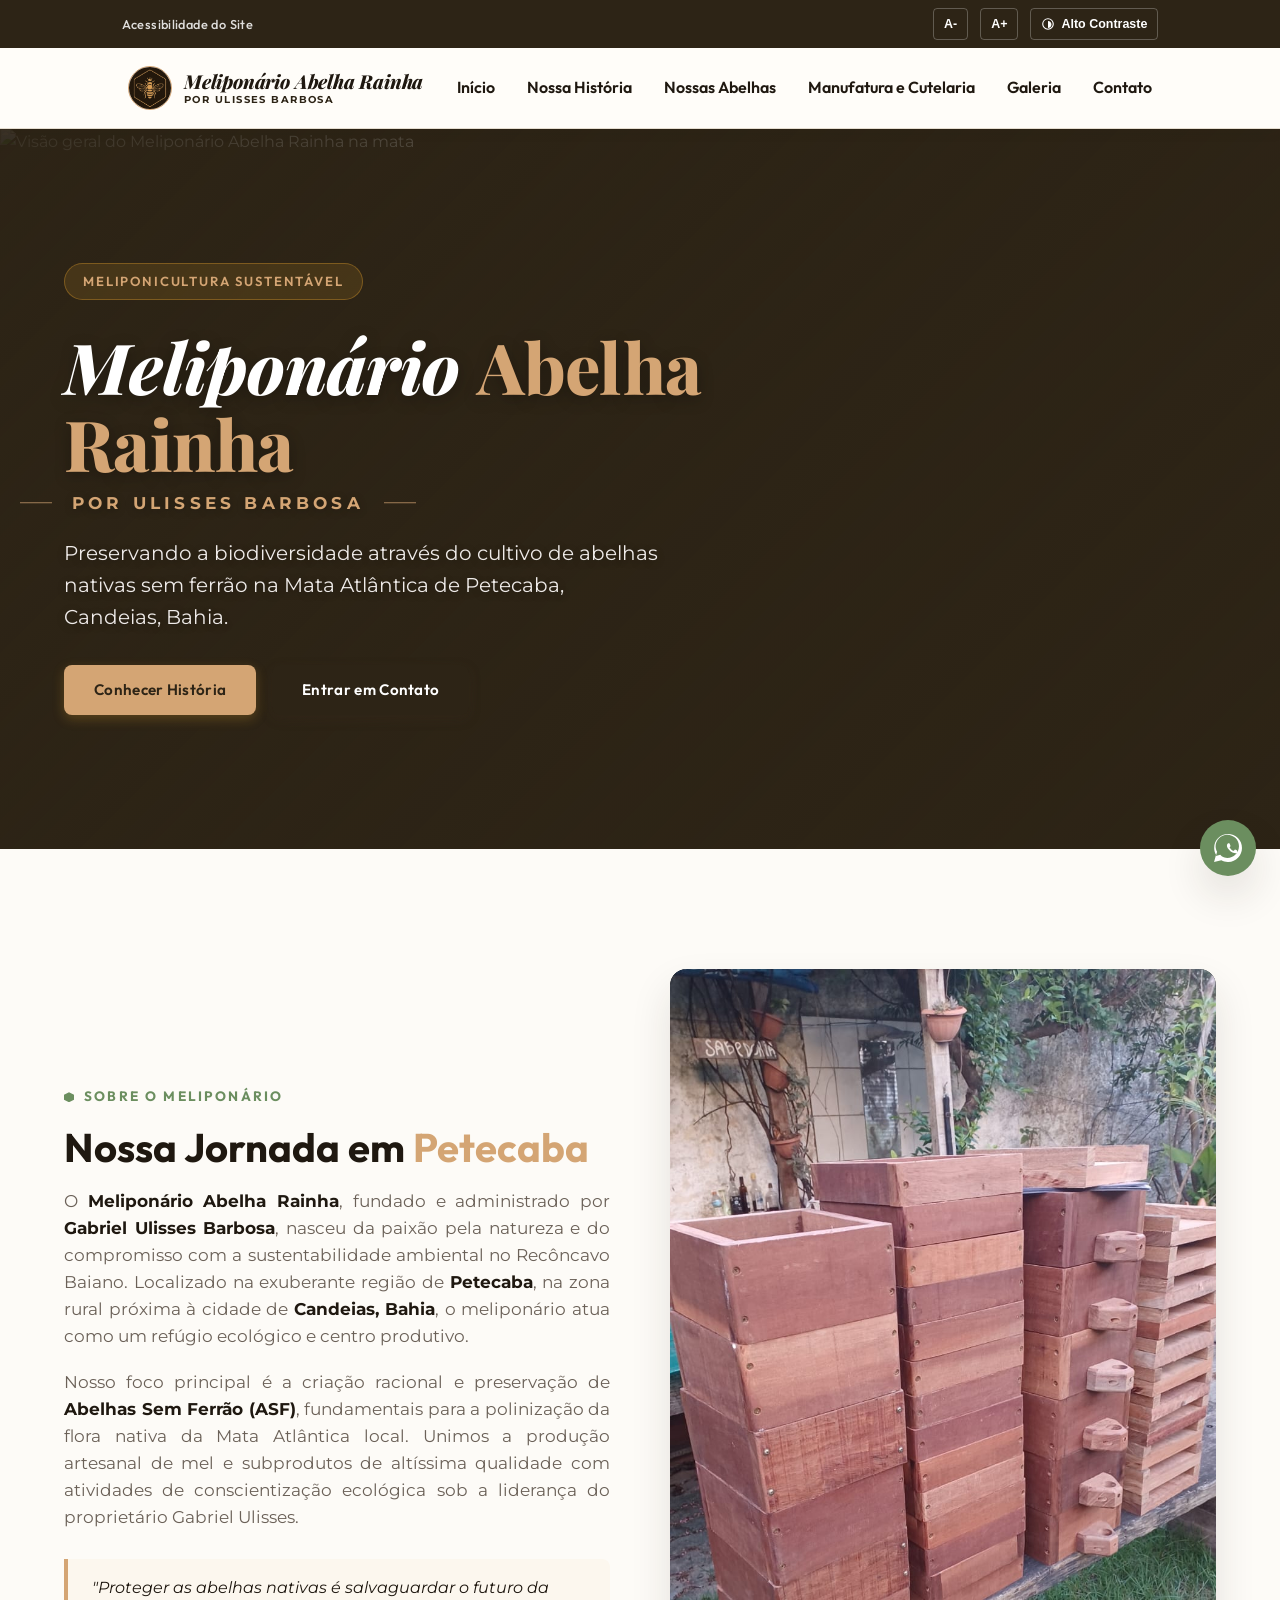
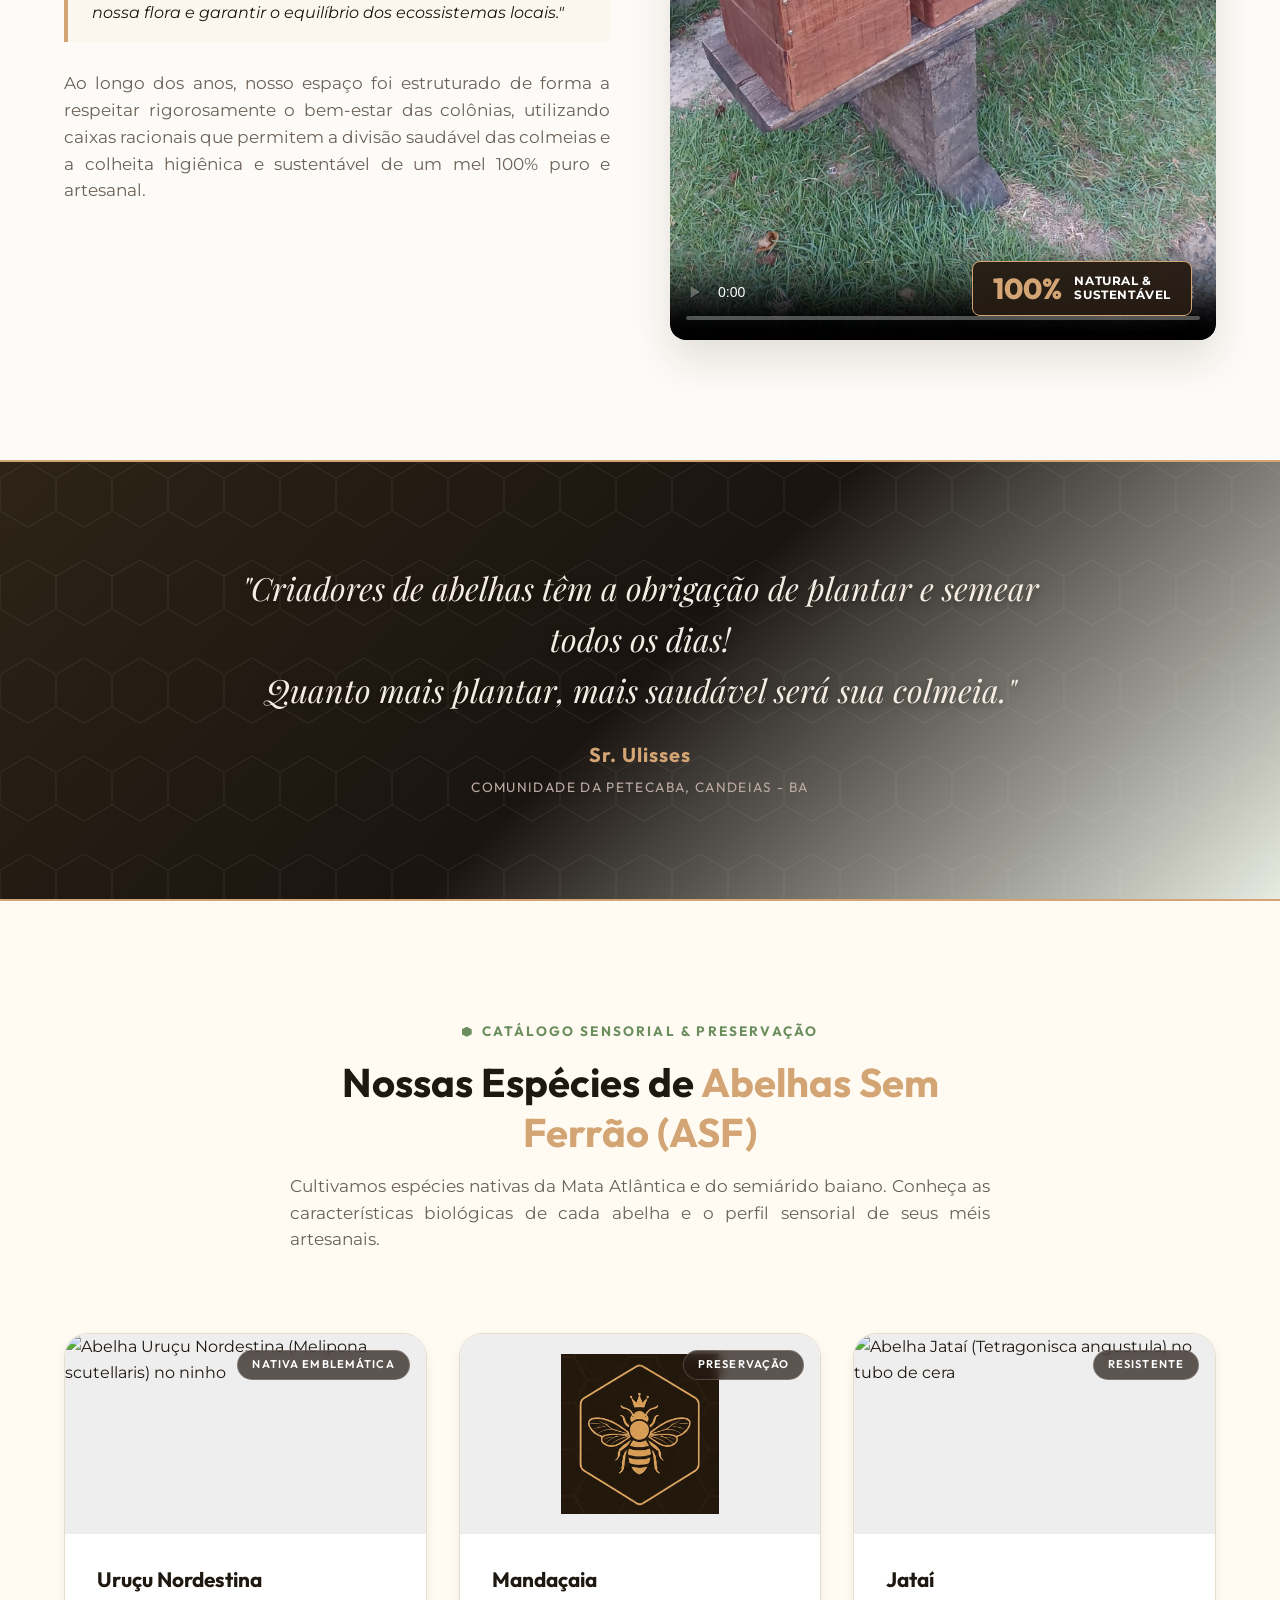
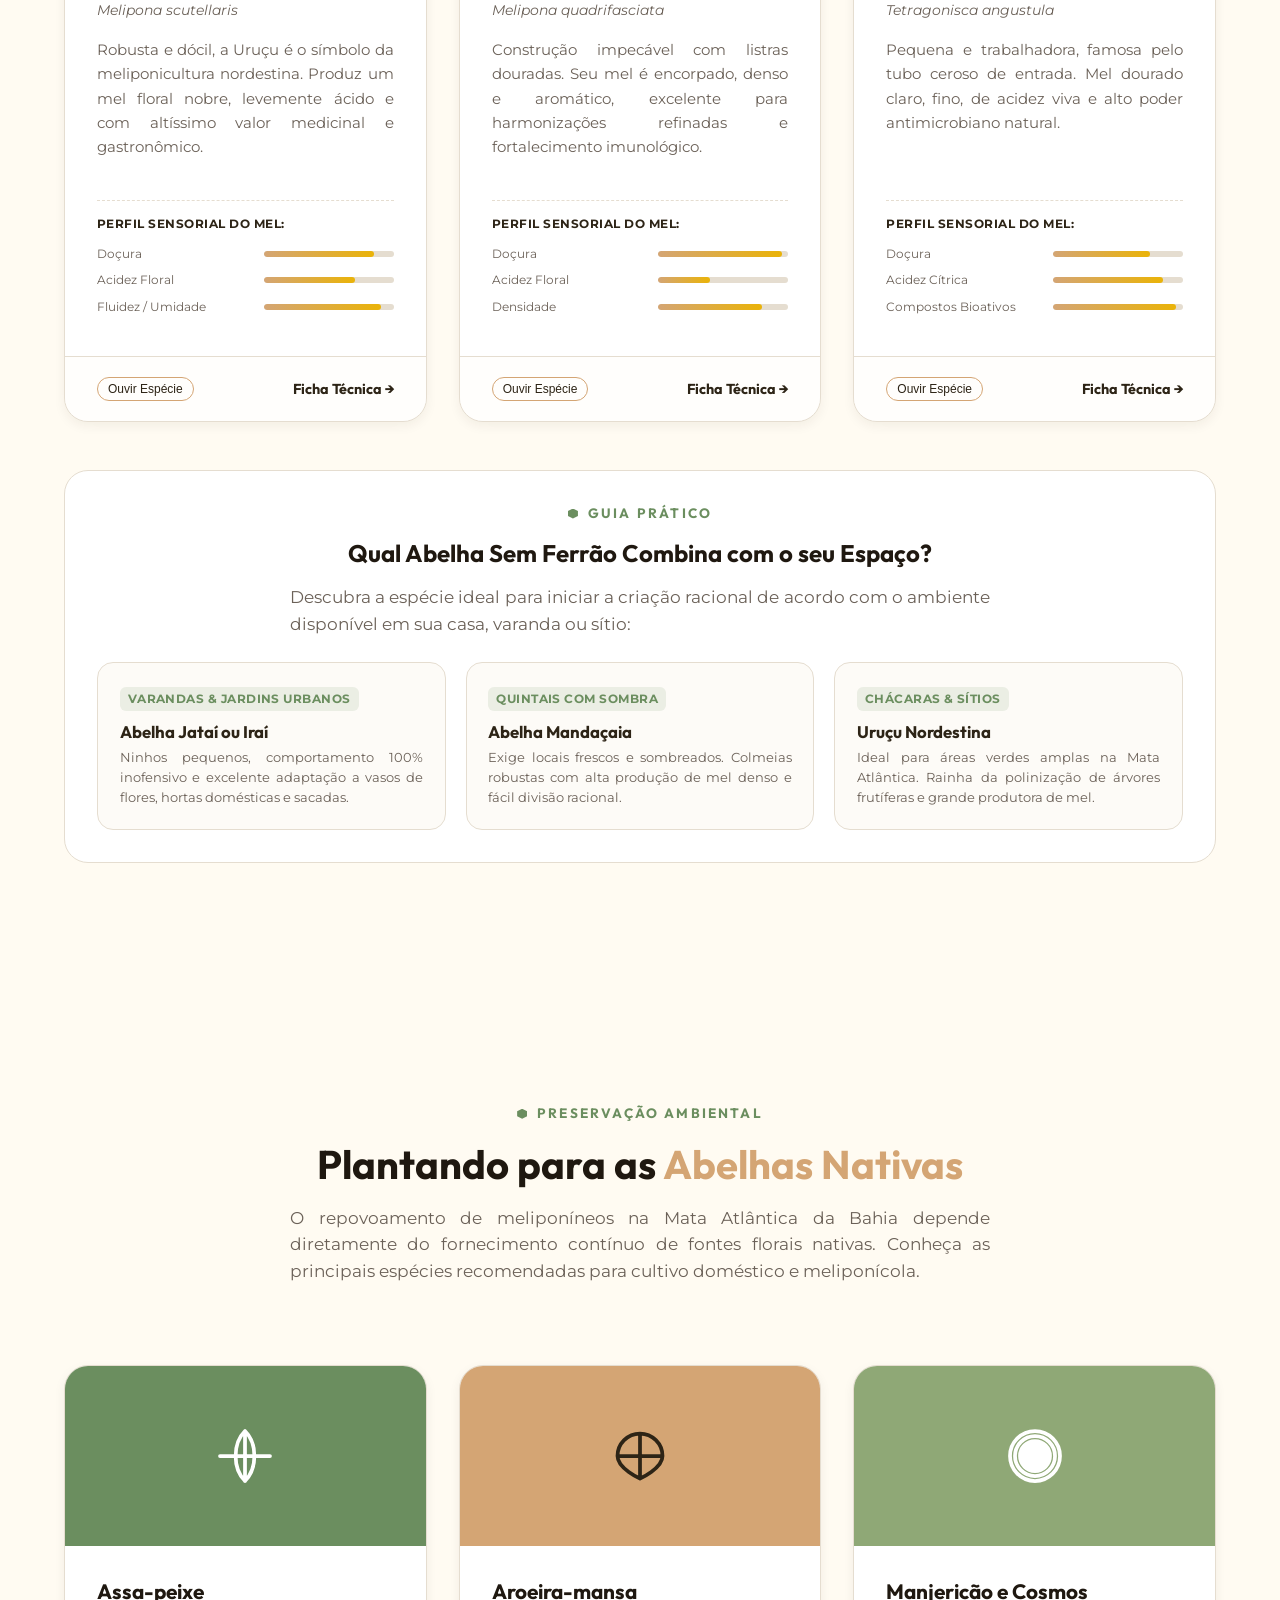
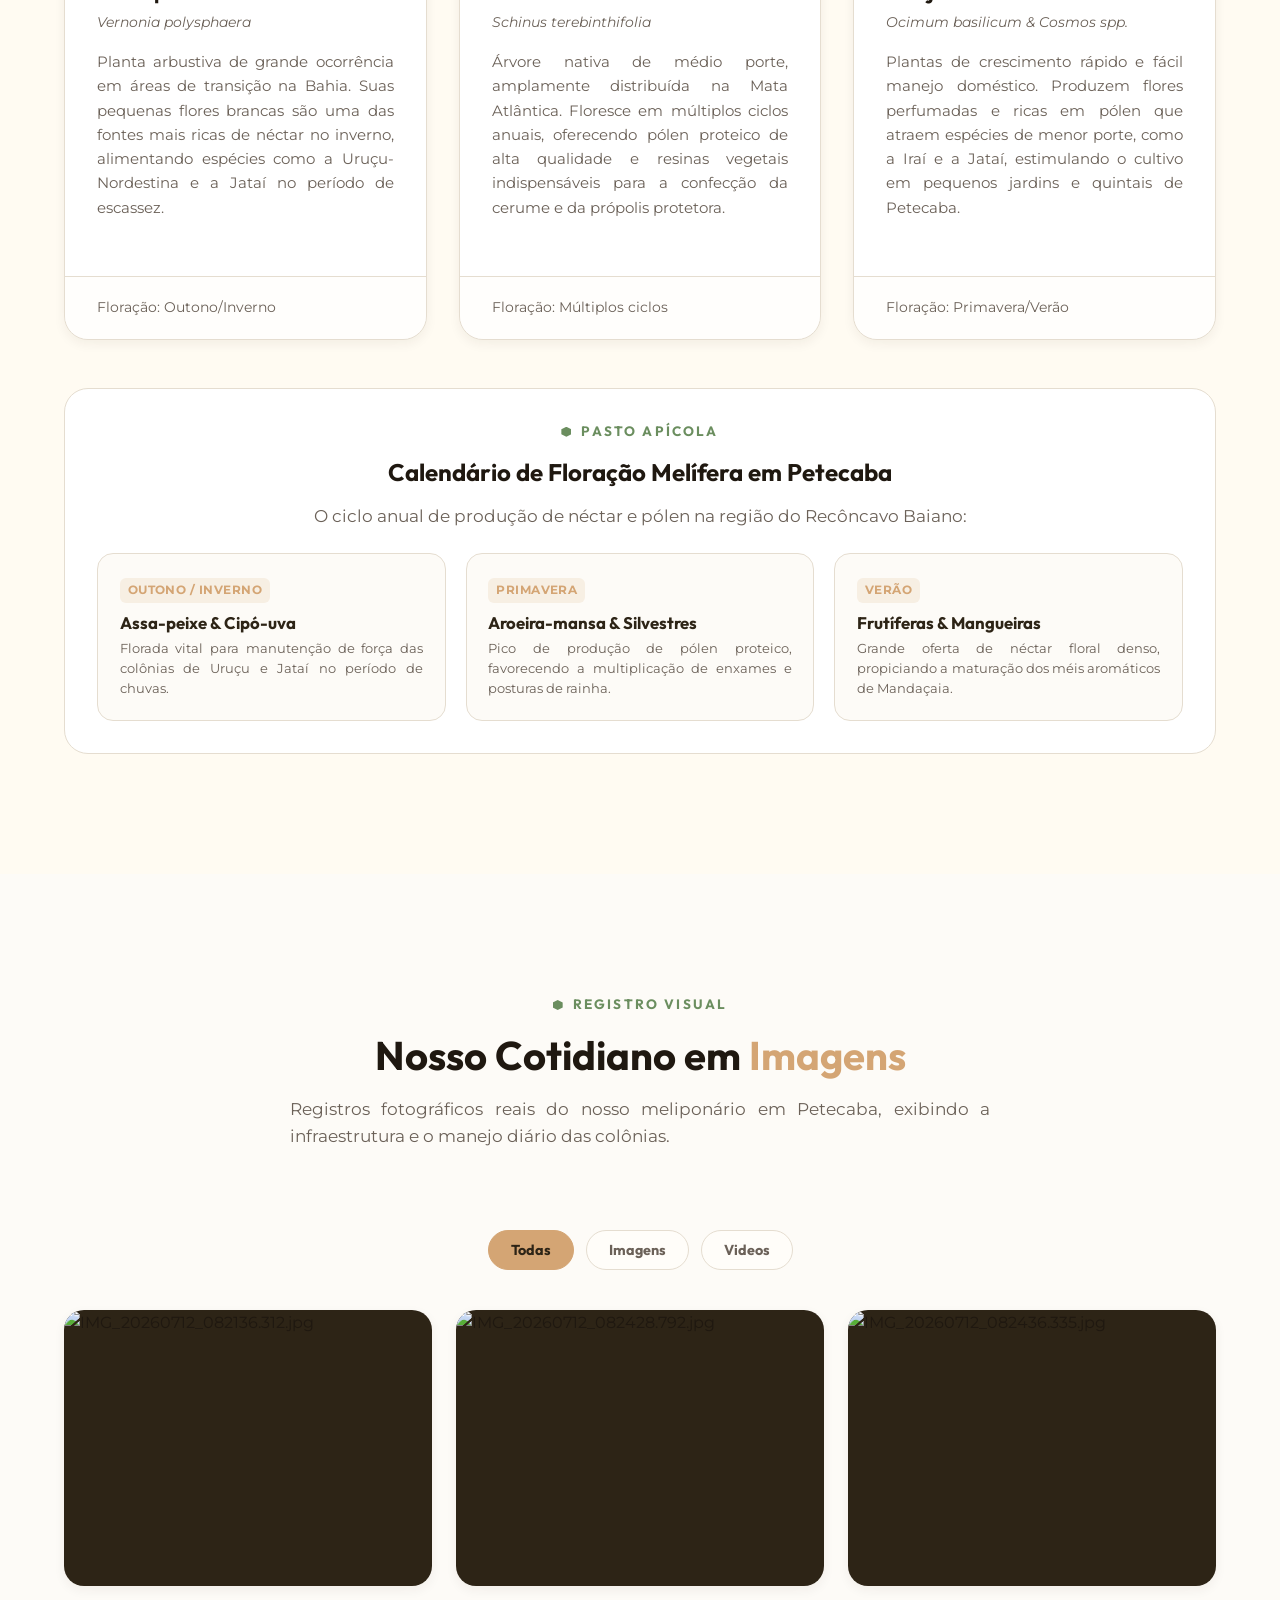
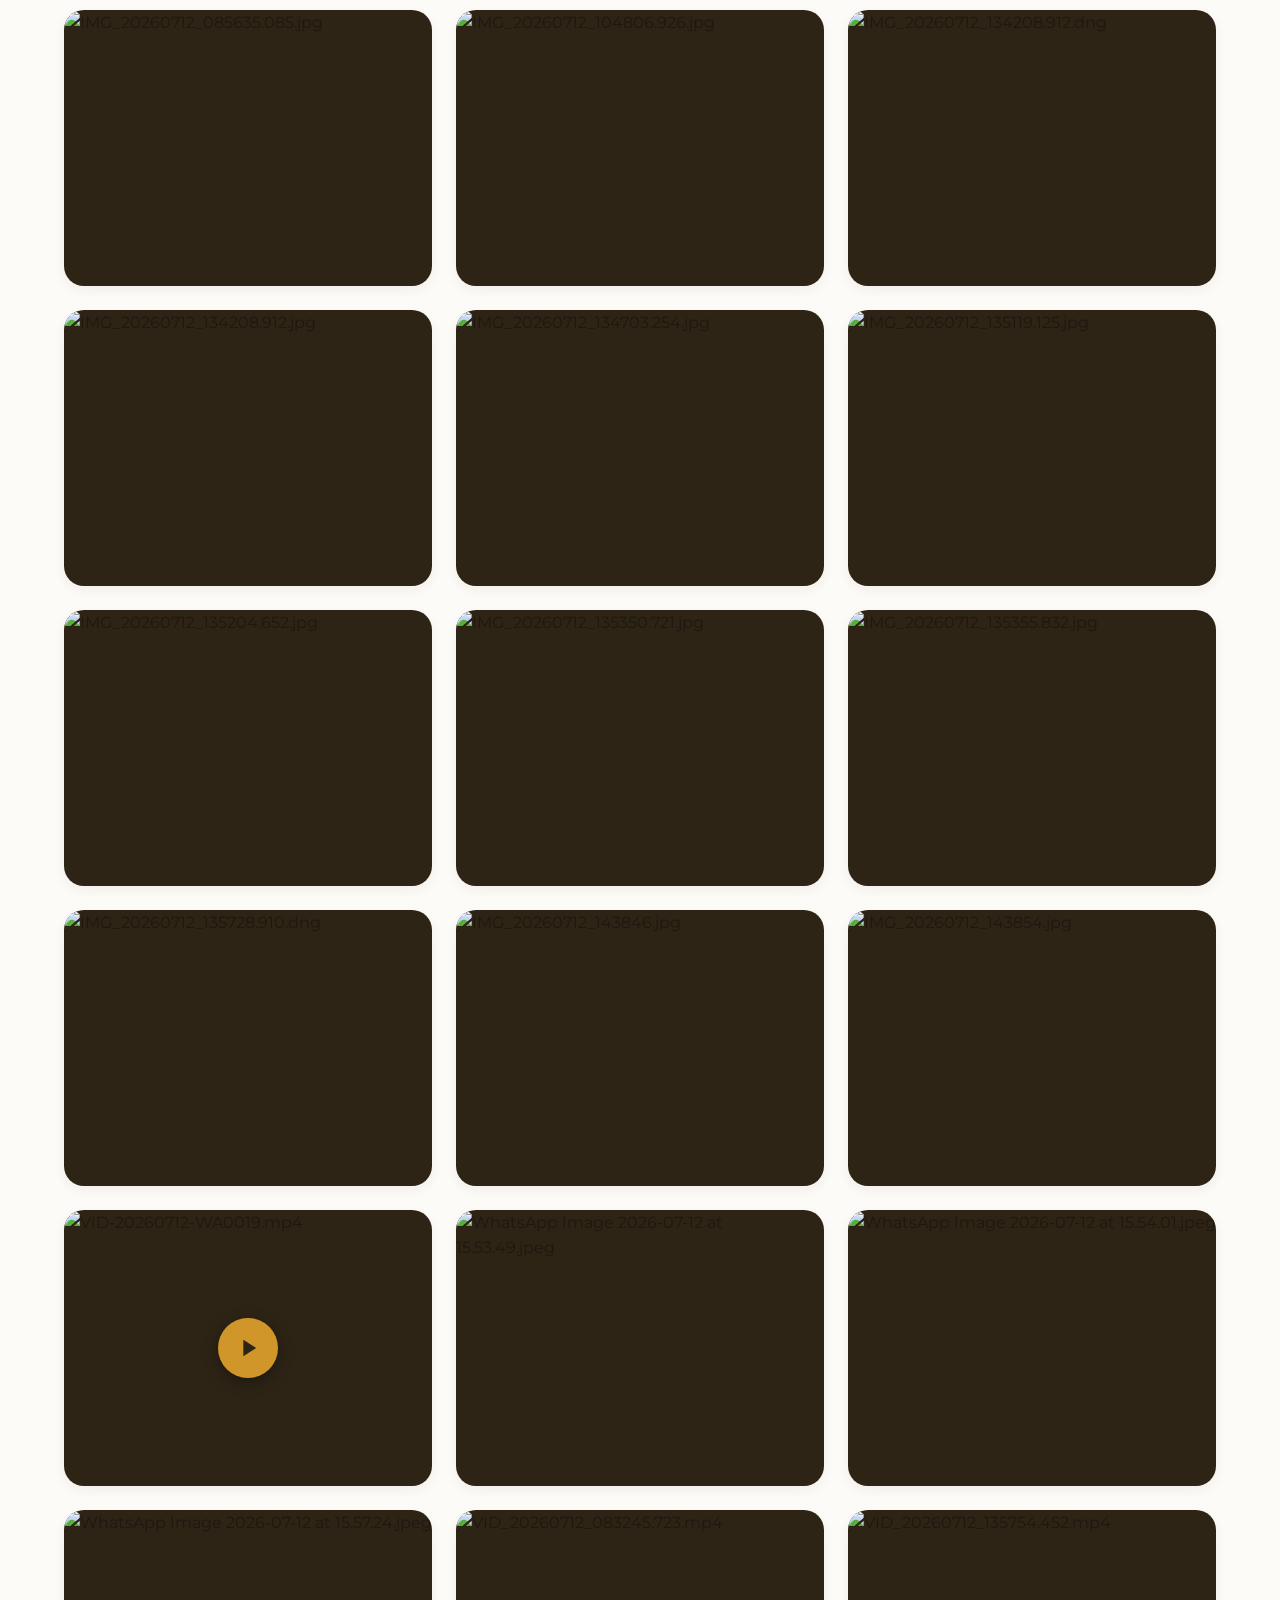
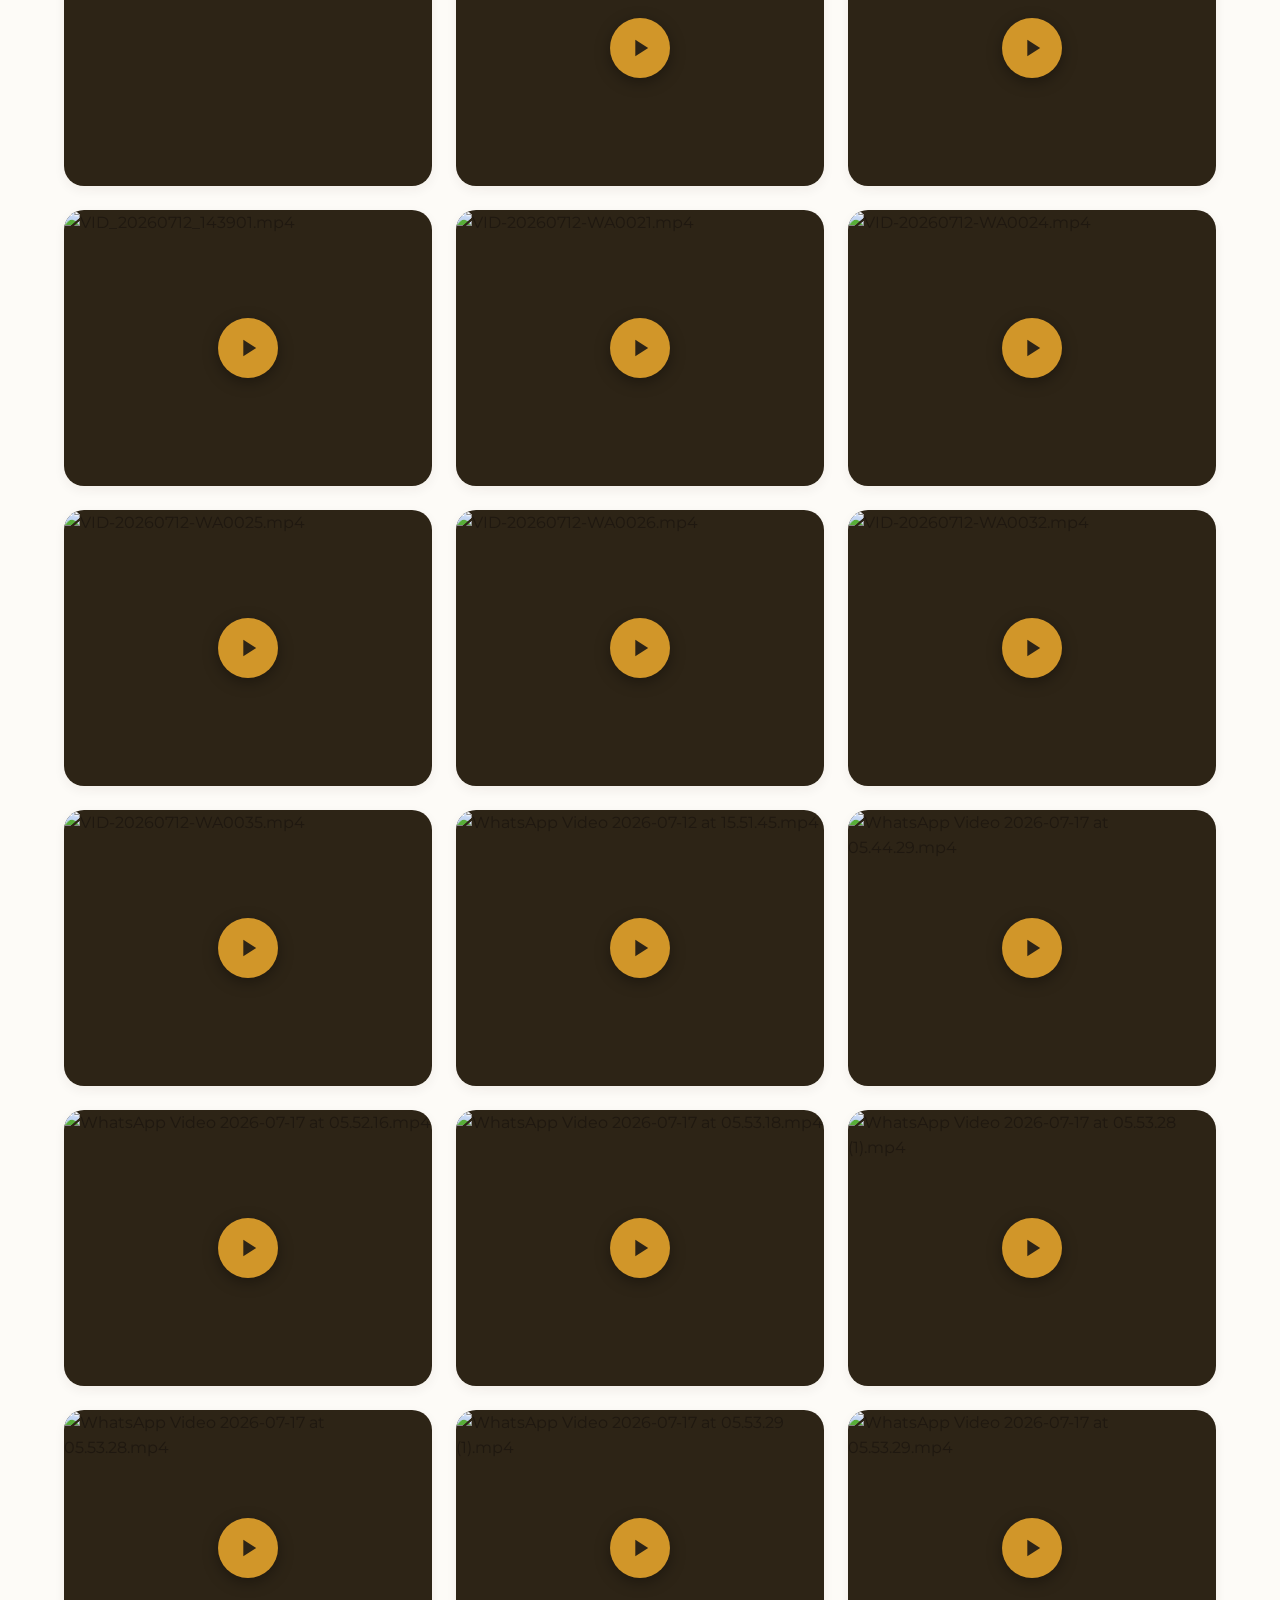
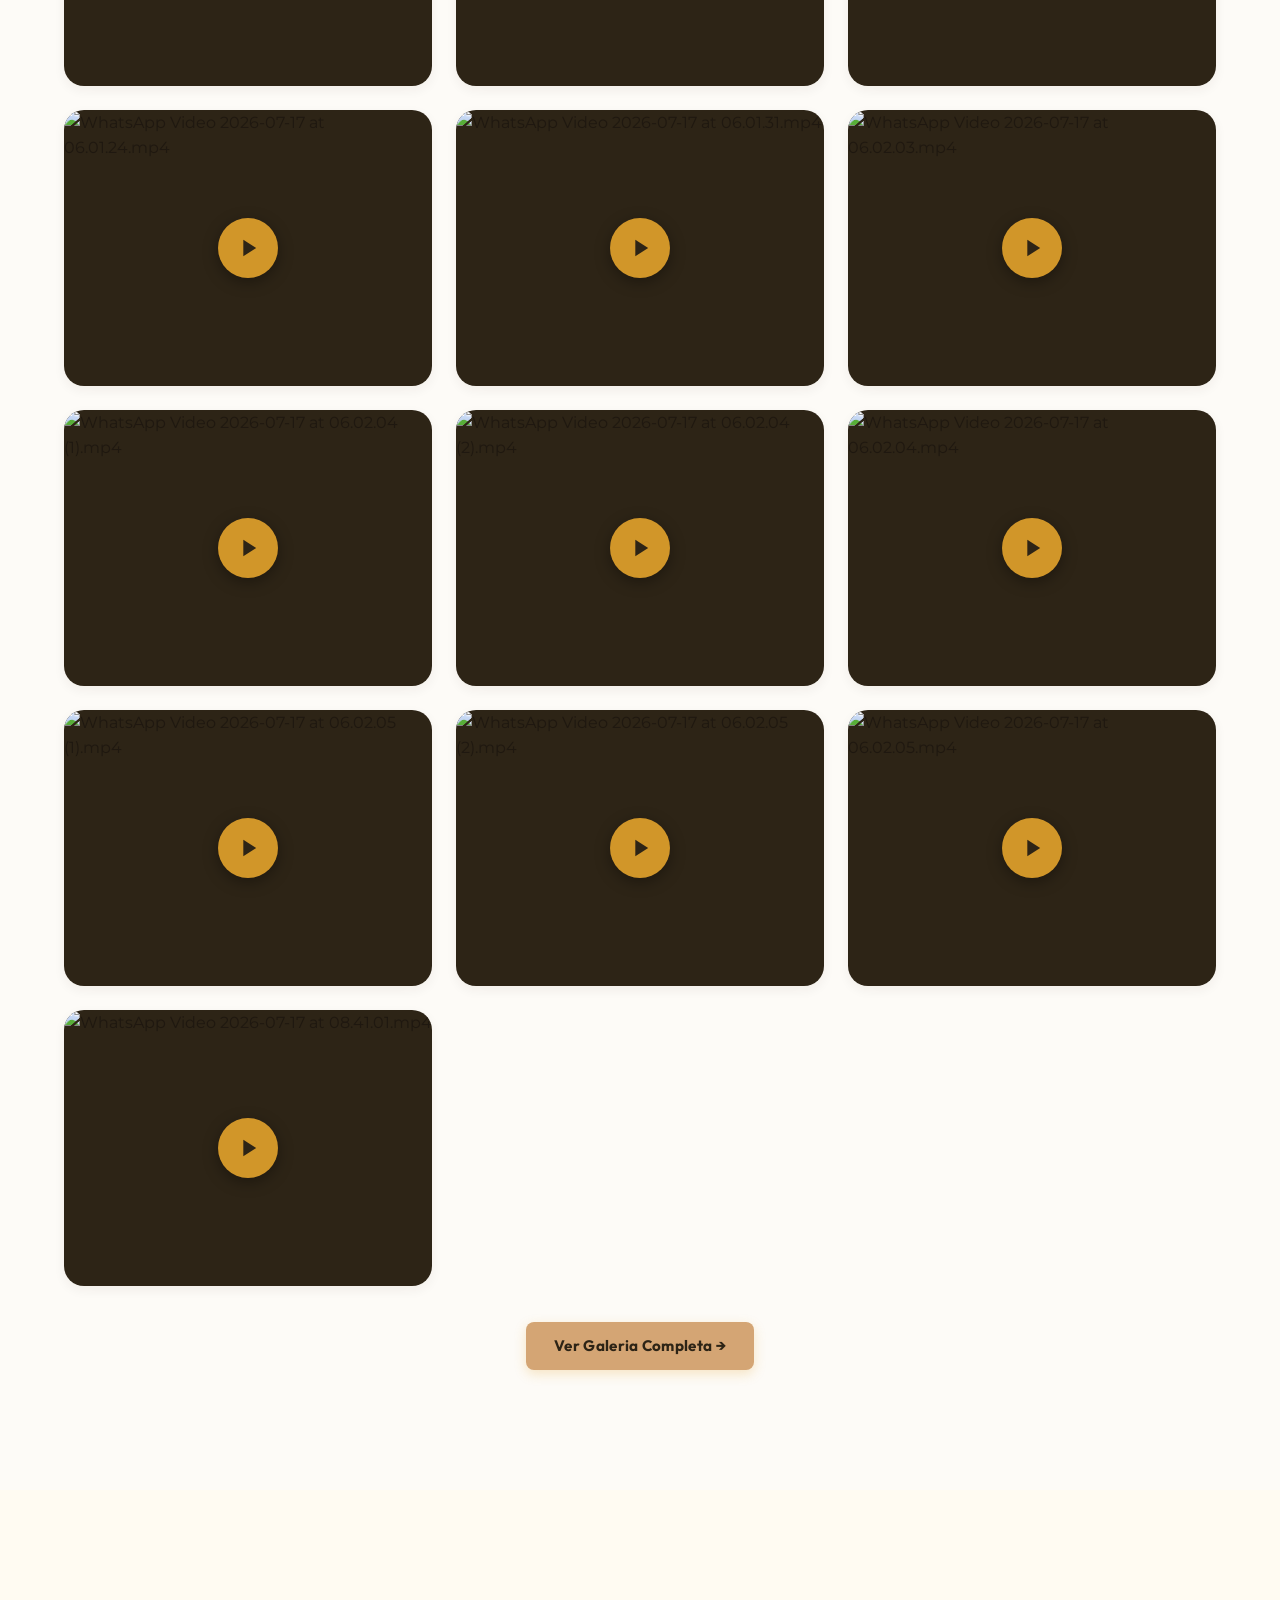
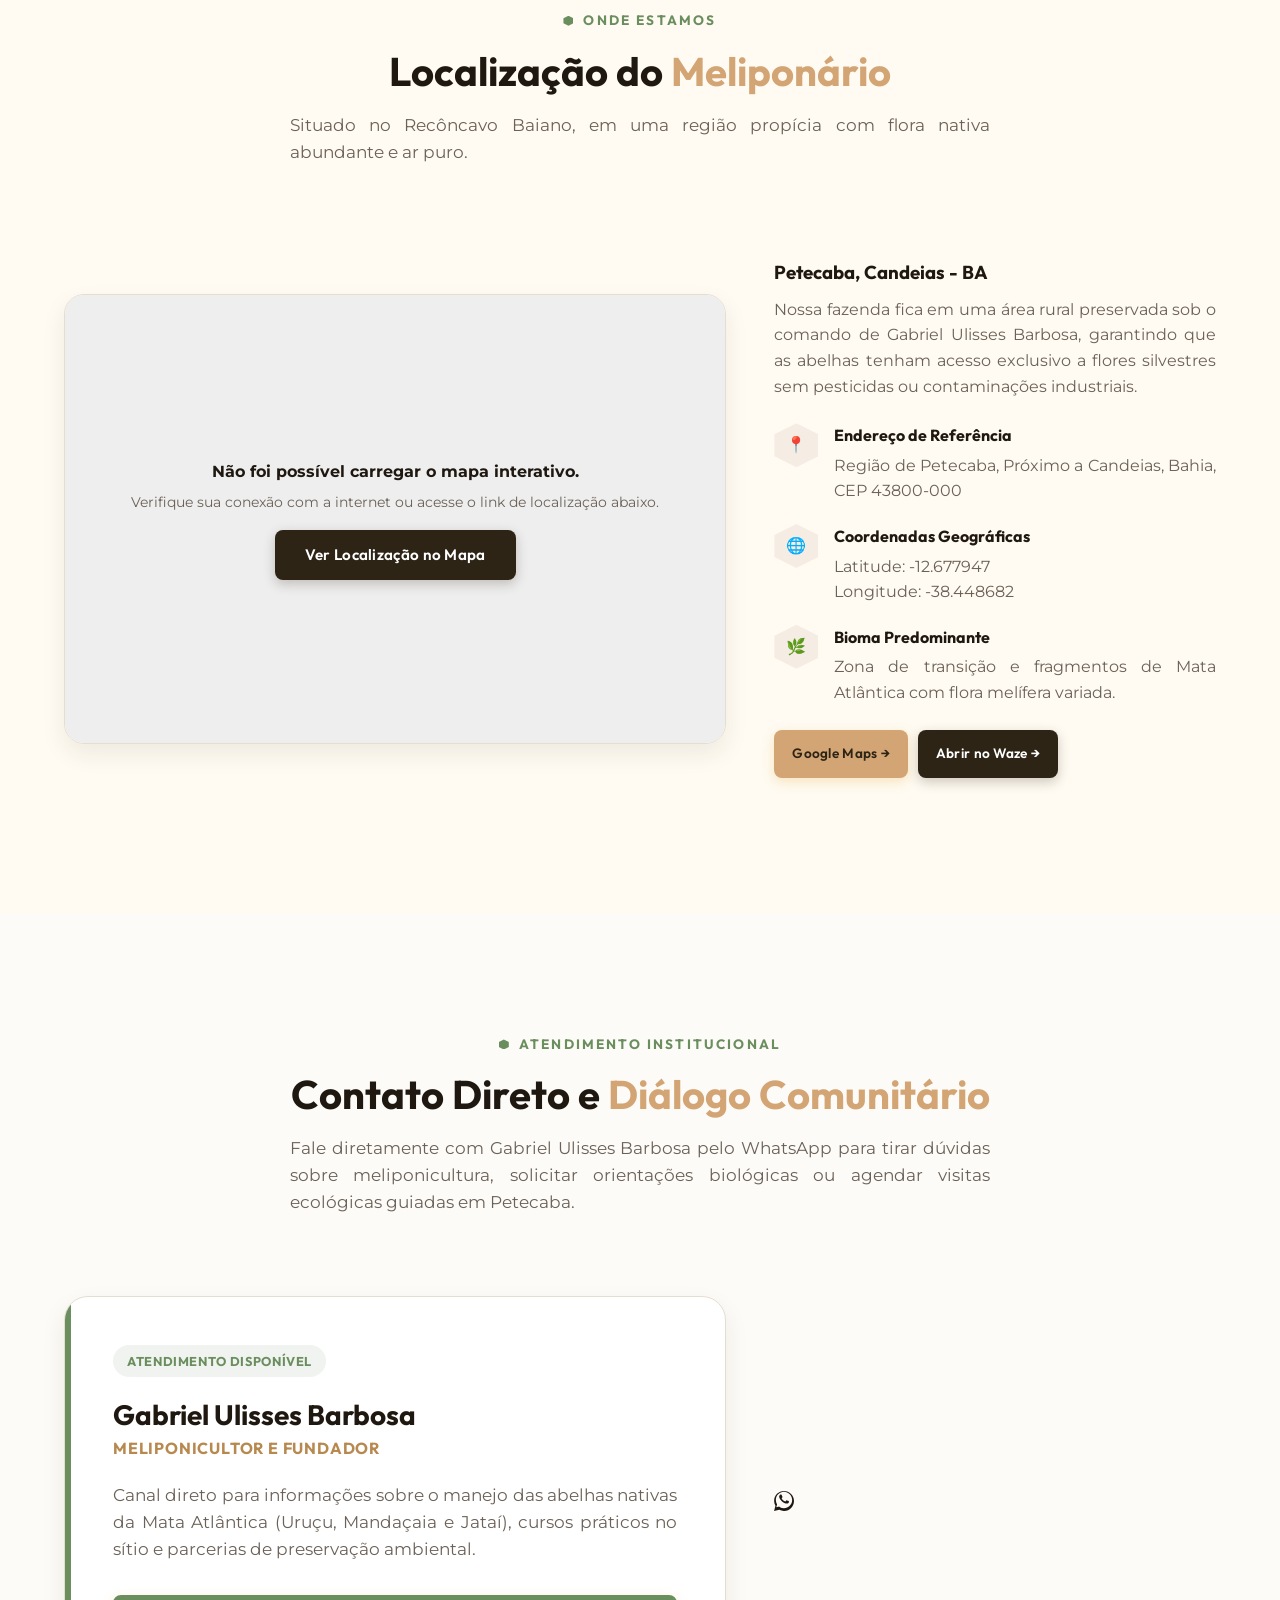
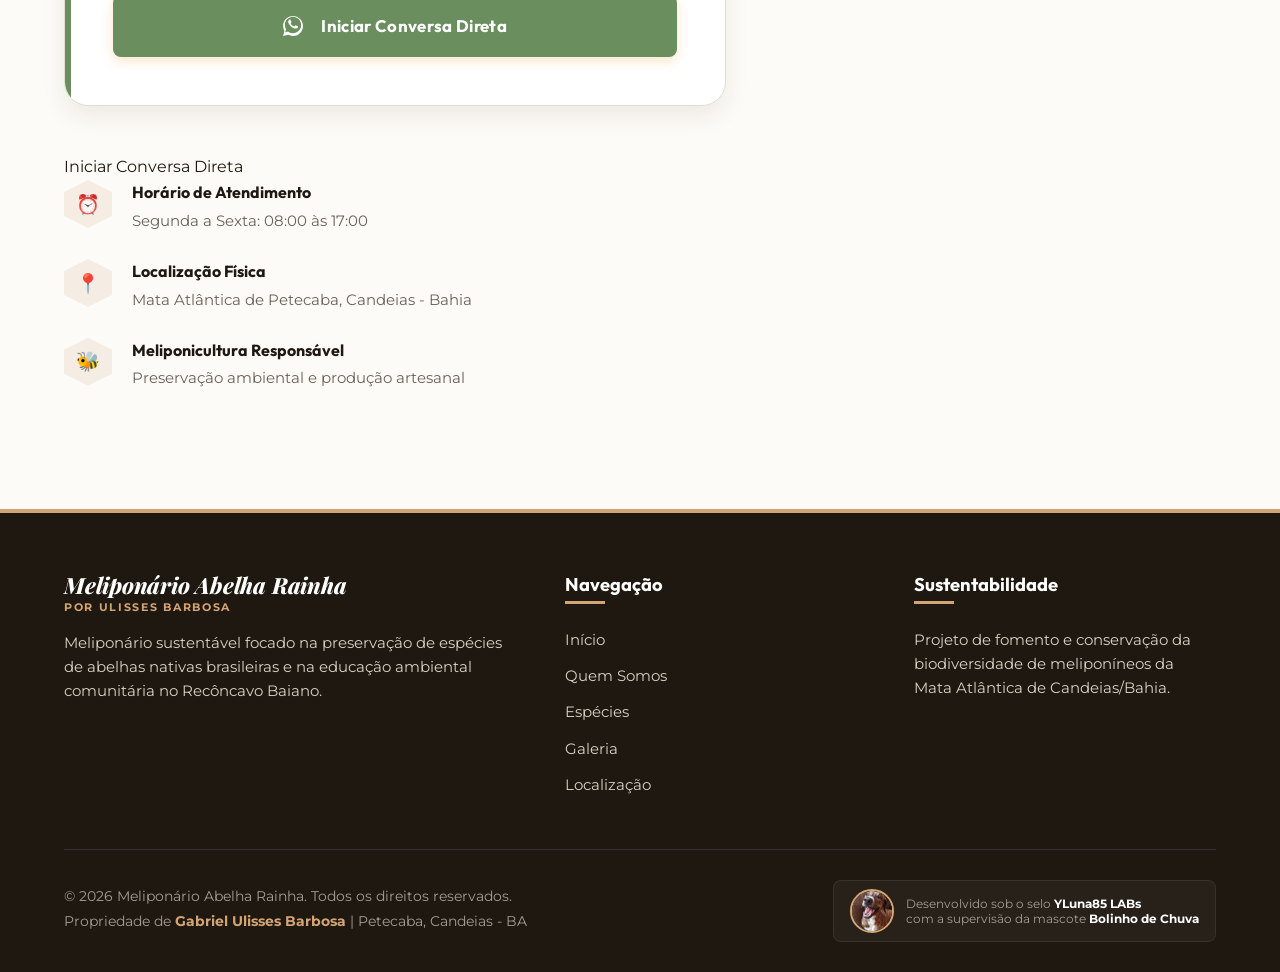
==== index.html @ 06668dda "Aatt" ====
<!DOCTYPE html>
<html lang="pt-BR">
<head>
  <meta charset="UTF-8">
  <meta name="viewport" content="width=device-width, initial-scale=1.0">
  
  <!-- SEO Meta Tags -->
  <title>Meliponário Abelha Rainha | Preservação e Mel em Candeias, Bahia</title>
  <meta name="description" content="Conheça o Meliponário Abelha Rainha, propriedade de Gabriel Ulisses Barbosa em Petecaba, Candeias, BA. Produção sustentável de mel e conservação de abelhas nativas sem ferrão.">
  <meta name="keywords" content="Meliponário, Abelha Rainha, Abelha Sem Ferrão, Petecaba, Candeias, Bahia, Gabriel Ulisses Barbosa, Mel Orgânico, Meliponicultura, Sustentabilidade">
  <meta name="author" content="Meliponário Abelha Rainha">
  <meta name="google-site-verification" content="dY48D0o4FUKPgMmsMLIA8oIXenNn_6MrRWilCxt8Ijk">
  
  <!-- Open Graph / Facebook -->
  <meta property="og:type" content="website">
  <meta property="og:title" content="Meliponário Abelha Rainha | Preservação e Mel em Candeias, BA">
  <meta property="og:description" content="Produção artesanal de mel e conservação ambiental de espécies nativas de abelhas sem ferrão no Recôncavo Baiano.">
  <meta property="og:image" content="WhatsApp%20Image%202026-07-12%20at%2015.53.49.jpeg">
  
  <!-- Leaflet Map CSS (HTTPS) -->
  <link rel="stylesheet" href="https://unpkg.com/leaflet@1.9.4/dist/leaflet.css" integrity="sha256-p4NxAoJBhIIN+hmNHrzRCf9tD/miZyoHS5obTRR9BMY=" crossorigin="">
  
  <!-- Estilos Personalizados -->
  <link rel="stylesheet" href="style.css">
  
  <!-- Ícone Favicon (Placeholder SVG) -->
  <link rel="icon" type="image/svg+xml" href="data:image/svg+xml,<svg xmlns=%22http://www.w3.org/2000/svg%22 viewBox=%220 0 100 100%22><text y=%22.9em%22 font-size=%2290%22>🐝</text></svg>">
</head>
<body>

  <!-- BARRA DE ACESSIBILIDADE GLOBAL (WCAG / LBI) -->
  <div class="accessibility-bar" role="complementary" aria-label="Ferramentas de Acessibilidade">
    <div class="container accessibility-bar-inner">
      <span class="accessibility-info">Acessibilidade do Site</span>
      <div class="accessibility-controls">
        <button id="btn-diminuir-fonte" title="Diminuir texto" aria-label="Diminuir tamanho da fonte">A-</button>
        <button id="btn-aumentar-fonte" title="Aumentar texto" aria-label="Aumentar tamanho da fonte">A+</button>
        <button id="btn-alto-contraste" title="Alternar alto contraste" aria-label="Alternar modo de alto contraste" aria-pressed="false">
          <svg style="width: 14px; height: 14px; fill: currentColor; margin-right: 6px;" viewBox="0 0 24 24" aria-hidden="true">
            <path d="M12 2A10 10 0 0 0 2 12a10 10 0 0 0 10 10 10 10 0 0 0 10-10A10 10 0 0 0 12 2zm0 18c-4.41 0-8-3.59-8-8s3.59-8 8-8 8 3.59 8 8-3.59 8-8 8zm0-15v14c3.31 0 6-2.69 6-6s-2.69-6-6-6z"/>
          </svg>
          Alto Contraste
        </button>
      </div>
    </div>
  </div>

  <!-- CABEÇALHO E MENU PRINCIPAL -->
  <header>
    <div class="container nav-bar">
      <a href="#inicio" class="logo-link" aria-label="Meliponário Abelha Rainha - Página Inicial">
        <img src="LOGO.png" class="logo-img" alt="Logo Meliponário Abelha Rainha">
        <div class="brand-typography nav-brand">
          <span class="brand-name">Meliponário Abelha Rainha</span>
          <span class="brand-author">Por Ulisses Barbosa</span>
        </div>
      </a>

      <!-- Navegação Principal -->
      <nav aria-label="Menu de Navegação Principal">
        <ul class="nav-menu">
          <li class="nav-item"><a href="index.html" class="active" aria-current="page">Início</a></li>
          <li class="nav-item"><a href="historia.html">Nossa História</a></li>
          <li class="nav-item"><a href="abelhas.html">Nossas Abelhas</a></li>
          <li class="nav-item"><a href="manufatura.html">Manufatura e Cutelaria</a></li>
          <li class="nav-item"><a href="galeria.html">Galeria</a></li>
          <li class="nav-item"><a href="#contato">Contato</a></li>
        </ul>
      </nav>

      <!-- Botão Menu Mobile (Apenas telas menores) -->
      <button class="menu-toggle" aria-label="Abrir menu de navegação" aria-expanded="false" aria-controls="nav-menu">
        <span></span>
        <span></span>
        <span></span>
      </button>
    </div>
  </header>

  <main>
    <!-- SEÇÃO HERO (BOAS-VINDAS) -->
    <section id="inicio" class="hero-section" aria-label="Banner de Boas-vindas">
      <!-- Imagem de fundo do meliponário -->
      <img src="https://lh3.googleusercontent.com/d/1aOlGfXfHfnyVLHJ-60RQpPvImpzk1aWx" alt="Visão geral do Meliponário Abelha Rainha na mata" class="hero-bg">
      <div class="hero-content">
        <div class="hero-tagline">
          <span>Meliponicultura Sustentável</span>
        </div>
        <div class="brand-typography hero-brand">
          <h1 class="brand-name">Meliponário <span>Abelha Rainha</span></h1>
          <span class="brand-author">Por Ulisses Barbosa</span>
        </div>
        <p class="hero-text">
          Preservando a biodiversidade através do cultivo de abelhas nativas sem ferrão na Mata Atlântica de Petecaba, Candeias, Bahia.
        </p>
        <div class="hero-actions">
          <a href="historia.html" class="btn btn-primary">Conhecer História</a>
          <a href="#contato" class="btn btn-secondary">Entrar em Contato</a>
        </div>
      </div>
    </section>

    <!-- SEÇÃO HISTÓRIA / QUEM SOMOS -->
    <section id="historia">
      <div class="container">
        <div class="about-grid">
          <div class="about-text-content">
            <span class="section-subtitle">Sobre o Meliponário</span>
            <h2 class="section-title">Nossa Jornada em <span>Petecaba</span></h2>
            <p>
              O <strong>Meliponário Abelha Rainha</strong>, fundado e administrado por <strong>Gabriel Ulisses Barbosa</strong>, nasceu da paixão pela natureza e do compromisso com a sustentabilidade ambiental no Recôncavo Baiano. Localizado na exuberante região de <strong>Petecaba</strong>, na zona rural próxima à cidade de <strong>Candeias, Bahia</strong>, o meliponário atua como um refúgio ecológico e centro produtivo.
            </p>
            <p>
              Nosso foco principal é a criação racional e preservação de <strong>Abelhas Sem Ferrão (ASF)</strong>, fundamentais para a polinização da flora nativa da Mata Atlântica local. Unimos a produção artesanal de mel e subprodutos de altíssima qualidade com atividades de conscientização ecológica sob a liderança do proprietário Gabriel Ulisses.
            </p>
            <div class="highlight-box">
              "Proteger as abelhas nativas é salvaguardar o futuro da nossa flora e garantir o equilíbrio dos ecossistemas locais."
            </div>
            <p>
              Ao longo dos anos, nosso espaço foi estruturado de forma a respeitar rigorosamente o bem-estar das colônias, utilizando caixas racionais que permitem a divisão saudável das colmeias e a colheita higiênica e sustentável de um mel 100% puro e artesanal.
            </p>
          </div>
          
          <div class="about-media-wrapper">
            <!-- Vídeo nativo do WhatsApp fornecido no diretório -->
            <video class="about-video" controls poster="WhatsApp%20Image%202026-07-12%20at%2015.53.49.jpeg" aria-label="Apresentação em vídeo do Meliponário Abelha Rainha">
              <source src="WhatsApp%20Video%202026-07-12%20at%2015.51.45.mp4" type="video/mp4">
              Seu navegador não suporta a reprodução de vídeos.
            </video>
            <div class="badge-float">
              <div class="badge-number">100%</div>
              <div class="badge-label">Natural &amp;<br>Sustentável</div>
            </div>
          </div>
        </div>
      </div>
    </section>

    <!-- SEÇÃO CITAÇÃO DE SENHOR ULISSES -->
    <section class="quote-banner" aria-label="Citação do Senhor Ulisses">
      <div class="hex-pattern"></div>
      <div class="container quote-container">
        <blockquote class="quote-blockquote">
          <p class="quote-text">
            "Criadores de abelhas têm a obrigação de plantar e semear todos os dias!<br>
            Quanto mais plantar, mais saudável será sua colmeia."
          </p>
          <cite class="quote-author">
            <strong>Sr. Ulisses</strong>
            <span>Comunidade da Petecaba, Candeias - BA</span>
          </cite>
        </blockquote>
      </div>
    </section>

    <!-- SEÇÃO ESPÉCIES / CATÁLOGO SENSORIAL ASF (MÓDULO 2) -->
    <section id="abelhas" class="section-alt">
      <div class="container">
        <div class="section-header">
          <span class="section-subtitle">Catálogo Sensorial &amp; Preservação</span>
          <h2 class="section-title">Nossas Espécies de <span>Abelhas Sem Ferrão (ASF)</span></h2>
          <p class="section-desc">
            Cultivamos espécies nativas da Mata Atlântica e do semiárido baiano. Conheça as características biológicas de cada abelha e o perfil sensorial de seus méis artesanais.
          </p>
        </div>

        <div class="cards-grid sensorial-grid">
          <!-- Card Uruçu Nordestina -->
          <article class="card sensorial-card">
            <div class="card-header-img">
              <img src="https://lh3.googleusercontent.com/d/1aOlGfXfHfnyVLHJ-60RQpPvImpzk1aWx" data-fallback="info/uruçu nordestina.jpg" alt="Abelha Uruçu Nordestina (Melipona scutellaris) no ninho" loading="lazy">
              <span class="card-badge">Nativa Emblemática</span>
            </div>
            <div class="card-body">
              <h3 class="card-title">Uruçu Nordestina</h3>
              <span class="card-subtitle">Melipona scutellaris</span>
              <p class="card-text">
                Robusta e dócil, a Uruçu é o símbolo da meliponicultura nordestina. Produz um mel floral nobre, levemente ácido e com altíssimo valor medicinal e gastronômico.
              </p>
              
              <!-- Perfil Sensorial do Mel -->
              <div class="sensorial-profile">
                <span class="sensorial-title">Perfil Sensorial do Mel:</span>
                <div class="sensorial-metric">
                  <span>Doçura</span>
                  <div class="metric-bar"><div class="metric-fill" style="width: 85%;"></div></div>
                </div>
                <div class="sensorial-metric">
                  <span>Acidez Floral</span>
                  <div class="metric-bar"><div class="metric-fill" style="width: 70%;"></div></div>
                </div>
                <div class="sensorial-metric">
                  <span>Fluidez / Umidade</span>
                  <div class="metric-bar"><div class="metric-fill" style="width: 90%;"></div></div>
                </div>
              </div>
            </div>
            <div class="card-footer" style="display: flex; justify-content: space-between; align-items: center;">
              <button class="btn-audio-species" data-audio-species="urucu" title="Ouvir descrição da Uruçu Nordestina" aria-label="Ouvir descrição da Uruçu Nordestina" style="background: none; border: 1px solid var(--primary-color); border-radius: 20px; padding: 4px 10px; font-size: 0.75rem; color: var(--secondary-color); cursor: pointer; display: flex; align-items: center; gap: 4px;">
                Ouvir Espécie
              </button>
              <button class="card-link species-trigger" data-species="urucu" aria-haspopup="dialog" aria-expanded="false" style="background: none; border: none; cursor: pointer; padding: 0;">Ficha Técnica &rarr;</button>
            </div>
          </article>

          <!-- Card Mandaçaia -->
          <article class="card sensorial-card">
            <div class="card-header-img">
              <img src="LOGO.png" alt="Mandaçaia (Melipona quadrifasciata) - Meliponário Abelha Rainha" loading="lazy" style="object-fit: contain; padding: 20px; background: var(--bg-surface);">
              <span class="card-badge">Preservação</span>
            </div>
            <div class="card-body">
              <h3 class="card-title">Mandaçaia</h3>
              <span class="card-subtitle">Melipona quadrifasciata</span>
              <p class="card-text">
                Construção impecável com listras douradas. Seu mel é encorpado, denso e aromático, excelente para harmonizações refinadas e fortalecimento imunológico.
              </p>

              <!-- Perfil Sensorial do Mel -->
              <div class="sensorial-profile">
                <span class="sensorial-title">Perfil Sensorial do Mel:</span>
                <div class="sensorial-metric">
                  <span>Doçura</span>
                  <div class="metric-bar"><div class="metric-fill" style="width: 95%;"></div></div>
                </div>
                <div class="sensorial-metric">
                  <span>Acidez Floral</span>
                  <div class="metric-bar"><div class="metric-fill" style="width: 40%;"></div></div>
                </div>
                <div class="sensorial-metric">
                  <span>Densidade</span>
                  <div class="metric-bar"><div class="metric-fill" style="width: 80%;"></div></div>
                </div>
              </div>
            </div>
            <div class="card-footer" style="display: flex; justify-content: space-between; align-items: center;">
              <button class="btn-audio-species" data-audio-species="mandacaia" title="Ouvir descrição da Mandaçaia" aria-label="Ouvir descrição da Mandaçaia" style="background: none; border: 1px solid var(--primary-color); border-radius: 20px; padding: 4px 10px; font-size: 0.75rem; color: var(--secondary-color); cursor: pointer; display: flex; align-items: center; gap: 4px;">
                Ouvir Espécie
              </button>
              <button class="card-link species-trigger" data-species="mandacaia" aria-haspopup="dialog" aria-expanded="false" style="background: none; border: none; cursor: pointer; padding: 0;">Ficha Técnica &rarr;</button>
            </div>
          </article>

          <!-- Card Jataí -->
          <article class="card sensorial-card">
            <div class="card-header-img">
              <img src="https://lh3.googleusercontent.com/d/1BHCTEiyAi05cRWSLnnUpyt4Xraeqz38E" data-fallback="info/jataí.jpg" alt="Abelha Jataí (Tetragonisca angustula) no tubo de cera" loading="lazy">
              <span class="card-badge">Resistente</span>
            </div>
            <div class="card-body">
              <h3 class="card-title">Jataí</h3>
              <span class="card-subtitle">Tetragonisca angustula</span>
              <p class="card-text">
                Pequena e trabalhadora, famosa pelo tubo ceroso de entrada. Mel dourado claro, fino, de acidez viva e alto poder antimicrobiano natural.
              </p>

              <!-- Perfil Sensorial do Mel -->
              <div class="sensorial-profile">
                <span class="sensorial-title">Perfil Sensorial do Mel:</span>
                <div class="sensorial-metric">
                  <span>Doçura</span>
                  <div class="metric-bar"><div class="metric-fill" style="width: 75%;"></div></div>
                </div>
                <div class="sensorial-metric">
                  <span>Acidez Cítrica</span>
                  <div class="metric-bar"><div class="metric-fill" style="width: 85%;"></div></div>
                </div>
                <div class="sensorial-metric">
                  <span>Compostos Bioativos</span>
                  <div class="metric-bar"><div class="metric-fill" style="width: 95%;"></div></div>
                </div>
              </div>
            </div>
            <div class="card-footer" style="display: flex; justify-content: space-between; align-items: center;">
              <button class="btn-audio-species" data-audio-species="jatai" title="Ouvir descrição da Jataí" aria-label="Ouvir descrição da Jataí" style="background: none; border: 1px solid var(--primary-color); border-radius: 20px; padding: 4px 10px; font-size: 0.75rem; color: var(--secondary-color); cursor: pointer; display: flex; align-items: center; gap: 4px;">
                Ouvir Espécie
              </button>
              <button class="card-link species-trigger" data-species="jatai" aria-haspopup="dialog" aria-expanded="false" style="background: none; border: none; cursor: pointer; padding: 0;">Ficha Técnica &rarr;</button>
            </div>
          </article>
        </div>

        <!-- Guia do Meliponicultor Iniciante (Módulo 2) -->
        <div class="beginner-guide-wrapper" style="margin-top: 3rem; background: var(--bg-card); border: 1px solid var(--border-color); border-radius: var(--radius-lg); padding: 2rem;">
          <div class="section-header" style="margin-bottom: 1.5rem; text-align: left;">
            <span class="section-subtitle">Guia Prático</span>
            <h3 class="section-title" style="font-size: 1.5rem;">Qual Abelha Sem Ferrão Combina com o seu Espaço?</h3>
            <p class="section-desc" style="margin-left: 0;">
              Descubra a espécie ideal para iniciar a criação racional de acordo com o ambiente disponível em sua casa, varanda ou sítio:
            </p>
          </div>
          <div class="beginner-guide-grid">
            <div class="guide-box">
              <span class="guide-badge">Varandas &amp; Jardins Urbanos</span>
              <h4 class="guide-box-title">Abelha Jataí ou Iraí</h4>
              <p class="guide-box-desc">Ninhos pequenos, comportamento 100% inofensivo e excelente adaptação a vasos de flores, hortas domésticas e sacadas.</p>
            </div>
            <div class="guide-box">
              <span class="guide-badge">Quintais com Sombra</span>
              <h4 class="guide-box-title">Abelha Mandaçaia</h4>
              <p class="guide-box-desc">Exige locais frescos e sombreados. Colmeias robustas com alta produção de mel denso e fácil divisão racional.</p>
            </div>
            <div class="guide-box">
              <span class="guide-badge">Chácaras &amp; Sítios</span>
              <h4 class="guide-box-title">Uruçu Nordestina</h4>
              <p class="guide-box-desc">Ideal para áreas verdes amplas na Mata Atlântica. Rainha da polinização de árvores frutíferas e grande produtora de mel.</p>
            </div>
          </div>
        </div>
      </div>
    </section>

    <!-- SEÇÃO CONSERVAÇÃO AMBIENTAL E GUIA DE PLANTIO -->
    <section id="conservacao" class="section-alt">
      <div class="container">
        <div class="section-header">
          <span class="section-subtitle">Preservação Ambiental</span>
          <h2 class="section-title">Plantando para as <span>Abelhas Nativas</span></h2>
          <p class="section-desc">
            O repovoamento de meliponíneos na Mata Atlântica da Bahia depende diretamente do fornecimento contínuo de fontes florais nativas. Conheça as principais espécies recomendadas para cultivo doméstico e meliponícola.
          </p>
        </div>

        <div class="cards-grid">
          <!-- Card Planta 1 -->
          <article class="card">
            <div class="card-header-img" style="background: var(--accent-color); display: flex; align-items: center; justify-content: center; height: 180px; color: var(--text-light);">
              <svg viewBox="0 0 24 24" width="60" height="60" fill="none" stroke="currentColor" stroke-width="1.5">
                <path d="M12 2v20M2 12h20M12 2c5 5 5 15 0 20M12 2c-5 5-5 15 0 20" stroke-linecap="round" stroke-linejoin="round"/>
              </svg>
            </div>
            <div class="card-body">
              <h3 class="card-title">Assa-peixe</h3>
              <span class="card-subtitle">Vernonia polysphaera</span>
              <p class="card-text" style="text-align: justify;">
                Planta arbustiva de grande ocorrência em áreas de transição na Bahia. Suas pequenas flores brancas são uma das fontes mais ricas de néctar no inverno, alimentando espécies como a Uruçu-Nordestina e a Jataí no período de escassez.
              </p>
            </div>
            <div class="card-footer">
              <span style="font-size: 0.85rem; color: var(--text-muted);">Floração: Outono/Inverno</span>
            </div>
          </article>

          <!-- Card Planta 2 -->
          <article class="card">
            <div class="card-header-img" style="background: var(--primary-color); display: flex; align-items: center; justify-content: center; height: 180px; color: var(--secondary-color);">
              <svg viewBox="0 0 24 24" width="60" height="60" fill="none" stroke="currentColor" stroke-width="1.5">
                <path d="M12 3v18M3 12h18M12 3a9 9 0 0 1 9 9c0 5-9 9-9 9s-9-4-9-9a9 9 0 0 1 9-9Z" stroke-linecap="round" stroke-linejoin="round"/>
              </svg>
            </div>
            <div class="card-body">
              <h3 class="card-title">Aroeira-mansa</h3>
              <span class="card-subtitle">Schinus terebinthifolia</span>
              <p class="card-text" style="text-align: justify;">
                Árvore nativa de médio porte, amplamente distribuída na Mata Atlântica. Floresce em múltiplos ciclos anuais, oferecendo pólen proteico de alta qualidade e resinas vegetais indispensáveis para a confecção da cerume e da própolis protetora.
              </p>
            </div>
            <div class="card-footer">
              <span style="font-size: 0.85rem; color: var(--text-muted);">Floração: Múltiplos ciclos</span>
            </div>
          </article>

          <!-- Card Planta 3 -->
          <article class="card">
            <div class="card-header-img" style="background: var(--accent-light); display: flex; align-items: center; justify-content: center; height: 180px; color: var(--text-light);">
              <svg viewBox="0 0 24 24" width="60" height="60" fill="none" stroke="currentColor" stroke-width="1.5">
                <path d="M12 2C6.48 2 2 6.48 2 12s4.48 10 10 10 10-4.48 10-10S17.52 2 12 2Zm0 18c-4.41 0-8-3.59-8-8s3.59-8 8-8 8 3.59 8 8-3.59 8-8 8Z" stroke-linecap="round" stroke-linejoin="round"/>
                <path d="M12 6a6 6 0 0 1 6 6c0 3.31-2.69 6-6 6a6 6 0 0 1-6-6 6 6 0 0 1 6-6Z" fill="currentColor"/>
              </svg>
            </div>
            <div class="card-body">
              <h3 class="card-title">Manjericão e Cosmos</h3>
              <span class="card-subtitle">Ocimum basilicum &amp; Cosmos spp.</span>
              <p class="card-text" style="text-align: justify;">
                Plantas de crescimento rápido e fácil manejo doméstico. Produzem flores perfumadas e ricas em pólen que atraem espécies de menor porte, como a Iraí e a Jataí, estimulando o cultivo em pequenos jardins e quintais de Petecaba.
              </p>
            </div>
            <div class="card-footer">
              <span style="font-size: 0.85rem; color: var(--text-muted);">Floração: Primavera/Verão</span>
            </div>
          </article>
        </div>

        <!-- Calendário Sazonal de Floração Melífera na Bahia (Módulo 3) -->
        <div class="flowering-calendar-wrapper" style="margin-top: 3rem; background: var(--bg-card); border: 1px solid var(--border-color); border-radius: var(--radius-lg); padding: 2rem;">
          <div class="section-header" style="margin-bottom: 1.5rem; text-align: left;">
            <span class="section-subtitle">Pasto Apícola</span>
            <h3 class="section-title" style="font-size: 1.5rem;">Calendário de Floração Melífera em Petecaba</h3>
            <p class="section-desc" style="margin-left: 0;">
              O ciclo anual de produção de néctar e pólen na região do Recôncavo Baiano:
            </p>
          </div>
          <div class="flowering-timeline-grid">
            <div class="timeline-season-card">
              <span class="season-badge">Outono / Inverno</span>
              <h4 class="season-title">Assa-peixe &amp; Cipó-uva</h4>
              <p class="season-desc">Florada vital para manutenção de força das colônias de Uruçu e Jataí no período de chuvas.</p>
            </div>
            <div class="timeline-season-card">
              <span class="season-badge">Primavera</span>
              <h4 class="season-title">Aroeira-mansa &amp; Silvestres</h4>
              <p class="season-desc">Pico de produção de pólen proteico, favorecendo a multiplicação de enxames e posturas de rainha.</p>
            </div>
            <div class="timeline-season-card">
              <span class="season-badge">Verão</span>
              <h4 class="season-title">Frutíferas &amp; Mangueiras</h4>
              <p class="season-desc">Grande oferta de néctar floral denso, propiciando a maturação dos méis aromáticos de Mandaçaia.</p>
            </div>
          </div>
        </div>
      </div>
    </section>

    <!-- SEÇÃO GALERIA DE FOTOS -->
    <section id="galeria">
      <div class="container">
        <div class="section-header">
          <span class="section-subtitle">Registro Visual</span>
          <h2 class="section-title">Nosso Cotidiano em <span>Imagens</span></h2>
          <p class="section-desc">
            Registros fotográficos reais do nosso meliponário em Petecaba, exibindo a infraestrutura e o manejo diário das colônias.
          </p>
        </div>
        <!-- Filtros de Categoria -->
        <div class="gallery-filters" role="tablist" aria-label="Filtros da galeria">
          <button class="filter-btn active" data-filter="all" role="tab" aria-selected="true">Todas</button>
        </div>

        <div class="gallery-grid">
          <!-- Foto 1 -->
          <div class="gallery-item" role="button" aria-label="Visualizar Imagem de Fábio Barbosa no início" tabindex="0">
            <img src="https://lh3.googleusercontent.com/d/1ctt-bMcDcSqxJcyqtl_n6zNUsL8UKokg" data-fallback="info/Fábio, irmão de Ulisses, o grande incetivador.jpg" alt="Fábio Barbosa, o grande incentivador da meliponicultura" loading="lazy">
            <div class="gallery-overlay">
              <h3 class="gallery-title">Origem em 2018</h3>
              <p class="gallery-desc">Homenagem a Fábio Barbosa, o grande incentivador do meliponário.</p>
            </div>
          </div>

          <!-- Foto 2 -->
          <div class="gallery-item" role="button" aria-label="Visualizar Imagem da Uruçu Nordestina" tabindex="0">
            <img src="https://lh3.googleusercontent.com/d/1aOlGfXfHfnyVLHJ-60RQpPvImpzk1aWx" data-fallback="info/uruçu nordestina.jpg" alt="Uruçu Nordestina no ninho" loading="lazy">
            <div class="gallery-overlay">
              <h3 class="gallery-title">Uruçu Nordestina</h3>
              <p class="gallery-desc">Manejo racional da espécie nobre Melipona scutellaris.</p>
            </div>
          </div>

          <!-- Foto 3 -->
          <div class="gallery-item" role="button" aria-label="Visualizar Imagem da Abelha Jataí" tabindex="0">
            <img src="https://lh3.googleusercontent.com/d/1BHCTEiyAi05cRWSLnnUpyt4Xraeqz38E" data-fallback="info/jataí.jpg" alt="Abelha Jataí na entrada de cera" loading="lazy">
            <div class="gallery-overlay">
              <h3 class="gallery-title">Abelha Jataí</h3>
              <p class="gallery-desc">Tetragonisca angustula e seu característico tubo de cera.</p>
            </div>
          </div>

          <!-- Foto 4 / Vídeo -->
          <div class="gallery-item gallery-item-video" role="button" aria-label="Visualizar Vídeo do Santuário das Abelhas" tabindex="0" data-video="https://drive.google.com/file/d/1dKMaEvIhN4A3RxZ1OHkrU-v-e-myX193/preview">
            <img src="https://lh3.googleusercontent.com/d/1KdBq-ACySp3ctLI2W64xiih-ny8tGuRX" data-fallback="info/citação de ulises.jpeg" alt="O Santuário das Abelhas Nativas em Petecaba (Vídeo)" loading="lazy">
            <div class="video-play-indicator" aria-hidden="true">
              <svg viewBox="0 0 24 24" width="24" height="24">
                <path d="M8 5v14l11-7z" fill="currentColor"/>
              </svg>
            </div>
            <div class="gallery-overlay">
              <h3 class="gallery-title">O Espaço Natural</h3>
              <p class="gallery-desc">Assista ao vídeo mostrando o sítio e as colônias na mata.</p>
            </div>
          </div>
        </div>

        <div style="margin-top: 36px; text-align: center;">
          <a href="galeria.html" class="btn btn-primary" style="padding: 12px 28px; font-weight: 700;">
            Ver Galeria Completa &rarr;
          </a>
        </div>
      </div>
    </section>

    <!-- SEÇÃO LOCALIZAÇÃO (MAPA E DETALHES DE PETECABA) -->
    <section id="localizacao" class="section-alt">
      <div class="container">
        <div class="section-header">
          <span class="section-subtitle">Onde Estamos</span>
          <h2 class="section-title">Localização do <span>Meliponário</span></h2>
          <p class="section-desc">
            Situado no Recôncavo Baiano, em uma região propícia com flora nativa abundante e ar puro.
          </p>
        </div>

        <div class="location-wrapper">
          <!-- Elemento onde o mapa Leaflet será renderizado -->
          <div class="map-container" id="map" role="application" aria-label="Mapa interativo mostrando a localização em Petecaba, Candeias">
            <div class="map-placeholder">
              <p>Carregando mapa interativo...</p>
            </div>
          </div>

          <div class="location-info">
            <h3>Petecaba, Candeias - BA</h3>
            <p style="margin-top: 12px; color: var(--text-muted);">
              Nossa fazenda fica em uma área rural preservada sob o comando de Gabriel Ulisses Barbosa, garantindo que as abelhas tenham acesso exclusivo a flores silvestres sem pesticidas ou contaminações industriais.
            </p>
            
            <ul class="location-details">
              <li>
                <div class="location-icon-wrapper">📍</div>
                <div>
                  <strong>Endereço de Referência</strong>
                  <p>Região de Petecaba, Próximo a Candeias, Bahia, CEP 43800-000</p>
                </div>
              </li>
              <li>
                <div class="location-icon-wrapper">🌐</div>
                <div>
                  <strong>Coordenadas Geográficas</strong>
                  <p>Latitude: -12.677947<br>Longitude: -38.448682</p>
                </div>
              </li>
              <li>
                <div class="location-icon-wrapper">🌿</div>
                <div>
                  <strong>Bioma Predominante</strong>
                  <p>Zona de transição e fragmentos de Mata Atlântica com flora melífera variada.</p>
                </div>
              </li>
            </ul>

            <div style="display: flex; gap: 10px; flex-wrap: wrap; margin-top: 1.5rem;">
              <a href="https://maps.google.com/?q=-12.677947,-38.448682" target="_blank" rel="noopener noreferrer" class="btn btn-primary" style="font-size: 0.85rem; padding: 10px 18px;">
                Google Maps &rarr;
              </a>
              <a href="https://waze.com/ul?ll=-12.677947,-38.448682&navigate=yes" target="_blank" rel="noopener noreferrer" class="btn btn-secondary" style="font-size: 0.85rem; padding: 10px 18px;">
                Abrir no Waze &rarr;
              </a>
            </div>
          </div>
        </div>
      </div>
    </section>

    <!-- SEÇÃO CONTATO INSTITUCIONAL -->
    <section id="contato">
      <div class="container">
        <div class="section-header">
          <span class="section-subtitle">Atendimento Institucional</span>
          <h2 class="section-title">Contato Direto e <span>Diálogo Comunitário</span></h2>
          <p class="section-desc">
            Fale diretamente com Gabriel Ulisses Barbosa pelo WhatsApp para tirar dúvidas sobre meliponicultura, solicitar orientações biológicas ou agendar visitas ecológicas guiadas em Petecaba.
          </p>
        </div>

        <div class="whatsapp-contact-container">
          <div class="whatsapp-contact-card">
            <div class="whatsapp-card-badge">Atendimento Disponível</div>
            <h3 class="whatsapp-card-title">Gabriel Ulisses Barbosa</h3>
            <p class="whatsapp-card-subtitle">Meliponicultor e Fundador</p>
            <p class="whatsapp-card-desc">
              Canal direto para informações sobre o manejo das abelhas nativas da Mata Atlântica (Uruçu, Mandaçaia e Jataí), cursos práticos no sítio e parcerias de preservação ambiental.
            </p>
            <a href="https://wa.me/5571992724330?text=Ol%C3%A1%2C%20Gabriel%20Ulisses!%20Vim%20pelo%20site%20e%20gostaria%20de%20informa%C3%A7%C3%B5es%20sobre%20o%20Melipon%C3%A1rio%20Abelha%20Rainha." target="_blank" rel="noopener noreferrer" class="btn btn-primary whatsapp-btn-large" aria-label="Falar com Gabriel Ulisses no WhatsApp">
              <svg viewBox="0 0 24 24" width="20" height="20" fill="currentColor" style="margin-right: 8px; vertical-align: middle;">
                <path d="M.057 24l1.687-6.163c-1.041-1.804-1.588-3.849-1.587-5.946C.06 5.348 5.397.01 12.008.01c3.202.001 6.212 1.246 8.477 3.514 2.266 2.268 3.507 5.28 3.505 8.484-.004 6.657-5.34 11.997-11.953 11.997-2.005-.001-3.973-.502-5.724-1.455L0 24zm6.59-4.846c1.6.95 3.573 1.453 5.361 1.454 5.378 0 9.754-4.373 9.757-9.754.002-2.607-1.012-5.059-2.859-6.908C17.06 2.1 14.604.992 12.002.992c-5.385 0-9.761 4.372-9.765 9.752-.001 1.905.5 3.755 1.455 5.368l-.953 3.486 3.568-.936zm10.743-7.07c-.29-.145-1.716-.848-1.982-.944-.266-.096-.46-.145-.652.145-.19.29-.74.944-.906 1.135-.167.19-.333.214-.623.069-.29-.145-1.224-.451-2.332-1.441-.862-.77-1.444-1.72-1.614-2.01-.17-.29-.018-.447.127-.592.13-.13.29-.338.435-.508.145-.17.193-.29.29-.483.097-.19.047-.36-.023-.506-.07-.145-.652-1.57-.894-2.15-.236-.57-.475-.49-.652-.499-.169-.008-.363-.01-.557-.01-.19 0-.502.072-.765.352-.263.28-1.006.985-1.006 2.402 0 1.417 1.031 2.784 1.176 2.977.145.19 2.029 3.1 4.916 4.35.687.297 1.222.474 1.64.607.69.22 1.319.19 1.815.116.552-.083 1.716-.7 1.958-1.378.243-.677.243-1.258.17-1.378-.072-.12-.266-.19-.556-.336z"/>
              </svg>
              Iniciar Conversa Direta
            </a>
          </div>
              <svg viewBox="0 0 24 24" width="20" height="20" fill="currentColor" style="margin-right: 8px; vertical-align: middle;">
                <path d="M.057 24l1.687-6.163c-1.041-1.804-1.588-3.849-1.587-5.946C.06 5.348 5.397.01 12.008.01c3.202.001 6.212 1.246 8.477 3.514 2.266 2.268 3.507 5.28 3.505 8.484-.004 6.657-5.34 11.997-11.953 11.997-2.005-.001-3.973-.502-5.724-1.455L0 24zm6.59-4.846c1.6.95 3.573 1.453 5.361 1.454 5.378 0 9.754-4.373 9.757-9.754.002-2.607-1.012-5.059-2.859-6.908C17.06 2.1 14.604.992 12.002.992c-5.385 0-9.761 4.372-9.765 9.752-.001 1.905.5 3.755 1.455 5.368l-.953 3.486 3.568-.936zm10.743-7.07c-.29-.145-1.716-.848-1.982-.944-.266-.096-.46-.145-.652.145-.19.29-.74.944-.906 1.135-.167.19-.333.214-.623.069-.29-.145-1.224-.451-2.332-1.441-.862-.77-1.444-1.72-1.614-2.01-.17-.29-.018-.447.127-.592.13-.13.29-.338.435-.508.145-.17.193-.29.29-.483.097-.19.047-.36-.023-.506-.07-.145-.652-1.57-.894-2.15-.236-.57-.475-.49-.652-.499-.169-.008-.363-.01-.557-.01-.19 0-.502.072-.765.352-.263.28-1.006.985-1.006 2.402 0 1.417 1.031 2.784 1.176 2.977.145.19 2.029 3.1 4.916 4.35.687.297 1.222.474 1.64.607.69.22 1.319.19 1.815.116.552-.083 1.716-.7 1.958-1.378.243-.677.243-1.258.17-1.378-.072-.12-.266-.19-.556-.336z"/>
              </svg>
              Iniciar Conversa Direta
            </a>
          </div>

          <div class="whatsapp-contact-details">
            <div class="contact-detail-item">
              <span class="detail-icon" aria-hidden="true">⏰</span>
              <div class="detail-text">
                <strong>Horário de Atendimento</strong>
                <p>Segunda a Sexta: 08:00 às 17:00</p>
              </div>
            </div>
            <div class="contact-detail-item">
              <span class="detail-icon" aria-hidden="true">📍</span>
              <div class="detail-text">
                <strong>Localização Física</strong>
                <p>Mata Atlântica de Petecaba, Candeias - Bahia</p>
              </div>
            </div>
            <div class="contact-detail-item">
              <span class="detail-icon" aria-hidden="true">🐝</span>
              <div class="detail-text">
                <strong>Meliponicultura Responsável</strong>
                <p>Preservação ambiental e produção artesanal</p>
              </div>
            </div>
          </div>
        </div>
      </div>
    </section>
  </main>

  <!-- RODAPÉ -->
  <footer>
    <div class="container">
      <div class="footer-grid">
        <div class="footer-col">
          <div class="brand-typography nav-brand" style="margin-bottom: 16px;">
            <span class="brand-name" style="color: var(--text-light); font-size: 1.4rem;">Meliponário Abelha Rainha</span>
            <span class="brand-author" style="color: var(--primary-color); font-size: 0.7rem; margin-top: 4px;">Por Ulisses Barbosa</span>
          </div>
          <p style="margin-top: 16px;">
            Meliponário sustentável focado na preservação de espécies de abelhas nativas brasileiras e na educação ambiental comunitária no Recôncavo Baiano.
          </p>
        </div>
        <div class="footer-col">
          <h4>Navegação</h4>
          <ul>
            <li><a href="#inicio">Início</a></li>
            <li><a href="#historia">Quem Somos</a></li>
            <li><a href="#abelhas">Espécies</a></li>
            <li><a href="#galeria">Galeria</a></li>
            <li><a href="#localizacao">Localização</a></li>
          </ul>
        </div>
        <div class="footer-col">
          <h4>Sustentabilidade</h4>
          <p>Projeto de fomento e conservação da biodiversidade de meliponíneos da Mata Atlântica de Candeias/Bahia.</p>
        </div>
      </div>
      
      <div class="footer-bottom">
        <div class="footer-credits">
          <p>&copy; 2026 Meliponário Abelha Rainha. Todos os direitos reservados.</p>
          <p>Propriedade de <strong>Gabriel Ulisses Barbosa</strong> | Petecaba, Candeias - BA</p>
        </div>
        
        <!-- Assinatura e Mascote Bolinho de Chuva -->
        <div class="mascot-signature" role="contentinfo" aria-label="Créditos de desenvolvimento e mascote">
          <img src="Bolinho%20de%20chuva.jpg" alt="Mascote Bolinho de Chuva" class="mascot-avatar">
          <div class="mascot-text">
            <span>Desenvolvido sob o selo <strong>YLuna85 LABs</strong></span>
            <span>com a supervisão da mascote <strong>Bolinho de Chuva</strong></span>
          </div>
        </div>
      </div>
    </div>
  </footer>

  <!-- MODAL LIGHTBOX (VISUALIZADOR AMPLIADO COM CARROSSEL) -->
  <div id="lightbox-modal" class="lightbox-modal" role="dialog" aria-modal="true" aria-label="Visualização ampliada de mídia">
    <div class="lightbox-content">
      <button id="lightbox-close" class="lightbox-close" aria-label="Fechar visualização">&times;</button>
      
      <!-- Contêiner de Mídia -->
      <div class="lightbox-media-container">
        <img id="lightbox-img" src="" alt="" class="lightbox-img">
        <video id="lightbox-video" src="" controls class="lightbox-video" style="display: none;"></video>
        <iframe id="lightbox-iframe" src="" class="lightbox-iframe" style="display: none;" allow="autoplay; encrypted-media" allowfullscreen></iframe>
      </div>

      <!-- Legenda -->
      <div id="lightbox-caption" class="lightbox-caption"></div>

      <!-- Controles do Carrossel -->
      <button id="lightbox-prev" class="lightbox-nav lightbox-prev" aria-label="Mídia anterior">&#10094;</button>
      <button id="lightbox-next" class="lightbox-nav lightbox-next" aria-label="Próxima mídia">&#10095;</button>
    </div>
  </div>

  <!-- MODAL DETALHES DA ESPÉCIE -->
  <div id="species-modal" class="species-modal" role="dialog" aria-modal="true" aria-label="Detalhes da Espécie">
    <div class="species-modal-backdrop"></div>
    <div class="species-modal-content">
      <button id="species-modal-close" class="species-modal-close" aria-label="Fechar detalhes">&times;</button>
      <div id="species-details-container">
        <!-- Conteúdo inserido dinamicamente via JS -->
      </div>
    </div>
  </div>

  <!-- BOTÃO FLUTUANTE DO WHATSAPP -->
  <a href="https://wa.me/5571992724330?text=Vim%20pelo%20Site,%20queria%20mais%20informa%C3%A7%C3%B5es.." class="whatsapp-float" target="_blank" rel="noopener noreferrer" aria-label="Falar com Ulisses no WhatsApp">
    <svg viewBox="0 0 24 24" fill="currentColor" style="width: 28px; height: 28px; display: block;">
      <path d="M.057 24l1.687-6.163c-1.041-1.804-1.588-3.849-1.587-5.946C.06 5.348 5.397.01 12.008.01c3.202.001 6.212 1.246 8.477 3.514 2.266 2.268 3.507 5.28 3.505 8.484-.004 6.657-5.34 11.997-11.953 11.997-2.005-.001-3.973-.502-5.724-1.457L0 24zm6.59-4.846c1.6.95 3.188 1.449 4.725 1.45 5.535 0 10.026-4.488 10.029-10.022.002-2.684-1.038-5.207-2.93-7.099-1.892-1.891-4.409-2.932-7.093-2.933-5.506 0-9.99 4.48-9.993 10.013-.001 1.636.435 3.23 1.265 4.636l-.993 3.626 3.71-.973zm13.14-5.122c-.226-.113-1.332-.657-1.54-.731-.206-.075-.356-.114-.506.112-.15.227-.58.732-.711.882-.132.15-.263.169-.49.056-.226-.113-.956-.352-1.82-1.123-.672-.6-1.127-1.341-1.26-1.566-.13-.227-.015-.35.099-.462.103-.102.226-.263.339-.395.113-.132.15-.226.226-.376.075-.15.038-.282-.019-.395-.056-.113-.506-1.222-.693-1.673-.182-.441-.365-.38-.506-.387-.13-.007-.281-.007-.431-.007-.15 0-.394.056-.6.282-.206.227-.788.77-.788 1.878 0 1.11.806 2.18.919 2.33.112.15 1.586 2.422 3.844 3.393.537.23 1.002.39 1.345.5.54.172 1.03.147 1.417.09.431-.063 1.332-.544 1.52-.1.7.187.525.355.6.505.075.15.075.281.038.394-.038.113-.394.657-.506.77z"/>
    </svg>
  </a>

  <!-- Leaflet Map JS (HTTPS) -->
  <script src="https://unpkg.com/leaflet@1.9.4/dist/leaflet.js" integrity="sha256-20nQCchB9co0qIjJZRGuk2/Z9VM+kNiyxNV1lvTlZBo=" crossorigin=""></script>
  
  <!-- Comportamentos JavaScript -->
  <script src="script.js"></script>
</body>
</html>
---- style.css ----
/* ==========================================================================
   MELIPONÁRIO ABELHA RAINHA - SISTEMA DE DESIGN (CSS VANILLA)
   Proprietário: Gabriel Ulisses Barbosa
   Localização: Petecaba, Candeias, BA (-12.677947, -38.448682)
   ========================================================================== */

/* Importação de Fontes Premium */
@import url('https://fonts.googleapis.com/css2?family=Montserrat:wght@400;500;600;700;800&family=Outfit:wght@300;400;500;600;700&family=Playfair+Display:ital,wght@0,400..900;1,400..900&display=swap');

:root {
  /* ---- Paleta Oficial Refinada · Mel, Própolis e Mata Atlântica ----
     Documentação completa dos tokens em README.md > Sistema de Design */
  --primary-color: #D4A574;       /* Mel Orgânico — cor de assinatura refinada */
  --primary-hover: #B8894F;       /* Mel Tostado — estados de hover/foco */
  --primary-soft: #F5EDE3;        /* Mel Diluído — fundos suaves e realces */
  --secondary-color: #2D2416;     /* Café Orgânico — marrom profundo e elegante */
  --secondary-hover: #1F1810;     /* Café Escuro */
  --accent-color: #6B8E5F;        /* Verde Floresta — natureza e conservação */
  --accent-hover: #556B4A;        /* Verde Floresta Escuro */
  --accent-light: #8FA876;        /* Verde Oliva Suave — destaque complementar */

  /* Cores Neutras e Estrutura */
  --bg-light: #FDFBF7;            /* Marfim Quente Refinado / Cera de Abelha */
  --bg-card: #FFFFFF;             /* Fundo do Card */
  --text-dark: #1F1810;           /* Carvão Profundo (quase preto) */
  --text-muted: #6B6158;          /* Cinza Quente Refinado */
  --text-light: #FFFFFF;          /* Branco */
  --border-color: #E5DDD0;        /* Borda Suave de Cera Refinada */

  /* Efeitos */
  --shadow-sm: 0 4px 12px rgba(45, 36, 22, 0.06);
  --shadow-md: 0 10px 24px rgba(45, 36, 22, 0.08);
  --shadow-lg: 0 20px 40px rgba(45, 36, 22, 0.12);
  --radius-sm: 8px;
  --radius-md: 16px;
  --radius-lg: 24px;
  --transition: all 0.3s cubic-bezier(0.25, 0.8, 0.25, 1);

  /* Fontes */
  --font-title: 'Outfit', sans-serif;
  --font-body: 'Montserrat', sans-serif;
  --font-brand: 'Playfair Display', serif;

  /* Motivo de Assinatura: Colmeia (hexágono) — ver README */
  --hex-clip: polygon(50% 0%, 100% 25%, 100% 75%, 50% 100%, 0% 75%, 0% 25%);
}

/* ==========================================================================
   ESTILOS DE ACESSIBILIDADE & ALTO CONTRASTE (WCAG)
   ========================================================================== */

/* Barra de Acessibilidade */
.accessibility-bar {
  background-color: var(--secondary-color);
  color: var(--text-light);
  padding: 8px 5%;
  display: flex;
  justify-content: space-between;
  align-items: center;
  font-size: 0.8rem;
  font-family: var(--font-title);
  z-index: 1001;
  position: relative;
}

.accessibility-bar-inner {
  display: flex;
  justify-content: space-between;
  align-items: center;
  width: 100%;
}

.accessibility-bar .accessibility-info {
  font-weight: 500;
  letter-spacing: 0.03em;
  opacity: 0.85;
}

.accessibility-bar .accessibility-controls {
  display: flex;
  gap: 12px;
}

.accessibility-bar button {
  background: none;
  border: 1px solid rgba(255, 255, 255, 0.25);
  color: var(--text-light);
  padding: 4px 10px;
  border-radius: 4px;
  cursor: pointer;
  font-weight: 600;
  transition: var(--transition);
  font-size: 0.78rem;
  display: inline-flex;
  align-items: center;
  justify-content: center;
  min-height: 32px;
  min-width: 32px;
}

.accessibility-bar button:hover,
.accessibility-bar button:focus {
  background-color: var(--primary-color);
  color: #1A1A1A;
  border-color: var(--primary-color);
  outline: 2px solid var(--primary-color);
}

/* Modificações globais do Alto Contraste */
body.high-contrast {
  background-color: #000000 !important;
  color: #FFFFFF !important;
  background-image: none !important;
}

body.high-contrast .accessibility-bar {
  border-bottom: 2px solid #FFD700;
}

body.high-contrast .nav-bar,
body.high-contrast footer,
body.high-contrast header,
body.high-contrast section,
body.high-contrast .card,
body.high-contrast .modal-content,
body.high-contrast .map-container,
body.high-contrast .gallery-item {
  background-color: #000000 !important;
  background-image: none !important;
  color: #FFFFFF !important;
  border: 2px solid #FFD700 !important;
  box-shadow: none !important;
}

body.high-contrast h1,
body.high-contrast h2,
body.high-contrast h3,
body.high-contrast h4,
body.high-contrast p,
body.high-contrast li,
body.high-contrast span,
body.high-contrast label,
body.high-contrast time,
body.high-contrast strong {
  color: #FFFFFF !important;
  text-shadow: none !important;
}

body.high-contrast a {
  color: #FFFF00 !important;
  text-decoration: underline !important;
}

body.high-contrast a:hover,
body.high-contrast a:focus {
  color: #FFD700 !important;
  outline: 2px solid #FFD700;
}

body.high-contrast button,
body.high-contrast .btn,
body.high-contrast input,
body.high-contrast textarea,
body.high-contrast select {
  background-color: #111111 !important;
  color: #FFD700 !important;
  border: 2px solid #FFD700 !important;
  border-radius: 4px !important;
  box-shadow: none !important;
}

body.high-contrast button:hover,
body.high-contrast .btn:hover,
body.high-contrast button:focus,
body.high-contrast .btn:focus {
  background-color: #FFD700 !important;
  color: #000000 !important;
  outline: 2px solid #FFFFFF !important;
}

body.high-contrast .accessibility-bar svg path,
body.high-contrast .logo-svg path,
body.high-contrast .logo-svg ellipse,
body.high-contrast .logo-svg circle {
  fill: #FFD700 !important;
  stroke: #FFD700 !important;
}

body.high-contrast .icon-hex,
body.high-contrast .location-icon-wrapper,
body.high-contrast .contact-meta-item .icon {
  background-color: #111111 !important;
  color: #FFD700 !important;
  border: 2px solid #FFD700 !important;
}

body.high-contrast .trust-item svg,
body.high-contrast .hero-tagline svg {
  stroke: #FFD700 !important;
}

body.high-contrast .overlay-content,
body.high-contrast .hero-section::before {
  background: rgba(0, 0, 0, 0.9) !important;
}

/* ==========================================================================
   RESET & ESTILOS GERAIS
   ========================================================================== */

* {
  box-sizing: border-box;
  margin: 0;
  padding: 0;
}

html {
  scroll-behavior: smooth;
  font-size: 16px; /* Base para rem */
}

body {
  font-family: var(--font-body);
  background-color: var(--bg-light);
  color: var(--text-dark);
  line-height: 1.6;
  overflow-x: hidden;
}

/* Proteção e Bloqueio de Download Não Autorizado de Imagens e Vídeos */
img, video {
  -webkit-user-drag: none;
  -khtml-user-drag: none;
  -moz-user-drag: none;
  -o-user-drag: none;
  user-drag: none;
  user-select: none;
  -webkit-user-select: none;
}

h1, h2, h3, h4 {
  font-family: var(--font-title);
  color: var(--text-dark);
  font-weight: 700;
  line-height: 1.25;
}

a {
  text-decoration: none;
  color: inherit;
  transition: var(--transition);
}

img, video {
  max-width: 100%;
  height: auto;
  display: block;
}

p {
  text-align: justify;
}

.container {
  width: 90%;
  max-width: 1200px;
  margin: 0 auto;
}

/* ==========================================================================
   MOTIVO DE ASSINATURA — TRAMA DE COLMEIA (HEXÁGONOS)
   Elemento visual único do site: remete à estrutura real dos favos.
   Aplicado com muita moderação em fundos e molduras de ícone.
   ========================================================================== */

.hex-pattern {
  position: absolute;
  inset: 0;
  pointer-events: none;
  background-image: url("data:image/svg+xml,%3Csvg xmlns='http://www.w3.org/2000/svg' width='56' height='98' viewBox='0 0 56 98'%3E%3Cpath d='M28 0 56 16.3v32.6L28 65.3 0 48.9V16.3z' fill='none' stroke='%23FFFFFF' stroke-width='1'/%3E%3C/svg%3E");
  background-repeat: repeat;
  opacity: 0.05;
}

.section-alt .hex-pattern,
body.high-contrast .hex-pattern {
  display: none;
}

.icon-hex {
  display: inline-flex;
  align-items: center;
  justify-content: center;
  width: 44px;
  height: 44px;
  flex-shrink: 0;
  clip-path: var(--hex-clip);
  background-color: var(--primary-soft);
  color: var(--secondary-color);
}

.icon-hex svg {
  width: 20px;
  height: 20px;
  fill: none;
  stroke: currentColor;
  stroke-width: 1.8;
}

/* Botões do Tema Geral */
.btn {
  display: inline-flex;
  align-items: center;
  justify-content: center;
  padding: 13px 30px;
  border-radius: var(--radius-sm);
  font-family: var(--font-title);
  font-weight: 600;
  font-size: 0.95rem;
  letter-spacing: 0.02em;
  cursor: pointer;
  transition: var(--transition);
  gap: 10px;
  min-height: 48px; /* Touch target */
  border: none;
}

.btn-primary {
  background-color: var(--primary-color);
  color: var(--secondary-color);
  box-shadow: 0 4px 12px rgba(228, 162, 44, 0.25);
}

.btn-primary:hover,
.btn-primary:focus {
  background-color: var(--primary-hover);
  box-shadow: 0 6px 16px rgba(255, 160, 0, 0.35);
  transform: translateY(-2px);
  outline: 2px solid var(--primary-color);
}

.btn-secondary {
  background-color: var(--secondary-color);
  color: var(--text-light);
  box-shadow: 0 4px 12px rgba(59, 43, 31, 0.25);
}

.btn-secondary:hover,
.btn-secondary:focus {
  background-color: var(--secondary-hover);
  box-shadow: 0 6px 16px rgba(78, 52, 46, 0.35);
  transform: translateY(-2px);
  outline: 2px solid var(--secondary-color);
}

/* ==========================================================================
   CABEÇALHO & MENU (GLASSMORPHISM)
   ========================================================================== */

header {
  position: sticky;
  top: 0;
  z-index: 1000;
  background: rgba(255, 253, 249, 0.85);
  backdrop-filter: blur(12px);
  -webkit-backdrop-filter: blur(12px);
  border-bottom: 1px solid var(--border-color);
  box-shadow: var(--shadow-sm);
}

.nav-bar {
  display: flex;
  justify-content: space-between;
  align-items: center;
  padding: 16px 5%;
  height: 80px;
}

.logo-link {
  display: flex;
  align-items: center;
  gap: 12px;
}

.logo-img {
  width: 44px;
  height: 44px;
  object-fit: contain;
  border-radius: 50%;
  border: 1.5px solid var(--primary-color);
  background-color: var(--bg-card);
}

.logo-text {
  font-family: var(--font-title);
  font-size: 1.4rem;
  font-weight: 800;
  color: var(--text-dark);
}

.logo-text span {
  color: var(--accent-color);
  font-weight: 600;
}

/* ==========================================================================
   TIPOGRAFIA E ASSINATURA DA MARCA (MELIPONÁRIO & ULISSES BARBOSA)
   ========================================================================== */

.brand-typography {
  display: inline-flex;
  flex-direction: column;
  align-items: center;
  text-align: center;
}

.brand-name {
  font-family: var(--font-brand);
  font-weight: 800;
  color: var(--text-dark);
  font-style: italic;
  letter-spacing: -0.01em;
  line-height: 1.1;
  text-transform: none;
}

.brand-author {
  font-family: var(--font-body);
  font-weight: 700;
  text-transform: uppercase;
  color: var(--accent-color);
  letter-spacing: 0.25em;
  margin-top: 6px;
  position: relative;
  display: inline-block;
  line-height: 1.2;
}

/* Linhas decorativas laterais para a assinatura */
.brand-author::before,
.brand-author::after {
  content: '';
  position: absolute;
  top: 50%;
  width: 24px;
  height: 1.5px;
  background-color: var(--accent-color);
  transform: translateY(-50%);
  opacity: 0.7;
}

.brand-author::before {
  left: -36px;
}

.brand-author::after {
  right: -36px;
}

/* Modificadores para a Navbar (Logo no topo) */
.nav-brand {
  display: flex;
  flex-direction: column;
  align-items: flex-start;
  text-align: left;
}

.nav-brand .brand-name {
  font-size: 1.2rem;
  color: var(--text-dark);
}

.nav-brand .brand-author {
  font-size: 0.6rem;
  margin-top: 2px;
  letter-spacing: 0.15em;
  color: var(--secondary-color);
}

.nav-brand .brand-author::before,
.nav-brand .brand-author::after {
  display: none; /* Oculta linhas decorativas no menu para ficar limpo */
}

/* Modificadores para o Hero */
.hero-brand {
  display: flex;
  flex-direction: column;
  align-items: flex-start;
  text-align: left;
  margin-bottom: 24px;
}

.hero-brand .brand-name {
  font-size: clamp(2.2rem, 5.5vw, 4.5rem);
  text-shadow: 0 4px 16px rgba(0, 0, 0, 0.3);
  color: var(--text-light);
}

.hero-brand .brand-name span {
  color: var(--primary-color);
  font-style: normal;
}

.hero-brand .brand-author {
  font-size: clamp(0.75rem, 1.8vw, 1.05rem);
  color: var(--primary-color);
  margin-top: 10px;
  text-shadow: 0 2px 8px rgba(0, 0, 0, 0.3);
  padding: 0 8px;
}

.hero-brand .brand-author::before,
.hero-brand .brand-author::after {
  background-color: var(--primary-color);
  width: 32px;
}

.hero-brand .brand-author::before {
  left: -44px;
}

.hero-brand .brand-author::after {
  right: -44px;
}

/* Ajustes Alto Contraste para a Marca */
body.high-contrast .brand-name,
body.high-contrast .brand-author {
  color: #FFFFFF !important;
  text-shadow: none !important;
}

body.high-contrast .brand-author::before,
body.high-contrast .brand-author::after {
  background-color: #FFD700 !important;
}


.nav-menu {
  display: flex;
  gap: 32px;
  list-style: none;
}

.nav-item a {
  font-family: var(--font-title);
  font-weight: 600;
  font-size: 1rem;
  color: var(--text-dark);
  position: relative;
  padding: 6px 0;
}

.nav-item a::after {
  content: '';
  position: absolute;
  bottom: 0;
  left: 0;
  width: 0;
  height: 3px;
  background-color: var(--primary-color);
  transition: var(--transition);
}

.nav-item a:hover::after,
.nav-item a:focus::after {
  width: 100%;
}

.nav-item a:hover,
.nav-item a:focus {
  color: var(--accent-color);
  outline: none;
}

/* Botão Menu Hambúrguer (Mobile) */
.menu-toggle {
  display: none;
  background: none;
  border: none;
  cursor: pointer;
  padding: 8px;
  min-height: 44px;
  min-width: 44px;
}

.menu-toggle span {
  display: block;
  width: 28px;
  height: 3px;
  background-color: var(--text-dark);
  margin: 6px 0;
  transition: var(--transition);
  border-radius: 2px;
}

/* ==========================================================================
   HERO / BANNER DE ENTRADA
   ========================================================================== */

.hero-section {
  position: relative;
  height: 80vh;
  min-height: 500px;
  background-color: var(--secondary-color);
  display: flex;
  align-items: center;
  color: var(--text-light);
  overflow: hidden;
}

.hero-section::before {
  content: '';
  position: absolute;
  top: 0;
  left: 0;
  width: 100%;
  height: 100%;
  background: linear-gradient(135deg, rgba(45, 36, 22, 0.88) 0%, rgba(45, 36, 22, 0.48) 50%, rgba(45, 36, 22, 0.2) 100%);
  z-index: 2;
}

.hero-section .hex-pattern {
  z-index: 2;
  opacity: 0.06;
}

/* Imagem decorativa de fundo do Hero */
.hero-bg {
  position: absolute;
  top: 0;
  left: 0;
  width: 100%;
  height: 100%;
  object-fit: cover;
  opacity: 0.65;
  filter: saturate(1.1) brightness(0.85);
  z-index: 1;
}

.hero-content {
  position: relative;
  z-index: 3;
  width: 90%;
  max-width: 800px;
  margin-left: 5%;
}

.hero-tagline {
  display: inline-flex;
  align-items: center;
  gap: 10px;
  background-color: rgba(228, 162, 44, 0.14);
  border: 1px solid rgba(228, 162, 44, 0.35);
  color: var(--primary-color);
  padding: 7px 18px;
  border-radius: 50px;
  font-family: var(--font-title);
  font-weight: 600;
  font-size: 0.82rem;
  margin-bottom: 28px;
  letter-spacing: 0.14em;
  text-transform: uppercase;
}

.hero-tagline svg {
  width: 14px;
  height: 14px;
  fill: currentColor;
}

/* Barra de Confiança — reforça credibilidade logo abaixo da chamada principal */
.trust-bar {
  display: flex;
  flex-wrap: wrap;
  gap: 28px;
  margin-top: 44px;
  padding-top: 28px;
  border-top: 1px solid rgba(255, 255, 255, 0.16);
}

.trust-item {
  display: flex;
  align-items: center;
  gap: 10px;
  font-family: var(--font-title);
  font-size: 0.85rem;
  font-weight: 500;
  color: #EFEBE9;
}

.trust-item svg {
  width: 20px;
  height: 20px;
  stroke: var(--primary-color);
  fill: none;
  stroke-width: 1.8;
  flex-shrink: 0;
}

.hero-title {
  font-size: clamp(2.2rem, 5.5vw, 4.5rem);
  font-weight: 800;
  line-height: 1.1;
  margin-bottom: 20px;
  text-shadow: 0 4px 16px rgba(0,0,0,0.3);
}

.hero-title span {
  color: var(--primary-color);
}

.hero-text {
  font-size: clamp(1rem, 2vw, 1.25rem);
  margin-bottom: 32px;
  max-width: 600px;
  font-weight: 400;
  color: #EFEBE9;
  text-shadow: 0 2px 8px rgba(0,0,0,0.3);
  text-align: left;
}

.hero-actions {
  display: flex;
  gap: 16px;
  flex-wrap: wrap;
}

/* ==========================================================================
   SEÇÕES DE CONTEÚDO
   ========================================================================== */

section {
  padding: 120px 0;
  position: relative;
}

@media (max-width: 768px) {
  section {
    padding: 80px 0;
  }
}

.section-alt {
  background-color: #FFFBF2;
}

.section-header {
  text-align: center;
  max-width: 700px;
  margin: 0 auto 80px auto;
}

.section-subtitle {
  color: var(--accent-color);
  font-weight: 700;
  font-family: var(--font-title);
  font-size: 0.85rem;
  text-transform: uppercase;
  letter-spacing: 0.16em;
  margin-bottom: 14px;
  display: inline-flex;
  align-items: center;
  gap: 10px;
}

.section-subtitle::before {
  content: '';
  width: 10px;
  height: 10px;
  background-color: var(--accent-color);
  clip-path: var(--hex-clip);
  flex-shrink: 0;
}

.section-header {
  display: flex;
  flex-direction: column;
  align-items: center;
}

.section-title {
  font-size: clamp(1.8rem, 3.5vw, 2.5rem);
  color: var(--text-dark);
  margin-bottom: 16px;
}

.section-title span {
  color: var(--primary-color);
}

.section-desc {
  color: var(--text-muted);
  font-size: 1.05rem;
}

/* ==========================================================================
   SOBRE NÓS / HISTÓRIA
   ========================================================================== */

.about-grid {
  display: grid;
  grid-template-columns: 1fr 1fr;
  gap: 60px;
  align-items: center;
}

.about-text-content p {
  margin-bottom: 20px;
  color: var(--text-muted);
  font-size: 1.05rem;
}

.about-text-content strong {
  color: var(--text-dark);
}

.highlight-box {
  border-left: 4px solid var(--primary-color);
  padding: 16px 24px;
  background-color: rgba(228, 162, 44, 0.04);
  border-radius: 0 var(--radius-sm) var(--radius-sm) 0;
  margin: 28px 0;
  font-style: italic;
  color: var(--text-dark) !important;
}

.about-media-wrapper {
  position: relative;
  border-radius: var(--radius-md);
  overflow: hidden;
  box-shadow: var(--shadow-lg);
}

.about-video {
  width: 100%;
  border-radius: var(--radius-md);
  display: block;
  background-color: #000;
}

.badge-float {
  position: absolute;
  bottom: 24px;
  right: 24px;
  background-color: rgba(38, 28, 20, 0.95);
  backdrop-filter: blur(8px);
  -webkit-backdrop-filter: blur(8px);
  border: 1px solid var(--primary-color);
  padding: 12px 20px;
  border-radius: var(--radius-sm);
  display: flex;
  align-items: center;
  gap: 12px;
  color: var(--text-light);
  box-shadow: var(--shadow-md);
  z-index: 10;
}

.badge-number {
  font-size: 1.8rem;
  font-weight: 800;
  color: var(--primary-color);
  font-family: var(--font-title);
  line-height: 1;
}

.badge-label {
  font-size: 0.75rem;
  text-transform: uppercase;
  letter-spacing: 0.05em;
  font-weight: 700;
  line-height: 1.2;
}

/* ==========================================================================
   ESPÉCIES / ABELHAS
   ========================================================================== */

.cards-grid {
  display: grid;
  grid-template-columns: repeat(auto-fit, minmax(300px, 1fr));
  gap: 32px;
}

.card {
  background-color: var(--bg-card);
  border-radius: 24px;
  border: 1px solid var(--border-color);
  overflow: hidden;
  box-shadow: var(--shadow-sm);
  transition: var(--transition);
  display: flex;
  flex-direction: column;
}

.card:hover {
  transform: translateY(-12px);
  box-shadow: var(--shadow-lg);
  border-color: rgba(212, 165, 116, 0.4);
}

.card-header-img {
  height: 200px;
  overflow: hidden;
  position: relative;
  background-color: #eee;
}

.card-header-img img {
  width: 100%;
  height: 100%;
  object-fit: cover;
  transition: var(--transition);
}

.card:hover .card-header-img img {
  transform: scale(1.08);
}

.card-badge {
  position: absolute;
  top: 16px;
  right: 16px;
  background-color: rgba(36, 26, 18, 0.72);
  backdrop-filter: blur(6px);
  -webkit-backdrop-filter: blur(6px);
  color: var(--text-light);
  padding: 5px 14px;
  border-radius: 50px;
  font-family: var(--font-title);
  font-size: 0.7rem;
  font-weight: 600;
  text-transform: uppercase;
  letter-spacing: 0.1em;
  border: 1px solid rgba(255, 255, 255, 0.2);
}

.card-footer-meta {
  font-size: 0.8rem;
  color: var(--text-muted);
  font-family: var(--font-title);
}

.card-body {
  padding: 32px;
  flex-grow: 1;
  display: flex;
  flex-direction: column;
}

.card-title {
  font-size: 1.3rem;
  margin-bottom: 8px;
  color: var(--text-dark);
}

.card-subtitle {
  font-size: 0.85rem;
  font-style: italic;
  color: var(--text-muted);
  margin-bottom: 16px;
  display: block;
}

.card-text {
  color: var(--text-muted);
  font-size: 0.95rem;
  margin-bottom: 24px;
  flex-grow: 1;
}

.card-footer {
  border-top: 1px solid var(--border-color);
  padding: 20px 32px;
  background-color: rgba(255, 253, 249, 0.5);
  display: flex;
  justify-content: space-between;
  align-items: center;
}

.card-link {
  font-family: var(--font-title);
  font-weight: 700;
  font-size: 0.9rem;
  color: var(--secondary-color);
  display: inline-flex;
  align-items: center;
  gap: 6px;
}

.card-link:hover {
  color: var(--accent-color);
}

/* Filtros da Galeria */
.gallery-filters {
  display: flex;
  justify-content: center;
  flex-wrap: wrap;
  gap: 12px;
  margin-bottom: 40px;
}

.filter-btn {
  background-color: #FFFDF9;
  border: 1px solid var(--border-color);
  color: var(--text-muted);
  padding: 8px 22px;
  border-radius: 50px;
  font-family: var(--font-title);
  font-weight: 700;
  font-size: 0.9rem;
  cursor: pointer;
  transition: var(--transition);
  min-height: 40px;
}

.filter-btn:hover,
.filter-btn:focus {
  border-color: var(--primary-color);
  color: var(--secondary-color);
  outline: none;
}

.filter-btn.active {
  background-color: var(--primary-color);
  border-color: var(--primary-color);
  color: var(--secondary-color);
}

body.high-contrast .filter-btn {
  background-color: #111111 !important;
  color: #FFD700 !important;
  border: 2px solid #FFD700 !important;
}

body.high-contrast .filter-btn.active {
  background-color: #FFD700 !important;
  color: #000000 !important;
}

@keyframes galleryFadeIn {
  from {
    opacity: 0;
    transform: translateY(10px);
  }
  to {
    opacity: 1;
    transform: translateY(0);
  }
}

.gallery-grid {
  display: grid;
  grid-template-columns: repeat(auto-fit, minmax(320px, 1fr));
  gap: 24px;
}

.gallery-item {
  position: relative;
  border-radius: 20px;
  overflow: hidden;
  aspect-ratio: 4/3;
  box-shadow: var(--shadow-sm);
  cursor: pointer;
  background-color: var(--secondary-color);
  animation: galleryFadeIn 0.5s ease forwards;
  transition: opacity 0.4s ease, transform 0.4s ease;
}

.gallery-item.hidden {
  display: none !important;
}

.gallery-item img {
  width: 100%;
  height: 100%;
  object-fit: cover;
  transition: var(--transition);
}

.gallery-overlay {
  position: absolute;
  top: 0;
  left: 0;
  width: 100%;
  height: 100%;
  background: linear-gradient(to top, rgba(38, 28, 20, 0.9) 0%, rgba(38, 28, 20, 0.2) 60%, rgba(38, 28, 20, 0) 100%);
  opacity: 0;
  transition: var(--transition);
  display: flex;
  flex-direction: column;
  justify-content: flex-end;
  padding: 24px;
  z-index: 2;
}

.gallery-overlay-empty {
  display: flex;
  align-items: center;
  justify-content: center;
  background: rgba(38, 28, 20, 0.6) !important; /* Overlay mais sutil para itens sem texto */
}

.gallery-zoom-icon {
  font-size: 2rem;
  color: var(--primary-color);
  opacity: 0.8;
  transform: scale(0.9);
  transition: var(--transition);
}

.gallery-item:hover .gallery-zoom-icon {
  transform: scale(1.2);
  opacity: 1;
}

.gallery-item:hover .gallery-overlay {
  opacity: 1;
}

.gallery-item:hover img {
  transform: scale(1.05);
}

.gallery-title {
  color: var(--text-light);
  font-size: 1.15rem;
  font-weight: 700;
  margin-bottom: 4px;
}

.gallery-desc {
  color: #EFEBE9;
  font-size: 0.85rem;
}

/* ==========================================================================
   LOCALIZAÇÃO (MAPA LEAFLET E COORDENADAS)
   ========================================================================== */

.location-wrapper {
  display: grid;
  grid-template-columns: 1.2fr 0.8fr;
  gap: 48px;
  align-items: center;
}

.map-container {
  height: 450px;
  border-radius: 20px;
  overflow: hidden;
  box-shadow: var(--shadow-md);
  border: 1px solid var(--border-color);
  position: relative;
  z-index: 10;
}

.map-placeholder {
  position: absolute;
  top: 0;
  left: 0;
  width: 100%;
  height: 100%;
  background-color: #eee;
  display: flex;
  align-items: center;
  justify-content: center;
  z-index: 1;
}

.location-info {
  padding: 16px 0;
}

.location-details {
  list-style: none;
  margin: 24px 0;
}

.location-details li {
  display: flex;
  align-items: flex-start;
  gap: 16px;
  margin-bottom: 20px;
  font-size: 1rem;
}

.location-details li strong {
  display: block;
  color: var(--text-dark);
  font-family: var(--font-title);
  margin-bottom: 4px;
}

.location-details li p {
  color: var(--text-muted);
}

.location-icon-wrapper {
  display: inline-flex;
  align-items: center;
  justify-content: center;
  width: 44px;
  height: 44px;
  flex-shrink: 0;
  clip-path: var(--hex-clip);
  background-color: var(--primary-soft);
  color: var(--secondary-color);
}

.location-icon-wrapper svg {
  width: 19px;
  height: 19px;
  fill: none;
  stroke: currentColor;
  stroke-width: 1.8;
}

/* ==========================================================================
   FORMULÁRIO DE CONTATO
   ========================================================================== */

.whatsapp-contact-container {
  display: grid;
  grid-template-columns: 1.2fr 0.8fr;
  gap: 48px;
  align-items: center;
}

.whatsapp-contact-card {
  background-color: var(--bg-card);
  padding: 48px;
  border-radius: 24px;
  box-shadow: var(--shadow-md);
  border: 1px solid var(--border-color);
  position: relative;
  overflow: hidden;
}

.whatsapp-contact-card::before {
  content: '';
  position: absolute;
  top: 0;
  left: 0;
  width: 6px;
  height: 100%;
  background-color: var(--accent-color);
}

.whatsapp-card-badge {
  display: inline-block;
  background-color: rgba(107, 142, 95, 0.1);
  color: var(--accent-color);
  font-family: var(--font-title);
  font-weight: 700;
  font-size: 0.8rem;
  padding: 6px 14px;
  border-radius: 50px;
  text-transform: uppercase;
  letter-spacing: 0.05em;
  margin-bottom: 20px;
}

.whatsapp-card-title {
  font-size: 1.75rem;
  color: var(--text-dark);
  margin-bottom: 4px;
}

.whatsapp-card-subtitle {
  font-family: var(--font-title);
  color: var(--primary-hover);
  font-weight: 700;
  font-size: 1rem;
  margin-bottom: 20px;
  text-transform: uppercase;
  letter-spacing: 0.05em;
}

.whatsapp-card-desc {
  color: var(--text-muted);
  font-size: 1.05rem;
  line-height: 1.6;
  margin-bottom: 32px;
}

.whatsapp-btn-large {
  display: inline-flex;
  align-items: center;
  justify-content: center;
  width: 100%;
  padding: 16px 28px;
  border-radius: var(--radius-sm);
  font-weight: 700;
  font-size: 1.05rem;
  background-color: var(--accent-color);
  color: var(--text-light);
  border: 2px solid var(--accent-color);
  transition: var(--transition);
  cursor: pointer;
}

.whatsapp-btn-large:hover,
.whatsapp-btn-large:focus {
  background-color: var(--accent-hover);
  border-color: var(--accent-hover);
  transform: translateY(-2px);
  box-shadow: 0 6px 20px rgba(107, 142, 95, 0.25);
  outline: none;
}

.whatsapp-contact-details {
  display: flex;
  flex-direction: column;
  gap: 28px;
}

.contact-detail-item {
  display: flex;
  align-items: flex-start;
  gap: 20px;
}

.contact-detail-item .detail-icon {
  display: inline-flex;
  align-items: center;
  justify-content: center;
  width: 48px;
  height: 48px;
  flex-shrink: 0;
  clip-path: var(--hex-clip);
  background-color: var(--primary-soft);
  color: var(--secondary-color);
  font-size: 1.2rem;
}

.contact-detail-item .detail-text strong {
  display: block;
  color: var(--text-dark);
  font-family: var(--font-title);
  font-size: 1rem;
  margin-bottom: 4px;
}

.contact-detail-item .detail-text p {
  color: var(--text-muted);
  font-size: 0.95rem;
  line-height: 1.4;
  margin: 0;
}

body.high-contrast .whatsapp-contact-card {
  background-color: #000000 !important;
  border: 2px solid #FFD700 !important;
}

body.high-contrast .whatsapp-card-badge {
  background-color: #000000 !important;
  color: #FFD700 !important;
  border: 1px solid #FFD700 !important;
}

body.high-contrast .whatsapp-btn-large {
  background-color: #FFD700 !important;
  color: #000000 !important;
  border-color: #FFD700 !important;
}

body.high-contrast .contact-detail-item .detail-icon {
  background-color: #111111 !important;
  color: #FFD700 !important;
  border: 1px solid #FFD700 !important;
}

@media (max-width: 992px) {
  .whatsapp-contact-container {
    grid-template-columns: 1fr;
    gap: 40px;
  }
}

/* ==========================================================================
   RODAPÉ
   ========================================================================== */

footer {
  background-color: var(--secondary-hover);
  color: var(--text-light);
  padding: 60px 0 30px 0;
  border-top: 4px solid var(--primary-color);
  font-size: 0.95rem;
}

.footer-grid {
  display: grid;
  grid-template-columns: 1.5fr 1fr 1fr;
  gap: 48px;
  margin-bottom: 40px;
}

.footer-col h4 {
  color: var(--text-light);
  font-size: 1.15rem;
  margin-bottom: 24px;
  position: relative;
  padding-bottom: 8px;
}

.footer-col h4::after {
  content: '';
  position: absolute;
  bottom: 0;
  left: 0;
  width: 40px;
  height: 3px;
  background-color: var(--primary-color);
}

.footer-col p {
  color: #D6D2C4;
  margin-bottom: 16px;
  text-align: left;
}

.footer-col ul {
  list-style: none;
}

.footer-col ul li {
  margin-bottom: 12px;
}

.footer-col ul li a {
  color: #D6D2C4;
}

.footer-col ul li a:hover,
.footer-col ul li a:focus {
  color: var(--primary-color);
  padding-left: 4px;
}

.footer-bottom {
  border-top: 1px solid #333;
  padding-top: 30px;
  display: flex;
  justify-content: space-between;
  align-items: center;
  flex-wrap: wrap;
  gap: 24px;
  color: #A39E93;
  font-size: 0.85rem;
}

.footer-logo {
  display: flex;
  align-items: center;
  gap: 8px;
  font-family: var(--font-title);
  font-weight: 700;
  color: var(--text-light);
}

.footer-logo span {
  color: var(--primary-color);
}

.footer-credits {
  flex-grow: 1;
}

.footer-credits p {
  margin-bottom: 4px;
}

.footer-credits strong {
  color: var(--primary-color);
}

/* Assinatura e Mascote Bolinho de Chuva */
.mascot-signature {
  display: flex;
  align-items: center;
  gap: 12px;
  background-color: rgba(255, 255, 255, 0.04);
  padding: 8px 16px;
  border-radius: var(--radius-sm);
  border: 1px solid rgba(255, 255, 255, 0.08);
}

.mascot-avatar {
  width: 44px;
  height: 44px;
  border-radius: 50%;
  object-fit: cover;
  border: 2px solid var(--primary-color);
}

.mascot-text {
  display: flex;
  flex-direction: column;
  font-size: 0.75rem;
  line-height: 1.3;
}

.mascot-text strong {
  color: var(--text-light);
}

/* ==========================================================================
   BOTÃO FLUTUANTE DE CONTATO RÁPIDO (WHATSAPP)
   ========================================================================== */

.whatsapp-float {
  position: fixed;
  right: 24px;
  bottom: 24px;
  z-index: 900;
  display: flex;
  align-items: center;
  justify-content: center;
  width: 56px;
  height: 56px;
  border-radius: 50%;
  background-color: var(--accent-color);
  color: var(--text-light);
  box-shadow: var(--shadow-lg);
  transition: var(--transition);
}

.whatsapp-float svg {
  width: 26px;
  height: 26px;
  fill: currentColor;
}

.whatsapp-float:hover,
.whatsapp-float:focus {
  background-color: var(--accent-hover);
  transform: translateY(-3px);
  outline: 2px solid var(--accent-color);
  outline-offset: 2px;
}

body.high-contrast .whatsapp-float {
  background-color: #111111 !important;
  color: #FFD700 !important;
  border: 2px solid #FFD700 !important;
}

@media (max-width: 480px) {
  .whatsapp-float {
    right: 16px;
    bottom: 16px;
    width: 52px;
    height: 52px;
  }
}

/* ==========================================================================
   MODAL DE VISUALIZAÇÃO DE IMAGEM (LIGHTBOX)
   ========================================================================== */

.lightbox-modal {
  display: none;
  position: fixed;
  top: 0;
  left: 0;
  width: 100%;
  height: 100%;
  background-color: rgba(26, 26, 26, 0.95);
  backdrop-filter: blur(8px);
  z-index: 2000;
  justify-content: center;
  align-items: center;
  padding: 20px;
}

.lightbox-content {
  position: relative;
  max-width: 90%;
  max-height: 85vh;
  display: flex;
  flex-direction: column;
  align-items: center;
}

.lightbox-img {
  max-width: 100%;
  max-height: 75vh;
  border-radius: var(--radius-sm);
  box-shadow: 0 10px 30px rgba(0,0,0,0.5);
  border: 1px solid var(--border-color);
}

.lightbox-caption {
  color: var(--text-light);
  margin-top: 16px;
  font-family: var(--font-title);
  font-size: 1.1rem;
  text-align: center;
}

.lightbox-close {
  position: absolute;
  top: -48px;
  right: 0;
  color: var(--text-light);
  font-size: 2rem;
  background: none;
  border: none;
  cursor: pointer;
  min-height: 44px;
  min-width: 44px;
}

.lightbox-close:hover,
.lightbox-close:focus {
  color: var(--primary-color);
  outline: 2px solid var(--primary-color);
}

/* ==========================================================================
   MEDIA QUERIES (RESPONSIVIDADE EXTRA)
   ========================================================================== */

@media (max-width: 992px) {
  .about-grid,
  .location-wrapper,
  .contact-grid {
    grid-template-columns: 1fr;
    gap: 40px;
  }
  
  .about-media-wrapper {
    order: -1;
  }
}

@media (max-width: 768px) {
  /* Menu responsivo */
  .menu-toggle {
    display: block;
  }
  
  .nav-menu {
    position: fixed;
    top: 80px;
    left: -100%;
    width: 100%;
    height: calc(100vh - 80px);
    background-color: var(--bg-light);
    flex-direction: column;
    align-items: center;
    padding-top: 40px;
    transition: var(--transition);
    border-top: 1px solid var(--border-color);
    box-shadow: var(--shadow-lg);
  }
  
  .nav-menu.active {
    left: 0;
  }
  
  .nav-item {
    width: 80%;
    text-align: center;
  }
  
  .nav-item a {
    display: block;
    padding: 16px 0;
    font-size: 1.2rem;
  }
  
  .hero-section {
    height: 70vh;
  }
  
  .footer-grid {
    grid-template-columns: 1fr;
    gap: 32px;
  }

  .footer-bottom {
    flex-direction: column;
    align-items: flex-start;
    gap: 20px;
  }

  .mascot-signature {
    width: 100%;
    justify-content: flex-start;
  }
}

@media (max-width: 480px) {
  html {
    font-size: 14px;
  }
  
  section {
    padding: 60px 0;
  }
  
  .hero-actions {
    flex-direction: column;
    width: 100%;
  }
  
  .hero-actions .btn {
    width: 100%;
  }
}

/* ==========================================================================
   ELEMENTOS DE VÍDEO E ADICIONAIS DE GALERIA
   ========================================================================== */

.gallery-item-video {
  position: relative;
}

.video-play-indicator {
  position: absolute;
  top: 50%;
  left: 50%;
  transform: translate(-50%, -50%);
  width: 60px;
  height: 60px;
  border-radius: 50%;
  background-color: rgba(228, 162, 44, 0.9);
  color: var(--secondary-color);
  display: flex;
  align-items: center;
  justify-content: center;
  box-shadow: 0 4px 15px rgba(0, 0, 0, 0.35);
  z-index: 3;
  transition: var(--transition);
}

.gallery-item:hover .video-play-indicator {
  background-color: var(--primary-hover);
  transform: translate(-50%, -50%) scale(1.1);
}

.video-play-indicator svg {
  width: 28px;
  height: 28px;
}

/* ==========================================================================
   UPGRADES DO LIGHTBOX (SUPORTE A CARROSSEL E VÍDEO)
   ========================================================================== */

.lightbox-media-container {
  position: relative;
  max-width: 100%;
  max-height: 70vh;
  display: flex;
  justify-content: center;
  align-items: center;
}

.lightbox-video {
  max-width: 100%;
  max-height: 70vh;
  border-radius: var(--radius-sm);
  box-shadow: 0 10px 30px rgba(0, 0, 0, 0.5);
  border: 1px solid var(--border-color);
  outline: none;
}

.lightbox-iframe {
  width: 80vw;
  height: 60vh;
  max-width: 800px;
  aspect-ratio: 16/9;
  border: none;
  border-radius: var(--radius-sm);
  box-shadow: 0 10px 30px rgba(0, 0, 0, 0.5);
  background-color: #000;
}

.lightbox-nav {
  position: absolute;
  top: 50%;
  transform: translateY(-50%);
  background: rgba(38, 28, 20, 0.6);
  border: 1px solid rgba(255, 255, 255, 0.25);
  color: var(--text-light);
  font-size: 2.2rem;
  width: 50px;
  height: 50px;
  border-radius: 50%;
  cursor: pointer;
  display: flex;
  align-items: center;
  justify-content: center;
  transition: var(--transition);
  z-index: 10;
  min-height: 48px;
  min-width: 48px;
}

.lightbox-nav:hover,
.lightbox-nav:focus {
  background-color: var(--primary-color);
  color: var(--secondary-color);
  border-color: var(--primary-color);
  outline: none;
}

.lightbox-prev {
  left: -70px;
}

.lightbox-next {
  right: -70px;
}

@media (max-width: 992px) {
  .lightbox-prev {
    left: -20px;
  }
  .lightbox-next {
    right: -20px;
  }
}

@media (max-width: 768px) {
  .lightbox-prev {
    left: 10px;
  }
  .lightbox-next {
    right: 10px;
  }
  .lightbox-nav {
    width: 40px;
    height: 40px;
    font-size: 1.5rem;
  }
}

/* ==========================================================================
   MODAL DE DETALHES DAS ESPÉCIES DE ABELHAS (ASF)
   ========================================================================== */

.species-modal {
  display: none;
  position: fixed;
  top: 0;
  left: 0;
  width: 100%;
  height: 100%;
  z-index: 2000;
  justify-content: center;
  align-items: center;
  padding: 20px;
}

.species-modal-backdrop {
  position: absolute;
  inset: 0;
  background-color: rgba(38, 28, 20, 0.6);
  backdrop-filter: blur(8px);
  -webkit-backdrop-filter: blur(8px);
}

.species-modal-content {
  position: relative;
  background-color: var(--bg-card);
  width: 95%;
  max-width: 900px;
  max-height: 90vh;
  border-radius: var(--radius-lg);
  border: 1px solid var(--border-color);
  box-shadow: var(--shadow-lg);
  overflow-y: auto;
  z-index: 10;
  animation: modalFadeIn 0.4s cubic-bezier(0.16, 1, 0.3, 1);
}

@keyframes modalFadeIn {
  from {
    opacity: 0;
    transform: translateY(20px);
  }
  to {
    opacity: 1;
    transform: translateY(0);
  }
}

.species-modal-close {
  position: absolute;
  top: 20px;
  right: 20px;
  font-size: 2.2rem;
  color: var(--text-dark);
  background: none;
  border: none;
  cursor: pointer;
  z-index: 20;
  transition: var(--transition);
  line-height: 1;
  width: 40px;
  height: 40px;
  display: flex;
  align-items: center;
  justify-content: center;
  border-radius: 50%;
  background-color: rgba(255, 255, 255, 0.8);
  box-shadow: var(--shadow-sm);
}

.species-modal-close:hover,
.species-modal-close:focus {
  color: var(--primary-color);
  background-color: var(--secondary-color);
  outline: none;
}

.species-modal-grid {
  display: grid;
  grid-template-columns: 1fr 1.2fr;
}

.species-modal-image-wrapper {
  position: relative;
  height: 100%;
  min-height: 350px;
}

.species-modal-img {
  width: 100%;
  height: 100%;
  object-fit: cover;
  display: block;
}

.species-modal-badge {
  position: absolute;
  top: 24px;
  left: 24px;
  background-color: rgba(91, 122, 71, 0.95);
  backdrop-filter: blur(6px);
  -webkit-backdrop-filter: blur(6px);
  color: var(--text-light);
  padding: 6px 16px;
  border-radius: 50px;
  font-family: var(--font-title);
  font-size: 0.85rem;
  font-weight: 700;
  border: 1px solid rgba(255, 255, 255, 0.2);
  box-shadow: var(--shadow-sm);
}

.species-modal-info {
  padding: 48px;
  display: flex;
  flex-direction: column;
  justify-content: center;
}

.species-modal-subtitle {
  color: var(--accent-color);
  font-family: var(--font-title);
  font-style: italic;
  font-size: 1.1rem;
  font-weight: 500;
  margin-bottom: 8px;
  display: block;
}

.species-modal-title {
  font-size: 2.2rem;
  color: var(--text-dark);
  margin-bottom: 24px;
  font-family: var(--font-title);
  line-height: 1.2;
}

.species-specs-grid {
  display: grid;
  grid-template-columns: 1fr 1fr;
  gap: 20px;
  margin-bottom: 28px;
}

.spec-item {
  display: flex;
  flex-direction: column;
  padding: 12px 16px;
  background-color: rgba(228, 162, 44, 0.05);
  border-radius: var(--radius-sm);
  border: 1px solid rgba(228, 162, 44, 0.12);
}

.spec-label {
  font-family: var(--font-title);
  font-size: 0.75rem;
  text-transform: uppercase;
  letter-spacing: 0.05em;
  color: var(--text-muted);
  margin-bottom: 4px;
  font-weight: 600;
}

.spec-val {
  font-size: 0.95rem;
  color: var(--text-dark);
  font-weight: 600;
}

.species-modal-text h4 {
  font-size: 1.05rem;
  text-transform: uppercase;
  letter-spacing: 0.05em;
  margin: 20px 0 8px 0;
  color: var(--secondary-color);
  border-bottom: 1.5px solid var(--border-color);
  padding-bottom: 4px;
}

.species-modal-text p {
  color: var(--text-muted);
  font-size: 0.95rem;
  line-height: 1.6;
}

.species-modal-actions {
  margin-top: 32px;
}

.species-whatsapp-btn {
  width: 100%;
}

@media (max-width: 900px) {
  .species-modal-grid {
    grid-template-columns: 1fr;
  }
  .species-modal-image-wrapper {
    min-height: 250px;
    height: 250px;
  }
  .species-modal-info {
    padding: 32px;
  }
  .species-modal-close {
    top: 15px;
    right: 15px;
  }
}

/* ==========================================================================
   AJUSTES PARA ALTO CONTRASTE (WCAG) - NOVOS ELEMENTOS
   ========================================================================== */

body.high-contrast .video-play-indicator {
  background-color: #111111 !important;
  color: #FFD700 !important;
  border: 2px solid #FFD700 !important;
}

body.high-contrast .lightbox-nav {
  background-color: #000000 !important;
  color: #FFFFFF !important;
  border: 2px solid #FFD700 !important;
}

body.high-contrast .lightbox-nav:hover,
body.high-contrast .lightbox-nav:focus {
  background-color: #FFD700 !important;
  color: #000000 !important;
}

body.high-contrast .species-modal-content {
  background-color: #000000 !important;
  color: #FFFFFF !important;
  border: 2px solid #FFD700 !important;
}

body.high-contrast .species-modal-close {
  background-color: #111111 !important;
  color: #FFD700 !important;
  border: 2px solid #FFD700 !important;
}

body.high-contrast .spec-item {
  background-color: #000000 !important;
  border: 1px solid #FFD700 !important;
}

body.high-contrast .spec-label {
  color: #FFD700 !important;
}

body.high-contrast .spec-val {
  color: #FFFFFF !important;
}

body.high-contrast .species-modal-text h4 {
  border-bottom: 2px solid #FFD700 !important;
}

/* ==========================================================================
   SEÇÃO CITAÇÃO (QUOTE BANNER)
   ========================================================================== */

.quote-banner {
  background: linear-gradient(135deg, var(--secondary-color) 0%, #1a1410 50%, rgba(107, 142, 95, 0.15) 100%);
  color: var(--text-light);
  padding: 100px 0;
  text-align: center;
  position: relative;
  overflow: hidden;
  border-top: 2px solid var(--primary-color);
  border-bottom: 2px solid var(--primary-color);
}

.quote-banner .hex-pattern {
  opacity: 0.08;
}

.quote-container {
  max-width: 800px;
  position: relative;
  z-index: 2;
}

.quote-blockquote {
  border: none;
  padding: 0;
  margin: 0;
}

.quote-blockquote .quote-text {
  font-family: var(--font-brand);
  font-size: clamp(1.4rem, 3.2vw, 2.0rem);
  font-style: italic;
  line-height: 1.6;
  margin-bottom: 24px;
  color: var(--primary-soft);
  text-shadow: 0 2px 10px rgba(0, 0, 0, 0.4);
  text-align: center;
}

.quote-author {
  display: block;
  font-family: var(--font-title);
  font-style: normal;
}

.quote-author strong {
  display: block;
  font-size: 1.25rem;
  color: var(--primary-color);
  letter-spacing: 0.05em;
}

.quote-author span {
  font-size: 0.85rem;
  color: #BCAAA4;
  text-transform: uppercase;
  letter-spacing: 0.1em;
  margin-top: 6px;
  display: block;
}

body.high-contrast .quote-banner {
  background-color: #000000 !important;
  border: 2px solid #FFD700 !important;
}

body.high-contrast .quote-blockquote .quote-text {
  color: #FFFFFF !important;
}

body.high-contrast .quote-author strong {
  color: #FFD700 !important;
}

body.high-contrast .quote-author span {
  color: #FFFFFF !important;
}

/* ==========================================================================
   HERO BENTO GRID DE IMPACTO ECOLÓGICO (MÓDULO 1)
   ========================================================================== */
.hero-bento-grid {
  display: grid;
  grid-template-columns: repeat(auto-fit, minmax(200px, 1fr));
  gap: 1.25rem;
  margin-top: 2.5rem;
  width: 100%;
  max-width: 1050px;
}

.bento-stat-card {
  background: rgba(253, 251, 247, 0.88);
  backdrop-filter: blur(12px);
  -webkit-backdrop-filter: blur(12px);
  border: 1px solid rgba(212, 165, 116, 0.4);
  border-radius: var(--radius-md);
  padding: 1.4rem 1.2rem;
  display: flex;
  flex-direction: column;
  align-items: center;
  text-align: center;
  box-shadow: 0 10px 24px rgba(45, 36, 22, 0.12);
  transition: transform 0.3s cubic-bezier(0.16, 1, 0.3, 1), border-color 0.3s ease, box-shadow 0.3s ease;
}

.bento-stat-card:hover {
  transform: translateY(-4px);
  border-color: var(--primary-color);
  box-shadow: 0 16px 32px rgba(212, 165, 116, 0.25), 0 0 16px rgba(107, 142, 95, 0.15);
}

.bento-stat-number {
  font-family: var(--font-title);
  font-size: 1.75rem;
  font-weight: 800;
  color: var(--secondary-color);
  line-height: 1.1;
  margin-bottom: 0.35rem;
  display: block;
}

.bento-stat-label {
  font-family: var(--font-body);
  font-size: 0.88rem;
  font-weight: 700;
  color: var(--accent-color);
  line-height: 1.3;
  margin-bottom: 0.25rem;
  display: block;
}

.bento-stat-sub {
  font-size: 0.76rem;
  color: var(--text-muted);
  line-height: 1.35;
  display: block;
}

body.high-contrast .bento-stat-card {
  background: #000000 !important;
  border: 2px solid #FFD700 !important;
  box-shadow: none !important;
}

body.high-contrast .bento-stat-number {
  color: #FFD700 !important;
}

body.high-contrast .bento-stat-label {
  color: #00FFFF !important;
}

body.high-contrast .bento-stat-sub {
  color: #FFFFFF !important;
}

@media (max-width: 768px) {
  .hero-bento-grid {
    grid-template-columns: repeat(2, 1fr);
    gap: 0.85rem;
    margin-top: 1.75rem;
  }

  .bento-stat-card {
    padding: 1rem 0.75rem;
  }

  .bento-stat-number {
    font-size: 1.35rem;
  }

  .bento-stat-label {
    font-size: 0.8rem;
  }

  .bento-stat-sub {
    font-size: 0.7rem;
  }
}

@media (max-width: 480px) {
  .hero-bento-grid {
    grid-template-columns: 1fr;
  }
}

/* ==========================================================================
   CATÁLOGO SENSORIAL DE MÉIS & GUIA DO CRIADOR (MÓDULO 2)
   ========================================================================== */
.sensorial-profile {
  margin-top: 1rem;
  padding-top: 0.85rem;
  border-top: 1px dashed var(--border-color);
}

.sensorial-title {
  font-family: var(--font-body);
  font-size: 0.78rem;
  font-weight: 700;
  color: var(--secondary-color);
  text-transform: uppercase;
  letter-spacing: 0.04em;
  margin-bottom: 0.6rem;
  display: block;
}

.sensorial-metric {
  display: flex;
  align-items: center;
  justify-content: space-between;
  gap: 0.75rem;
  margin-bottom: 0.45rem;
  font-size: 0.76rem;
  color: var(--text-muted);
}

.metric-bar {
  flex: 1;
  max-width: 130px;
  height: 6px;
  background: var(--border-color);
  border-radius: 10px;
  overflow: hidden;
}

.metric-fill {
  height: 100%;
  background: linear-gradient(90deg, var(--primary-color) 0%, #EAB308 100%);
  border-radius: 10px;
  transition: width 0.8s ease;
}

body.high-contrast .metric-bar {
  background: #333333;
}

body.high-contrast .metric-fill {
  background: #FFD700;
}

/* Guia do Meliponicultor Iniciante */
.beginner-guide-grid {
  display: grid;
  grid-template-columns: repeat(auto-fit, minmax(240px, 1fr));
  gap: 1.25rem;
}

.guide-box {
  background: var(--bg-light);
  border: 1px solid var(--border-color);
  border-radius: var(--radius-md);
  padding: 1.35rem;
  transition: transform 0.25s ease, border-color 0.25s ease;
}

.guide-box:hover {
  transform: translateY(-3px);
  border-color: var(--accent-color);
  box-shadow: 0 8px 20px rgba(107, 142, 95, 0.15);
}

.guide-badge {
  display: inline-block;
  font-size: 0.72rem;
  font-weight: 700;
  text-transform: uppercase;
  letter-spacing: 0.04em;
  color: var(--accent-color);
  background: rgba(107, 142, 95, 0.12);
  padding: 3px 8px;
  border-radius: 6px;
  margin-bottom: 0.6rem;
}

.guide-box-title {
  font-family: var(--font-title);
  font-size: 1.05rem;
  font-weight: 700;
  color: var(--secondary-color);
  margin-bottom: 0.4rem;
}

.guide-box-desc {
  font-size: 0.82rem;
  line-height: 1.5;
  color: var(--text-muted);
  margin: 0;
}

body.high-contrast .guide-box {
  background: #000000 !important;
  border: 2px solid #00FFFF !important;
}

body.high-contrast .guide-badge {
  background: #000000;
  color: #00FFFF;
  border: 1px solid #00FFFF;
}

body.high-contrast .guide-box-title {
  color: #FFD700;
}

body.high-contrast .guide-box-desc {
  color: #FFFFFF;
}

/* ==========================================================================
   CALENDÁRIO DE FLORAÇÃO MELÍFERA & MAPA (MÓDULO 3)
   ========================================================================== */
.flowering-timeline-grid {
  display: grid;
  grid-template-columns: repeat(auto-fit, minmax(240px, 1fr));
  gap: 1.25rem;
}

.timeline-season-card {
  background: var(--bg-light);
  border: 1px solid var(--border-color);
  border-radius: var(--radius-md);
  padding: 1.35rem;
  transition: transform 0.25s ease, border-color 0.25s ease;
}

.timeline-season-card:hover {
  transform: translateY(-3px);
  border-color: var(--primary-color);
  box-shadow: 0 8px 20px rgba(212, 165, 116, 0.2);
}

.season-badge {
  display: inline-block;
  font-size: 0.72rem;
  font-weight: 700;
  text-transform: uppercase;
  letter-spacing: 0.04em;
  color: var(--primary-color);
  background: rgba(212, 165, 116, 0.15);
  padding: 3px 8px;
  border-radius: 6px;
  margin-bottom: 0.6rem;
}

.season-title {
  font-family: var(--font-title);
  font-size: 1.05rem;
  font-weight: 700;
  color: var(--secondary-color);
  margin-bottom: 0.4rem;
}

.season-desc {
  font-size: 0.82rem;
  line-height: 1.5;
  color: var(--text-muted);
  margin: 0;
}

body.high-contrast .timeline-season-card {
  background: #000000 !important;
  border: 2px solid #FFD700 !important;
}

body.high-contrast .season-badge {
  background: #000000;
  color: #FFD700;
  border: 1px solid #FFD700;
}

body.high-contrast .season-title {
  color: #00FFFF;
}

body.high-contrast .season-desc {
  color: #FFFFFF;
}

/* ==========================================================================
   COCKPIT DE ENCOMENDAS & ACESSIBILIDADE UNIVERSAL (MÓDULO 4)
   ========================================================================== */
.order-items-grid {
  display: grid;
  grid-template-columns: repeat(auto-fit, minmax(280px, 1fr));
  gap: 1rem;
}

.order-item-checkbox {
  display: block;
  cursor: pointer;
  position: relative;
}

.order-item-checkbox input[type="checkbox"] {
  position: absolute;
  opacity: 0;
  cursor: pointer;
}

.order-item-box {
  background: var(--bg-light);
  border: 1.5px solid var(--border-color);
  border-radius: var(--radius-md);
  padding: 1rem 1.1rem;
  transition: all 0.25s ease;
  display: flex;
  flex-direction: column;
}

.order-item-box strong {
  font-family: var(--font-title);
  font-size: 0.95rem;
  color: var(--secondary-color);
  margin-bottom: 0.25rem;
}

.order-item-box span {
  font-size: 0.78rem;
  color: var(--text-muted);
}

.order-item-checkbox input[type="checkbox"]:checked + .order-item-box {
  background: rgba(212, 165, 116, 0.12);
  border-color: var(--primary-color);
  box-shadow: 0 4px 12px rgba(212, 165, 116, 0.2);
}

.order-item-checkbox input[type="checkbox"]:focus-visible + .order-item-box {
  outline: 2px solid var(--primary-color);
  outline-offset: 2px;
}

.btn-audio-species:hover {
  background: var(--primary-color) !important;
  color: #FFFFFF !important;
}

body.high-contrast .order-cockpit-card {
  background: #000000 !important;
  border: 2px solid #FFD700 !important;
}

body.high-contrast .order-item-box {
  background: #000000 !important;
  border: 1px solid #FFFFFF !important;
}

body.high-contrast .order-item-box strong {
  color: #FFD700 !important;
}

body.high-contrast .order-item-box span {
  color: #FFFFFF !important;
}

body.high-contrast .order-item-checkbox input[type="checkbox"]:checked + .order-item-box {
  border: 2px solid #00FFFF !important;
  background: #111111 !important;
}

body.high-contrast .btn-audio-species {
  border-color: #FFD700 !important;
  color: #FFD700 !important;
}

/* ==========================================================================
   ESTILOS PARA AS NOVAS PÁGINAS (HISTÓRIA, ABELHAS, MANUFATURA, GALERIA)
   ========================================================================== */

.page-hero {
  background: linear-gradient(135deg, rgba(45, 36, 22, 0.96) 0%, rgba(31, 24, 16, 0.98) 100%), url('WhatsApp Image 2026-07-12 at 15.53.49.jpeg') center/cover no-repeat;
  color: var(--text-light);
  padding: 80px 0 60px 0;
  text-align: center;
  position: relative;
  border-bottom: 3px solid var(--primary-color);
}

.page-hero-title {
  font-family: var(--font-title);
  font-size: 2.8rem;
  font-weight: 800;
  color: #FFFFFF;
  margin-top: 12px;
  margin-bottom: 16px;
  line-height: 1.2;
}

.page-hero-subtitle {
  font-family: var(--font-body);
  font-size: 1.15rem;
  color: #E5DDD0;
  max-width: 840px;
  margin: 0 auto;
  line-height: 1.6;
}

.section-container {
  padding: 70px 0;
}

.section-alternate {
  background-color: #F8F4EC;
}

.story-grid {
  display: grid;
  grid-template-columns: 1fr 1fr;
  gap: 50px;
  align-items: center;
}

.story-grid-reverse {
  direction: rtl;
}

.story-grid-reverse > * {
  direction: ltr;
}

.photo-frame {
  background: #FFFFFF;
  border: 1.5px solid var(--border-color);
  border-radius: var(--radius-md);
  padding: 12px;
  box-shadow: var(--shadow-md);
  overflow: hidden;
}

.photo-frame img {
  width: 100%;
  height: auto;
  border-radius: var(--radius-sm);
  display: block;
  object-fit: cover;
}

.photo-legend {
  padding: 14px 8px 4px 8px;
  display: flex;
  flex-direction: column;
  gap: 4px;
}

.photo-legend strong {
  font-family: var(--font-title);
  color: var(--secondary-color);
  font-size: 1.05rem;
}

.photo-legend span {
  font-size: 0.88rem;
  color: var(--text-muted);
  line-height: 1.4;
}

.badge-organic {
  display: inline-block;
  background: rgba(212, 165, 116, 0.18);
  color: #8C5E2D;
  border: 1px solid rgba(212, 165, 116, 0.4);
  padding: 6px 16px;
  border-radius: 30px;
  font-family: var(--font-title);
  font-size: 0.85rem;
  font-weight: 700;
  text-transform: uppercase;
  letter-spacing: 0.05em;
  margin-bottom: 14px;
}

.section-heading {
  font-family: var(--font-title);
  font-size: 2.2rem;
  font-weight: 700;
  color: var(--secondary-color);
  line-height: 1.25;
  margin-bottom: 18px;
}

.paragraph-lead {
  font-size: 1.1rem;
  font-weight: 600;
  color: var(--secondary-color);
  line-height: 1.6;
  margin-bottom: 14px;
}

.story-text-col p {
  color: #4A3E31;
  font-size: 1rem;
  line-height: 1.7;
  margin-bottom: 14px;
}

.video-showcase-box {
  background: #FFFFFF;
  border: 1.5px solid var(--border-color);
  border-radius: var(--radius-md);
  box-shadow: var(--shadow-md);
  overflow: hidden;
  display: flex;
  flex-direction: column;
}

.video-wrapper {
  position: relative;
  width: 100%;
  padding-bottom: 56.25%; /* Proporção 16:9 fluida */
  height: 0;
  background: #000000;
  overflow: hidden;
}

.video-wrapper iframe,
.video-wrapper video {
  position: absolute;
  top: 0;
  left: 0;
  width: 100%;
  height: 100%;
  border: 0;
  display: block;
}

.video-caption-box {
  padding: 24px;
  background: #FFFFFF;
}

.video-caption-box h3 {
  font-family: var(--font-title);
  font-size: 1.3rem;
  color: var(--secondary-color);
  margin-top: 6px;
  margin-bottom: 8px;
}

.video-caption-box p {
  color: var(--text-muted);
  font-size: 0.95rem;
  line-height: 1.55;
  margin: 0;
}

.grid-2-col {
  display: grid;
  grid-template-columns: repeat(auto-fit, minmax(360px, 1fr));
  gap: 32px;
  margin-top: 36px;
}

.grid-3-col {
  display: grid;
  grid-template-columns: repeat(auto-fit, minmax(300px, 1fr));
  gap: 28px;
  margin-top: 36px;
}

.gallery-photo-grid {
  display: grid;
  grid-template-columns: repeat(auto-fit, minmax(280px, 1fr));
  gap: 24px;
  margin-top: 36px;
}

.gallery-photo-card {
  background: #FFFFFF;
  border: 1.5px solid var(--border-color);
  border-radius: var(--radius-md);
  overflow: hidden;
  box-shadow: var(--shadow-sm);
  transition: var(--transition);
}

.gallery-photo-card:hover {
  transform: translateY(-4px);
  box-shadow: var(--shadow-md);
}

.gallery-photo-card img {
  width: 100%;
  height: 240px;
  object-fit: cover;
  display: block;
}

.gallery-photo-info {
  padding: 16px;
  display: flex;
  flex-direction: column;
  gap: 4px;
}

.gallery-photo-info strong {
  font-family: var(--font-title);
  color: var(--secondary-color);
  font-size: 1rem;
}

.gallery-photo-info span {
  font-size: 0.85rem;
  color: var(--text-muted);
}

.cards-cta-grid {
  display: grid;
  grid-template-columns: repeat(auto-fit, minmax(320px, 1fr));
  gap: 32px;
  max-width: 900px;
  margin: 36px auto 0 auto;
  text-align: left;
}

.nav-card-cta {
  background: #FFFFFF;
  border: 2px solid var(--border-color);
  border-radius: var(--radius-md);
  overflow: hidden;
  text-decoration: none;
  box-shadow: var(--shadow-md);
  transition: var(--transition);
  display: flex;
  flex-direction: column;
}

.nav-card-cta:hover {
  transform: translateY(-6px);
  border-color: var(--primary-color);
  box-shadow: var(--shadow-lg);
}

.nav-card-cta img {
  width: 100%;
  height: 200px;
  object-fit: cover;
  display: block;
}

.nav-card-cta-body {
  padding: 24px;
  display: flex;
  flex-direction: column;
  flex-grow: 1;
}

.nav-card-cta-body h3 {
  font-family: var(--font-title);
  color: var(--secondary-color);
  font-size: 1.3rem;
  margin-bottom: 8px;
}

.nav-card-cta-body p {
  color: var(--text-muted);
  font-size: 0.92rem;
  line-height: 1.55;
  margin-bottom: 16px;
  flex-grow: 1;
}

.cta-link-text {
  font-family: var(--font-title);
  font-weight: 700;
  color: #B37D3C;
  font-size: 0.95rem;
}

/* Responsividade para novas páginas */
@media (max-width: 900px) {
  .story-grid {
    grid-template-columns: 1fr;
    gap: 36px;
  }
  .story-grid-reverse {
    direction: ltr;
  }
  .page-hero-title {
    font-size: 2.2rem;
  }
}

/* Alto Contraste para Novas Páginas */
body.high-contrast .page-hero {
  background: #000000 !important;
  border-bottom: 3px solid #FFD700 !important;
}

body.high-contrast .page-hero-title {
  color: #FFD700 !important;
}

body.high-contrast .page-hero-subtitle {
  color: #FFFFFF !important;
}

body.high-contrast .section-alternate {
  background-color: #111111 !important;
}

body.high-contrast .photo-frame,
body.high-contrast .video-showcase-box,
body.high-contrast .gallery-photo-card,
body.high-contrast .nav-card-cta {
  background: #000000 !important;
  border: 2px solid #FFD700 !important;
}

body.high-contrast .video-caption-box {
  background: #000000 !important;
}

body.high-contrast .section-heading,
body.high-contrast .photo-legend strong,
body.high-contrast .video-caption-box h3,
body.high-contrast .gallery-photo-info strong,
body.high-contrast .nav-card-cta-body h3,
body.high-contrast .paragraph-lead {
  color: #FFD700 !important;
}

body.high-contrast .story-text-col p,
body.high-contrast .photo-legend span,
body.high-contrast .video-caption-box p,
body.high-contrast .gallery-photo-info span,
body.high-contrast .nav-card-cta-body p {
  color: #FFFFFF !important;
}

body.high-contrast .badge-organic {
  background: #000000 !important;
  color: #00FFFF !important;
  border-color: #00FFFF !important;
}

body.high-contrast .cta-link-text {
  color: #00FFFF !important;
}
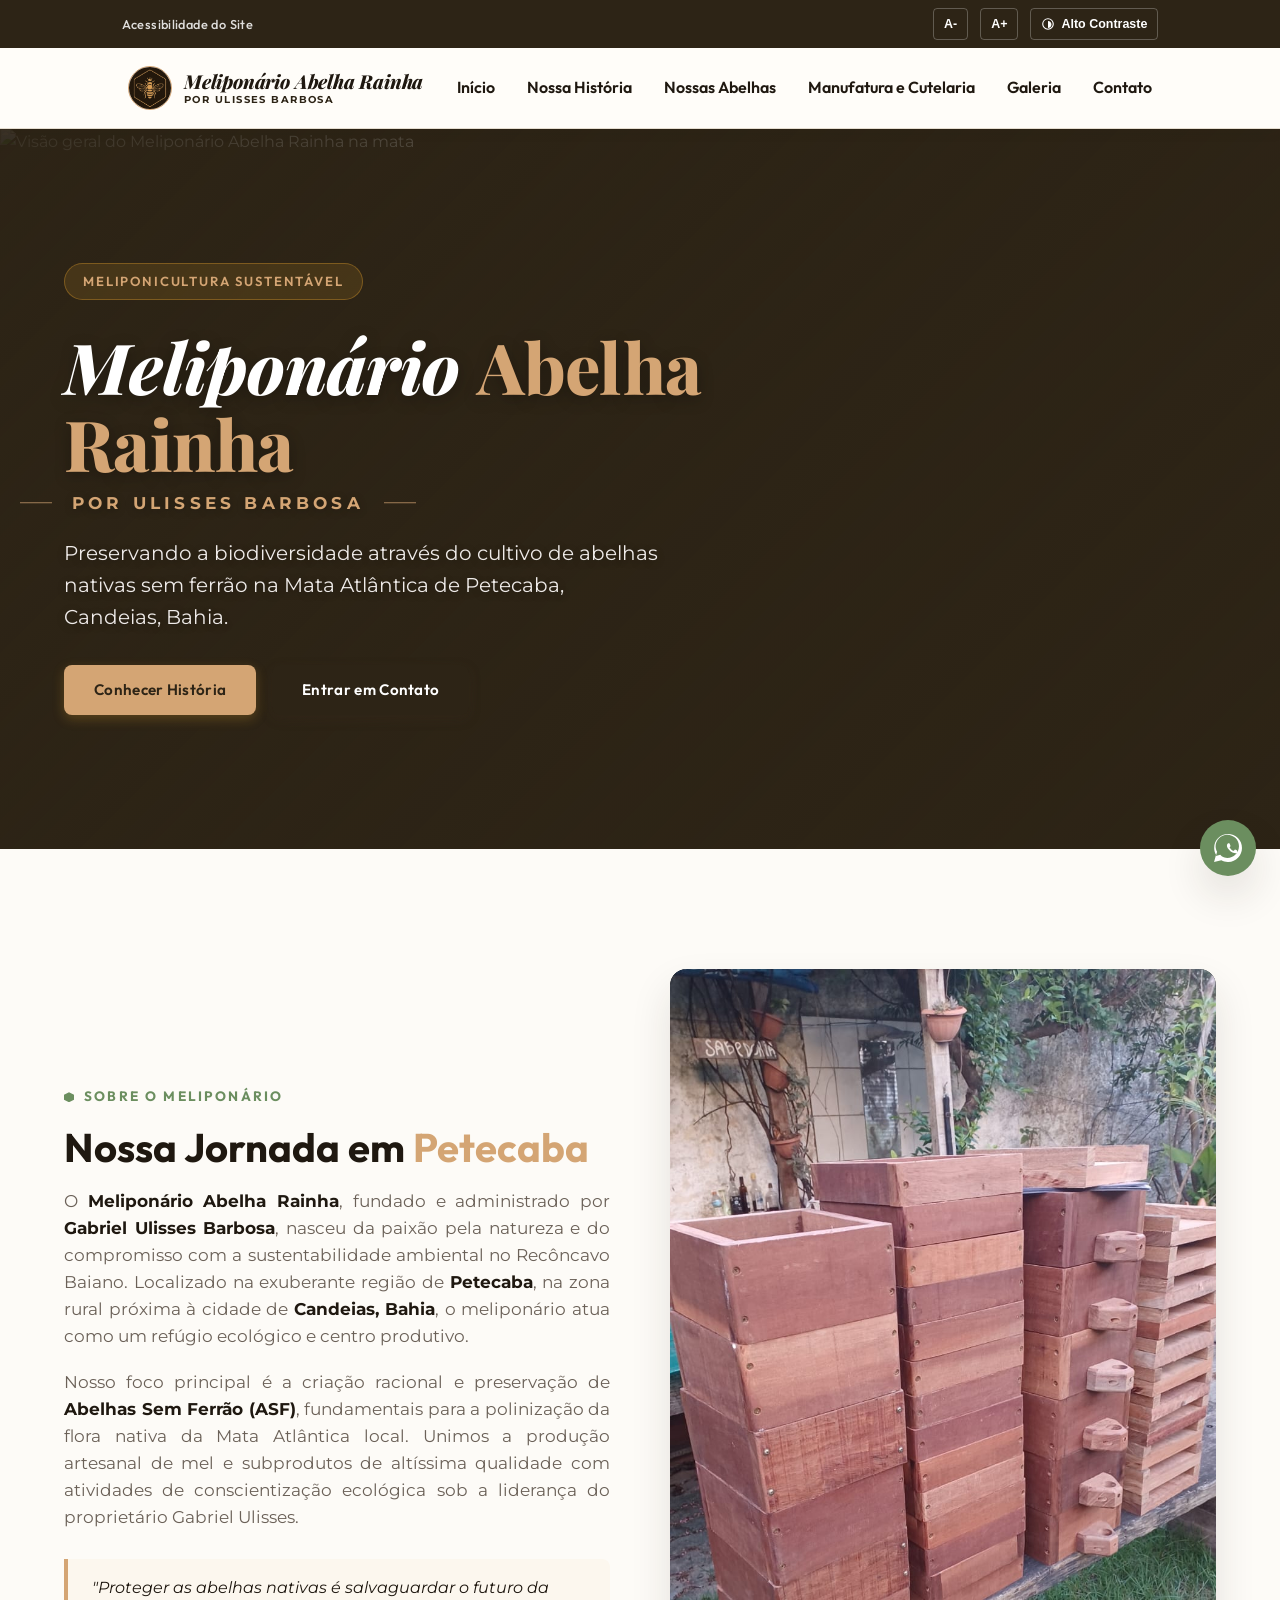
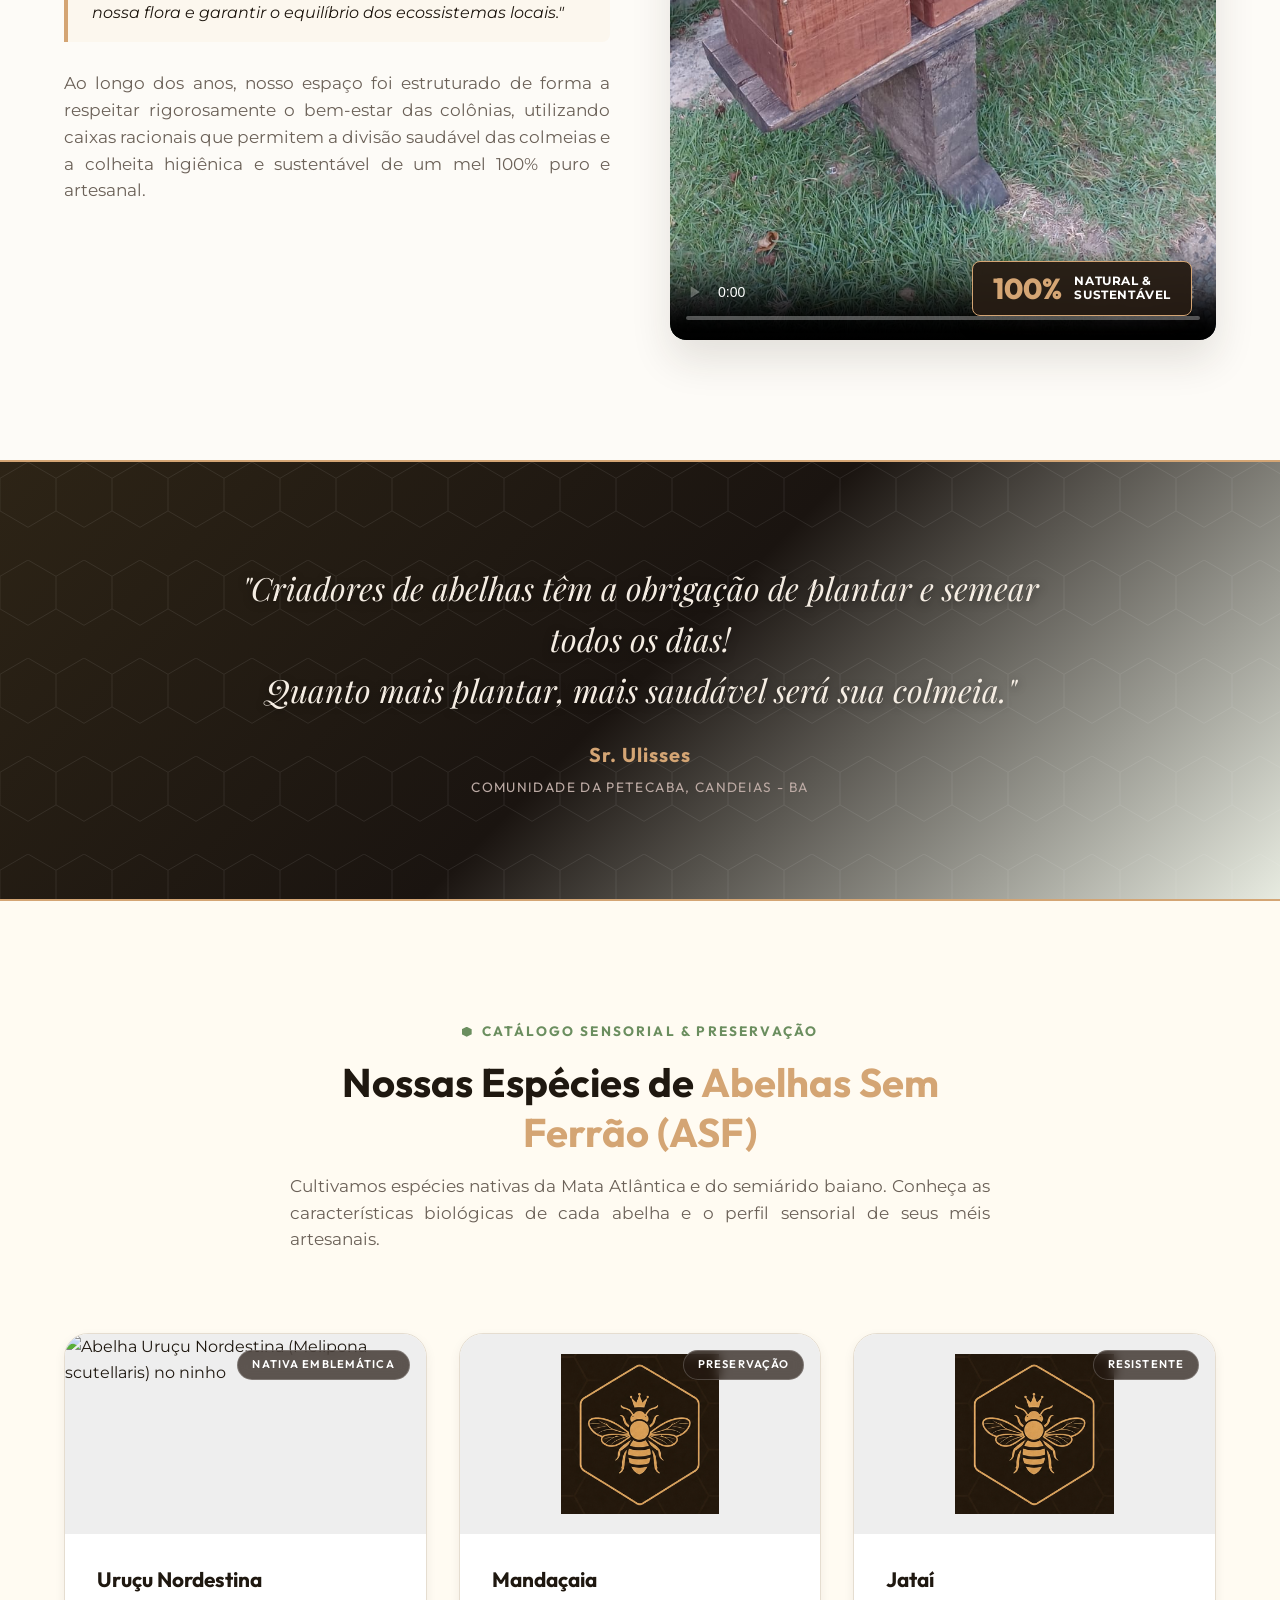
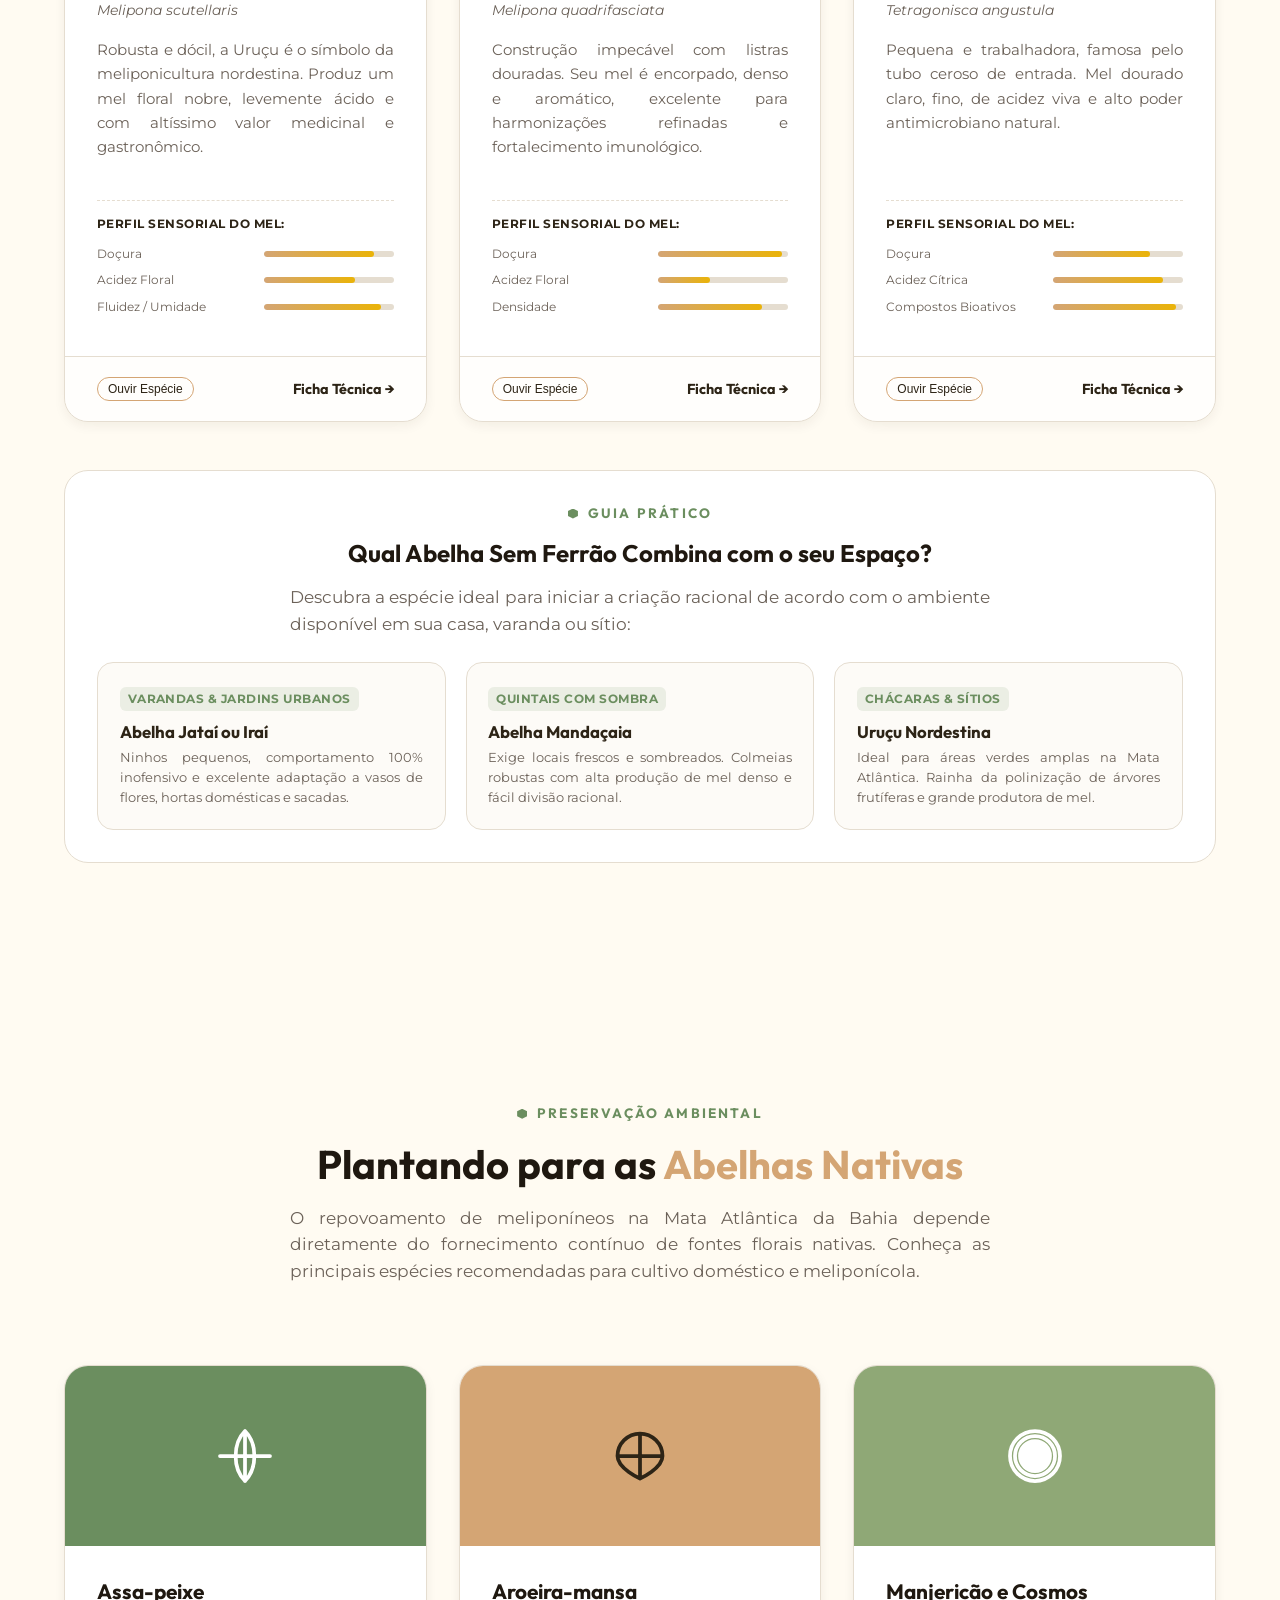
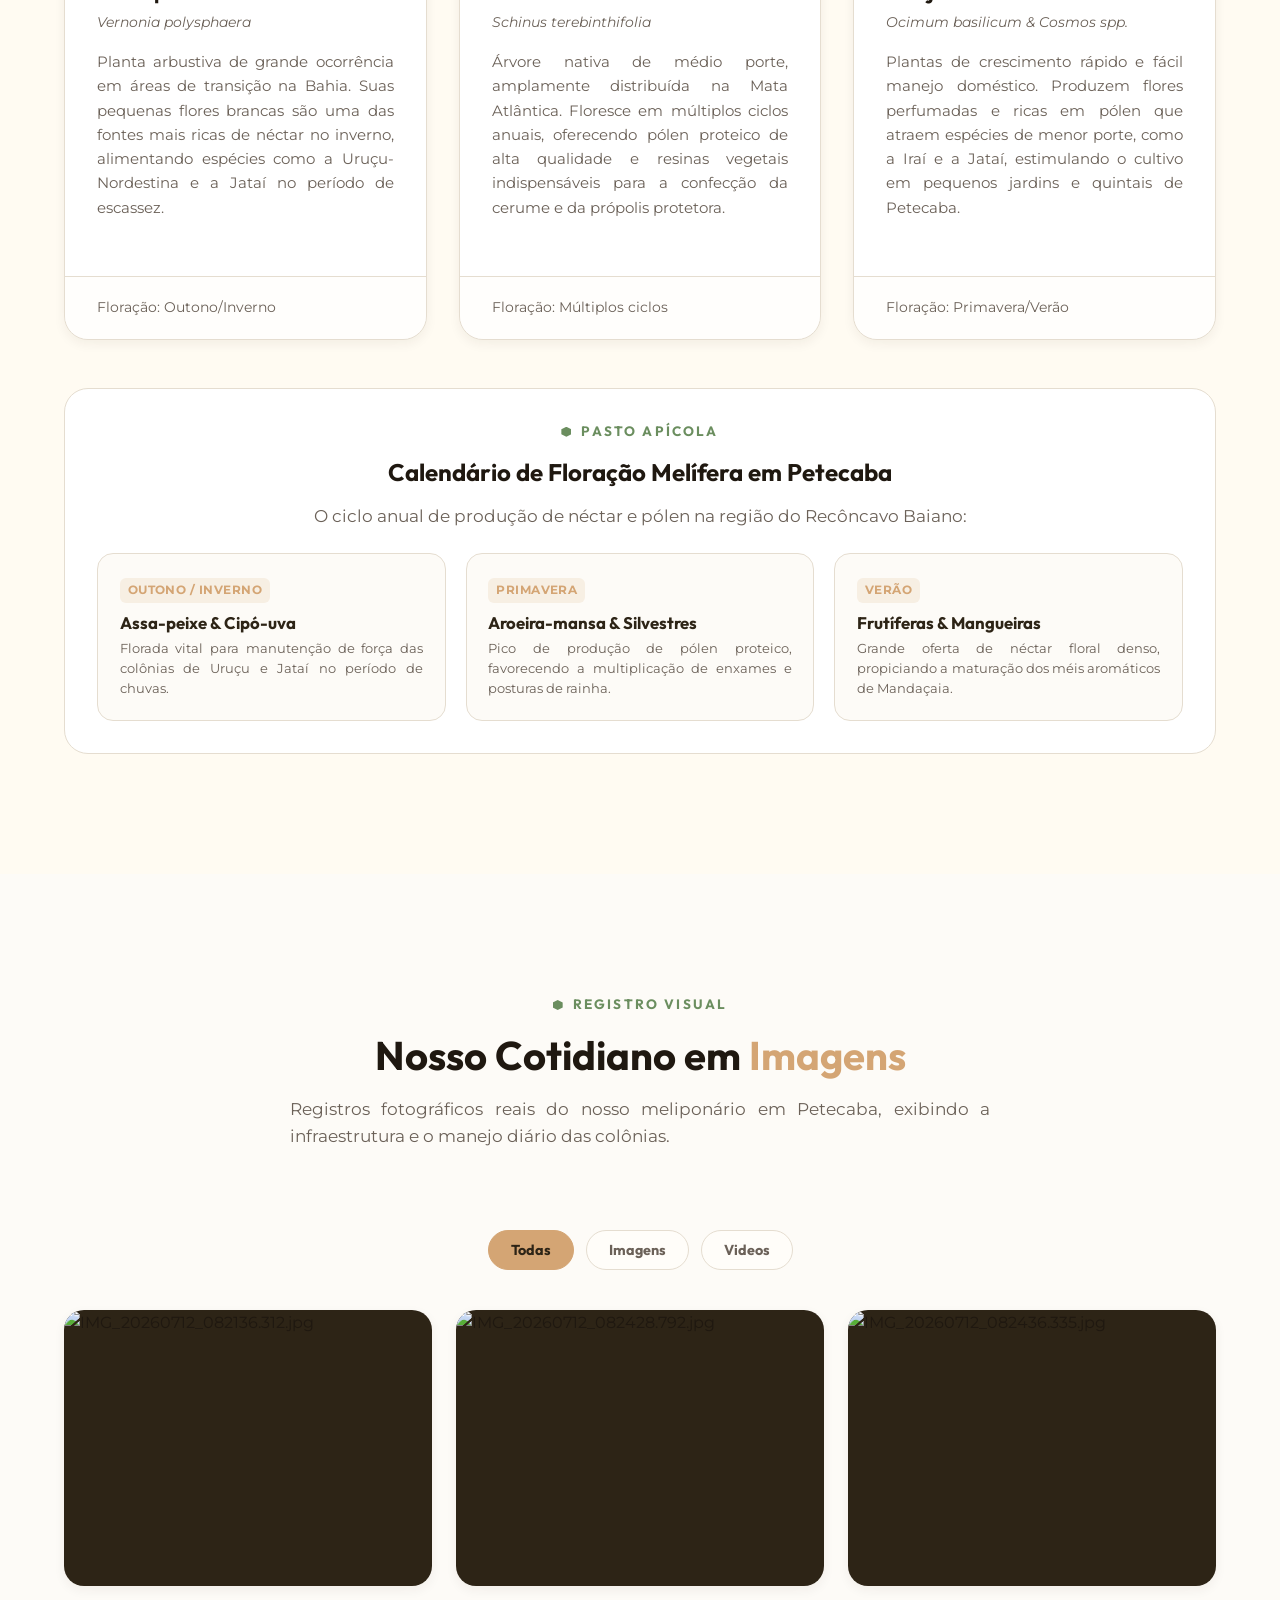
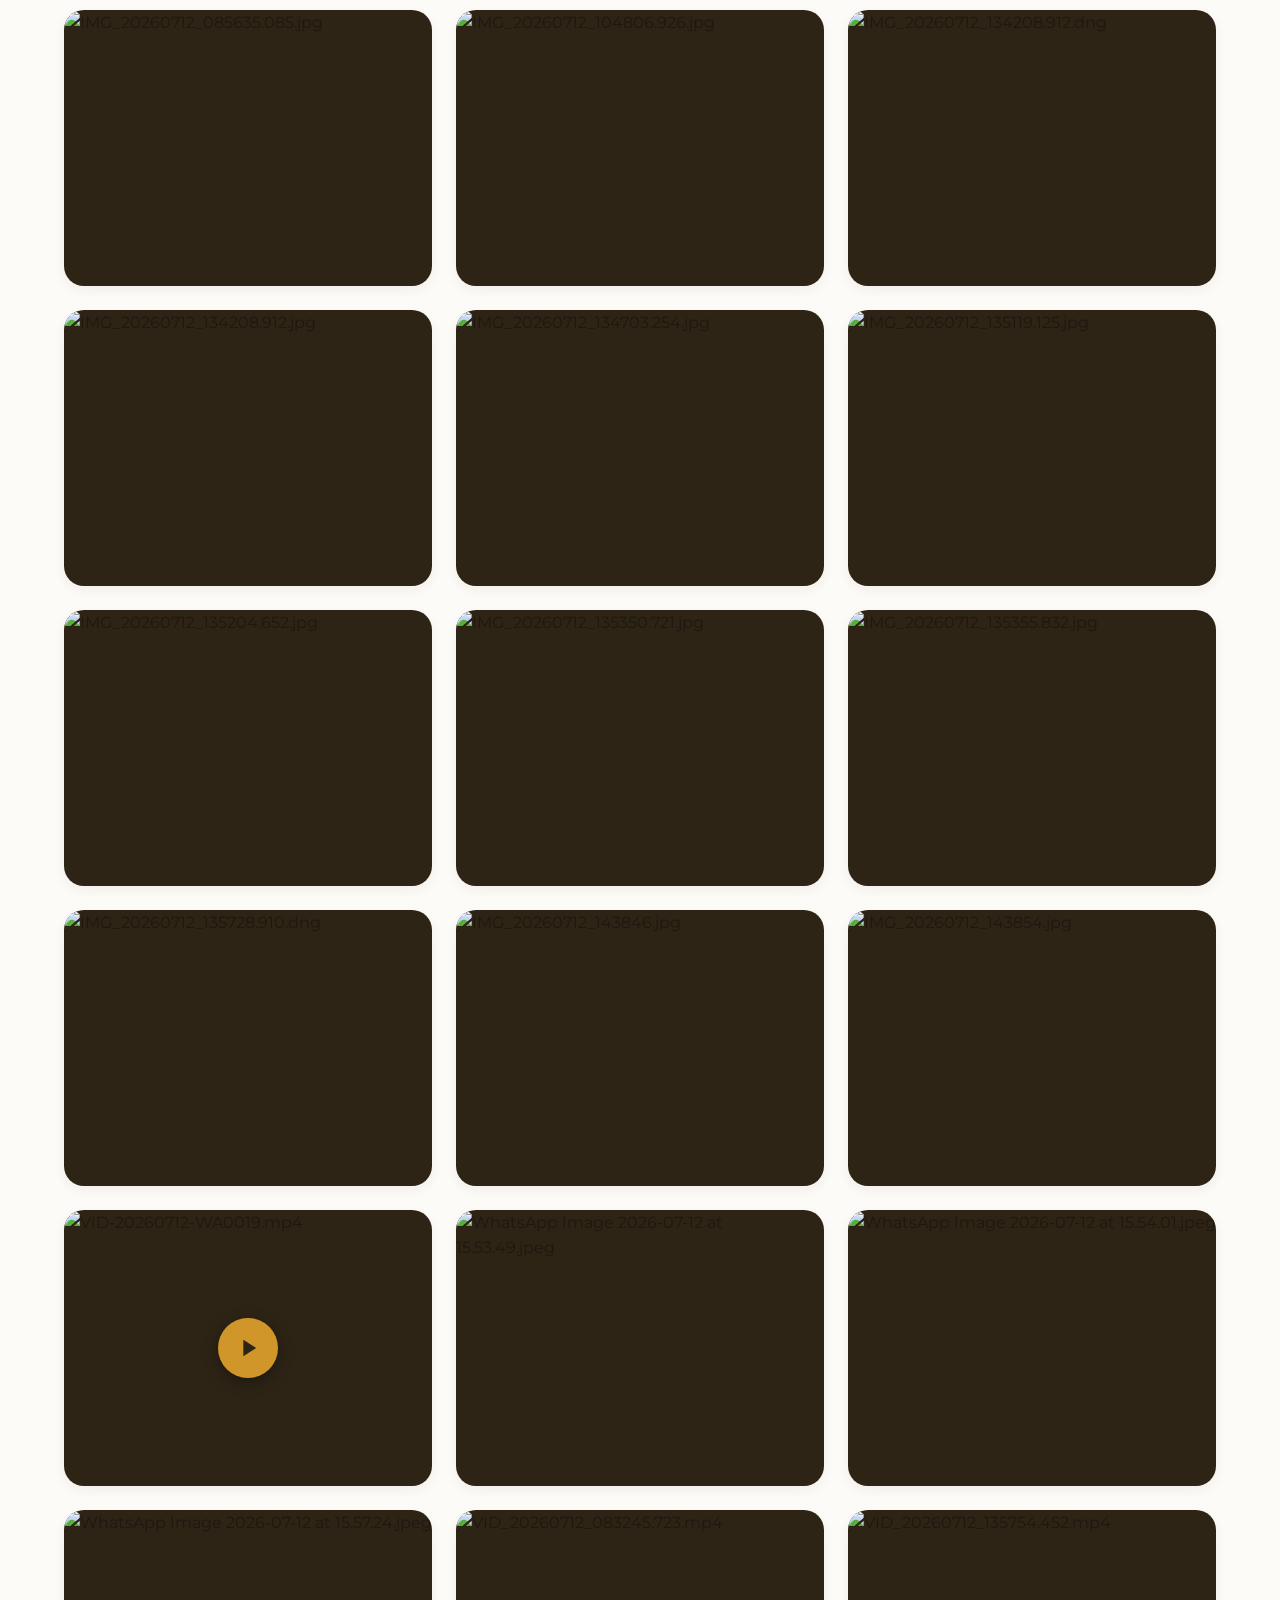
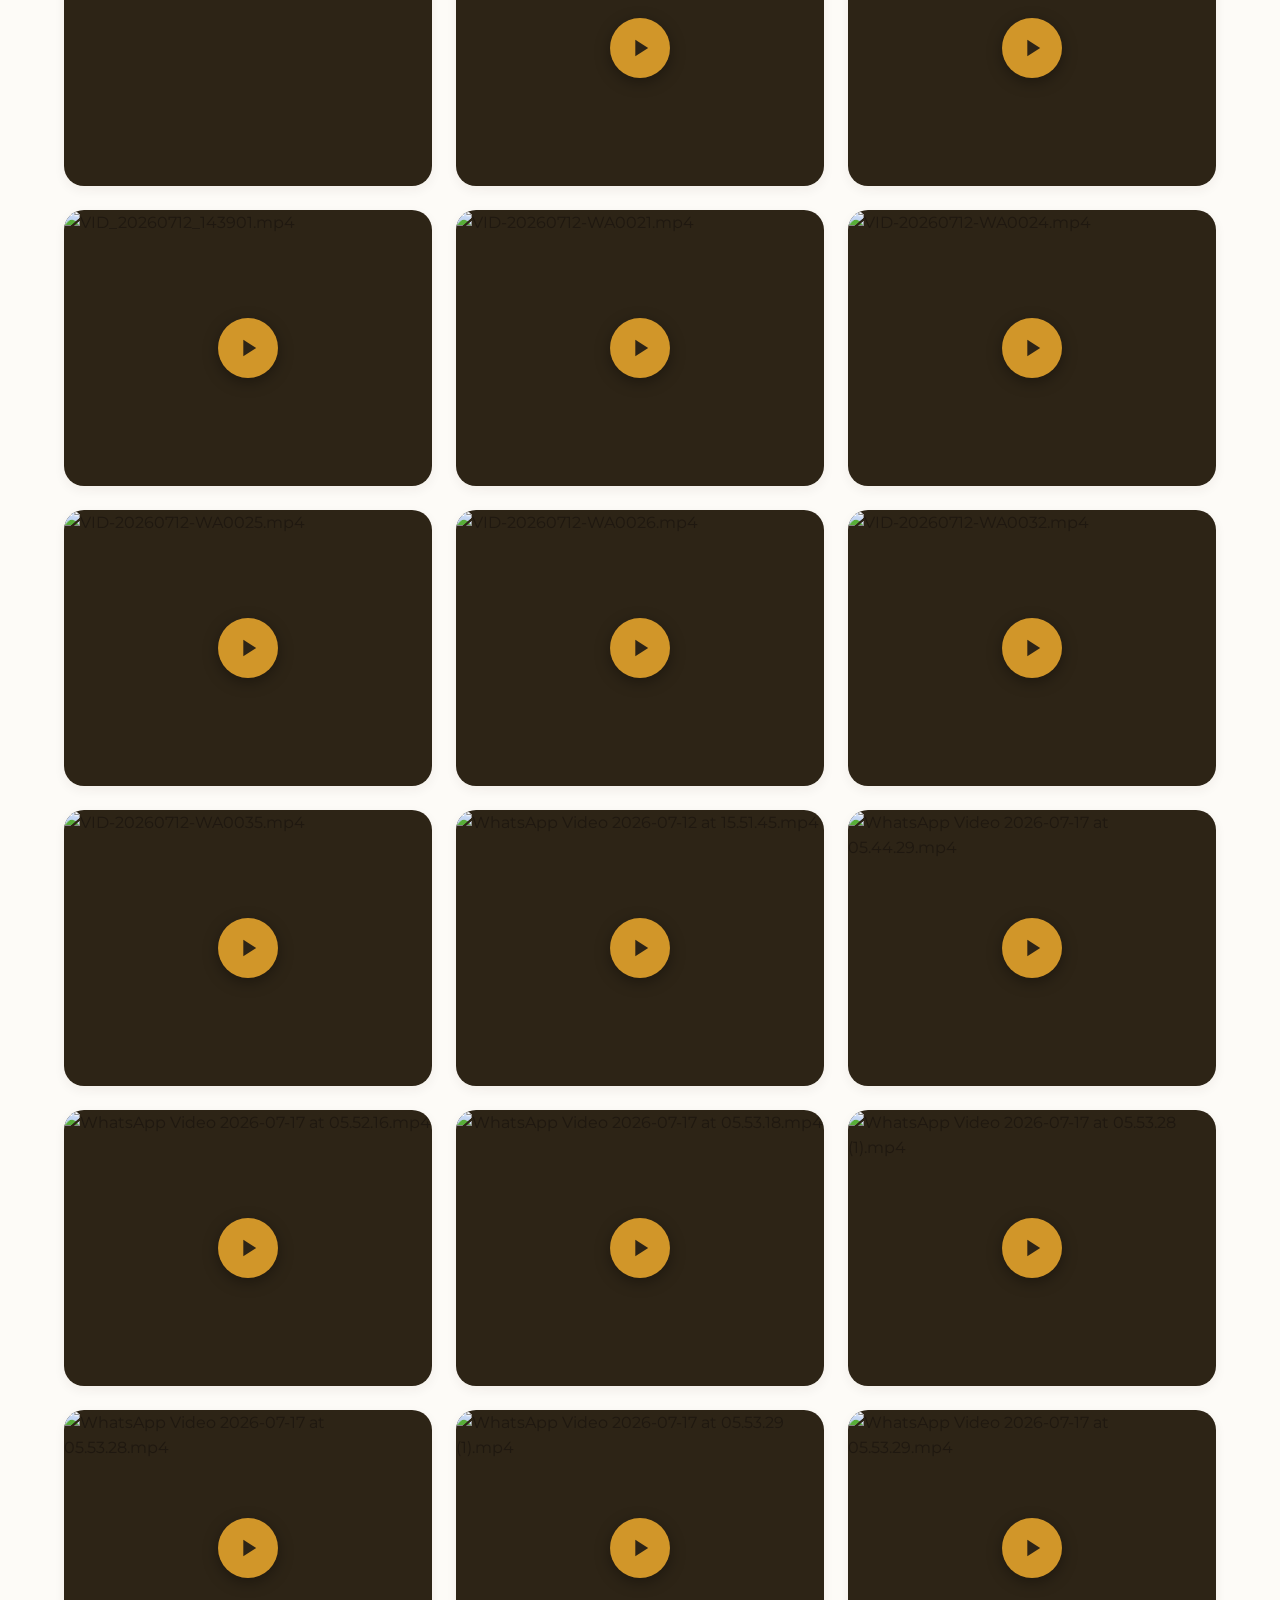
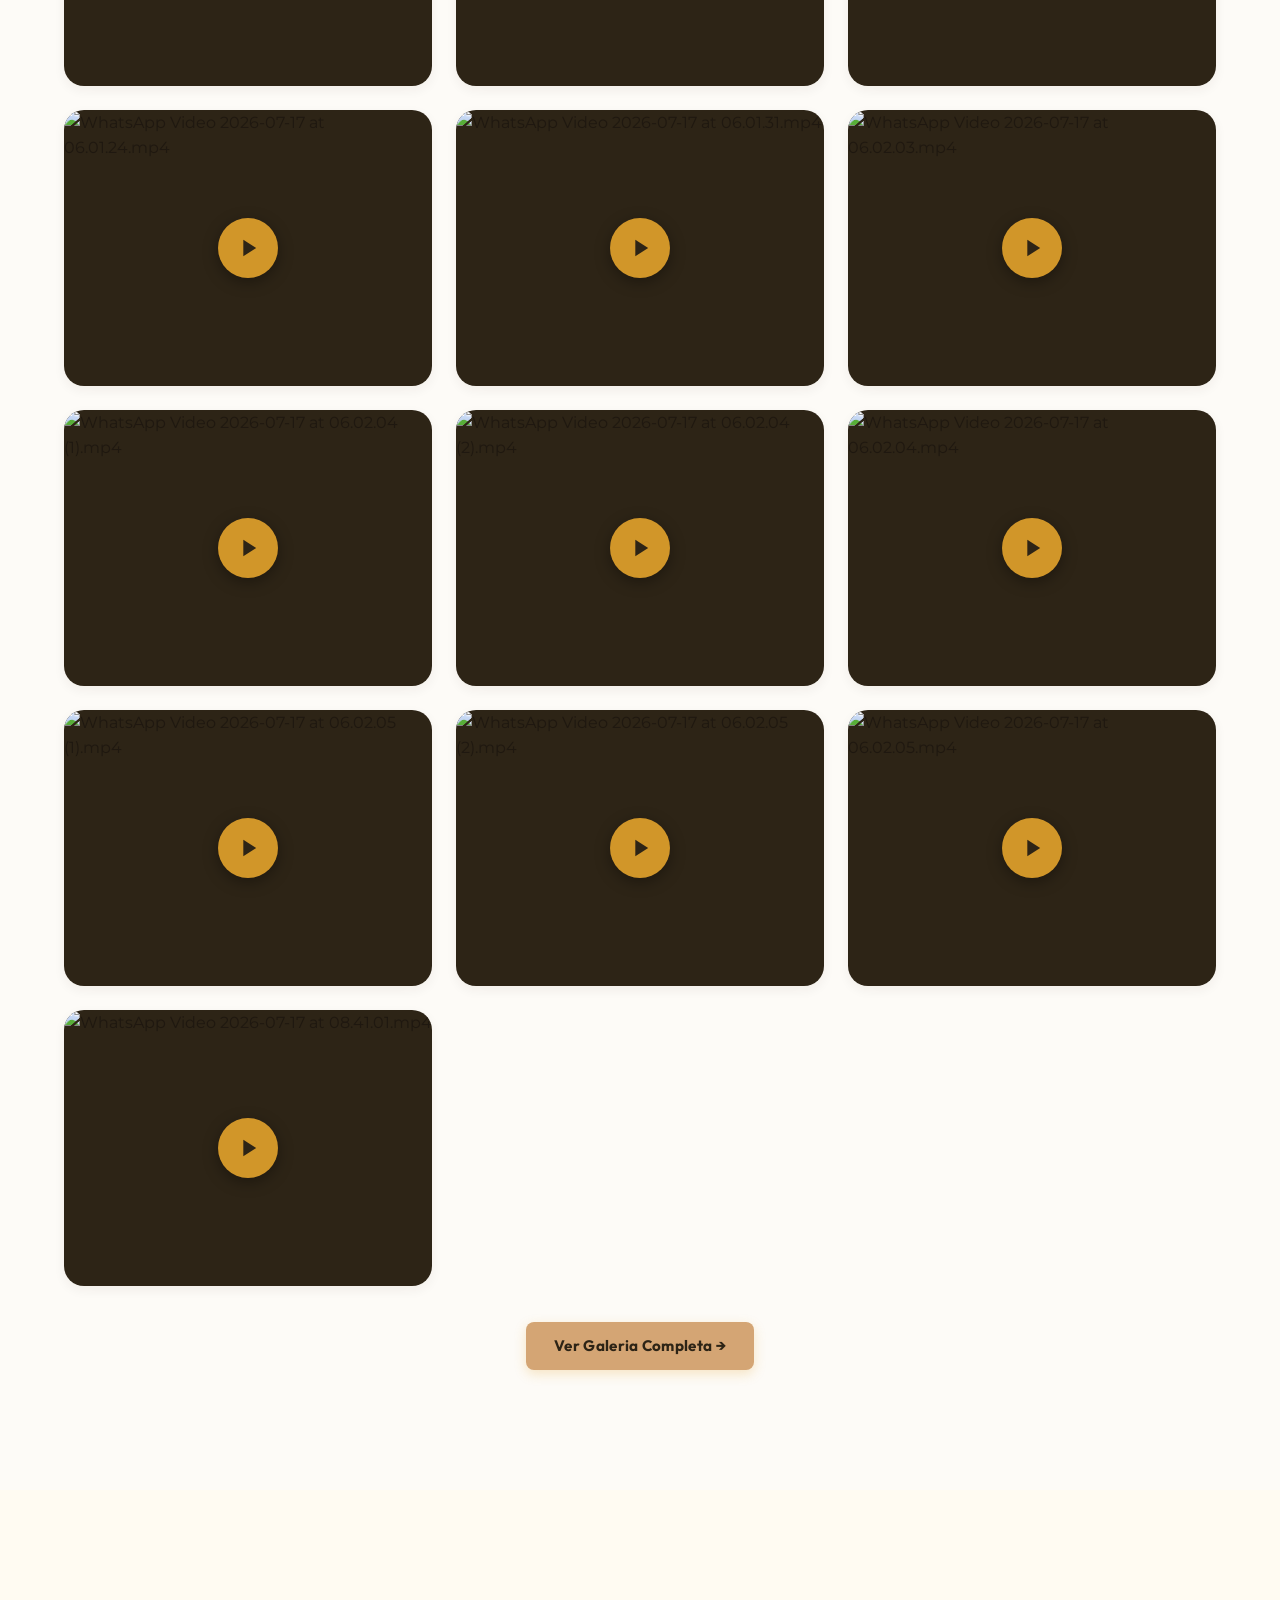
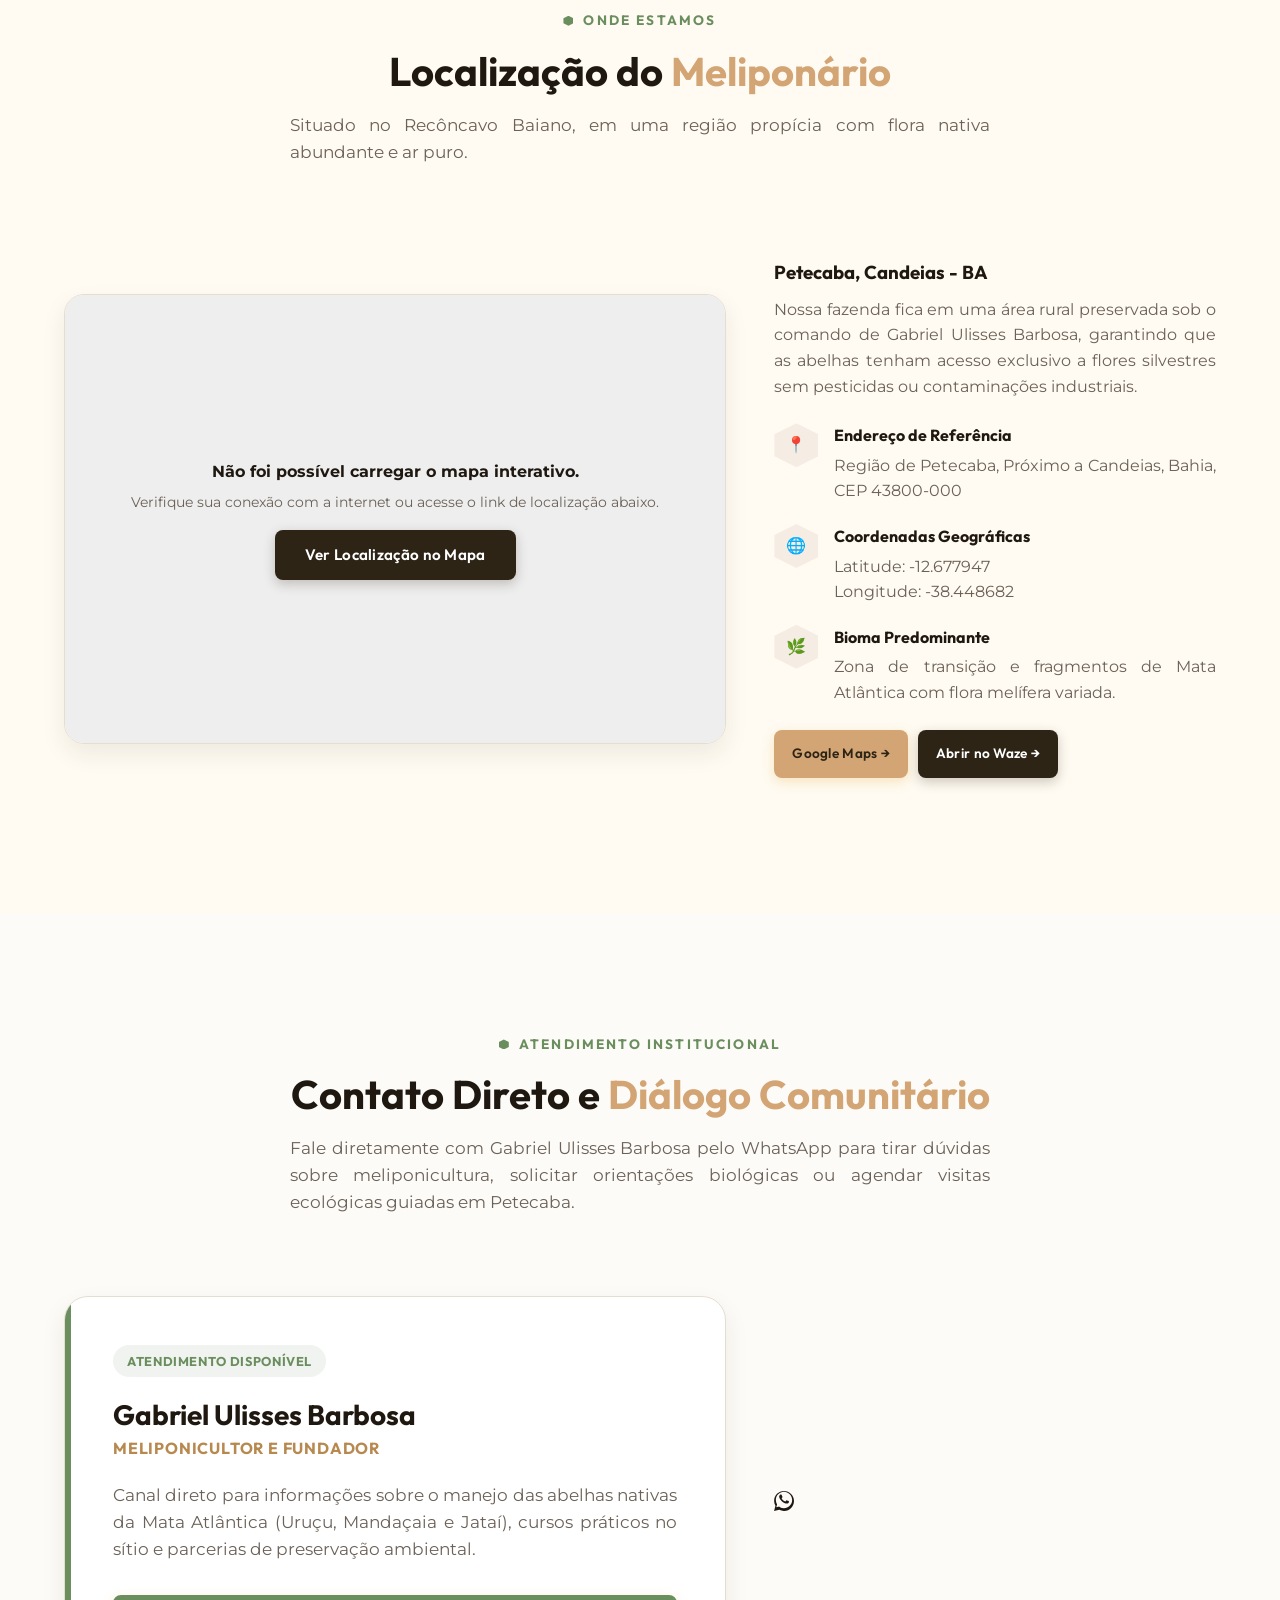
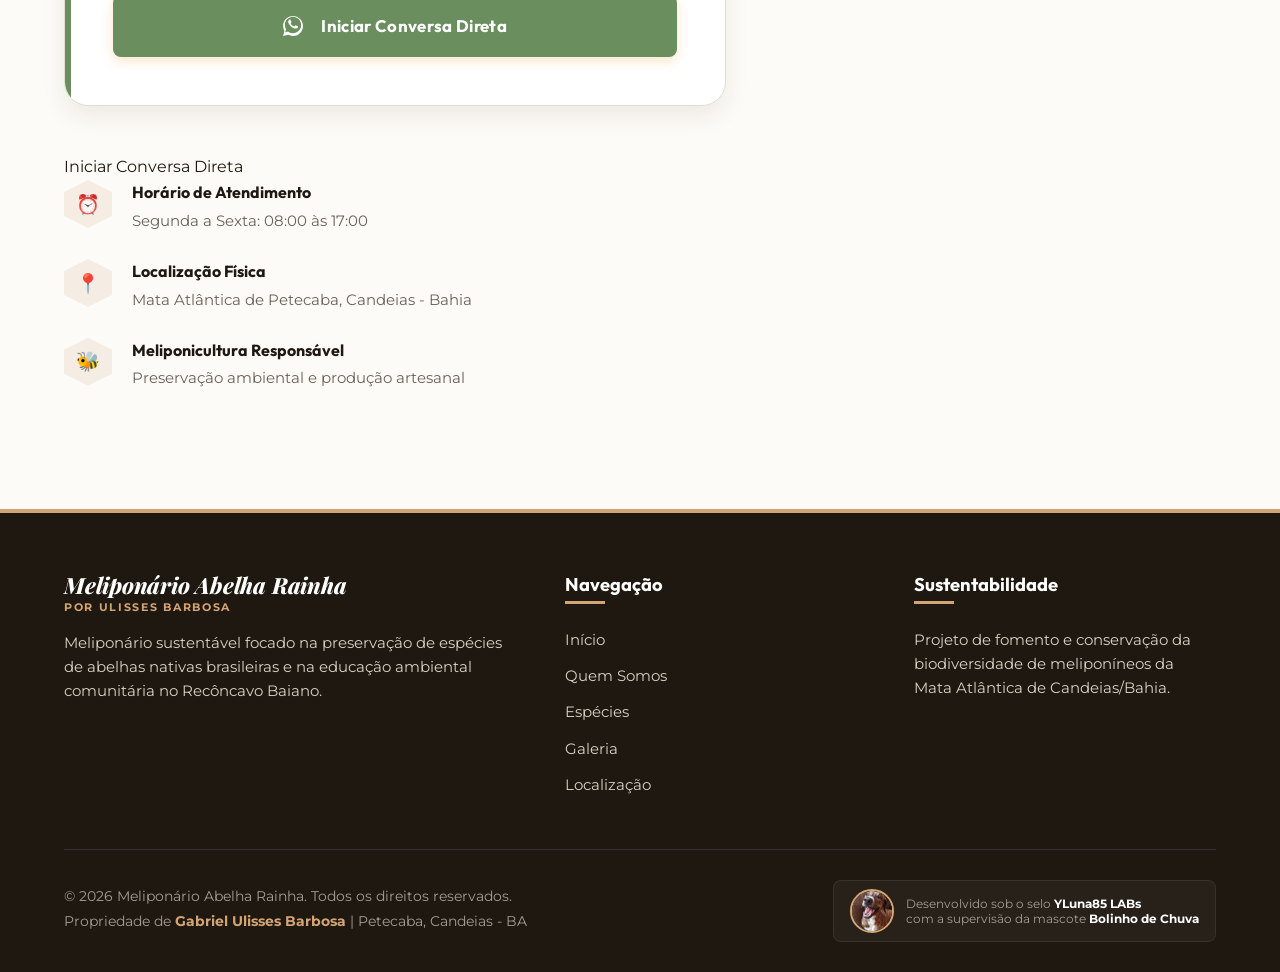
==== commit 5e10ac93: "Att" ====
--- a/index.html
+++ b/index.html
@@ -244,7 +244,7 @@
           <!-- Card Jataí -->
           <article class="card sensorial-card">
             <div class="card-header-img">
-              <img src="https://lh3.googleusercontent.com/d/1BHCTEiyAi05cRWSLnnUpyt4Xraeqz38E" data-fallback="info/jataí.jpg" alt="Abelha Jataí (Tetragonisca angustula) no tubo de cera" loading="lazy">
+              <img src="LOGO.png" alt="Abelha Jataí (Tetragonisca angustula) - Meliponário Abelha Rainha" loading="lazy" style="object-fit: contain; padding: 20px; background: var(--bg-surface);">
               <span class="card-badge">Resistente</span>
             </div>
             <div class="card-body">
@@ -427,16 +427,16 @@
         </div>
 
         <div class="gallery-grid">
-          <!-- Foto 1 -->
+          <!-- Item 1: Origem e Homenagem -->
           <div class="gallery-item" role="button" aria-label="Visualizar Imagem de Fábio Barbosa no início" tabindex="0">
-            <img src="https://lh3.googleusercontent.com/d/1ctt-bMcDcSqxJcyqtl_n6zNUsL8UKokg" data-fallback="info/Fábio, irmão de Ulisses, o grande incetivador.jpg" alt="Fábio Barbosa, o grande incentivador da meliponicultura" loading="lazy">
+            <img src="https://lh3.googleusercontent.com/d/1BHCTEiyAi05cRWSLnnUpyt4Xraeqz38E" data-fallback="info/Fábio, irmão de Ulisses, o grande incetivador.jpg" alt="Fábio Barbosa, o grande incentivador da meliponicultura" loading="lazy">
             <div class="gallery-overlay">
               <h3 class="gallery-title">Origem em 2018</h3>
               <p class="gallery-desc">Homenagem a Fábio Barbosa, o grande incentivador do meliponário.</p>
             </div>
           </div>
 
-          <!-- Foto 2 -->
+          <!-- Item 2: Uruçu Nordestina -->
           <div class="gallery-item" role="button" aria-label="Visualizar Imagem da Uruçu Nordestina" tabindex="0">
             <img src="https://lh3.googleusercontent.com/d/1aOlGfXfHfnyVLHJ-60RQpPvImpzk1aWx" data-fallback="info/uruçu nordestina.jpg" alt="Uruçu Nordestina no ninho" loading="lazy">
             <div class="gallery-overlay">
@@ -445,17 +445,8 @@
             </div>
           </div>
 
-          <!-- Foto 3 -->
-          <div class="gallery-item" role="button" aria-label="Visualizar Imagem da Abelha Jataí" tabindex="0">
-            <img src="https://lh3.googleusercontent.com/d/1BHCTEiyAi05cRWSLnnUpyt4Xraeqz38E" data-fallback="info/jataí.jpg" alt="Abelha Jataí na entrada de cera" loading="lazy">
-            <div class="gallery-overlay">
-              <h3 class="gallery-title">Abelha Jataí</h3>
-              <p class="gallery-desc">Tetragonisca angustula e seu característico tubo de cera.</p>
-            </div>
-          </div>
-
-          <!-- Foto 4 / Vídeo -->
-          <div class="gallery-item gallery-item-video" role="button" aria-label="Visualizar Vídeo do Santuário das Abelhas" tabindex="0" data-video="https://drive.google.com/file/d/1dKMaEvIhN4A3RxZ1OHkrU-v-e-myX193/preview">
+          <!-- Item 3: Vídeo do Santuário -->
+          <div class="gallery-item gallery-item-video" role="button" aria-label="Visualizar Vídeo do Santuário das Abelhas" tabindex="0" data-video="https://drive.google.com/file/d/1X5n4clNCxGi0oDVr66qbdarkEmsWf6wh/preview">
             <img src="https://lh3.googleusercontent.com/d/1KdBq-ACySp3ctLI2W64xiih-ny8tGuRX" data-fallback="info/citação de ulises.jpeg" alt="O Santuário das Abelhas Nativas em Petecaba (Vídeo)" loading="lazy">
             <div class="video-play-indicator" aria-hidden="true">
               <svg viewBox="0 0 24 24" width="24" height="24">
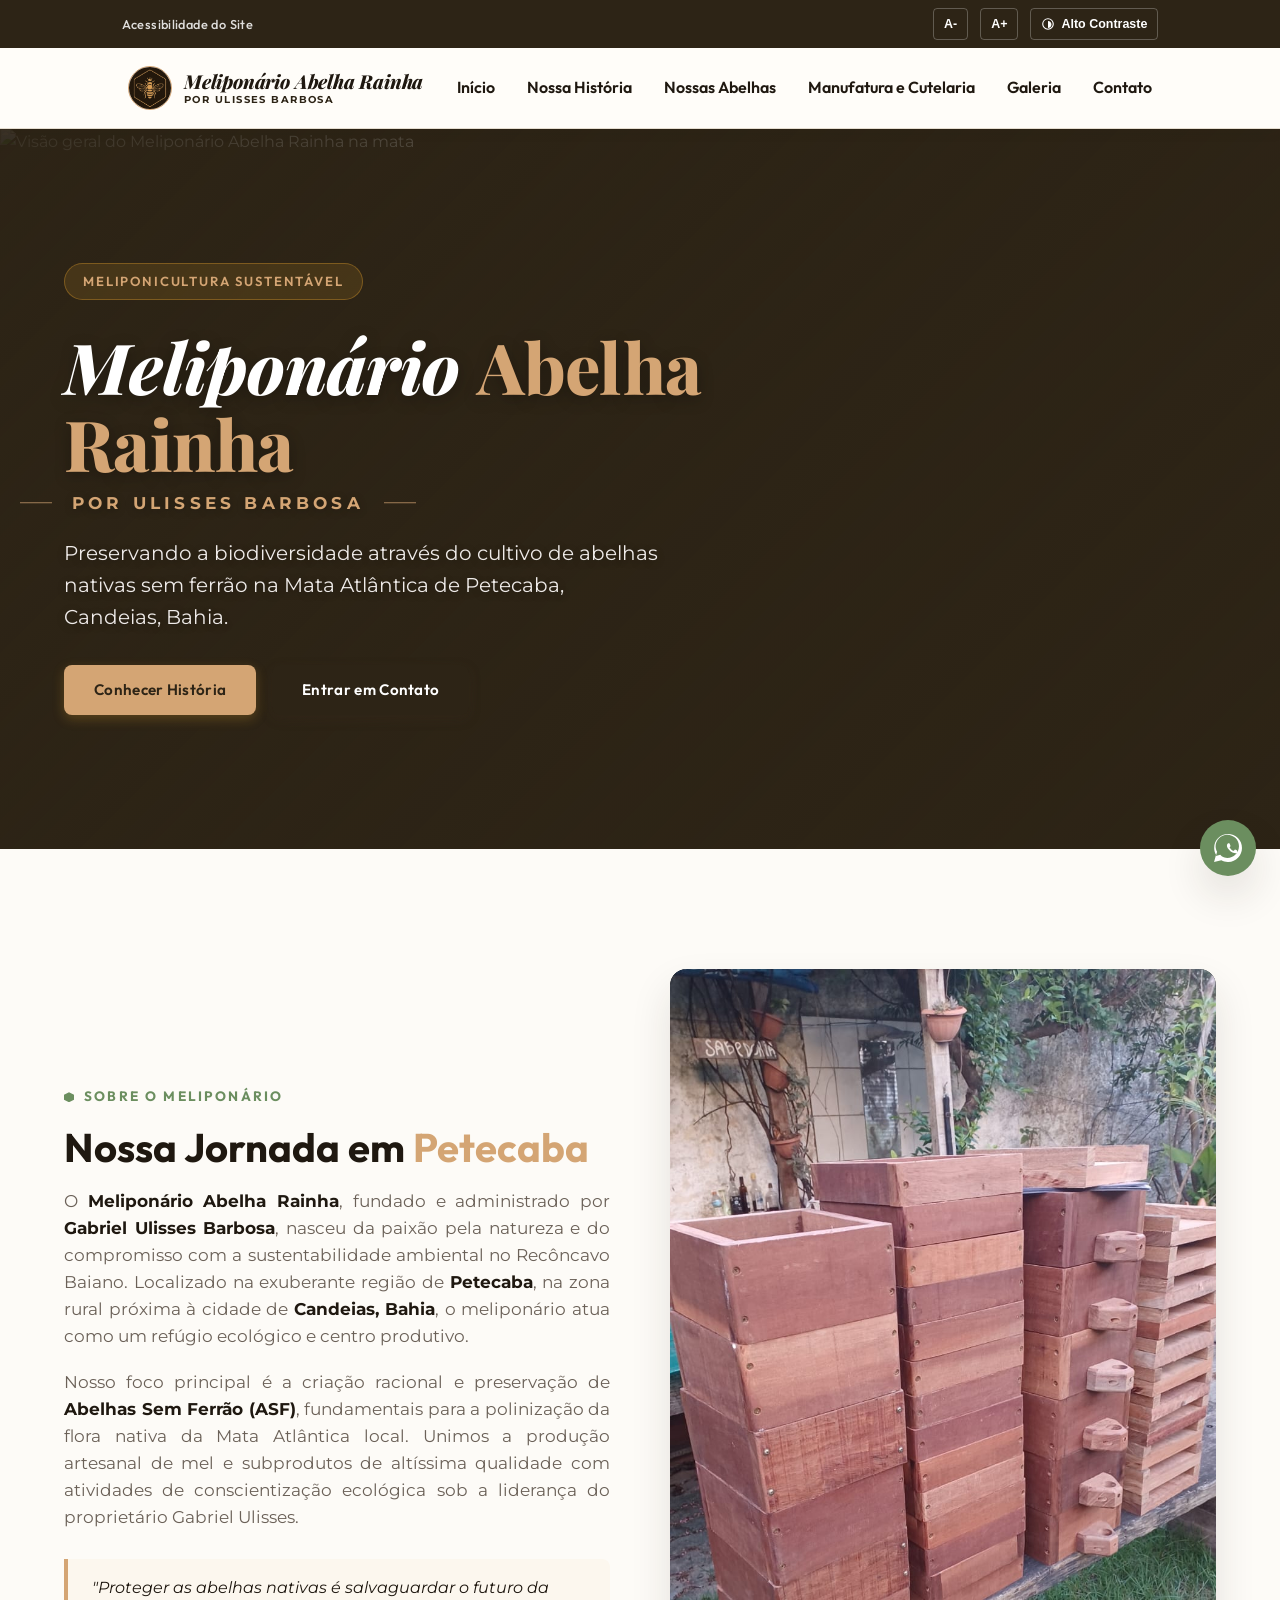
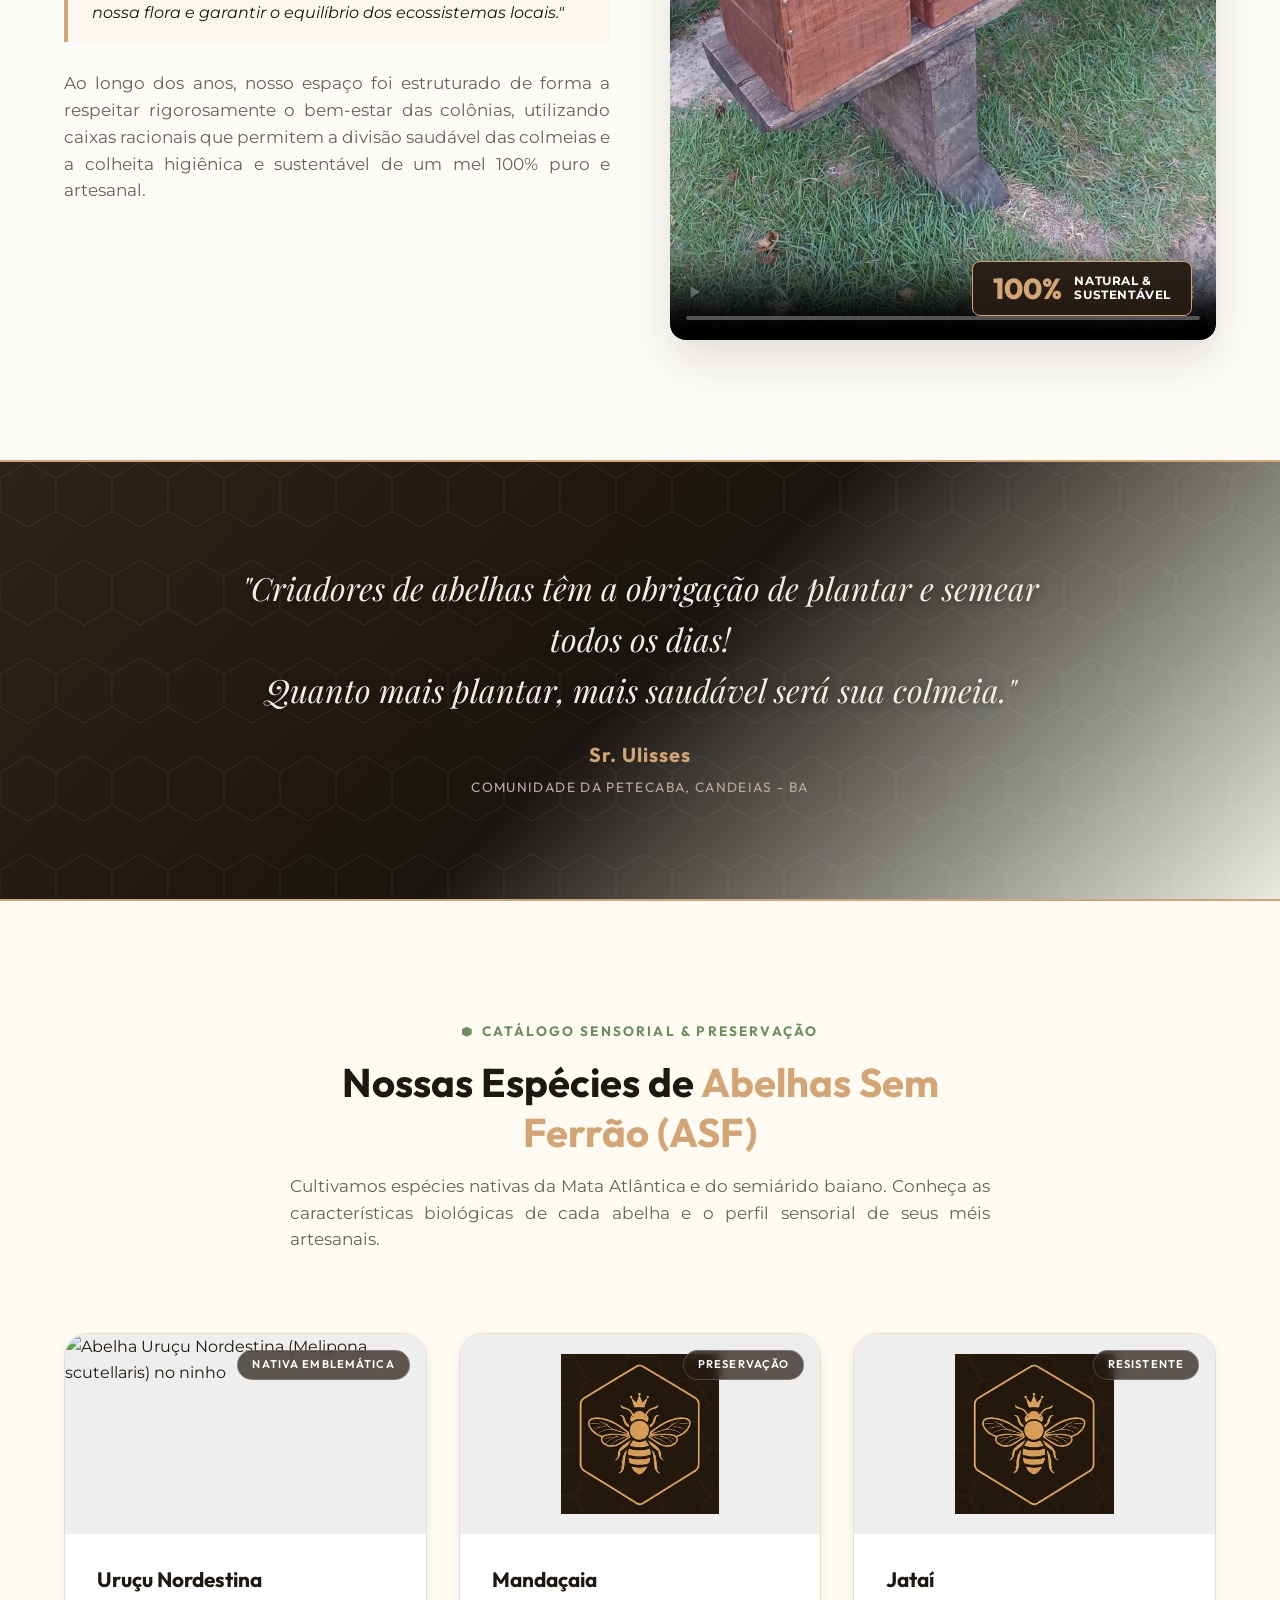
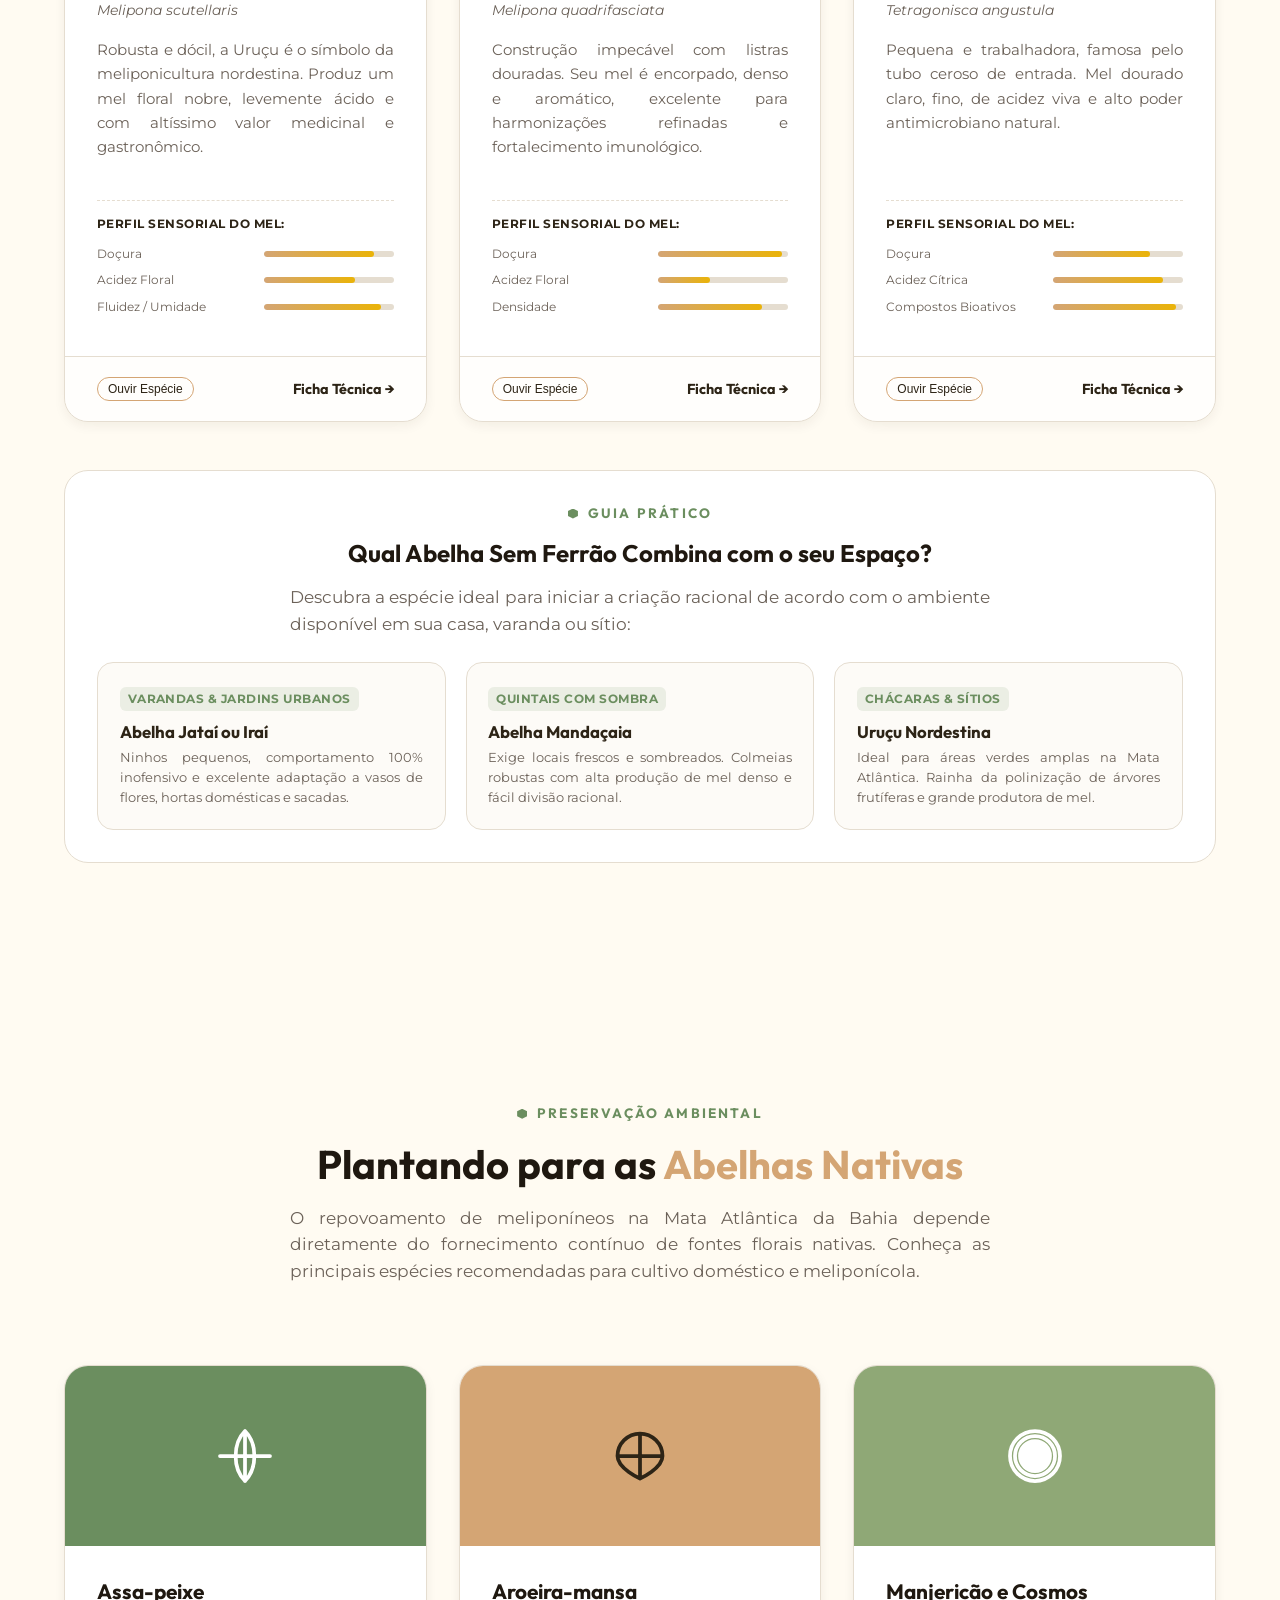
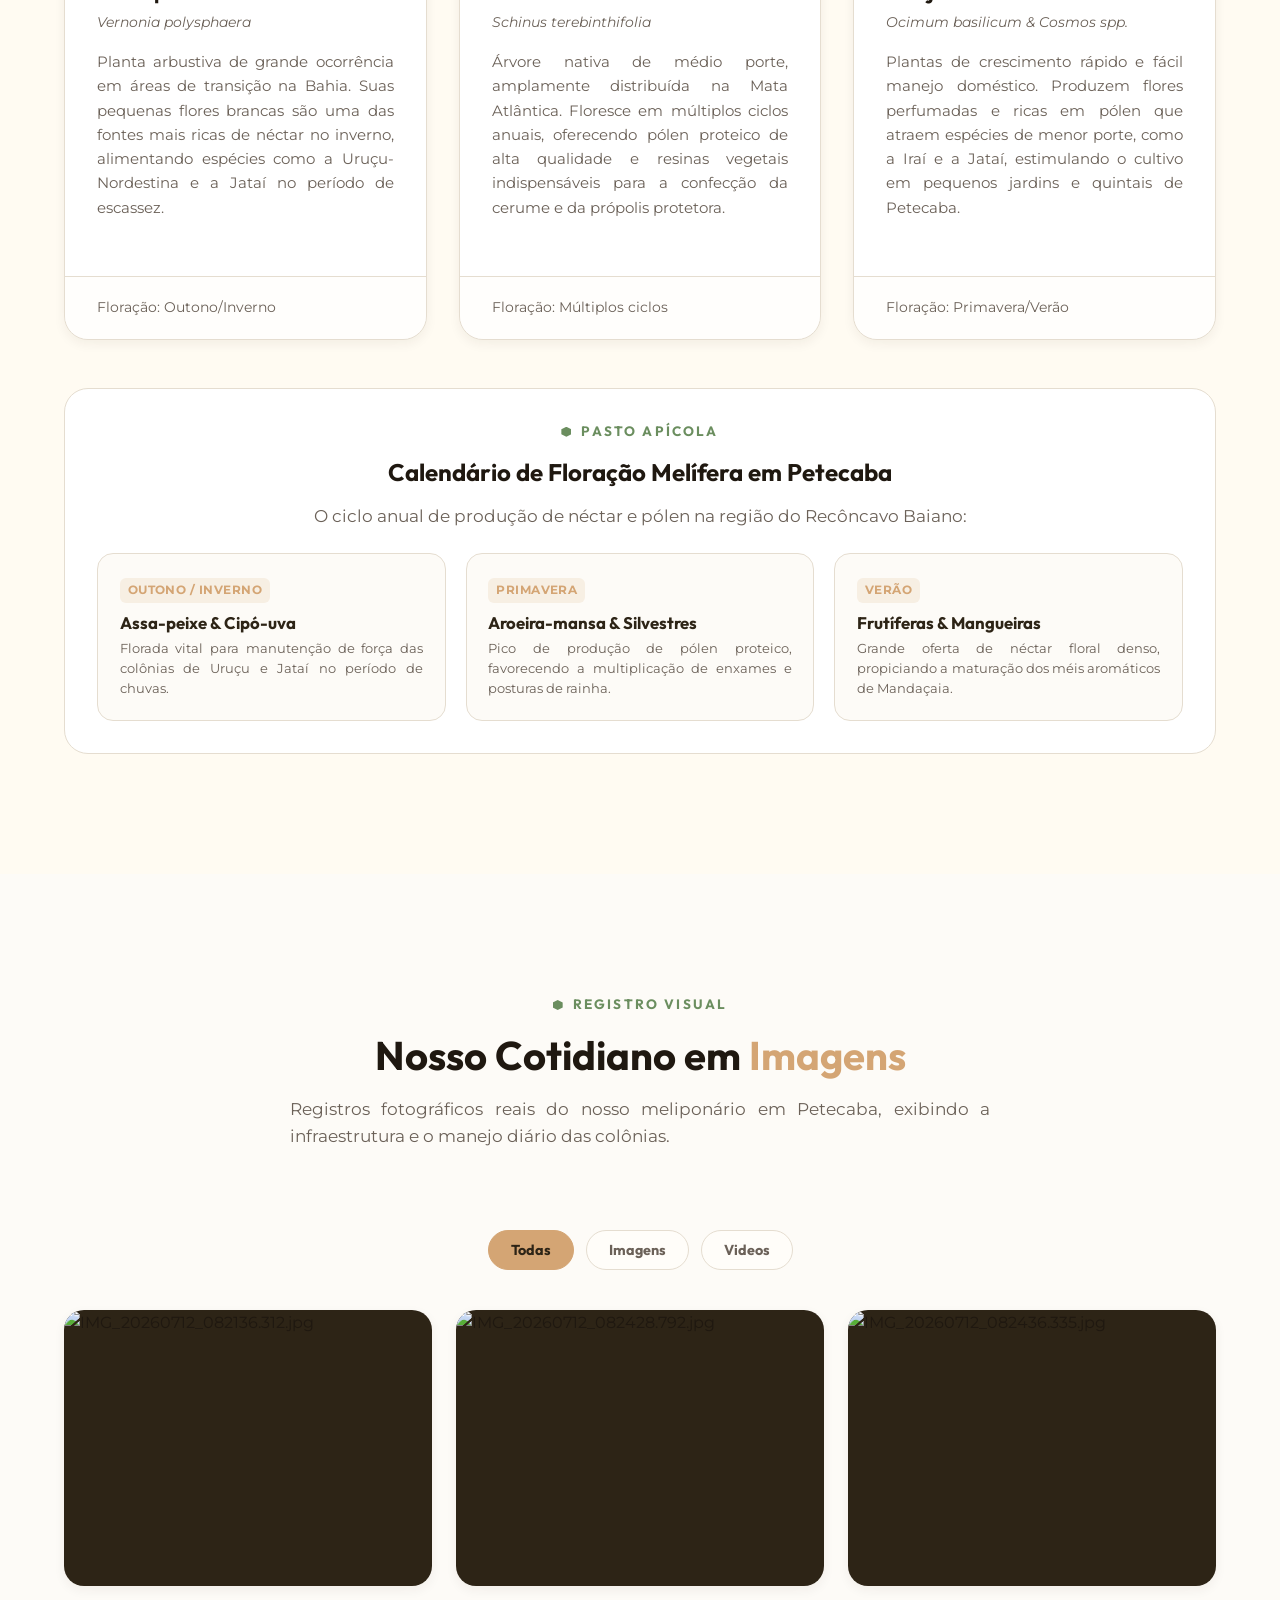
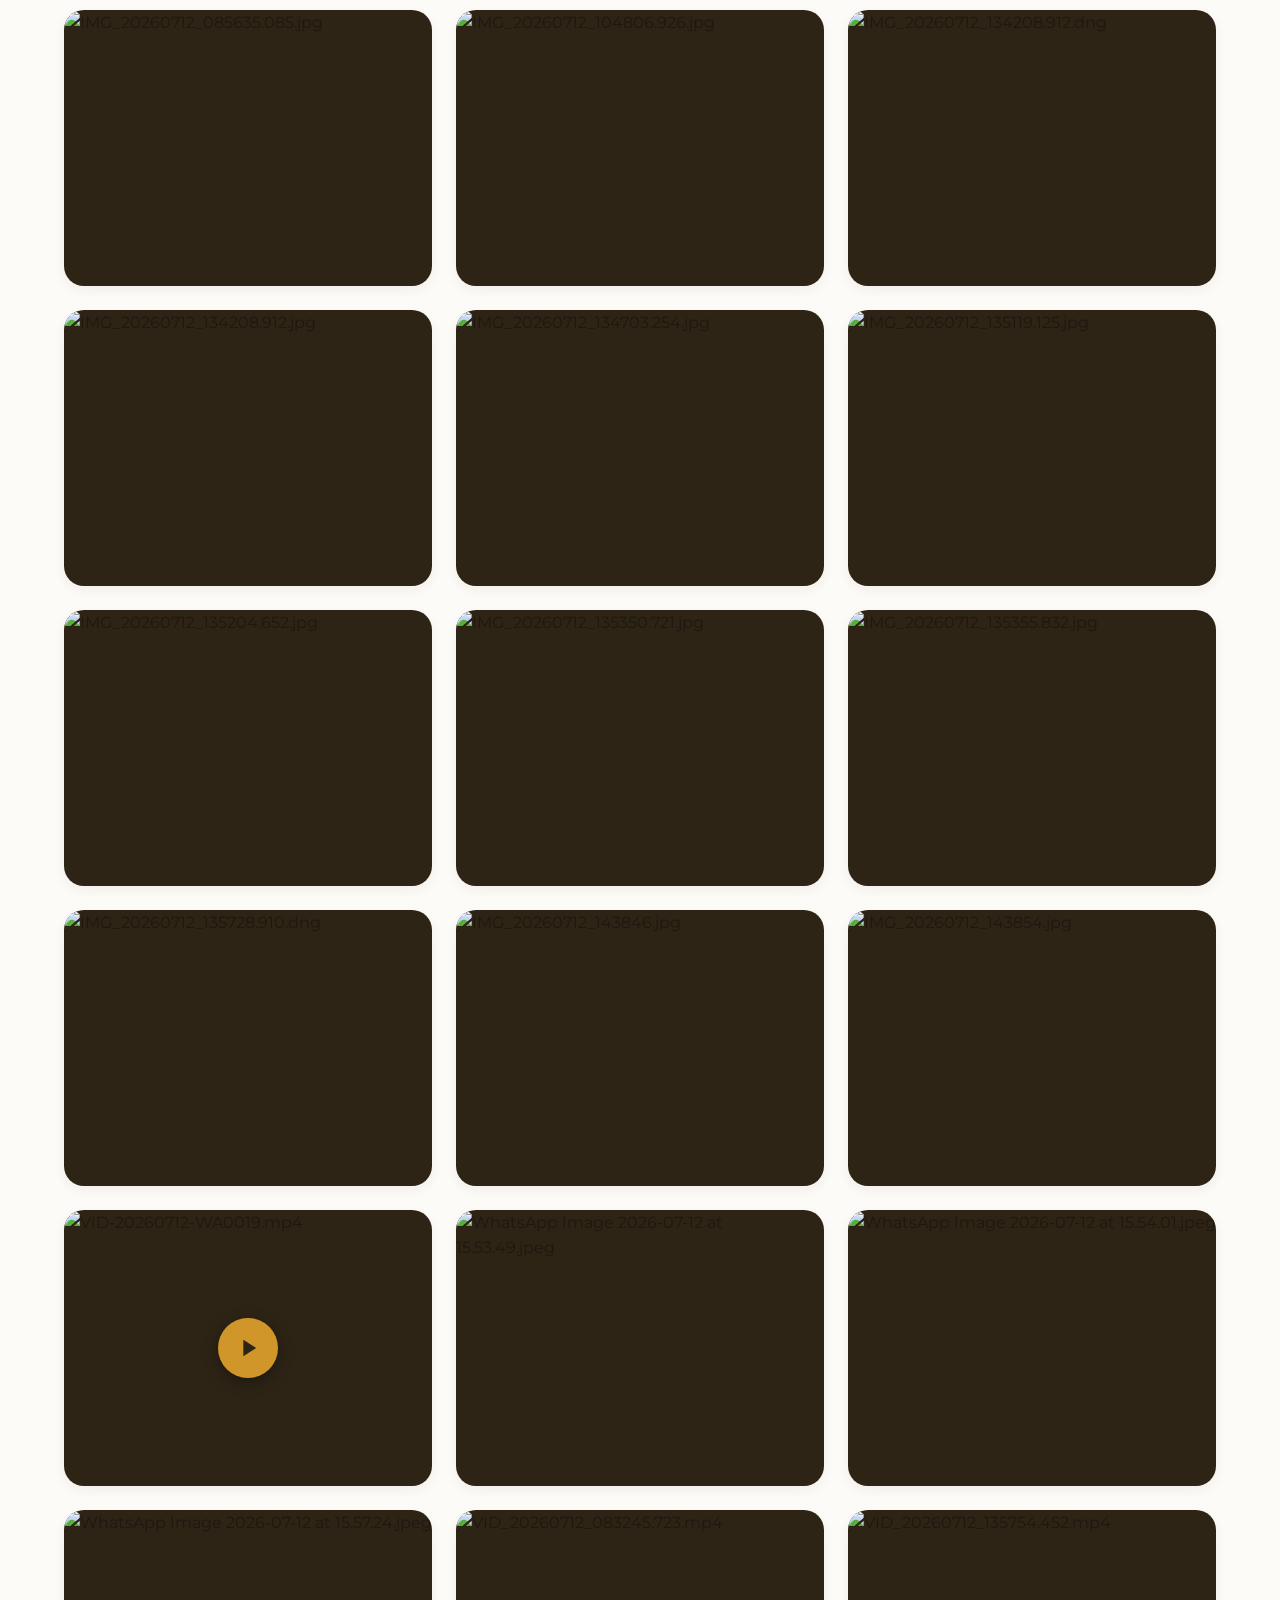
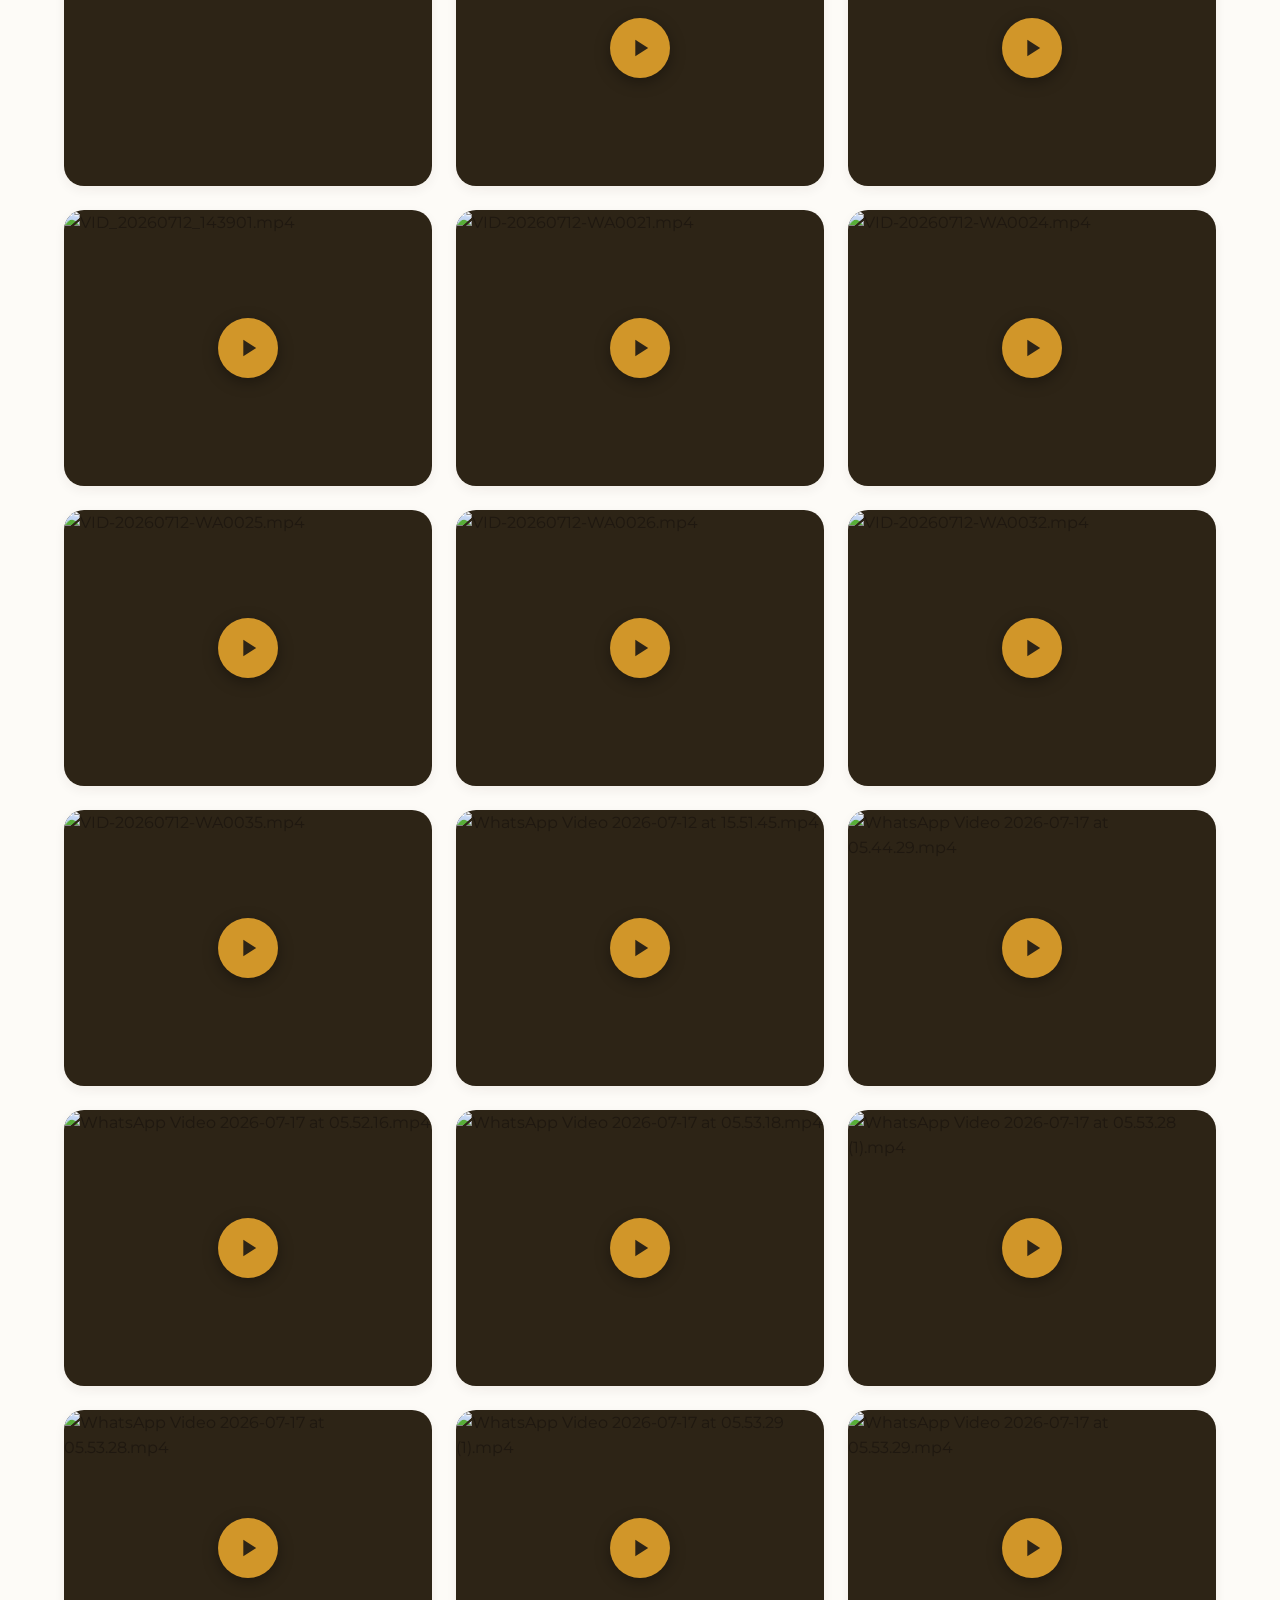
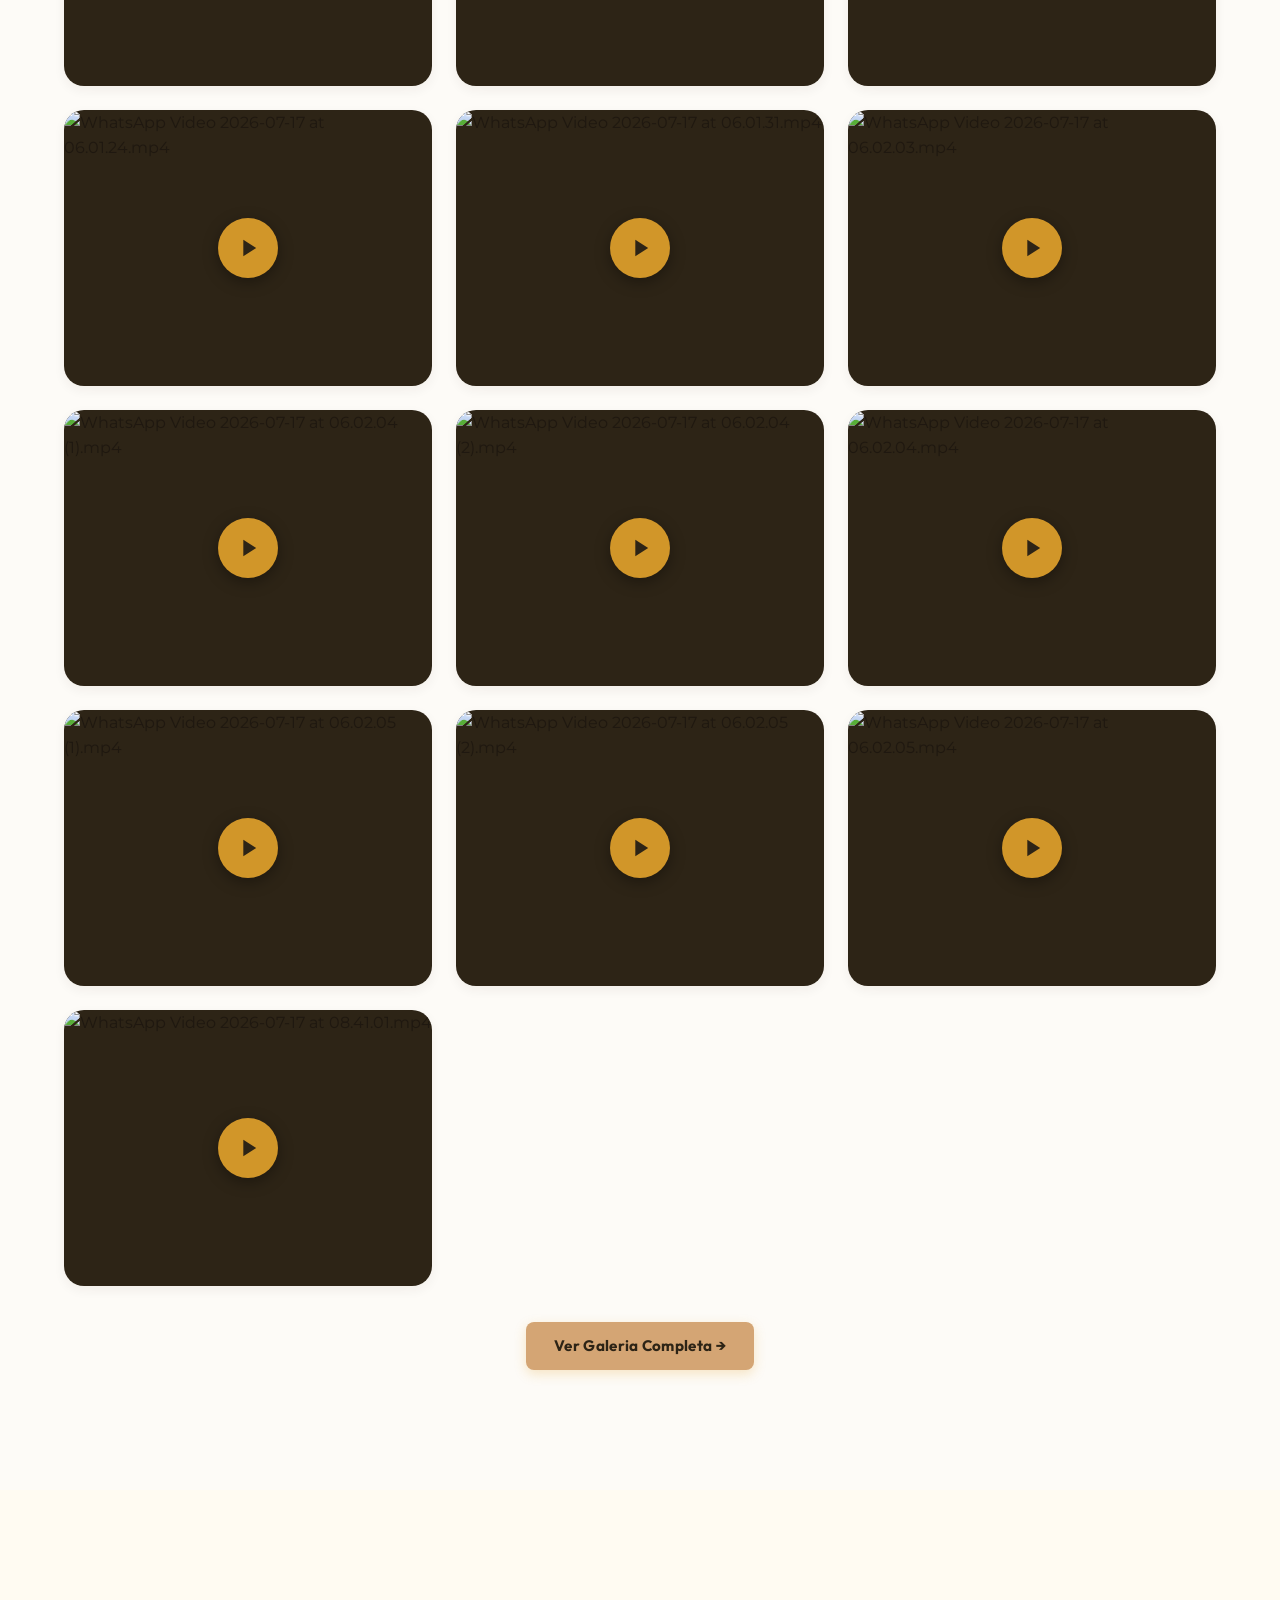
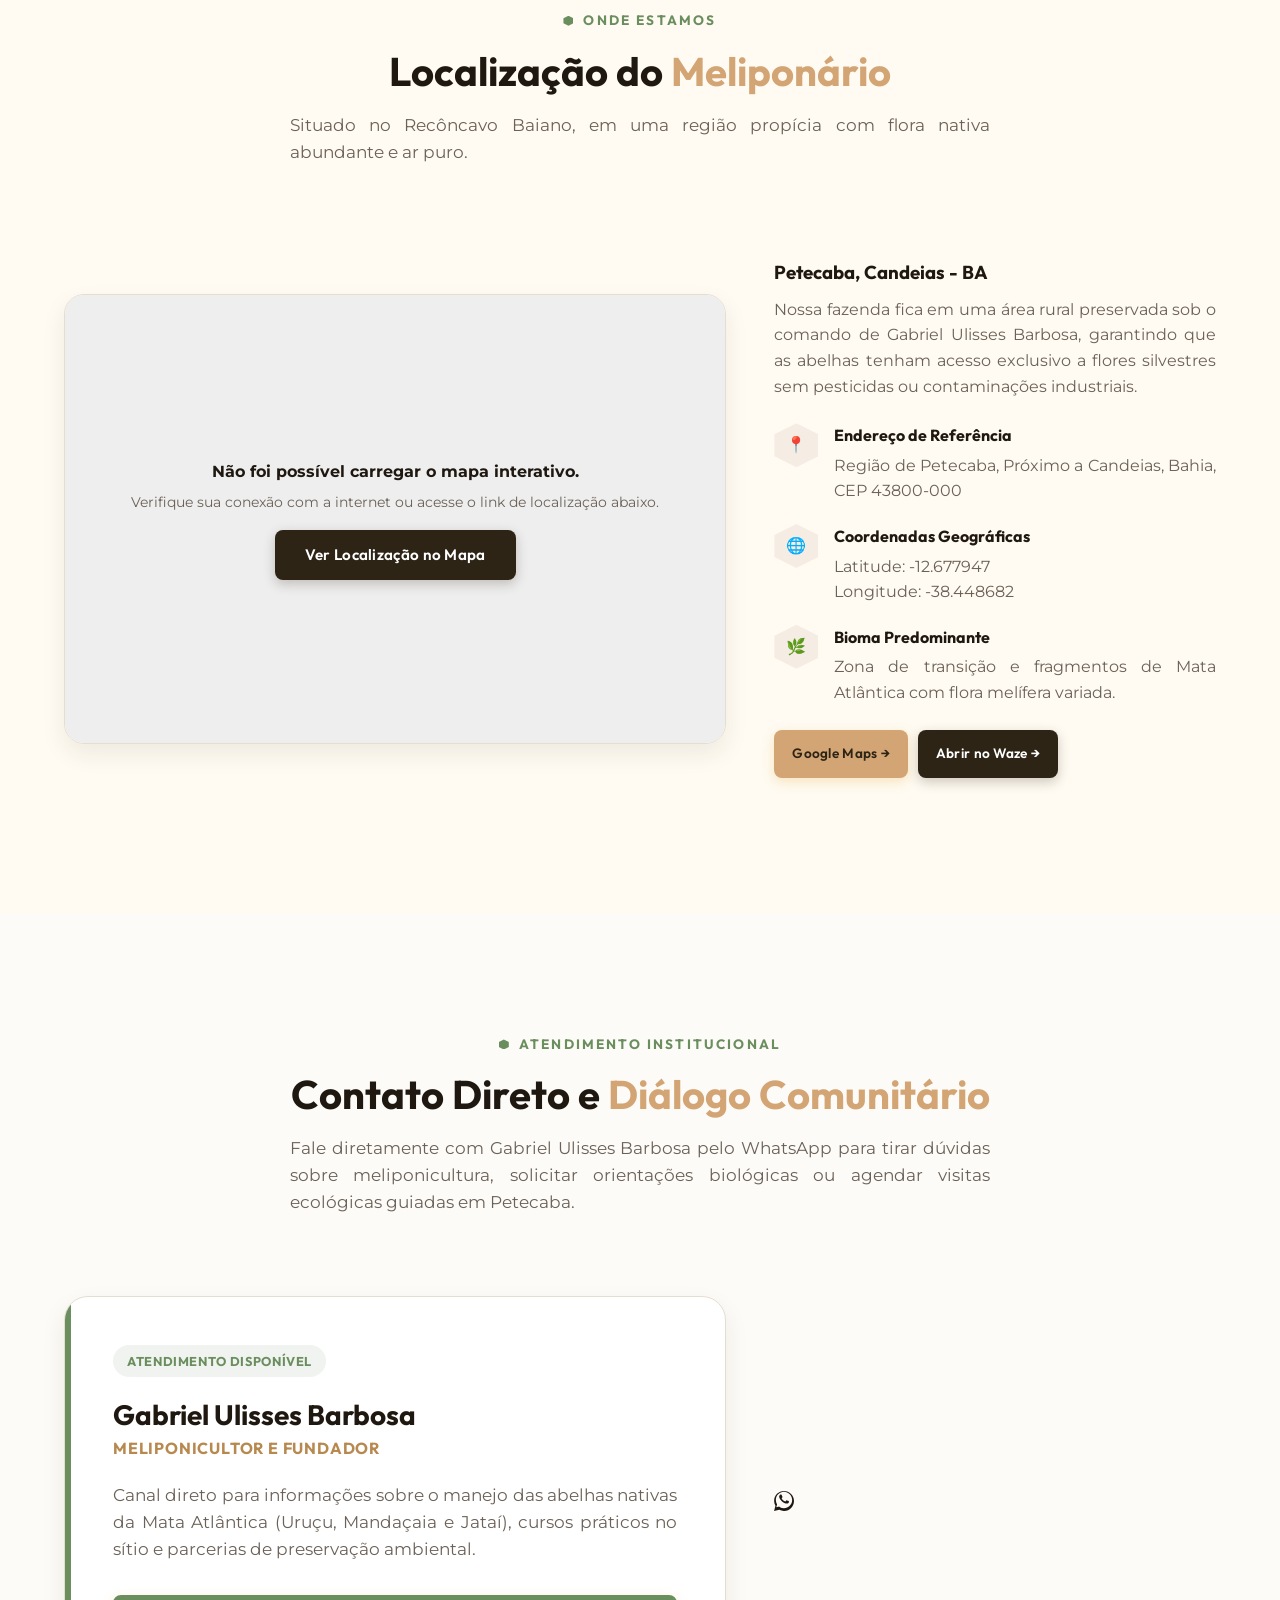
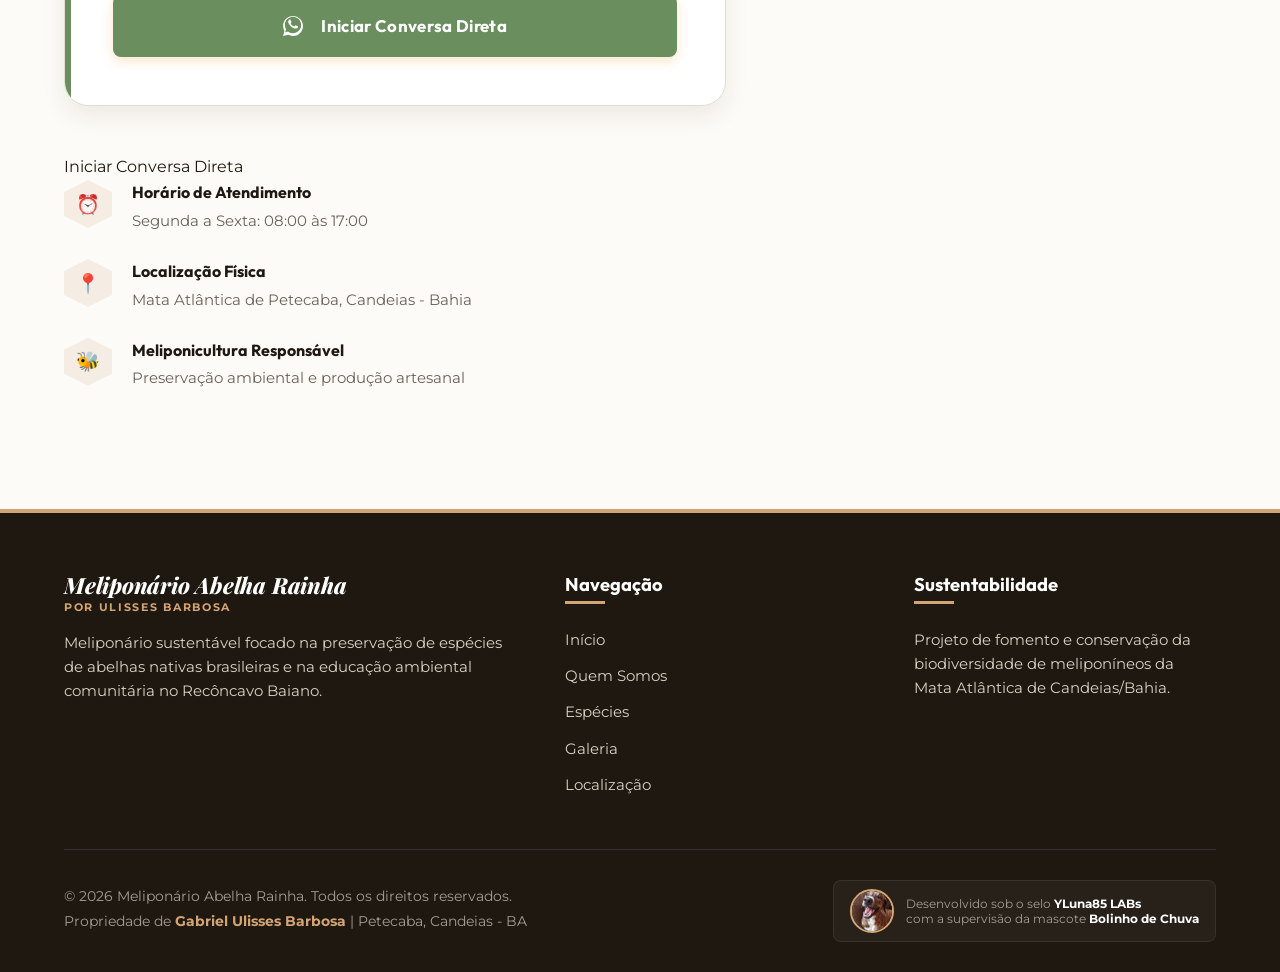
==== commit 7c1fb5b5: "Att" ====
--- a/index.html
+++ b/index.html
@@ -429,7 +429,7 @@
         <div class="gallery-grid">
           <!-- Item 1: Origem e Homenagem -->
           <div class="gallery-item" role="button" aria-label="Visualizar Imagem de Fábio Barbosa no início" tabindex="0">
-            <img src="https://lh3.googleusercontent.com/d/1BHCTEiyAi05cRWSLnnUpyt4Xraeqz38E" data-fallback="info/Fábio, irmão de Ulisses, o grande incetivador.jpg" alt="Fábio Barbosa, o grande incentivador da meliponicultura" loading="lazy">
+            <img src="https://lh3.googleusercontent.com/d/1pBT0QtIE9gu33_4EJKw0Jf8pAfTkNaiQ" data-fallback="info/Fábio, irmão de Ulisses, o grande incetivador.jpg" alt="Fábio Barbosa, o grande incentivador da meliponicultura" loading="lazy">
             <div class="gallery-overlay">
               <h3 class="gallery-title">Origem em 2018</h3>
               <p class="gallery-desc">Homenagem a Fábio Barbosa, o grande incentivador do meliponário.</p>
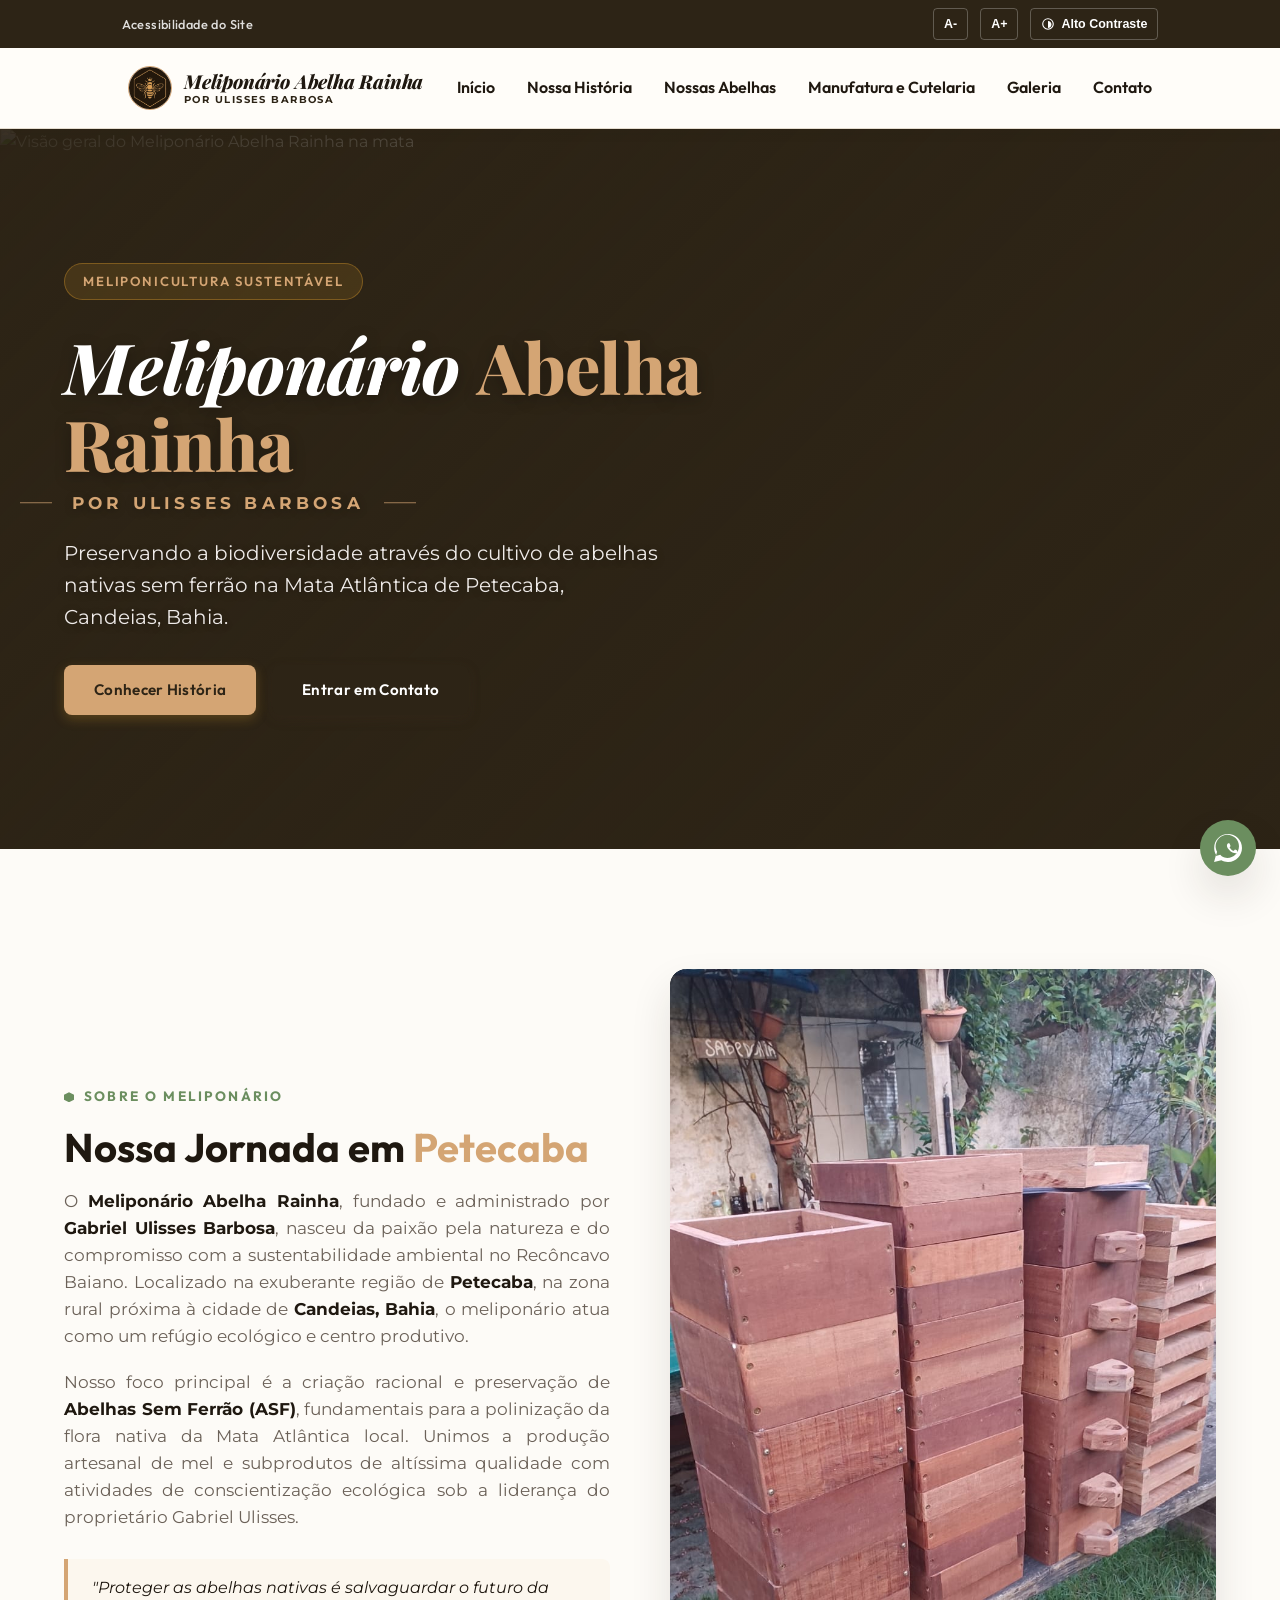
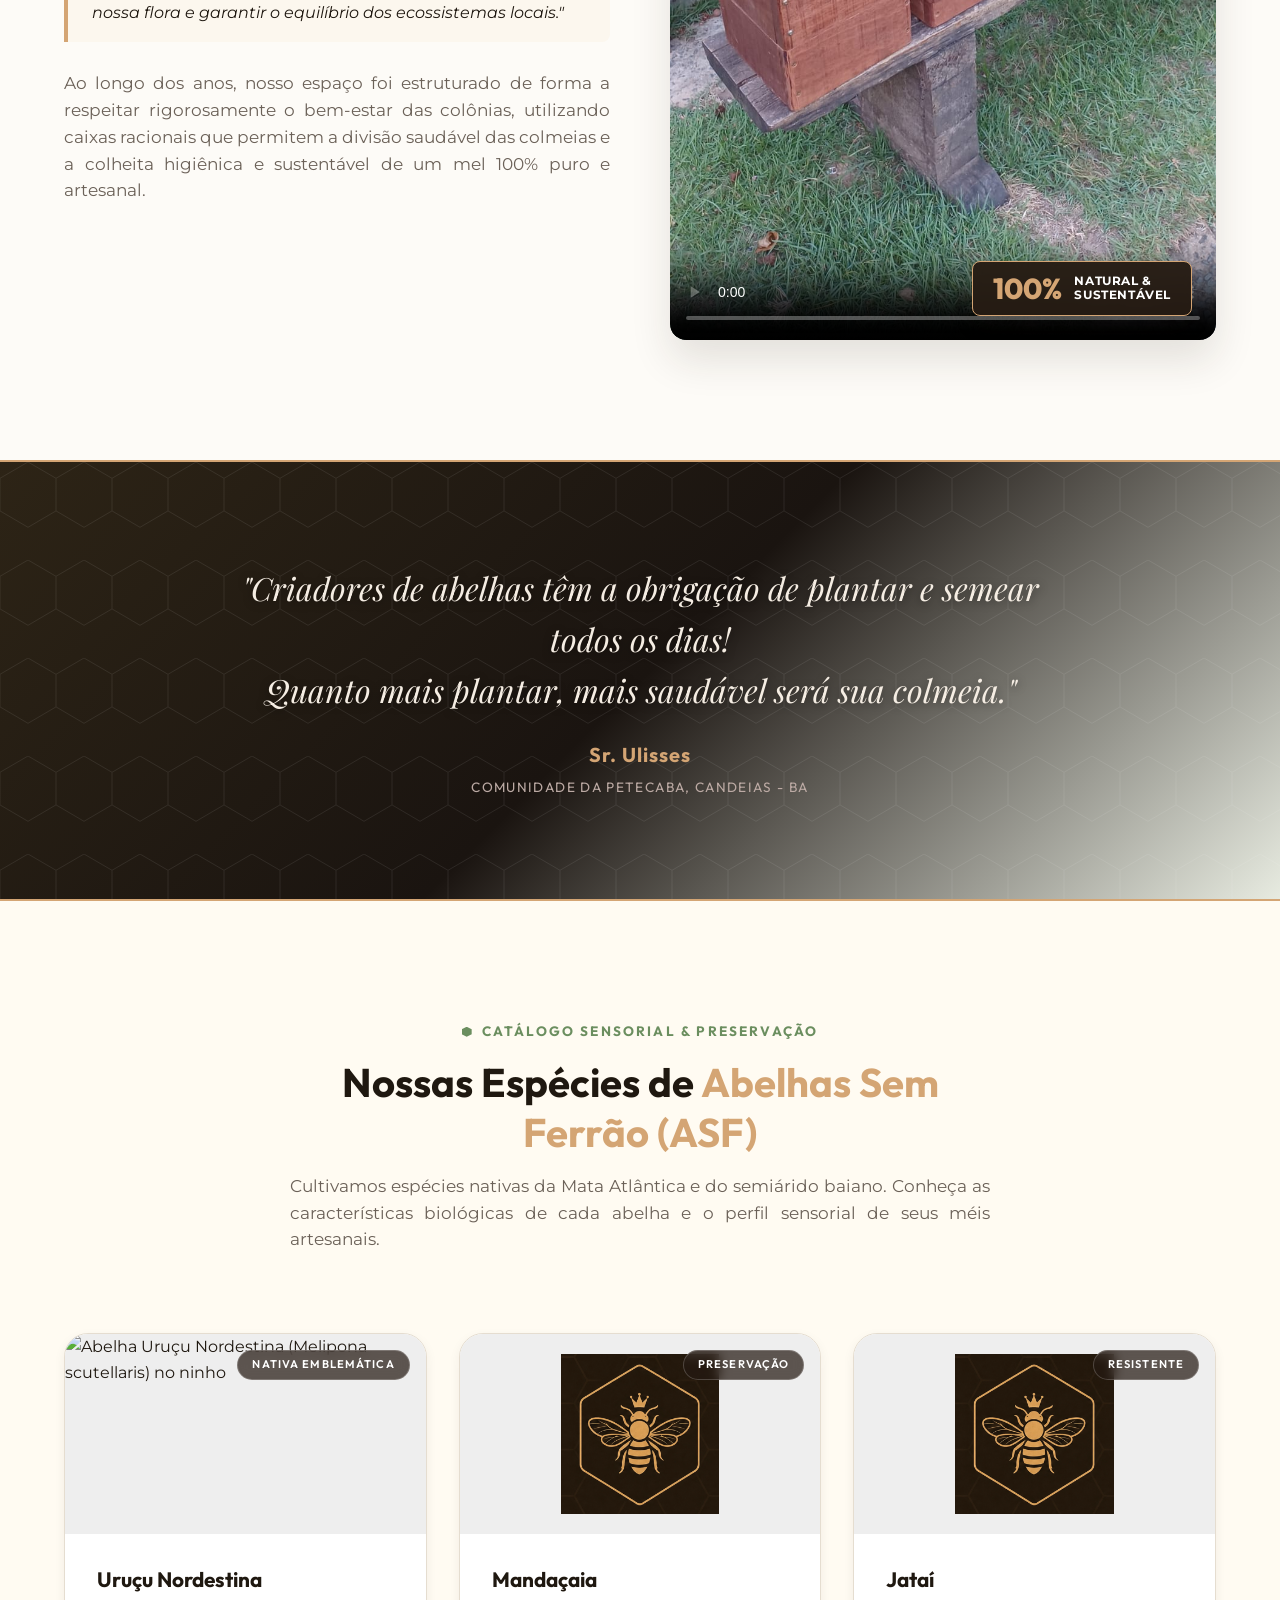
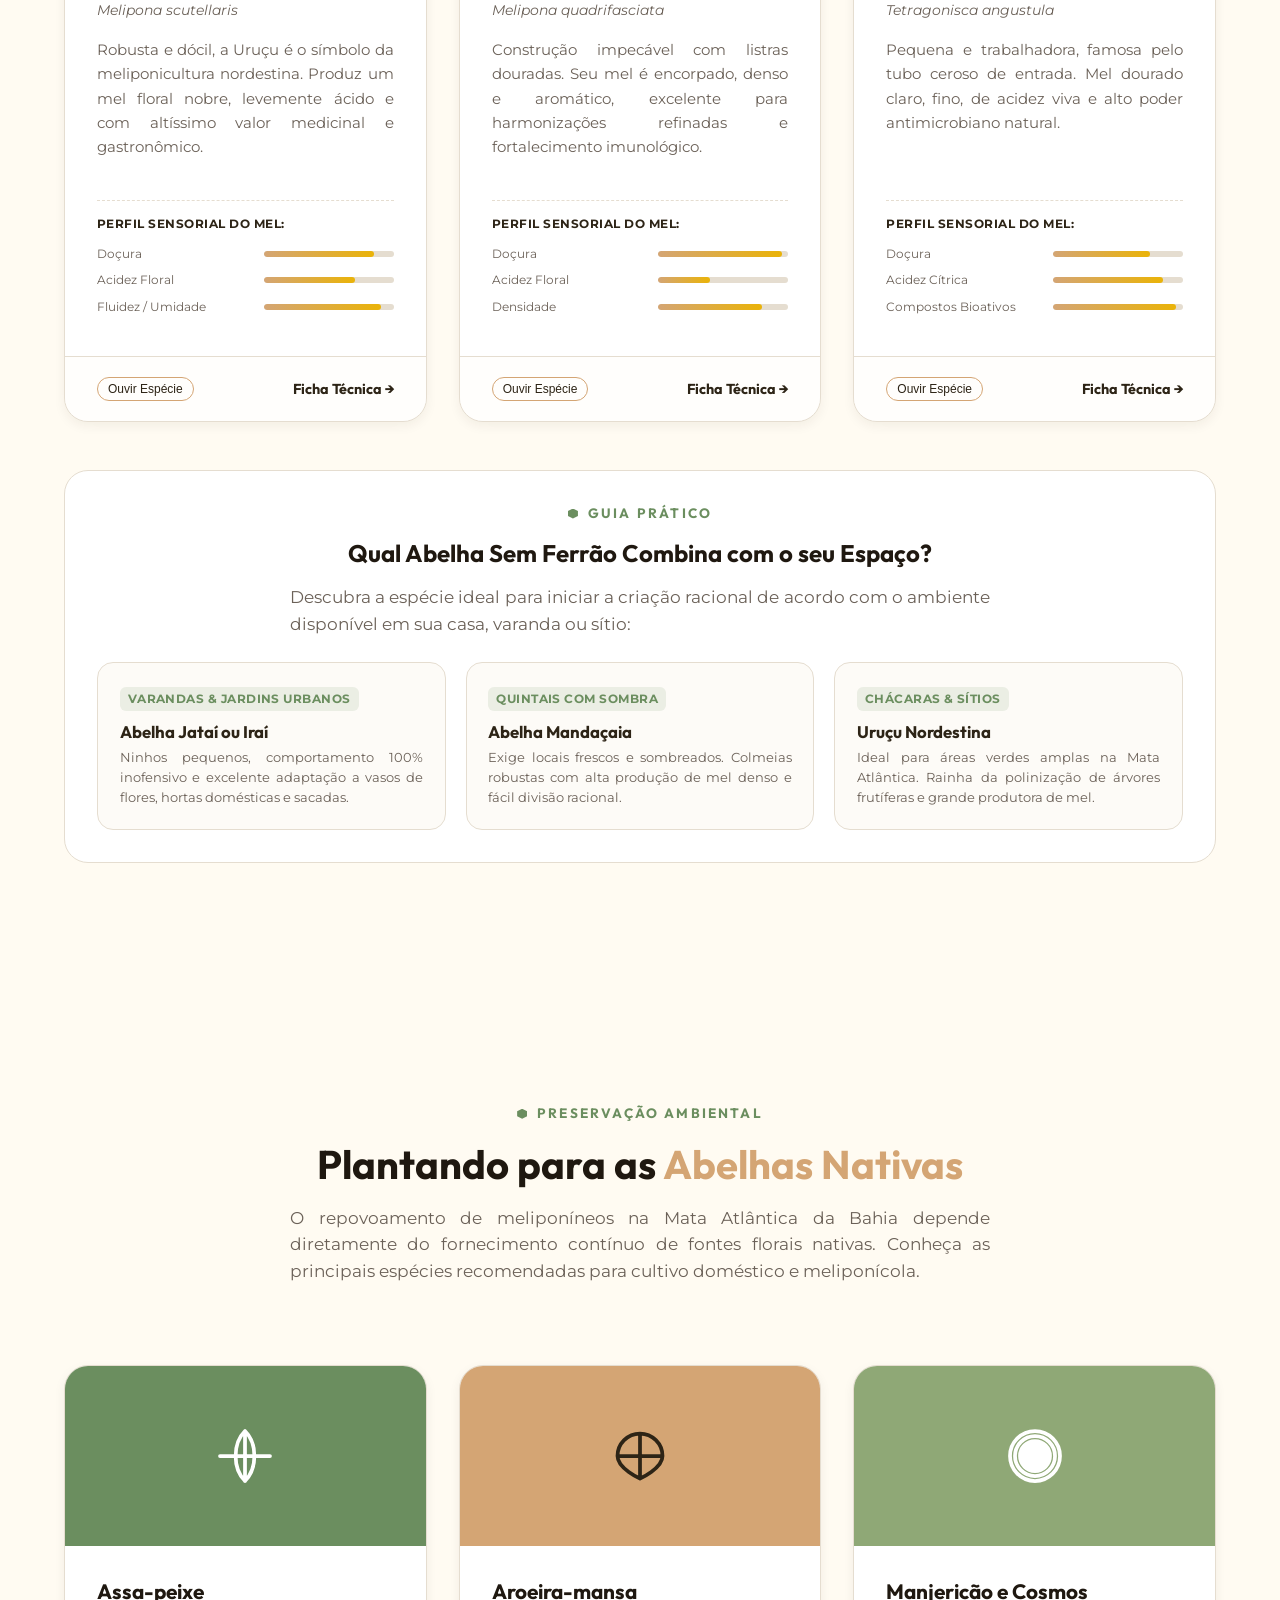
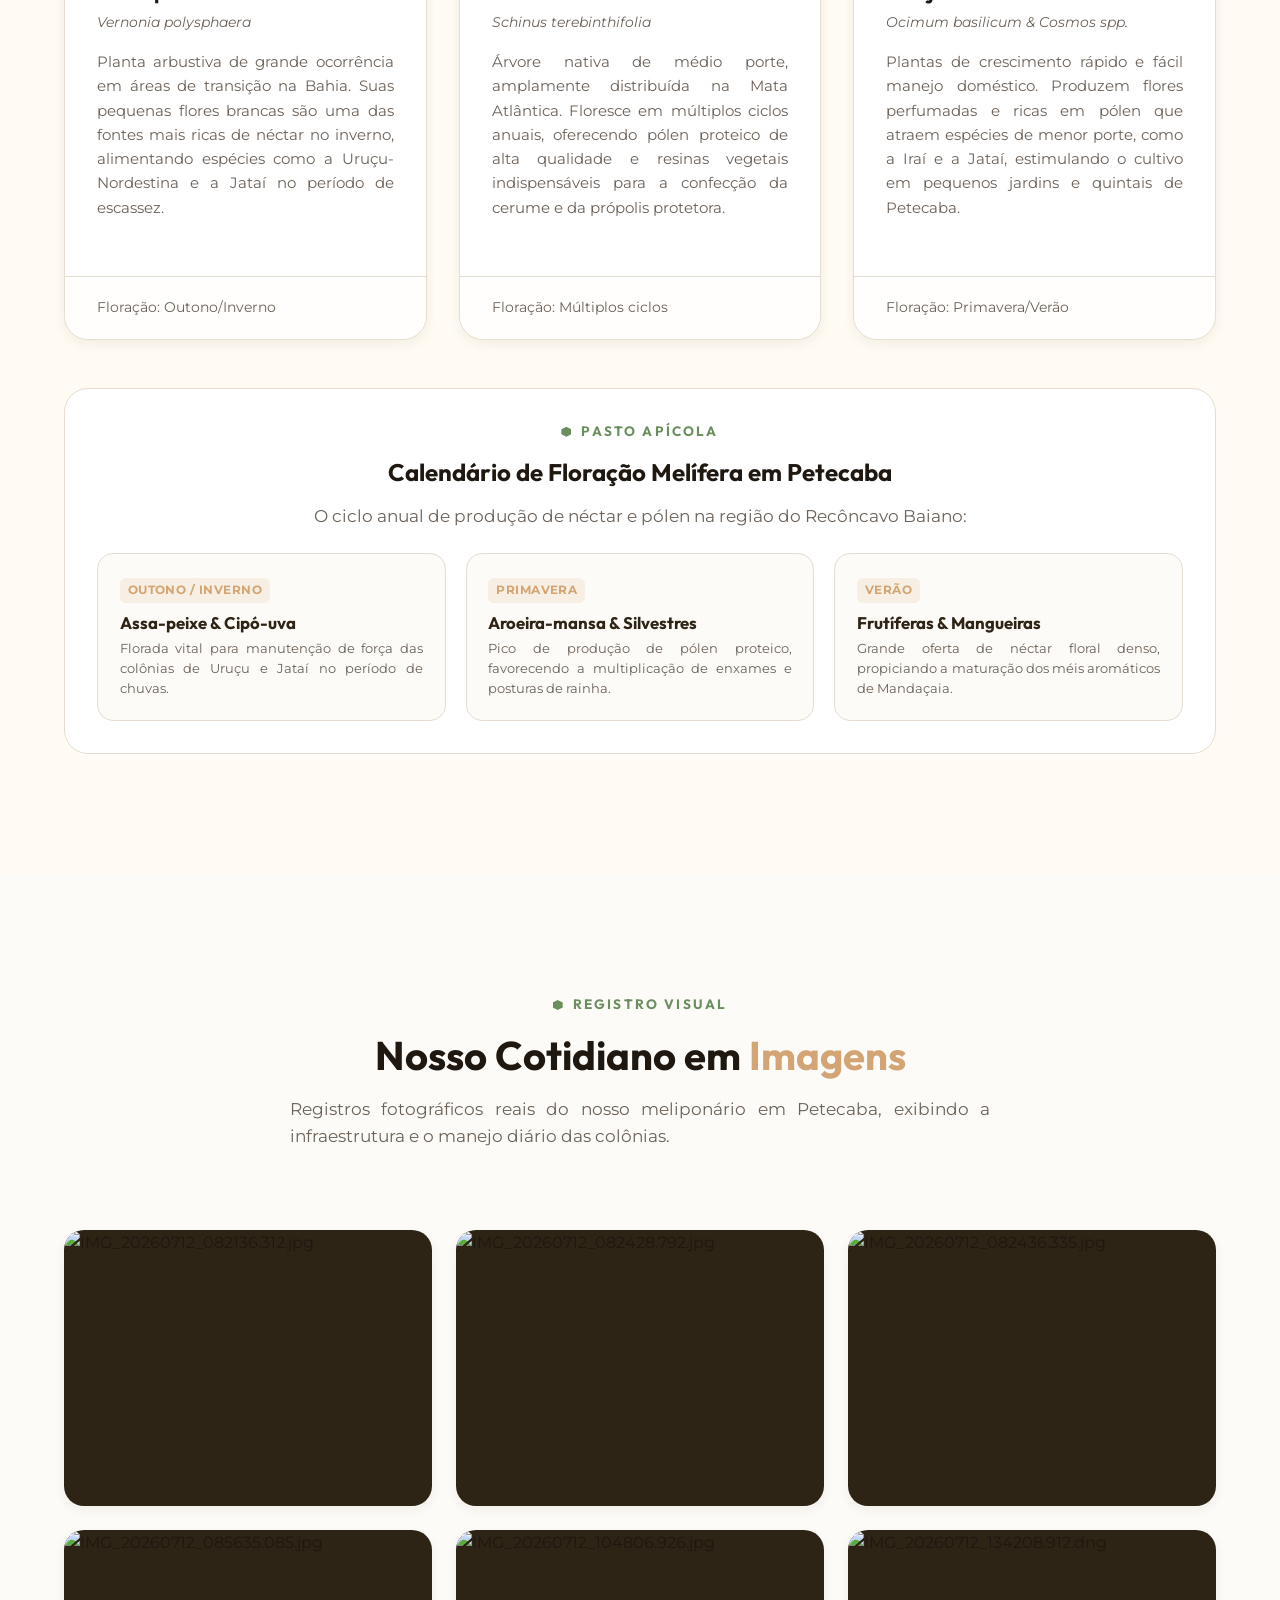
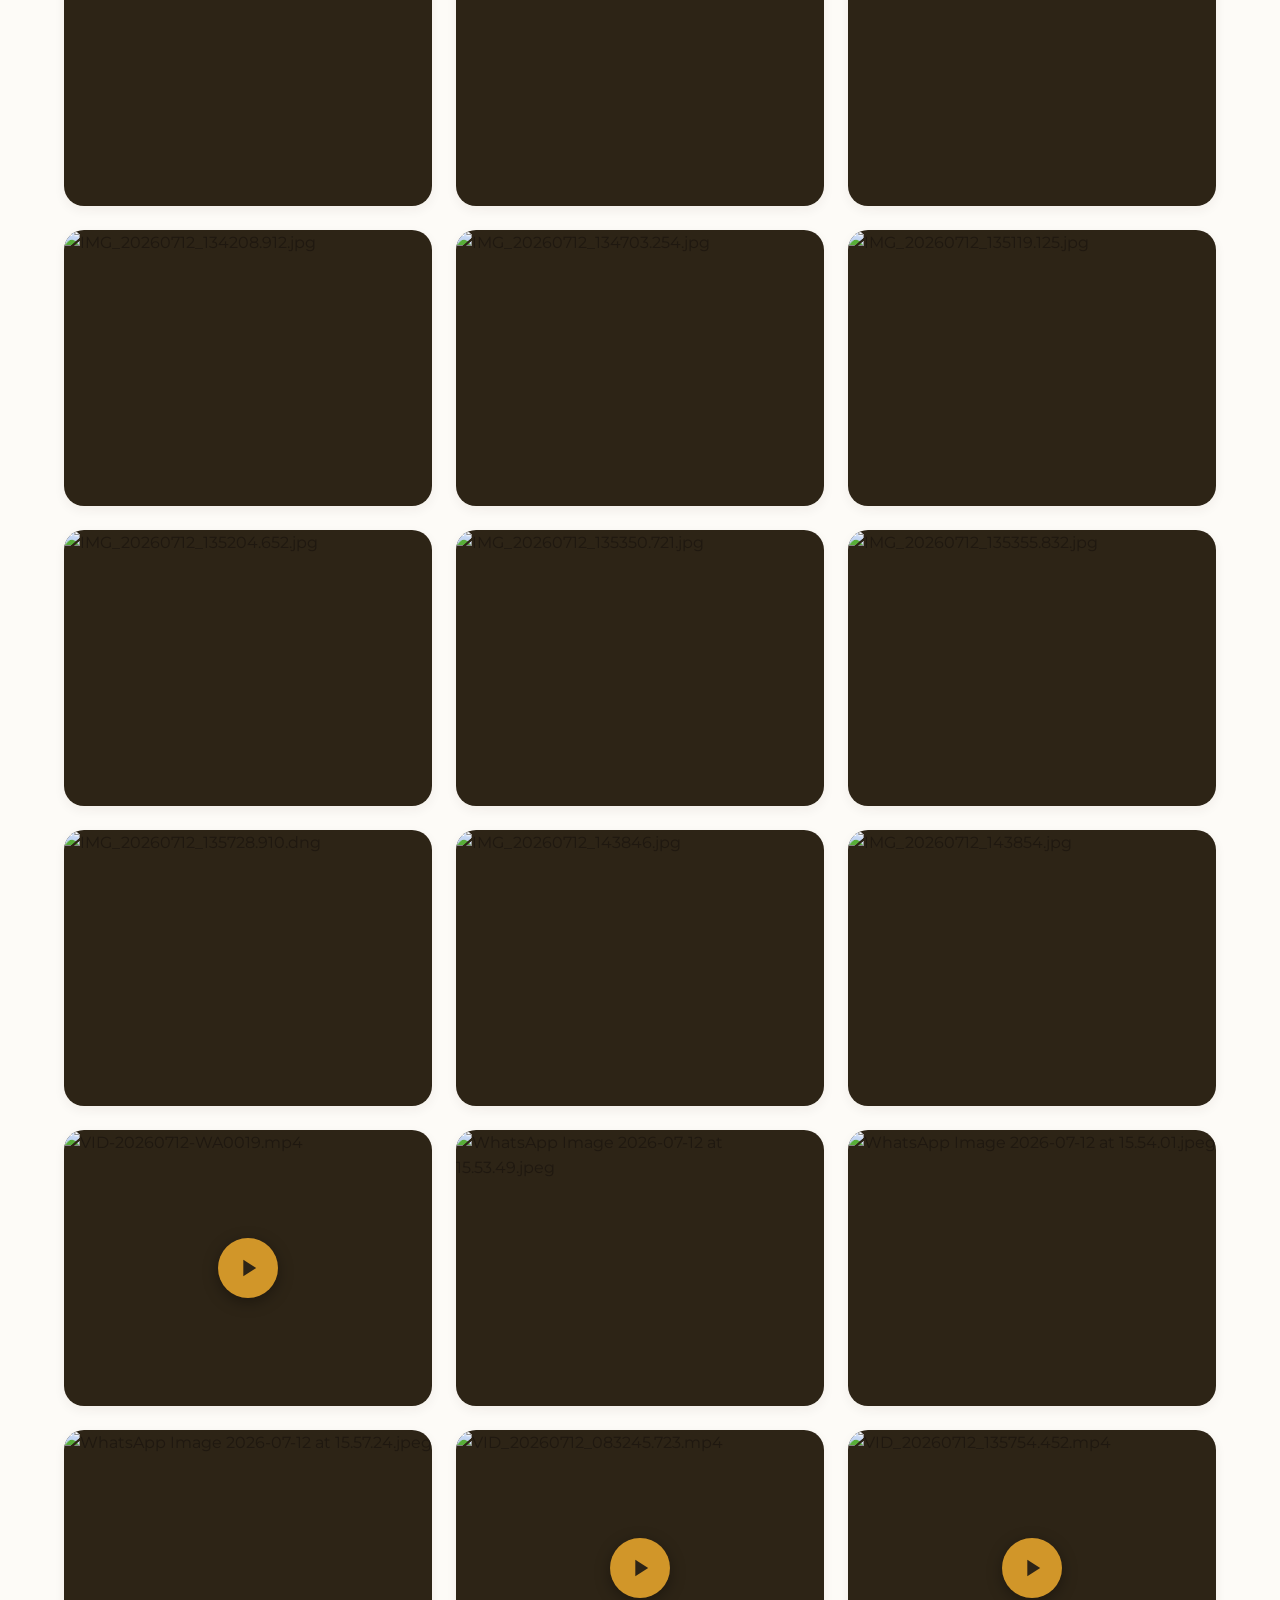
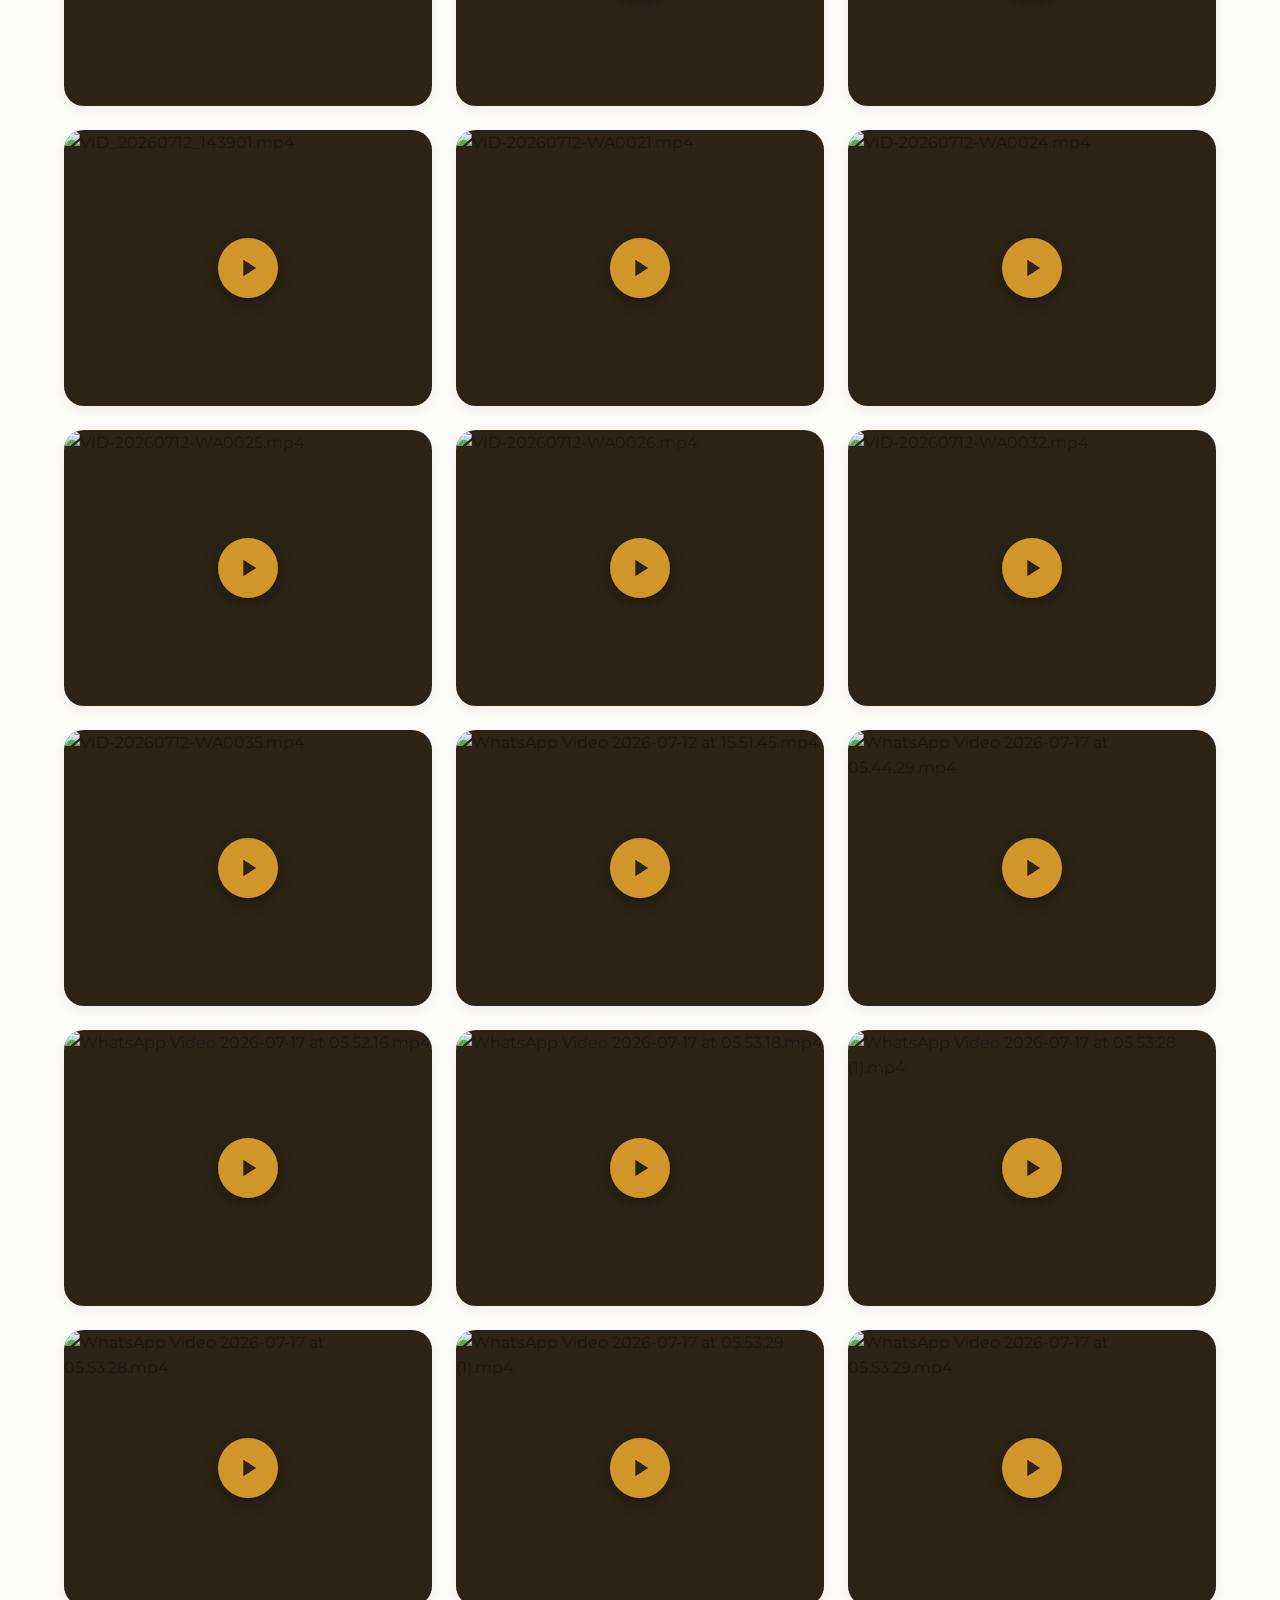
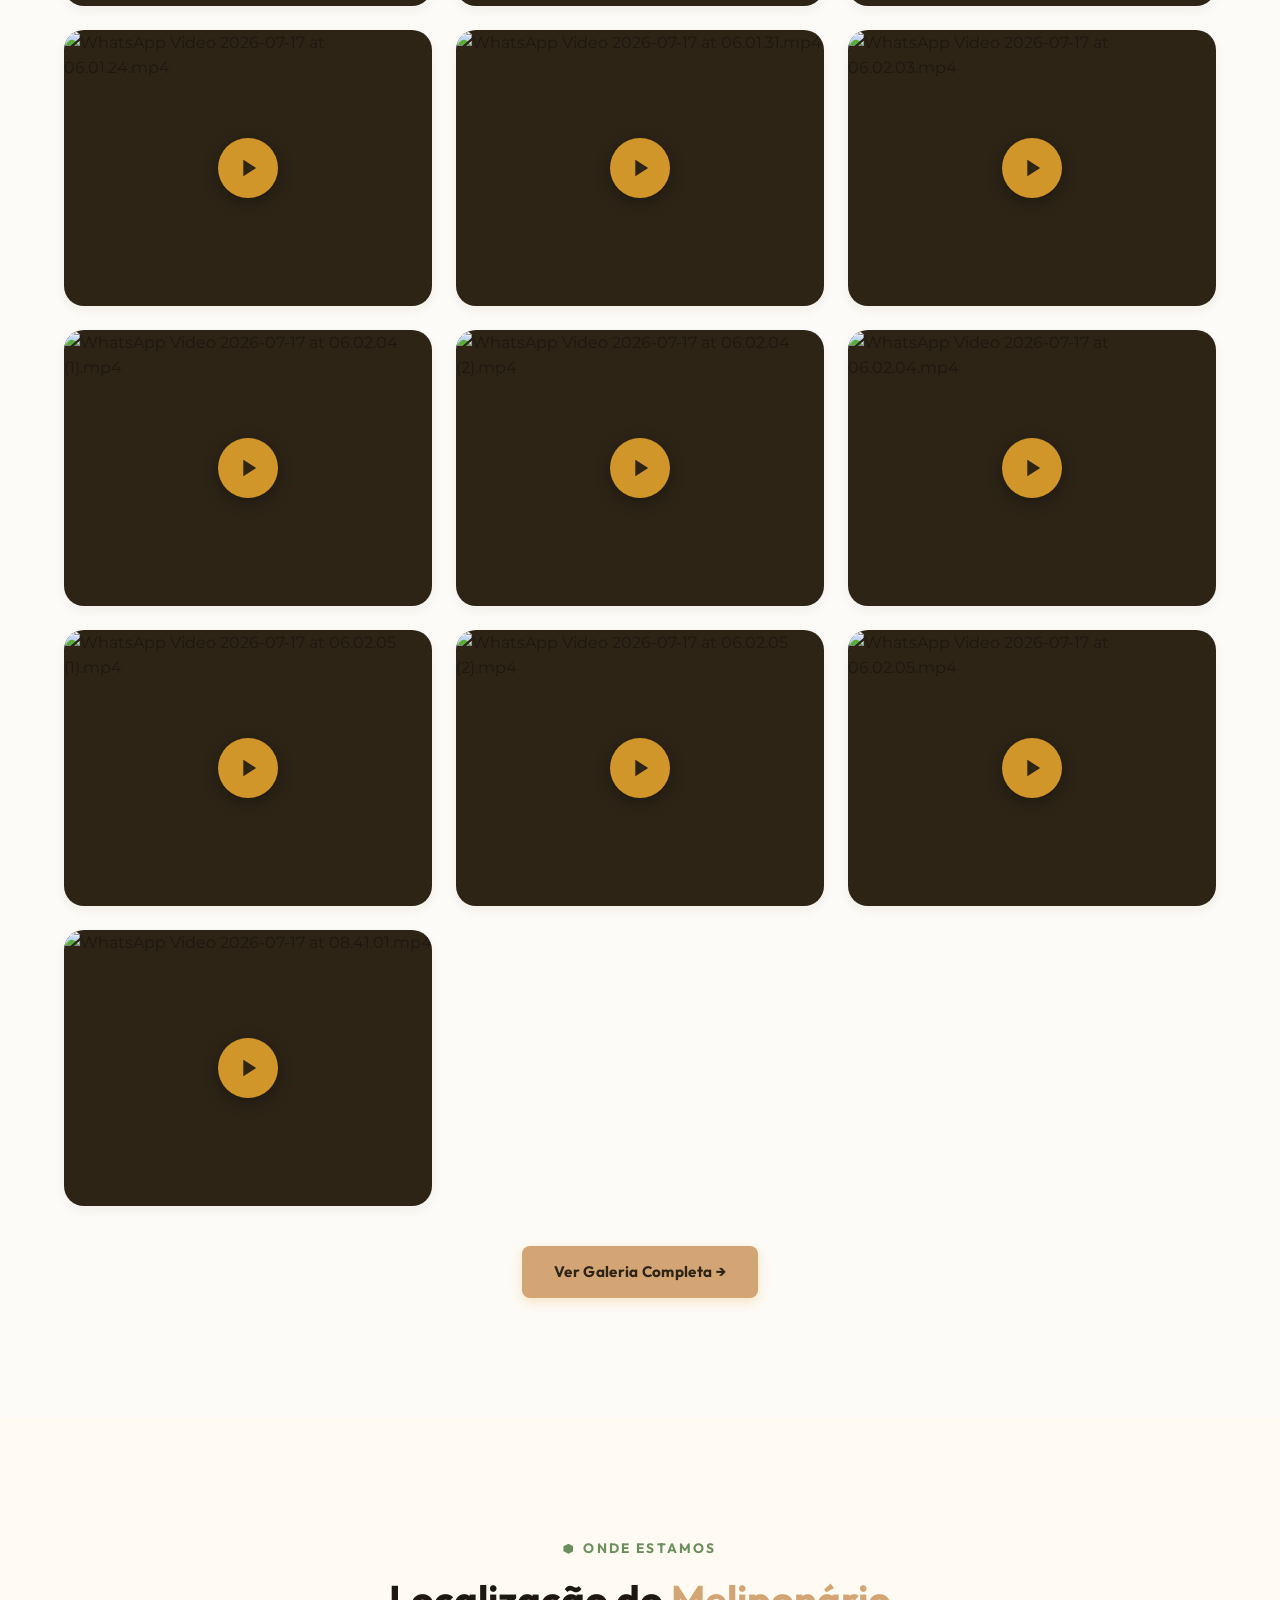
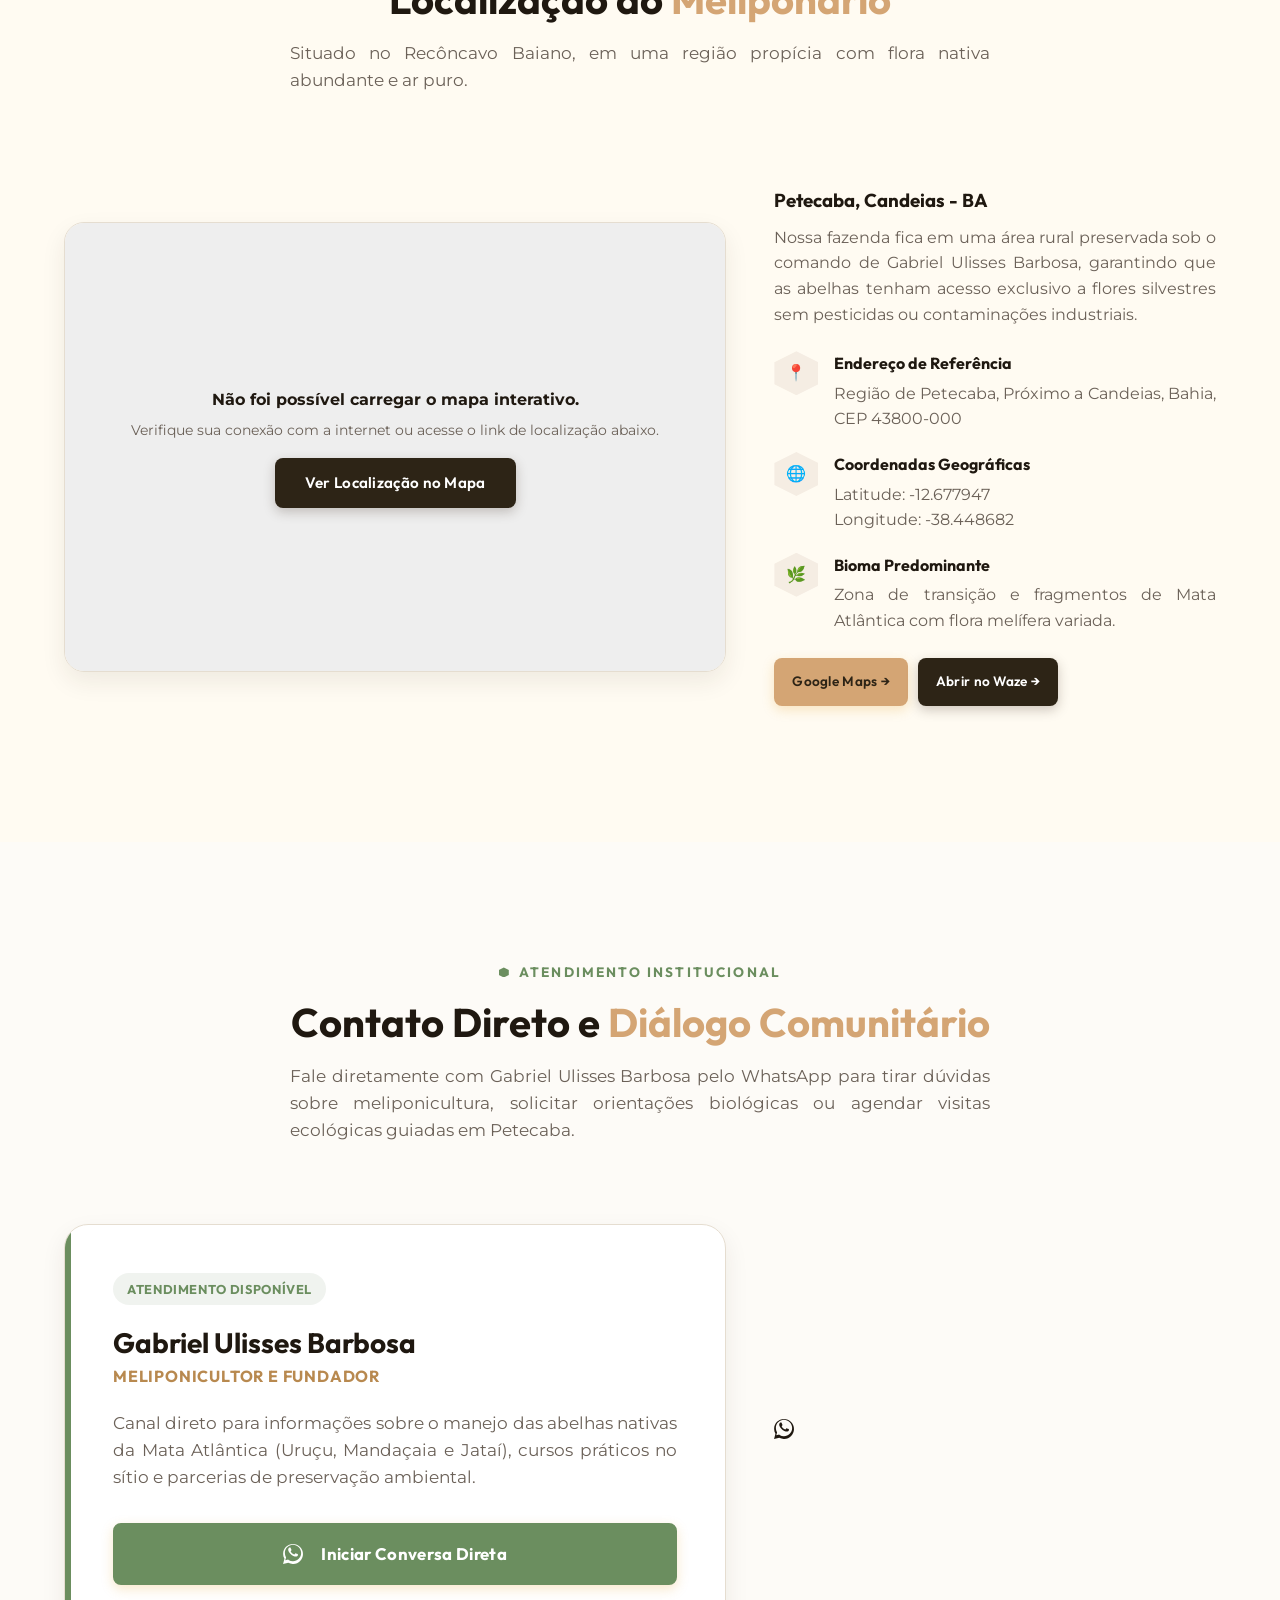
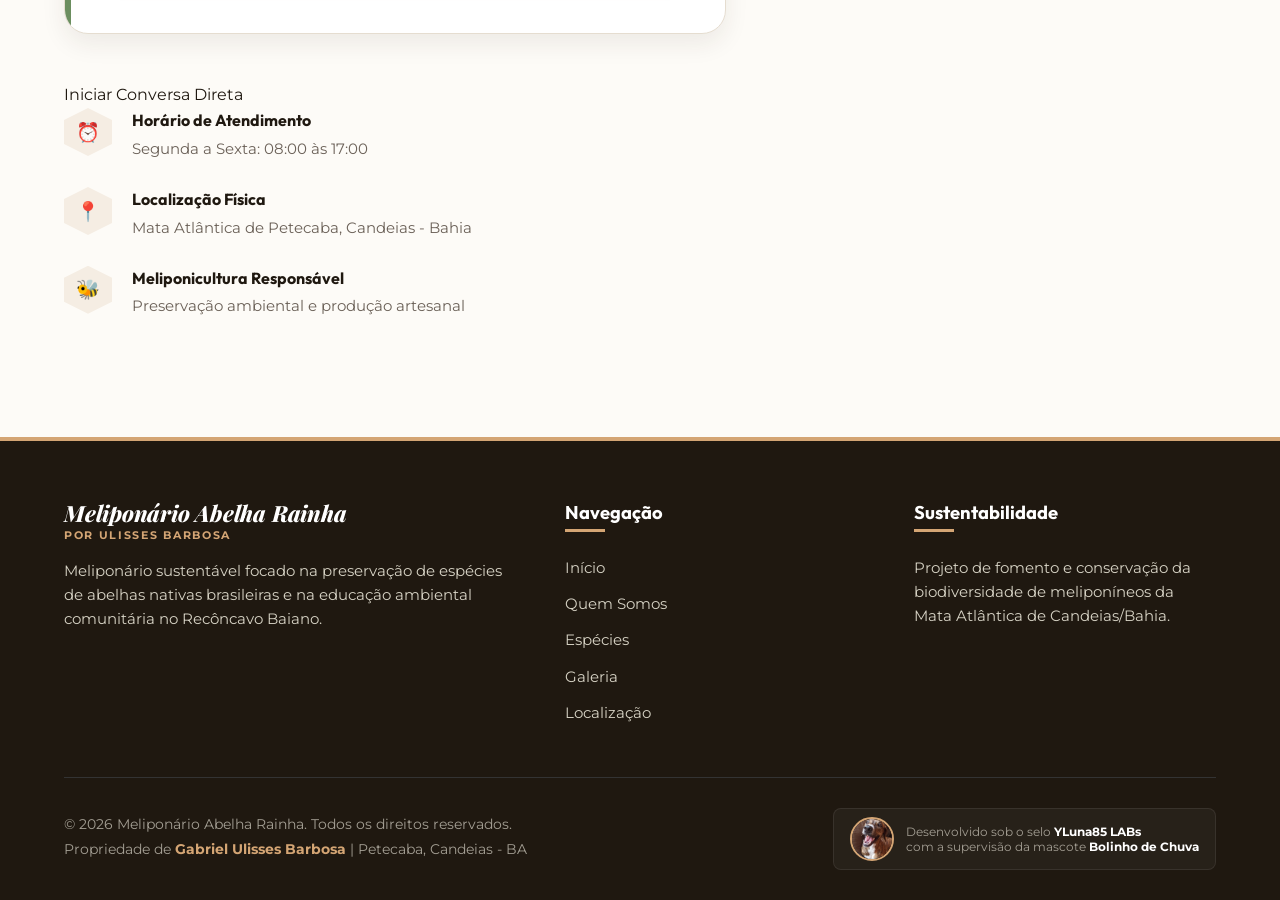
==== commit d0b37ab1: "Att" ====
--- a/index.html
+++ b/index.html
@@ -421,47 +421,50 @@
             Registros fotográficos reais do nosso meliponário em Petecaba, exibindo a infraestrutura e o manejo diário das colônias.
           </p>
         </div>
-        <!-- Filtros de Categoria -->
-        <div class="gallery-filters" role="tablist" aria-label="Filtros da galeria">
-          <button class="filter-btn active" data-filter="all" role="tab" aria-selected="true">Todas</button>
-        </div>
-
         <div class="gallery-grid">
-          <!-- Item 1: Origem e Homenagem -->
-          <div class="gallery-item" role="button" aria-label="Visualizar Imagem de Fábio Barbosa no início" tabindex="0">
-            <img src="https://lh3.googleusercontent.com/d/1pBT0QtIE9gu33_4EJKw0Jf8pAfTkNaiQ" data-fallback="info/Fábio, irmão de Ulisses, o grande incetivador.jpg" alt="Fábio Barbosa, o grande incentivador da meliponicultura" loading="lazy">
-            <div class="gallery-overlay">
-              <h3 class="gallery-title">Origem em 2018</h3>
-              <p class="gallery-desc">Homenagem a Fábio Barbosa, o grande incentivador do meliponário.</p>
-            </div>
-          </div>
-
-          <!-- Item 2: Uruçu Nordestina -->
-          <div class="gallery-item" role="button" aria-label="Visualizar Imagem da Uruçu Nordestina" tabindex="0">
-            <img src="https://lh3.googleusercontent.com/d/1aOlGfXfHfnyVLHJ-60RQpPvImpzk1aWx" data-fallback="info/uruçu nordestina.jpg" alt="Uruçu Nordestina no ninho" loading="lazy">
-            <div class="gallery-overlay">
-              <h3 class="gallery-title">Uruçu Nordestina</h3>
-              <p class="gallery-desc">Manejo racional da espécie nobre Melipona scutellaris.</p>
-            </div>
-          </div>
-
-          <!-- Item 3: Vídeo do Santuário -->
-          <div class="gallery-item gallery-item-video" role="button" aria-label="Visualizar Vídeo do Santuário das Abelhas" tabindex="0" data-video="https://drive.google.com/file/d/1X5n4clNCxGi0oDVr66qbdarkEmsWf6wh/preview">
-            <img src="https://lh3.googleusercontent.com/d/1KdBq-ACySp3ctLI2W64xiih-ny8tGuRX" data-fallback="info/citação de ulises.jpeg" alt="O Santuário das Abelhas Nativas em Petecaba (Vídeo)" loading="lazy">
-            <div class="video-play-indicator" aria-hidden="true">
-              <svg viewBox="0 0 24 24" width="24" height="24">
-                <path d="M8 5v14l11-7z" fill="currentColor"/>
-              </svg>
-            </div>
-            <div class="gallery-overlay">
-              <h3 class="gallery-title">O Espaço Natural</h3>
-              <p class="gallery-desc">Assista ao vídeo mostrando o sítio e as colônias na mata.</p>
-            </div>
-          </div>
-        </div>
-
-        <div style="margin-top: 36px; text-align: center;">
-          <a href="galeria.html" class="btn btn-primary" style="padding: 12px 28px; font-weight: 700;">
+          <!-- Imagem 1 -->
+          <div class="gallery-item" role="button" aria-label="Visualizar registro do meliponário" tabindex="0">
+            <img src="https://lh3.googleusercontent.com/d/1pBT0QtIE9gu33_4EJKw0Jf8pAfTkNaiQ" data-fallback="info/Fábio, irmão de Ulisses, o grande incetivador.jpg" alt="Registro fotográfico do Meliponário Abelha Rainha" loading="lazy">
+            <div class="gallery-overlay gallery-overlay-empty">
+              <span class="gallery-zoom-icon" aria-hidden="true">+</span>
+            </div>
+          </div>
+
+          <!-- Imagem 2 -->
+          <div class="gallery-item" role="button" aria-label="Visualizar registro do meliponário" tabindex="0">
+            <img src="https://lh3.googleusercontent.com/d/1aOlGfXfHfnyVLHJ-60RQpPvImpzk1aWx" data-fallback="info/uruçu nordestina.jpg" alt="Registro fotográfico do Meliponário Abelha Rainha" loading="lazy">
+            <div class="gallery-overlay gallery-overlay-empty">
+              <span class="gallery-zoom-icon" aria-hidden="true">+</span>
+            </div>
+          </div>
+
+          <!-- Imagem 3 -->
+          <div class="gallery-item" role="button" aria-label="Visualizar registro do meliponário" tabindex="0">
+            <img src="https://lh3.googleusercontent.com/d/1KdBq-ACySp3ctLI2W64xiih-ny8tGuRX" data-fallback="info/citação de ulises.jpeg" alt="Registro fotográfico do Meliponário Abelha Rainha" loading="lazy">
+            <div class="gallery-overlay gallery-overlay-empty">
+              <span class="gallery-zoom-icon" aria-hidden="true">+</span>
+            </div>
+          </div>
+
+          <!-- Imagem 4 -->
+          <div class="gallery-item" role="button" aria-label="Visualizar registro do meliponário" tabindex="0">
+            <img src="https://lh3.googleusercontent.com/d/1ueqQZO3jolupJ6MWXLJvnFzUvTlGoBQm" data-fallback="info/Mel de Uruçu Nordestina.jpeg" alt="Registro fotográfico do Meliponário Abelha Rainha" loading="lazy">
+            <div class="gallery-overlay gallery-overlay-empty">
+              <span class="gallery-zoom-icon" aria-hidden="true">+</span>
+            </div>
+          </div>
+
+          <!-- Imagem 5 -->
+          <div class="gallery-item" role="button" aria-label="Visualizar registro do meliponário" tabindex="0">
+            <img src="https://lh3.googleusercontent.com/d/1BHCTEiyAi05cRWSLnnUpyt4Xraeqz38E" data-fallback="WhatsApp%20Image%202026-07-12%20at%2015.53.49.jpeg" alt="Registro fotográfico do Meliponário Abelha Rainha" loading="lazy">
+            <div class="gallery-overlay gallery-overlay-empty">
+              <span class="gallery-zoom-icon" aria-hidden="true">+</span>
+            </div>
+          </div>
+        </div>
+
+        <div style="margin-top: 40px; text-align: center;">
+          <a href="galeria.html" class="btn btn-primary" style="padding: 14px 32px; font-weight: 700;">
             Ver Galeria Completa &rarr;
           </a>
         </div>
--- a/style.css
+++ b/style.css
@@ -2793,9 +2793,14 @@
 
 .gallery-photo-card img {
   width: 100%;
-  height: 240px;
+  height: 280px;
   object-fit: cover;
   display: block;
+  transition: transform 0.4s cubic-bezier(0.25, 1, 0.5, 1);
+}
+
+.gallery-photo-card:hover img {
+  transform: scale(1.03);
 }
 
 .gallery-photo-info {
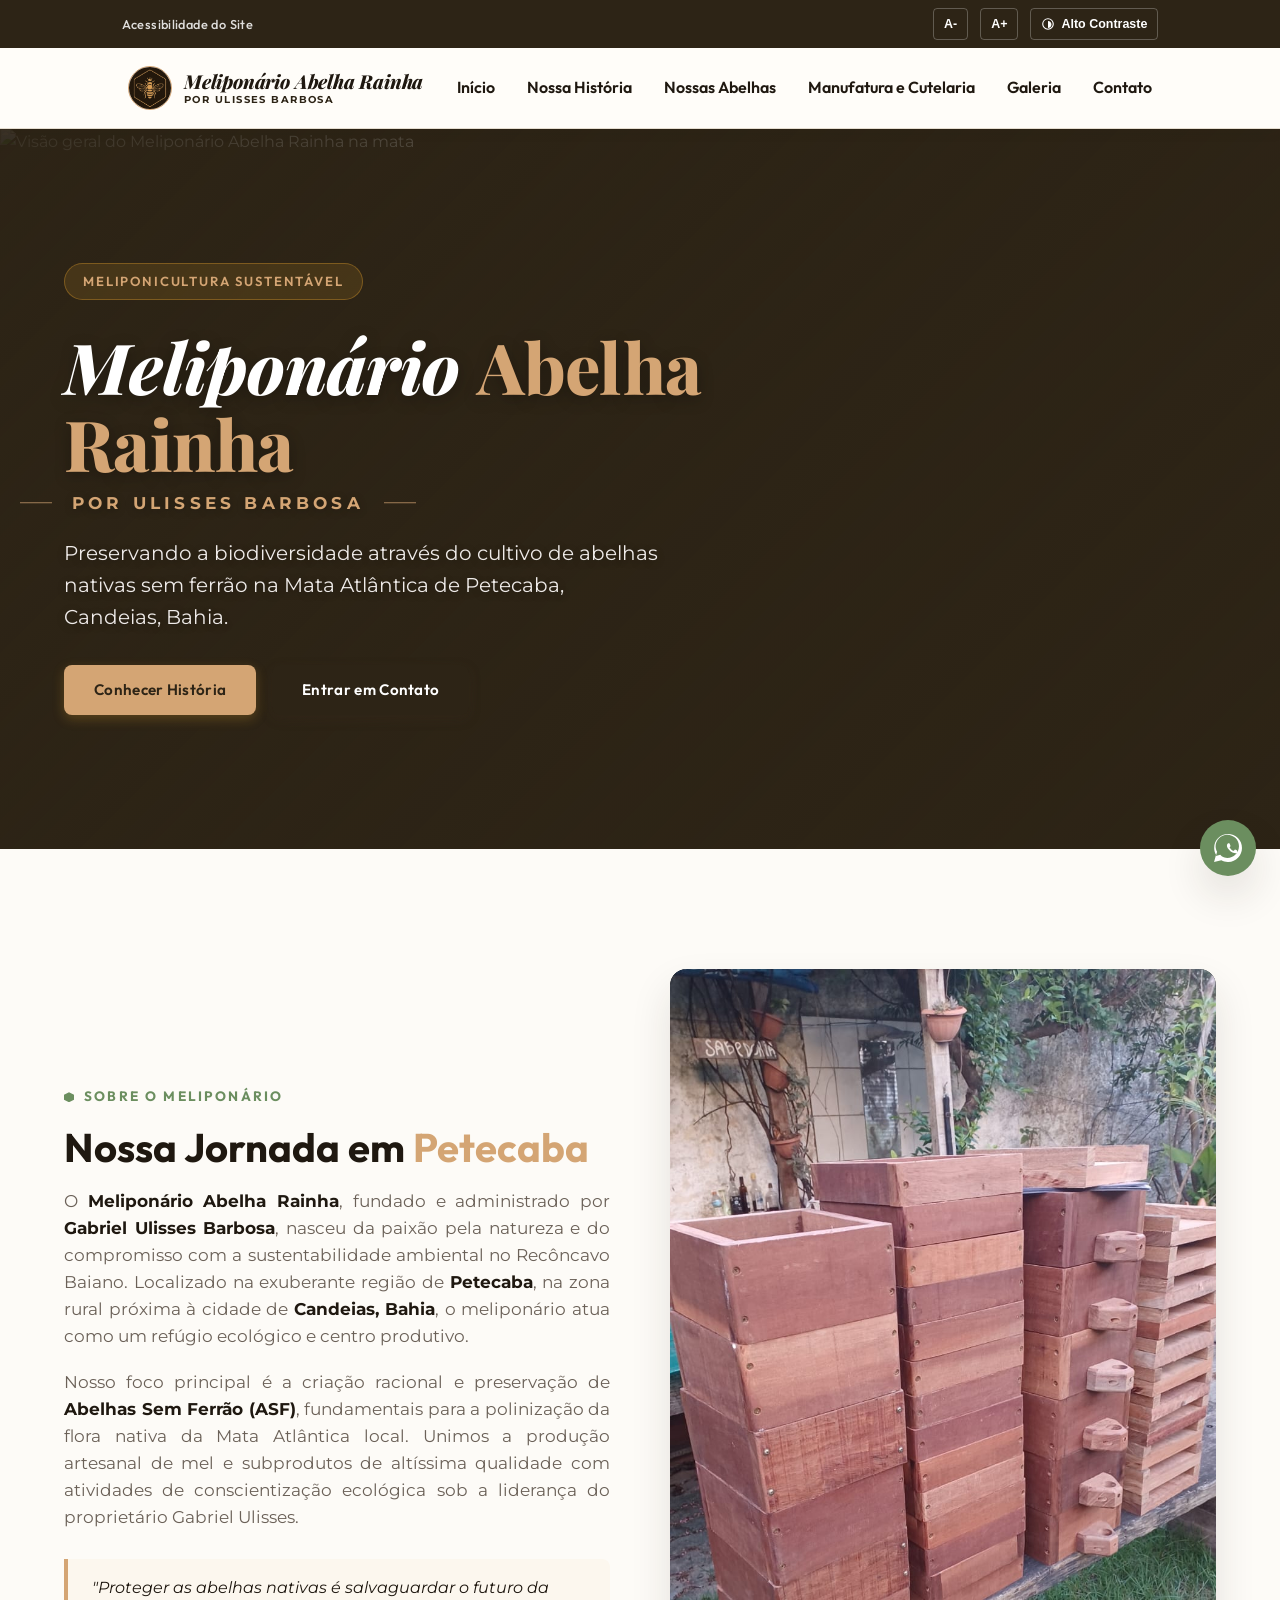
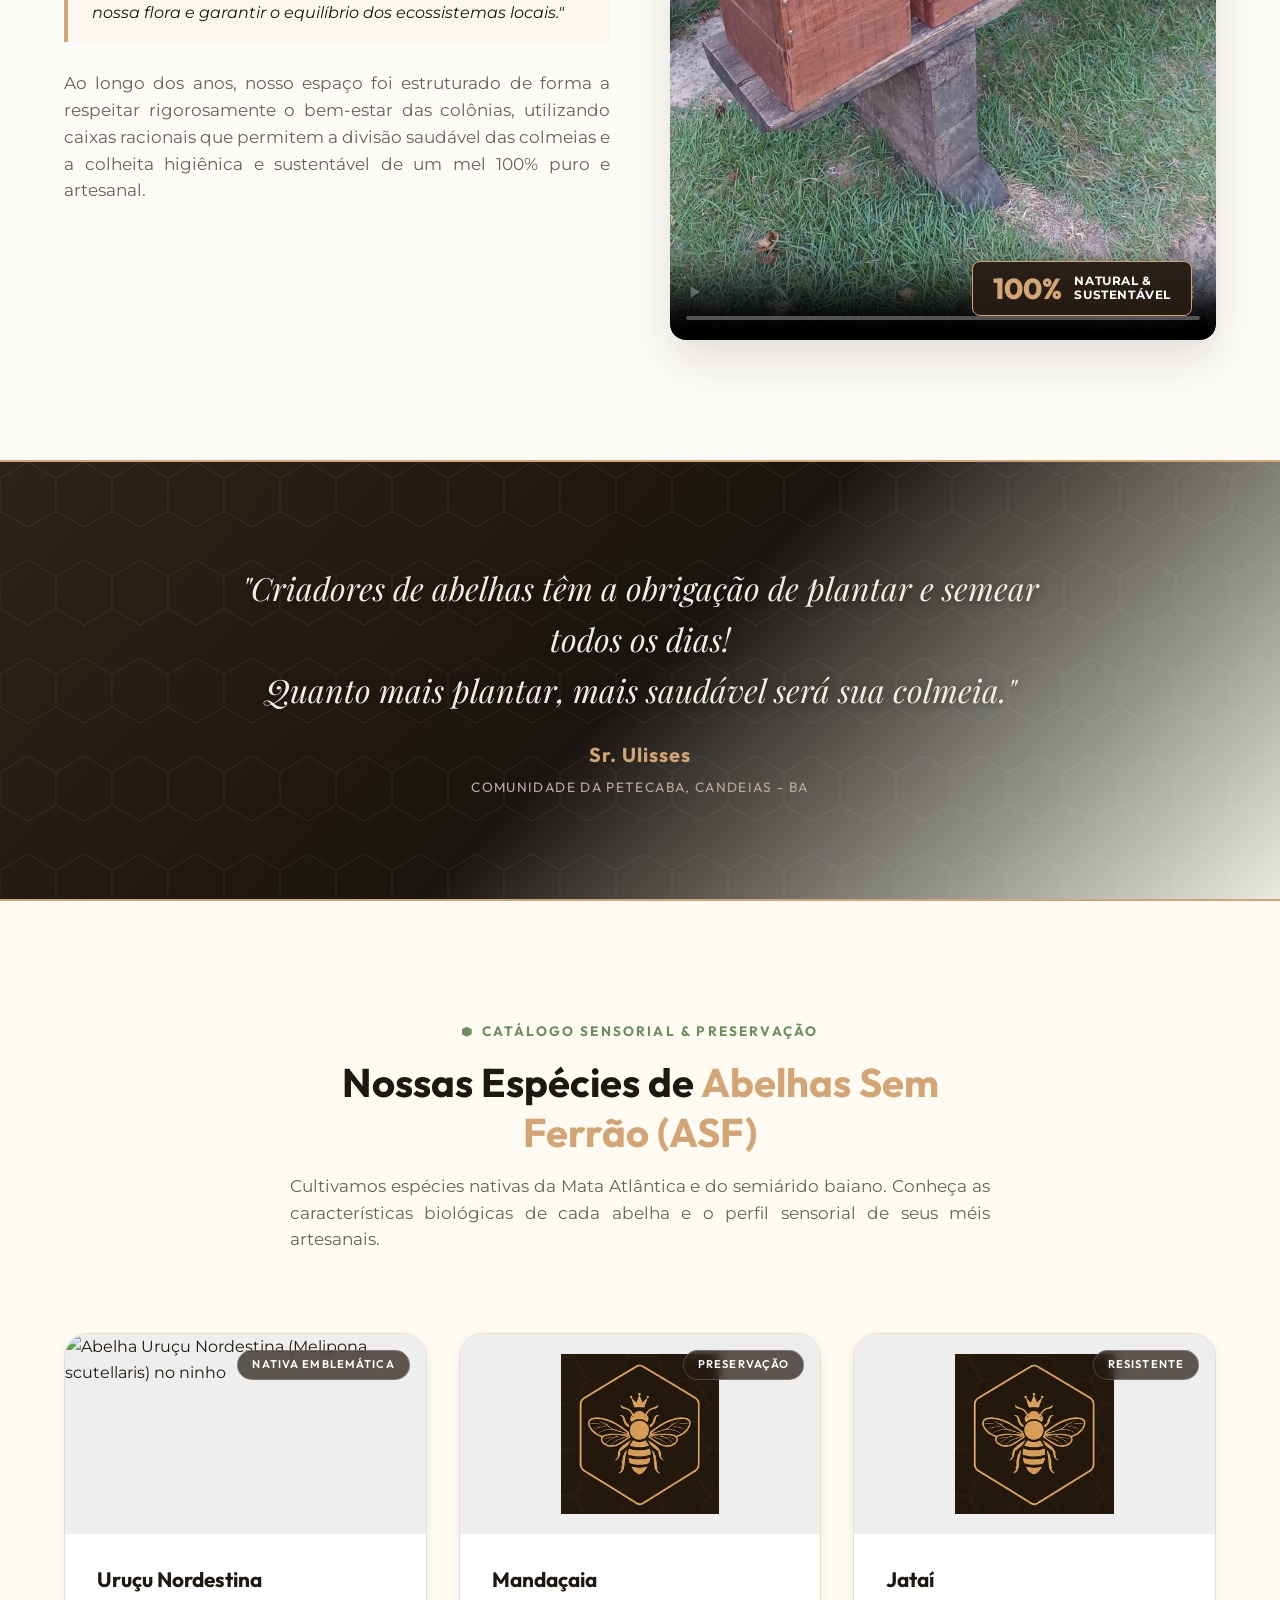
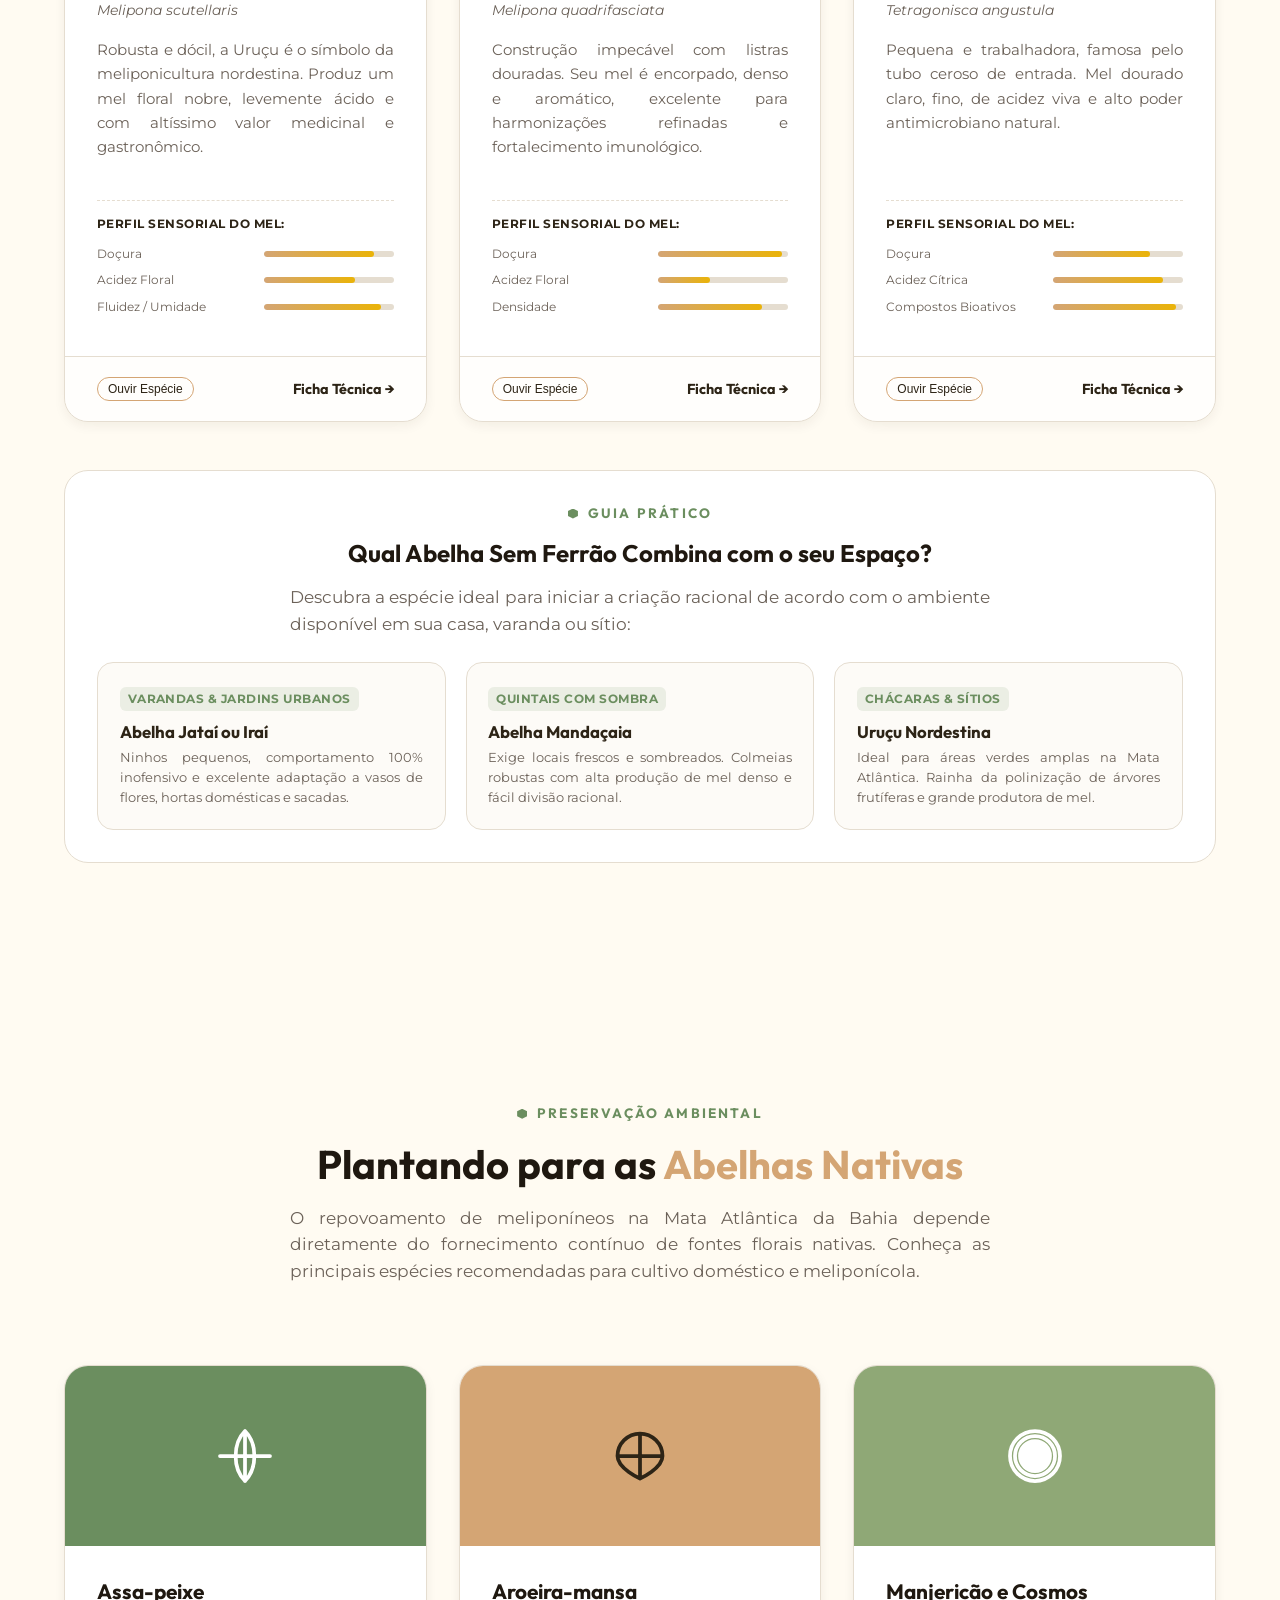
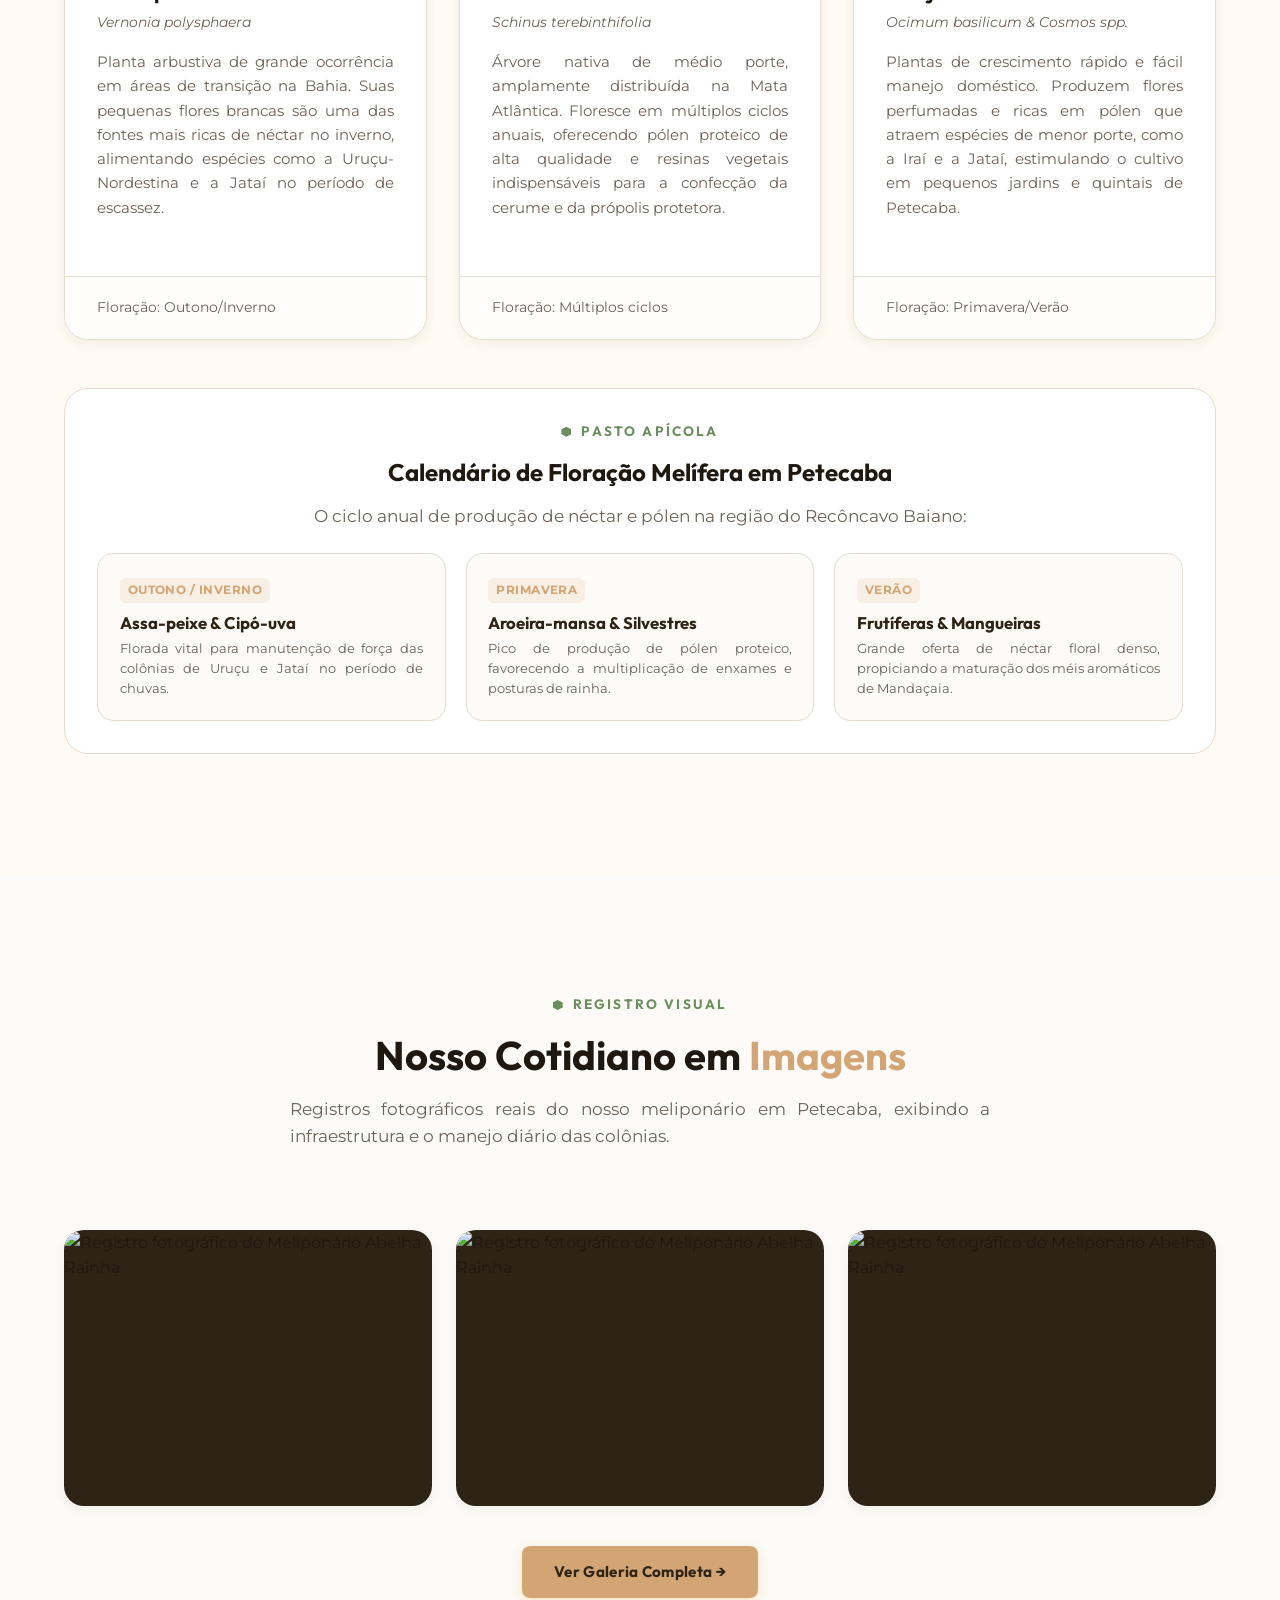
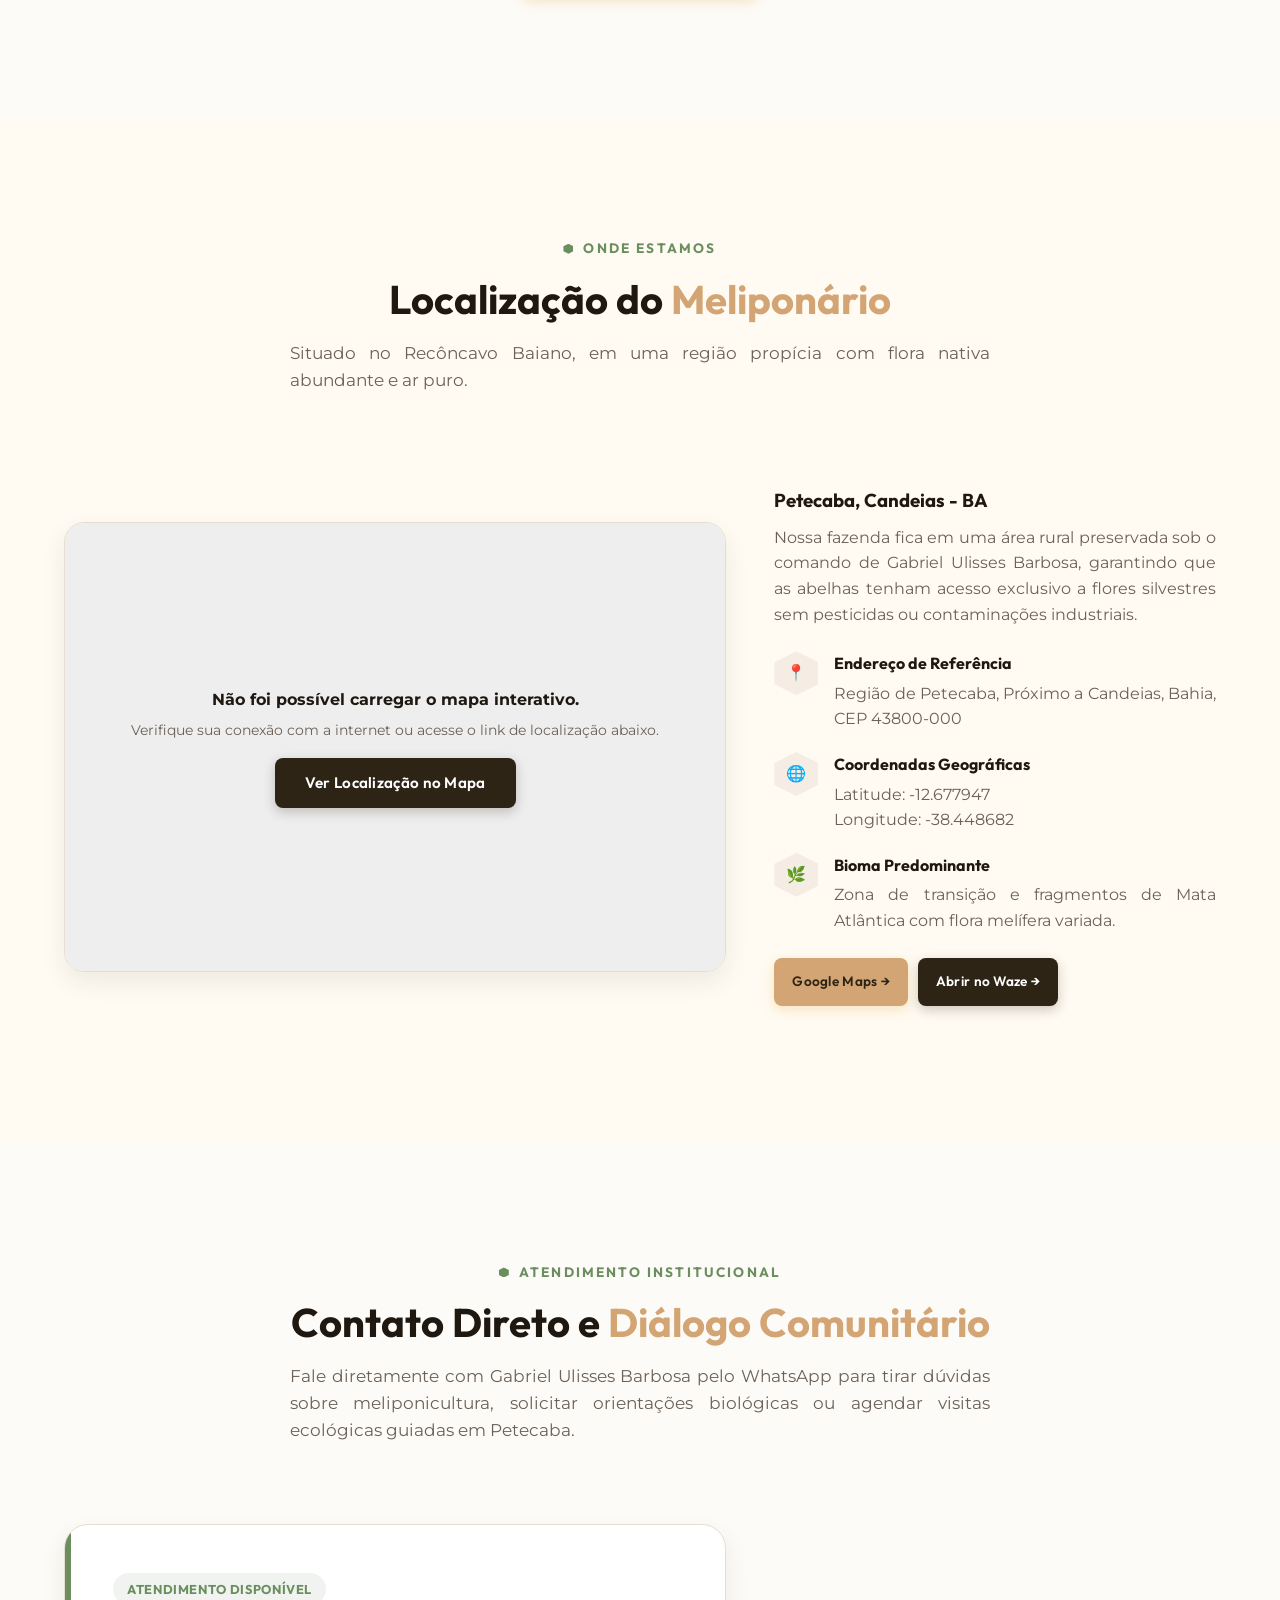
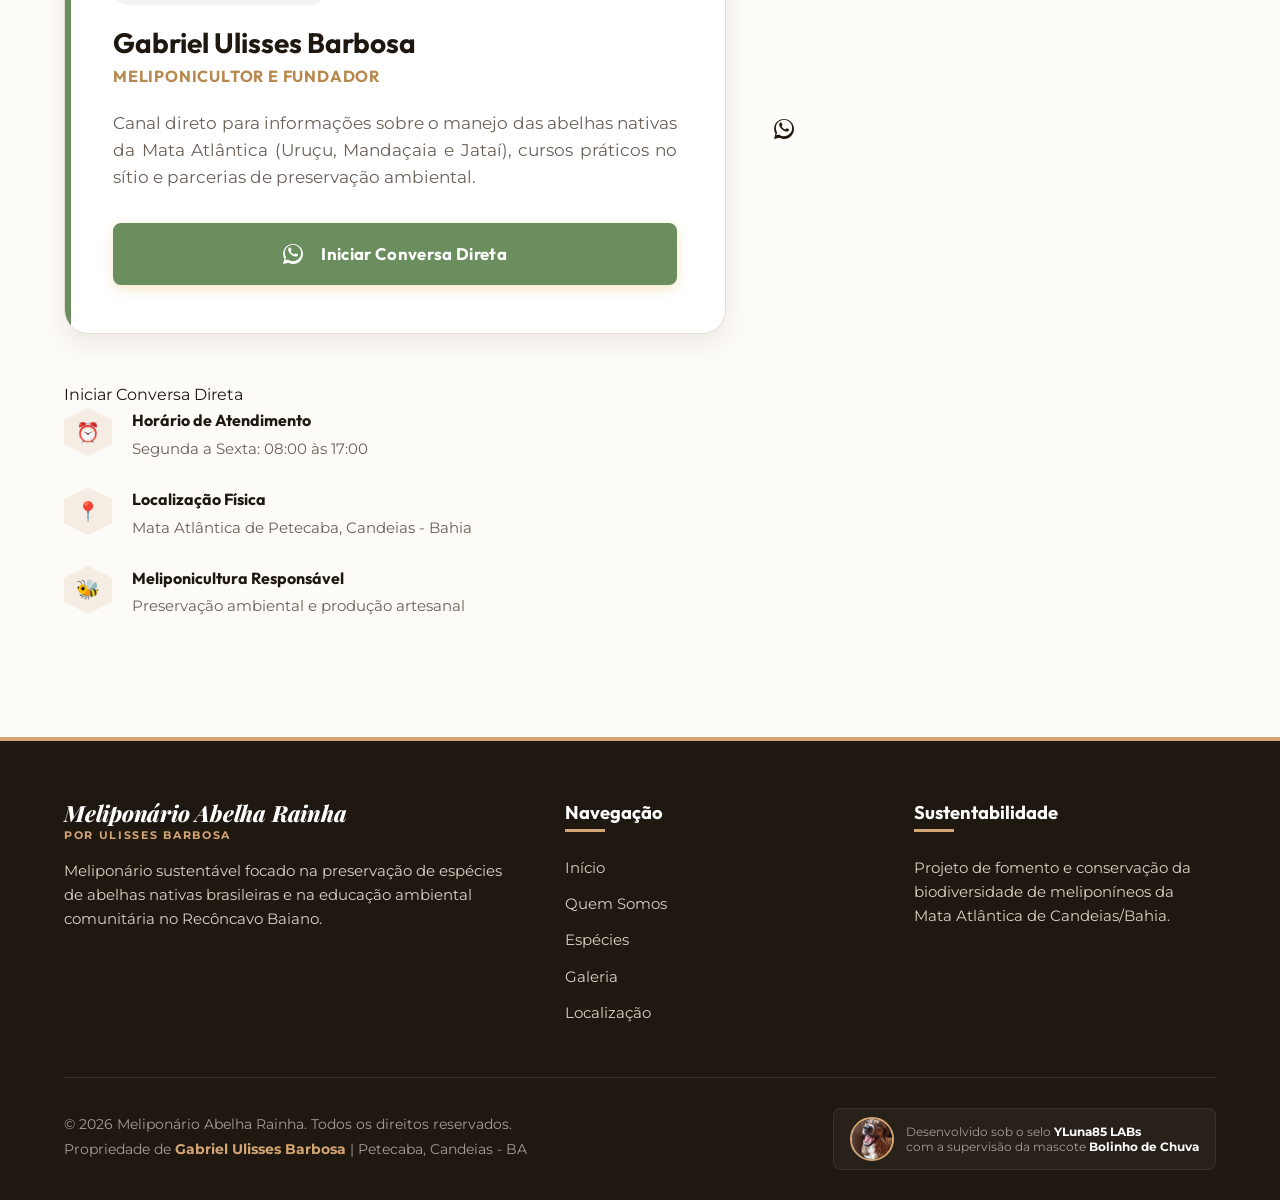
==== commit ab91e219: "Att" ====
--- a/index.html
+++ b/index.html
@@ -424,7 +424,7 @@
         <div class="gallery-grid">
           <!-- Imagem 1 -->
           <div class="gallery-item" role="button" aria-label="Visualizar registro do meliponário" tabindex="0">
-            <img src="https://lh3.googleusercontent.com/d/1pBT0QtIE9gu33_4EJKw0Jf8pAfTkNaiQ" data-fallback="info/Fábio, irmão de Ulisses, o grande incetivador.jpg" alt="Registro fotográfico do Meliponário Abelha Rainha" loading="lazy">
+            <img src="https://lh3.googleusercontent.com/d/1E0nlV7fM9MUePhsFxHDAAmHen5FC_SHl" alt="Registro fotográfico do Meliponário Abelha Rainha" loading="lazy">
             <div class="gallery-overlay gallery-overlay-empty">
               <span class="gallery-zoom-icon" aria-hidden="true">+</span>
             </div>
@@ -432,7 +432,7 @@
 
           <!-- Imagem 2 -->
           <div class="gallery-item" role="button" aria-label="Visualizar registro do meliponário" tabindex="0">
-            <img src="https://lh3.googleusercontent.com/d/1aOlGfXfHfnyVLHJ-60RQpPvImpzk1aWx" data-fallback="info/uruçu nordestina.jpg" alt="Registro fotográfico do Meliponário Abelha Rainha" loading="lazy">
+            <img src="https://lh3.googleusercontent.com/d/1qktFwlJ6QI9Ie_NM1zAEBONkYCsV8K-5" alt="Registro fotográfico do Meliponário Abelha Rainha" loading="lazy">
             <div class="gallery-overlay gallery-overlay-empty">
               <span class="gallery-zoom-icon" aria-hidden="true">+</span>
             </div>
@@ -440,23 +440,7 @@
 
           <!-- Imagem 3 -->
           <div class="gallery-item" role="button" aria-label="Visualizar registro do meliponário" tabindex="0">
-            <img src="https://lh3.googleusercontent.com/d/1KdBq-ACySp3ctLI2W64xiih-ny8tGuRX" data-fallback="info/citação de ulises.jpeg" alt="Registro fotográfico do Meliponário Abelha Rainha" loading="lazy">
-            <div class="gallery-overlay gallery-overlay-empty">
-              <span class="gallery-zoom-icon" aria-hidden="true">+</span>
-            </div>
-          </div>
-
-          <!-- Imagem 4 -->
-          <div class="gallery-item" role="button" aria-label="Visualizar registro do meliponário" tabindex="0">
-            <img src="https://lh3.googleusercontent.com/d/1ueqQZO3jolupJ6MWXLJvnFzUvTlGoBQm" data-fallback="info/Mel de Uruçu Nordestina.jpeg" alt="Registro fotográfico do Meliponário Abelha Rainha" loading="lazy">
-            <div class="gallery-overlay gallery-overlay-empty">
-              <span class="gallery-zoom-icon" aria-hidden="true">+</span>
-            </div>
-          </div>
-
-          <!-- Imagem 5 -->
-          <div class="gallery-item" role="button" aria-label="Visualizar registro do meliponário" tabindex="0">
-            <img src="https://lh3.googleusercontent.com/d/1BHCTEiyAi05cRWSLnnUpyt4Xraeqz38E" data-fallback="WhatsApp%20Image%202026-07-12%20at%2015.53.49.jpeg" alt="Registro fotográfico do Meliponário Abelha Rainha" loading="lazy">
+            <img src="https://lh3.googleusercontent.com/d/1yiDHefHAj8qD2J-YYasvVF4lkcPVywi4" alt="Registro fotográfico do Meliponário Abelha Rainha" loading="lazy">
             <div class="gallery-overlay gallery-overlay-empty">
               <span class="gallery-zoom-icon" aria-hidden="true">+</span>
             </div>
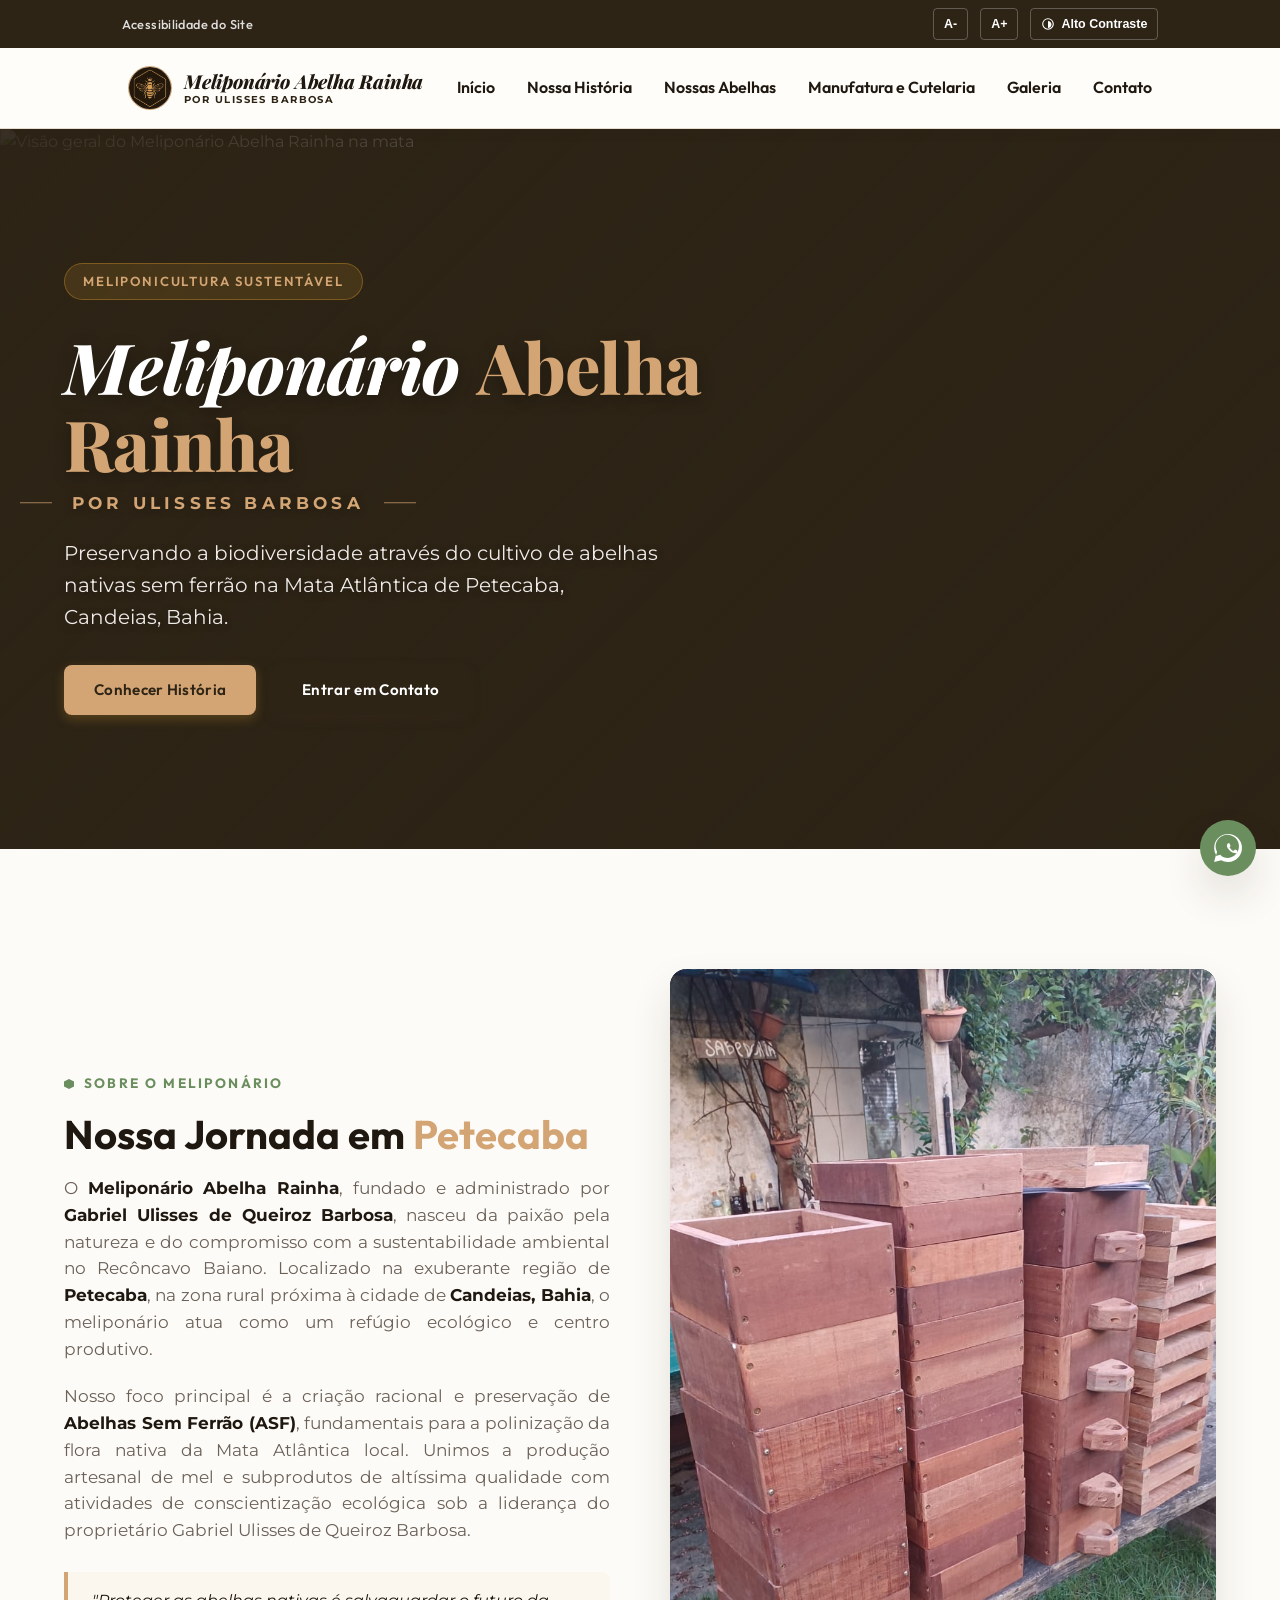
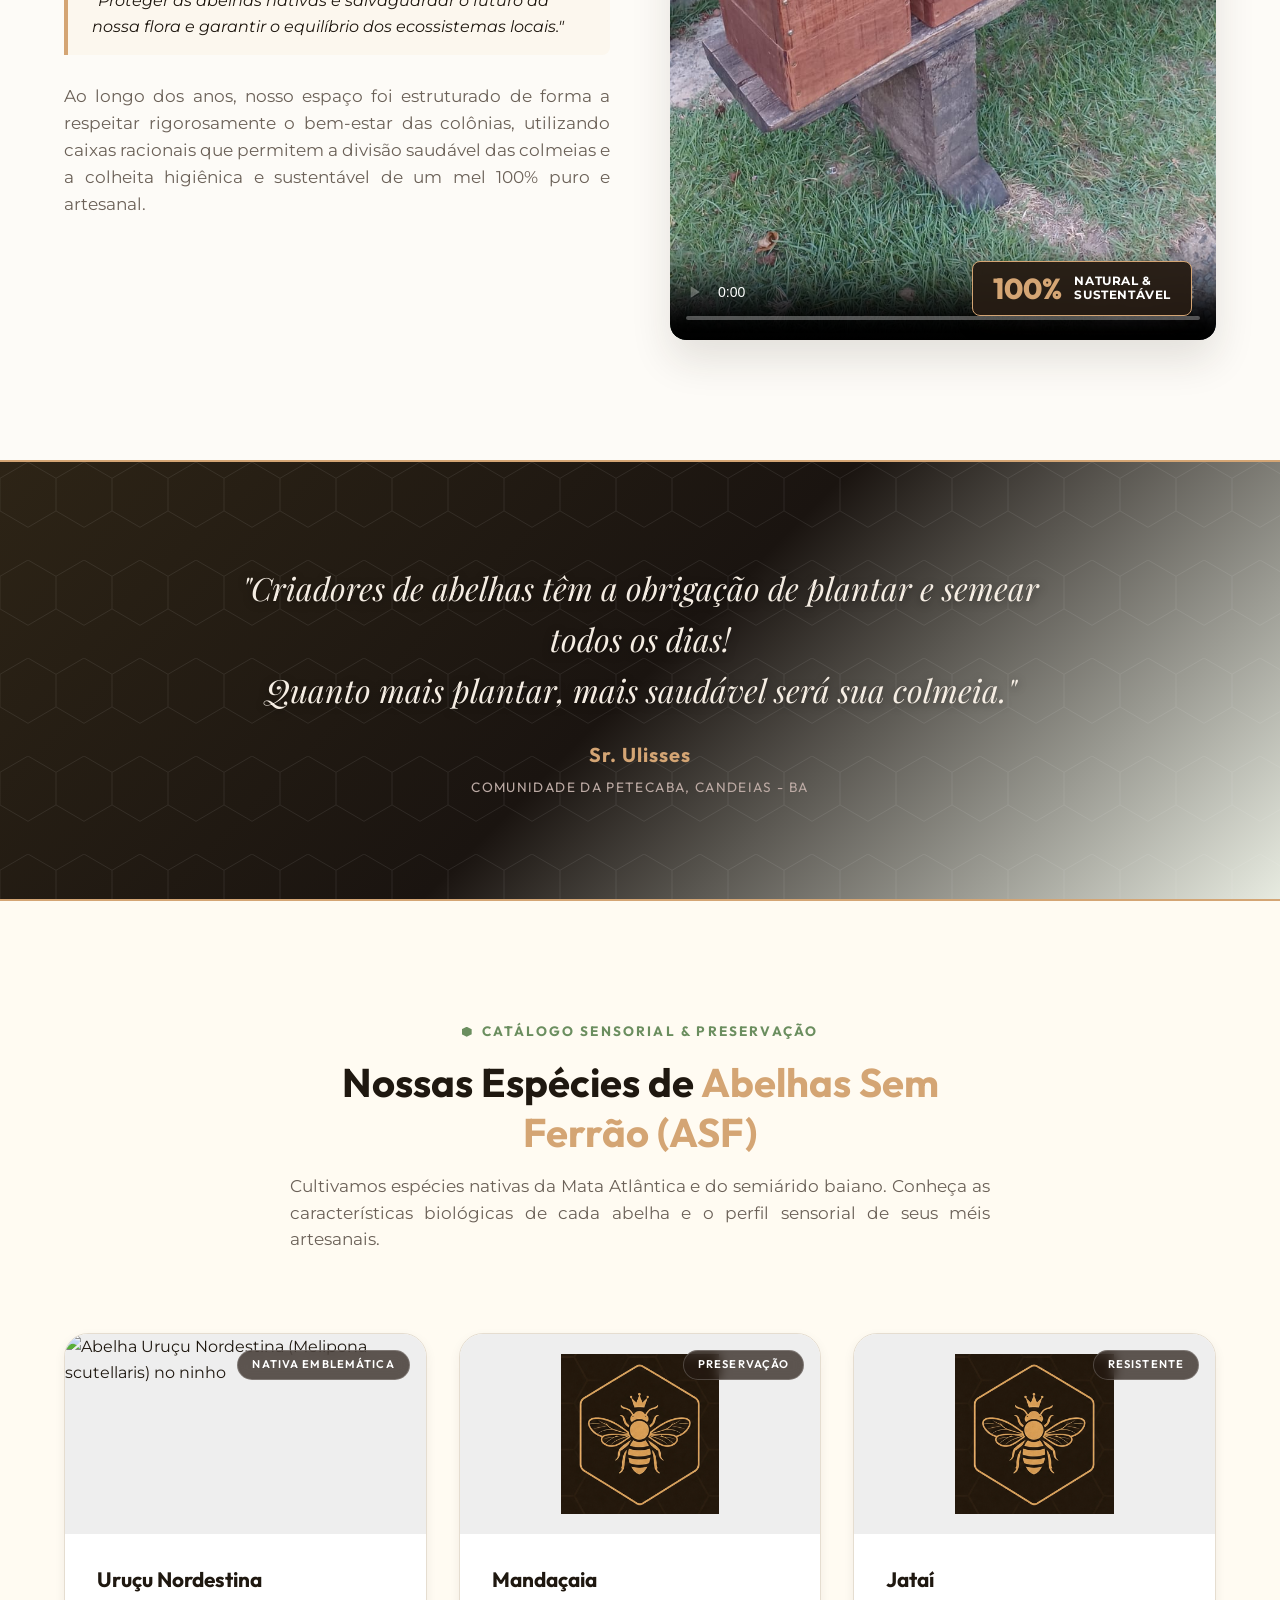
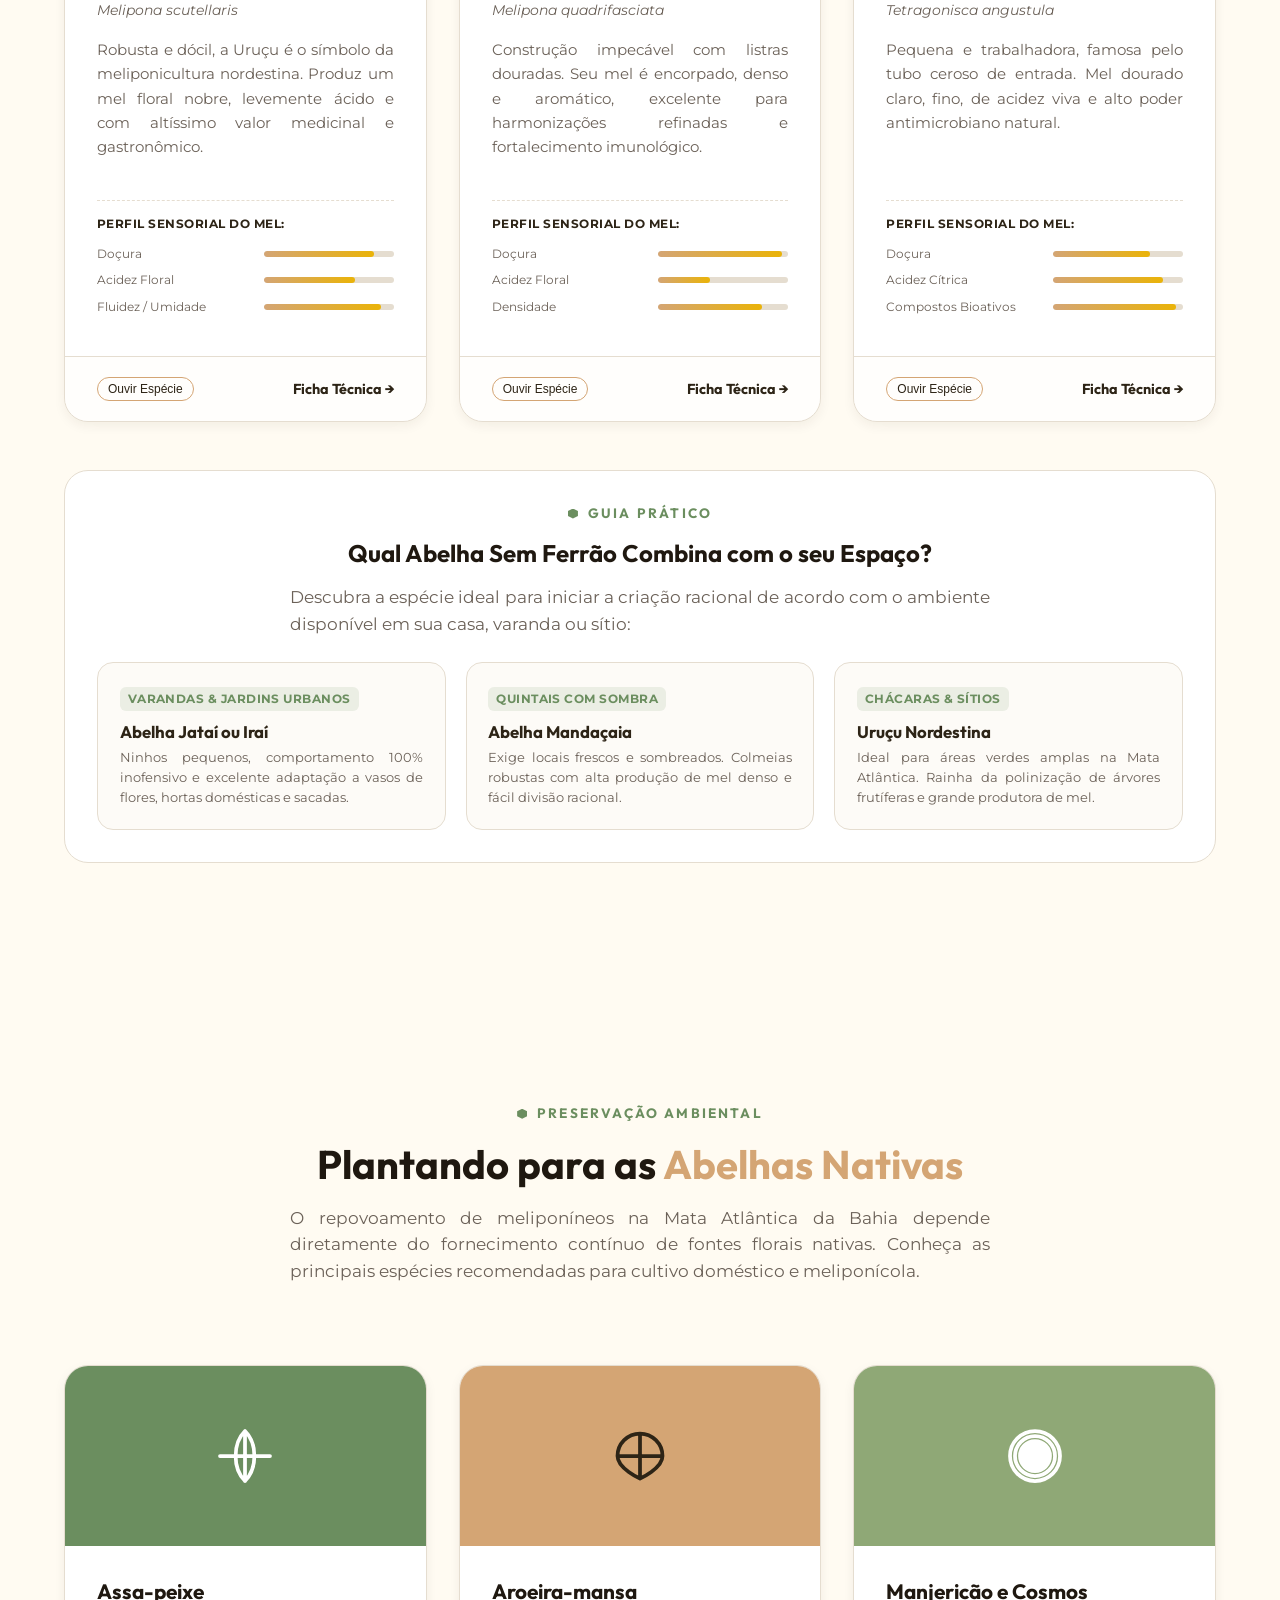
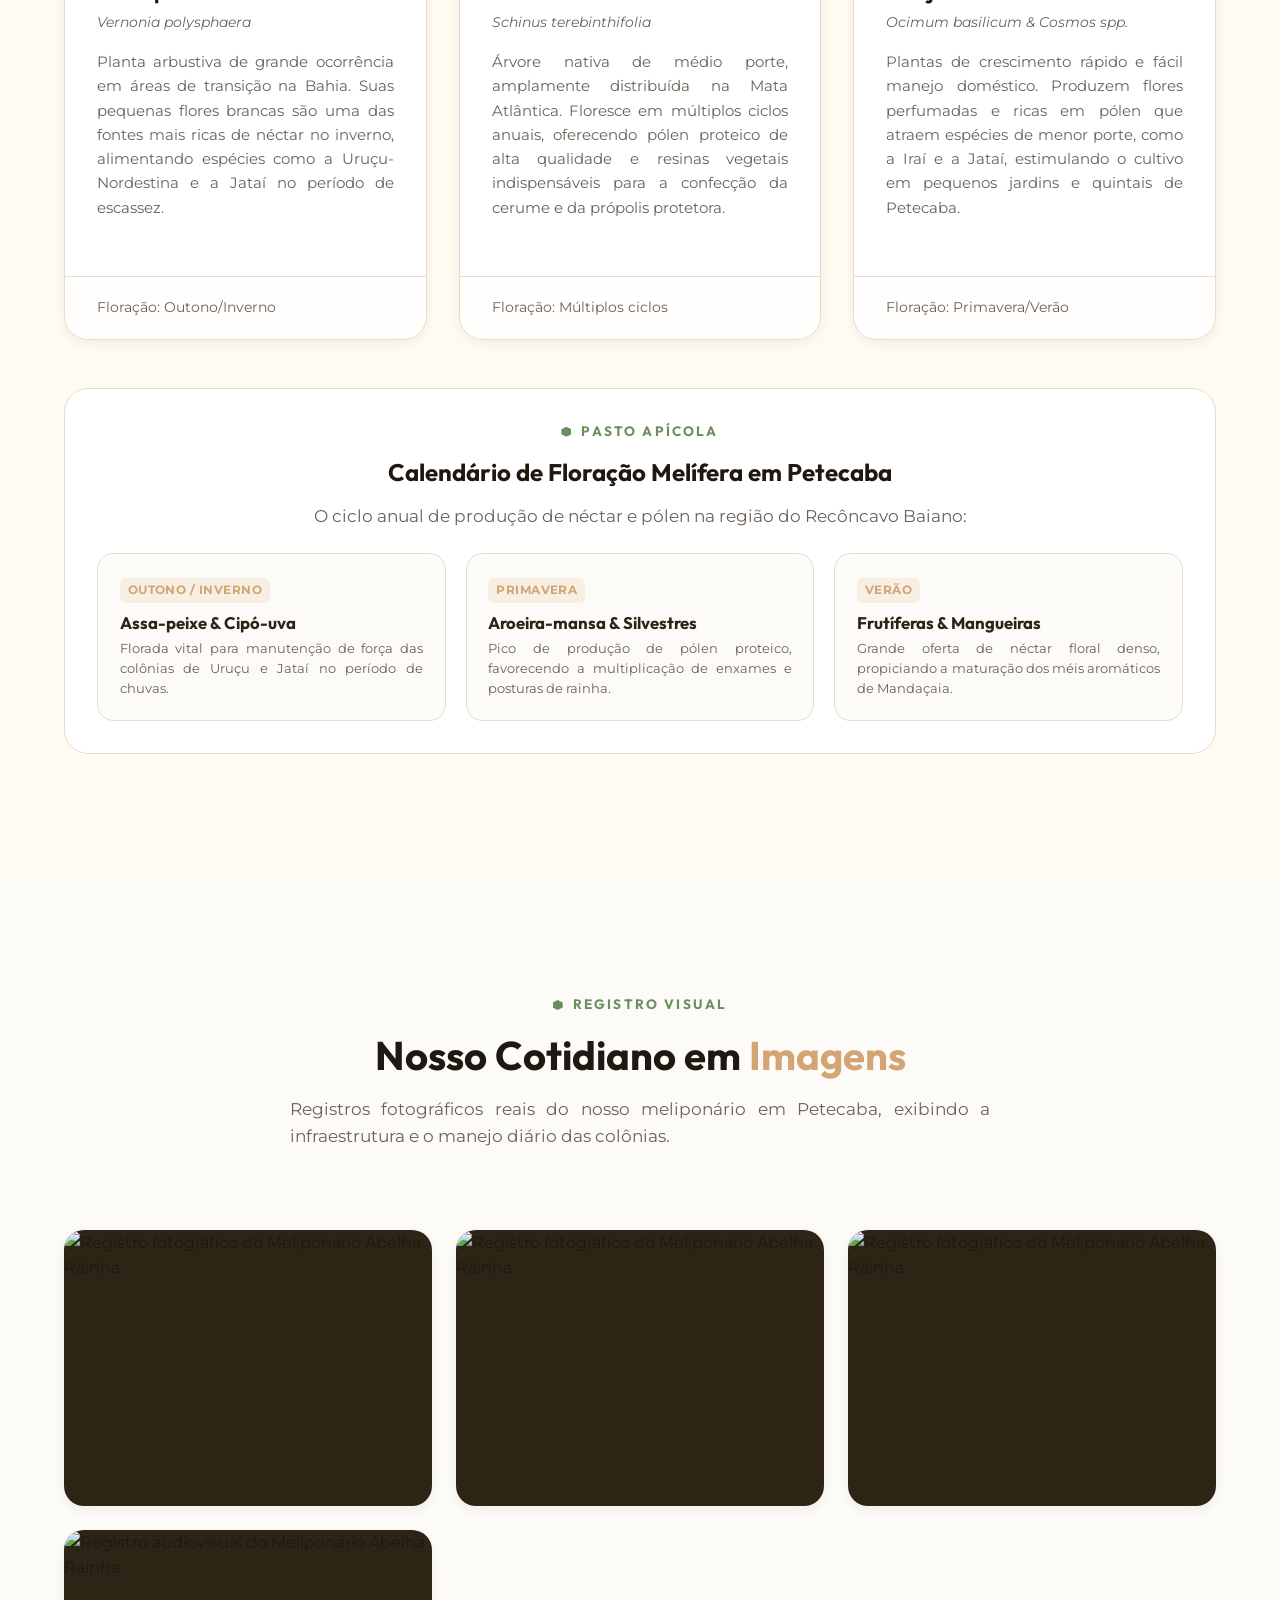
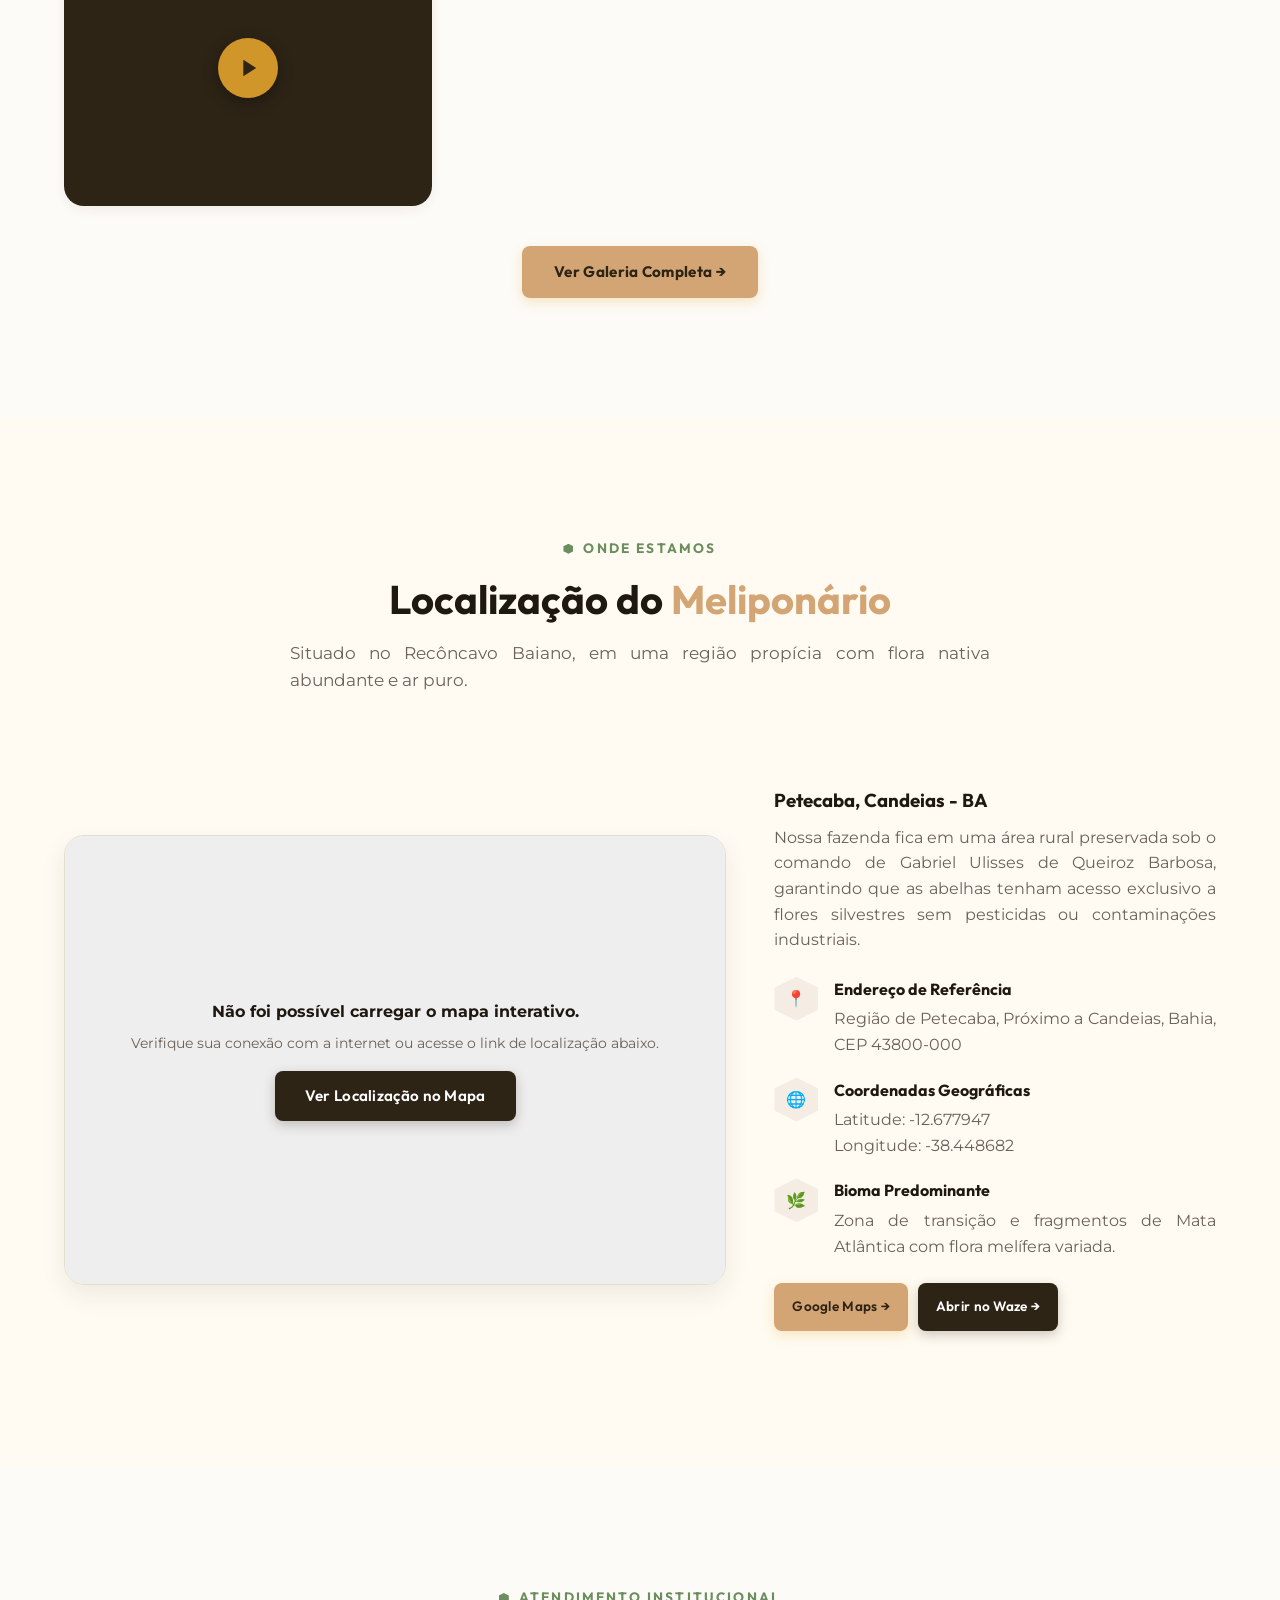
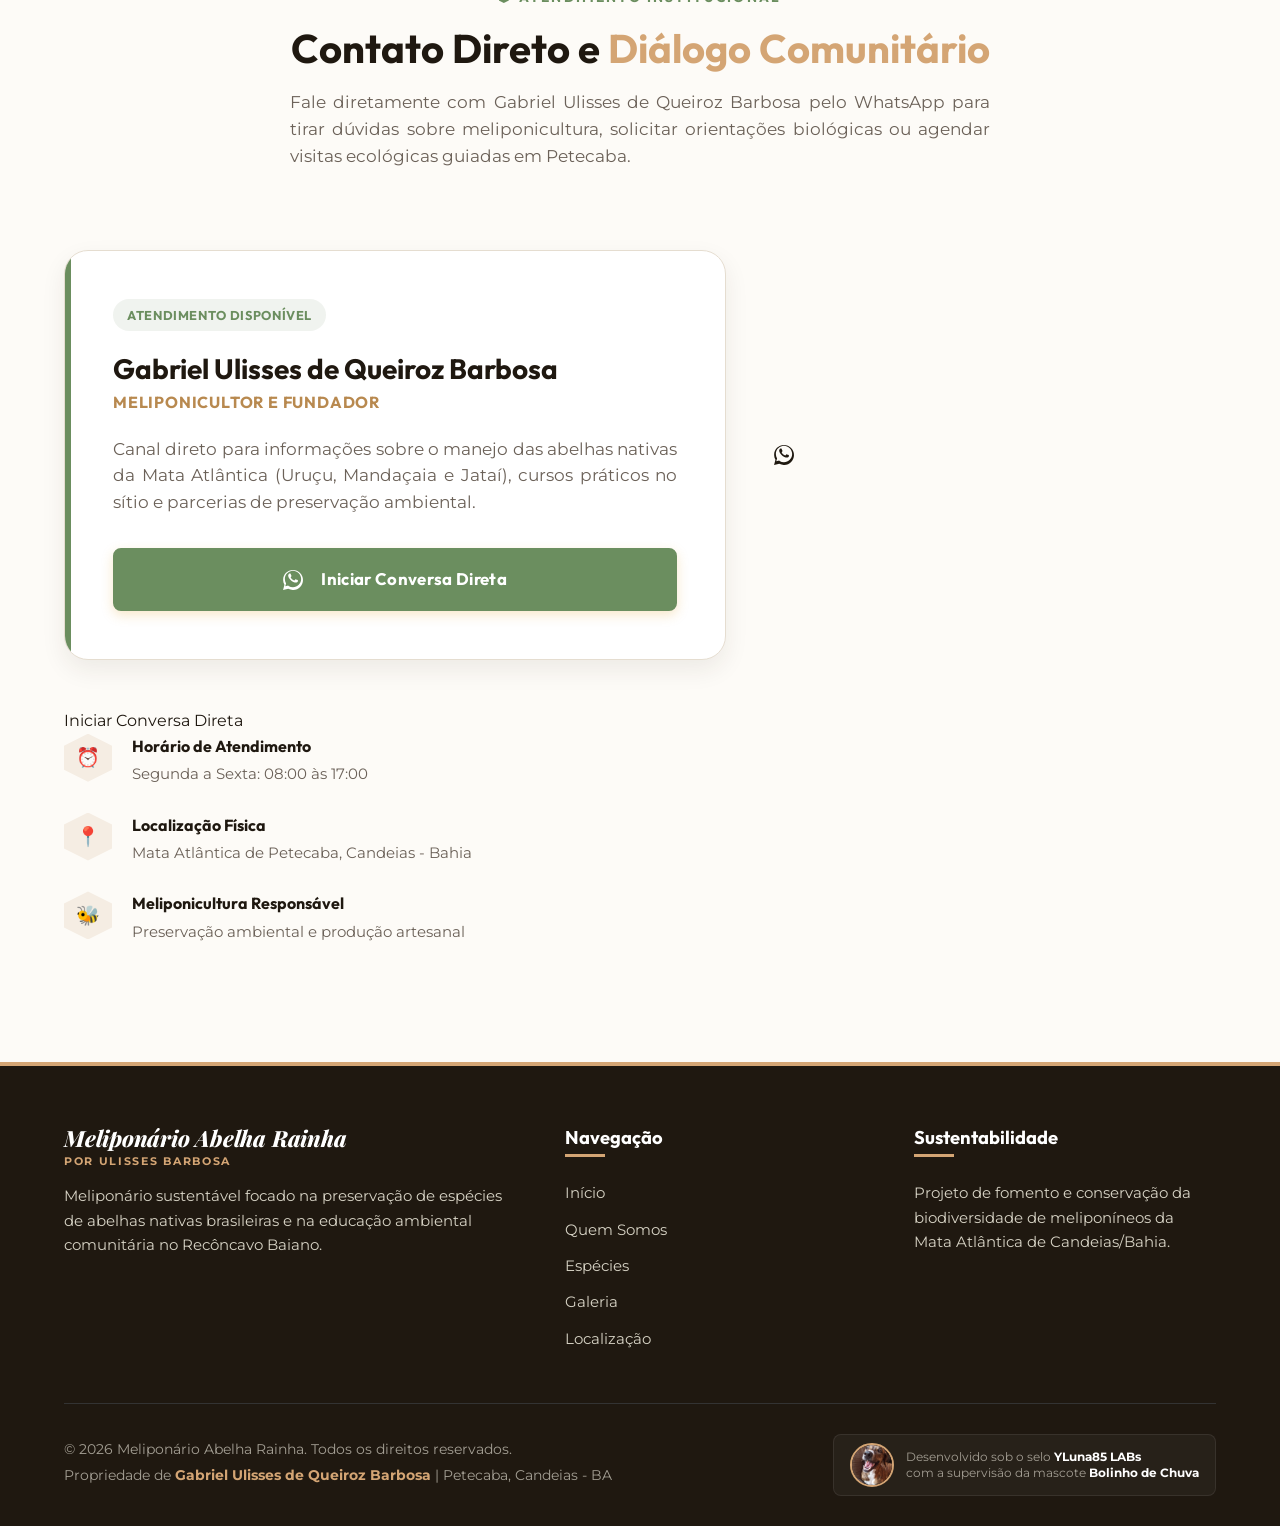
==== commit dd545d39: "Att" ====
--- a/index.html
+++ b/index.html
@@ -6,8 +6,8 @@
   
   <!-- SEO Meta Tags -->
   <title>Meliponário Abelha Rainha | Preservação e Mel em Candeias, Bahia</title>
-  <meta name="description" content="Conheça o Meliponário Abelha Rainha, propriedade de Gabriel Ulisses Barbosa em Petecaba, Candeias, BA. Produção sustentável de mel e conservação de abelhas nativas sem ferrão.">
-  <meta name="keywords" content="Meliponário, Abelha Rainha, Abelha Sem Ferrão, Petecaba, Candeias, Bahia, Gabriel Ulisses Barbosa, Mel Orgânico, Meliponicultura, Sustentabilidade">
+  <meta name="description" content="Conheça o Meliponário Abelha Rainha, propriedade de Gabriel Ulisses de Queiroz Barbosa em Petecaba, Candeias, BA. Produção sustentável de mel e conservação de abelhas nativas sem ferrão.">
+  <meta name="keywords" content="Meliponário, Abelha Rainha, Abelha Sem Ferrão, Petecaba, Candeias, Bahia, Gabriel Ulisses de Queiroz Barbosa, Mel Orgânico, Meliponicultura, Sustentabilidade">
   <meta name="author" content="Meliponário Abelha Rainha">
   <meta name="google-site-verification" content="dY48D0o4FUKPgMmsMLIA8oIXenNn_6MrRWilCxt8Ijk">
   
@@ -108,10 +108,10 @@
             <span class="section-subtitle">Sobre o Meliponário</span>
             <h2 class="section-title">Nossa Jornada em <span>Petecaba</span></h2>
             <p>
-              O <strong>Meliponário Abelha Rainha</strong>, fundado e administrado por <strong>Gabriel Ulisses Barbosa</strong>, nasceu da paixão pela natureza e do compromisso com a sustentabilidade ambiental no Recôncavo Baiano. Localizado na exuberante região de <strong>Petecaba</strong>, na zona rural próxima à cidade de <strong>Candeias, Bahia</strong>, o meliponário atua como um refúgio ecológico e centro produtivo.
+              O <strong>Meliponário Abelha Rainha</strong>, fundado e administrado por <strong>Gabriel Ulisses de Queiroz Barbosa</strong>, nasceu da paixão pela natureza e do compromisso com a sustentabilidade ambiental no Recôncavo Baiano. Localizado na exuberante região de <strong>Petecaba</strong>, na zona rural próxima à cidade de <strong>Candeias, Bahia</strong>, o meliponário atua como um refúgio ecológico e centro produtivo.
             </p>
             <p>
-              Nosso foco principal é a criação racional e preservação de <strong>Abelhas Sem Ferrão (ASF)</strong>, fundamentais para a polinização da flora nativa da Mata Atlântica local. Unimos a produção artesanal de mel e subprodutos de altíssima qualidade com atividades de conscientização ecológica sob a liderança do proprietário Gabriel Ulisses.
+              Nosso foco principal é a criação racional e preservação de <strong>Abelhas Sem Ferrão (ASF)</strong>, fundamentais para a polinização da flora nativa da Mata Atlântica local. Unimos a produção artesanal de mel e subprodutos de altíssima qualidade com atividades de conscientização ecológica sob a liderança do proprietário Gabriel Ulisses de Queiroz Barbosa.
             </p>
             <div class="highlight-box">
               "Proteger as abelhas nativas é salvaguardar o futuro da nossa flora e garantir o equilíbrio dos ecossistemas locais."
@@ -445,6 +445,19 @@
               <span class="gallery-zoom-icon" aria-hidden="true">+</span>
             </div>
           </div>
+
+          <!-- Vídeo: Registro Audiovisual no Meliponário -->
+          <div class="gallery-item gallery-item-video" role="button" aria-label="Visualizar vídeo do Meliponário Abelha Rainha" tabindex="0" data-video="https://drive.google.com/file/d/1N23fqdbP6k78MvyHdSY7pOfsANpvLoiZ/preview">
+            <img src="https://lh3.googleusercontent.com/d/1E0nlV7fM9MUePhsFxHDAAmHen5FC_SHl" alt="Registro audiovisual do Meliponário Abelha Rainha" loading="lazy">
+            <div class="video-play-indicator" aria-hidden="true">
+              <svg viewBox="0 0 24 24" width="28" height="28">
+                <path d="M8 5v14l11-7z" fill="currentColor"/>
+              </svg>
+            </div>
+            <div class="gallery-overlay gallery-overlay-empty">
+              <span class="gallery-zoom-icon" aria-hidden="true">+</span>
+            </div>
+          </div>
         </div>
 
         <div style="margin-top: 40px; text-align: center;">
@@ -477,7 +490,7 @@
           <div class="location-info">
             <h3>Petecaba, Candeias - BA</h3>
             <p style="margin-top: 12px; color: var(--text-muted);">
-              Nossa fazenda fica em uma área rural preservada sob o comando de Gabriel Ulisses Barbosa, garantindo que as abelhas tenham acesso exclusivo a flores silvestres sem pesticidas ou contaminações industriais.
+              Nossa fazenda fica em uma área rural preservada sob o comando de Gabriel Ulisses de Queiroz Barbosa, garantindo que as abelhas tenham acesso exclusivo a flores silvestres sem pesticidas ou contaminações industriais.
             </p>
             
             <ul class="location-details">
@@ -524,19 +537,19 @@
           <span class="section-subtitle">Atendimento Institucional</span>
           <h2 class="section-title">Contato Direto e <span>Diálogo Comunitário</span></h2>
           <p class="section-desc">
-            Fale diretamente com Gabriel Ulisses Barbosa pelo WhatsApp para tirar dúvidas sobre meliponicultura, solicitar orientações biológicas ou agendar visitas ecológicas guiadas em Petecaba.
+            Fale diretamente com Gabriel Ulisses de Queiroz Barbosa pelo WhatsApp para tirar dúvidas sobre meliponicultura, solicitar orientações biológicas ou agendar visitas ecológicas guiadas em Petecaba.
           </p>
         </div>
 
         <div class="whatsapp-contact-container">
           <div class="whatsapp-contact-card">
             <div class="whatsapp-card-badge">Atendimento Disponível</div>
-            <h3 class="whatsapp-card-title">Gabriel Ulisses Barbosa</h3>
+            <h3 class="whatsapp-card-title">Gabriel Ulisses de Queiroz Barbosa</h3>
             <p class="whatsapp-card-subtitle">Meliponicultor e Fundador</p>
             <p class="whatsapp-card-desc">
               Canal direto para informações sobre o manejo das abelhas nativas da Mata Atlântica (Uruçu, Mandaçaia e Jataí), cursos práticos no sítio e parcerias de preservação ambiental.
             </p>
-            <a href="https://wa.me/5571992724330?text=Ol%C3%A1%2C%20Gabriel%20Ulisses!%20Vim%20pelo%20site%20e%20gostaria%20de%20informa%C3%A7%C3%B5es%20sobre%20o%20Melipon%C3%A1rio%20Abelha%20Rainha." target="_blank" rel="noopener noreferrer" class="btn btn-primary whatsapp-btn-large" aria-label="Falar com Gabriel Ulisses no WhatsApp">
+            <a href="https://wa.me/5571992724330?text=Ol%C3%A1%2C%20Gabriel%20Ulisses!%20Vim%20pelo%20site%20e%20gostaria%20de%20informa%C3%A7%C3%B5es%20sobre%20o%20Melipon%C3%A1rio%20Abelha%20Rainha." target="_blank" rel="noopener noreferrer" class="btn btn-primary whatsapp-btn-large" aria-label="Falar com Gabriel Ulisses de Queiroz Barbosa no WhatsApp">
               <svg viewBox="0 0 24 24" width="20" height="20" fill="currentColor" style="margin-right: 8px; vertical-align: middle;">
                 <path d="M.057 24l1.687-6.163c-1.041-1.804-1.588-3.849-1.587-5.946C.06 5.348 5.397.01 12.008.01c3.202.001 6.212 1.246 8.477 3.514 2.266 2.268 3.507 5.28 3.505 8.484-.004 6.657-5.34 11.997-11.953 11.997-2.005-.001-3.973-.502-5.724-1.455L0 24zm6.59-4.846c1.6.95 3.573 1.453 5.361 1.454 5.378 0 9.754-4.373 9.757-9.754.002-2.607-1.012-5.059-2.859-6.908C17.06 2.1 14.604.992 12.002.992c-5.385 0-9.761 4.372-9.765 9.752-.001 1.905.5 3.755 1.455 5.368l-.953 3.486 3.568-.936zm10.743-7.07c-.29-.145-1.716-.848-1.982-.944-.266-.096-.46-.145-.652.145-.19.29-.74.944-.906 1.135-.167.19-.333.214-.623.069-.29-.145-1.224-.451-2.332-1.441-.862-.77-1.444-1.72-1.614-2.01-.17-.29-.018-.447.127-.592.13-.13.29-.338.435-.508.145-.17.193-.29.29-.483.097-.19.047-.36-.023-.506-.07-.145-.652-1.57-.894-2.15-.236-.57-.475-.49-.652-.499-.169-.008-.363-.01-.557-.01-.19 0-.502.072-.765.352-.263.28-1.006.985-1.006 2.402 0 1.417 1.031 2.784 1.176 2.977.145.19 2.029 3.1 4.916 4.35.687.297 1.222.474 1.64.607.69.22 1.319.19 1.815.116.552-.083 1.716-.7 1.958-1.378.243-.677.243-1.258.17-1.378-.072-.12-.266-.19-.556-.336z"/>
               </svg>
@@ -610,7 +623,7 @@
       <div class="footer-bottom">
         <div class="footer-credits">
           <p>&copy; 2026 Meliponário Abelha Rainha. Todos os direitos reservados.</p>
-          <p>Propriedade de <strong>Gabriel Ulisses Barbosa</strong> | Petecaba, Candeias - BA</p>
+          <p>Propriedade de <strong>Gabriel Ulisses de Queiroz Barbosa</strong> | Petecaba, Candeias - BA</p>
         </div>
         
         <!-- Assinatura e Mascote Bolinho de Chuva -->
--- a/style.css
+++ b/style.css
@@ -1,6 +1,6 @@
 /* ==========================================================================
    MELIPONÁRIO ABELHA RAINHA - SISTEMA DE DESIGN (CSS VANILLA)
-   Proprietário: Gabriel Ulisses Barbosa
+   Proprietário: Gabriel Ulisses de Queiroz Barbosa
    Localização: Petecaba, Candeias, BA (-12.677947, -38.448682)
    ========================================================================== */
 
@@ -2719,10 +2719,13 @@
 .video-wrapper {
   position: relative;
   width: 100%;
-  padding-bottom: 56.25%; /* Proporção 16:9 fluida */
-  height: 0;
-  background: #000000;
+  aspect-ratio: 16 / 9;
+  min-height: 200px;
+  background: #0F0D0B;
+  border-radius: var(--radius-md);
   overflow: hidden;
+  box-shadow: var(--shadow-sm);
+  display: block;
 }
 
 .video-wrapper iframe,
@@ -2734,6 +2737,31 @@
   height: 100%;
   border: 0;
   display: block;
+  object-fit: cover;
+}
+
+@media (max-width: 768px) {
+  .video-showcase-box {
+    margin-bottom: 20px;
+    border-radius: var(--radius-sm);
+  }
+  
+  .video-wrapper {
+    aspect-ratio: 16 / 9;
+    min-height: 200px;
+  }
+  
+  .grid-2-col {
+    grid-template-columns: 1fr;
+    gap: 20px;
+  }
+}
+
+@media (max-width: 480px) {
+  .video-wrapper {
+    min-height: 180px;
+    border-radius: 8px;
+  }
 }
 
 .video-caption-box {
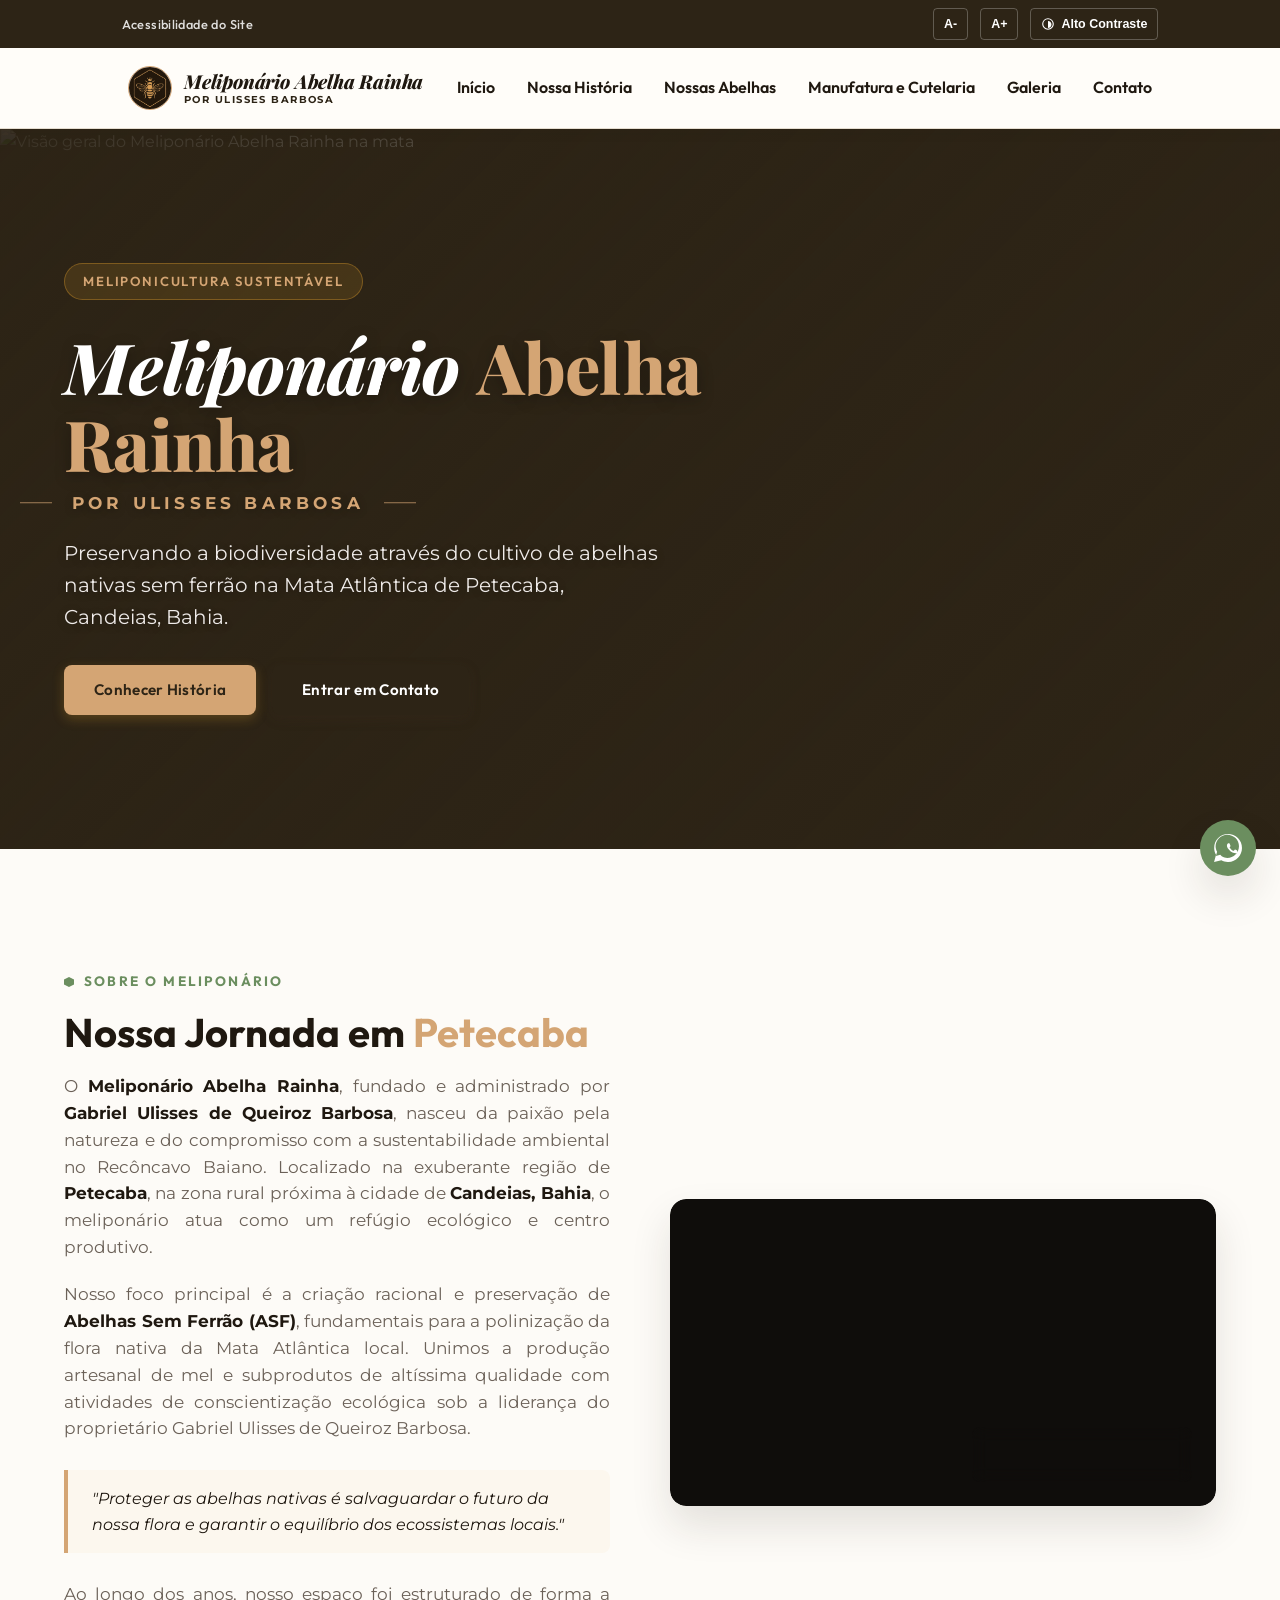
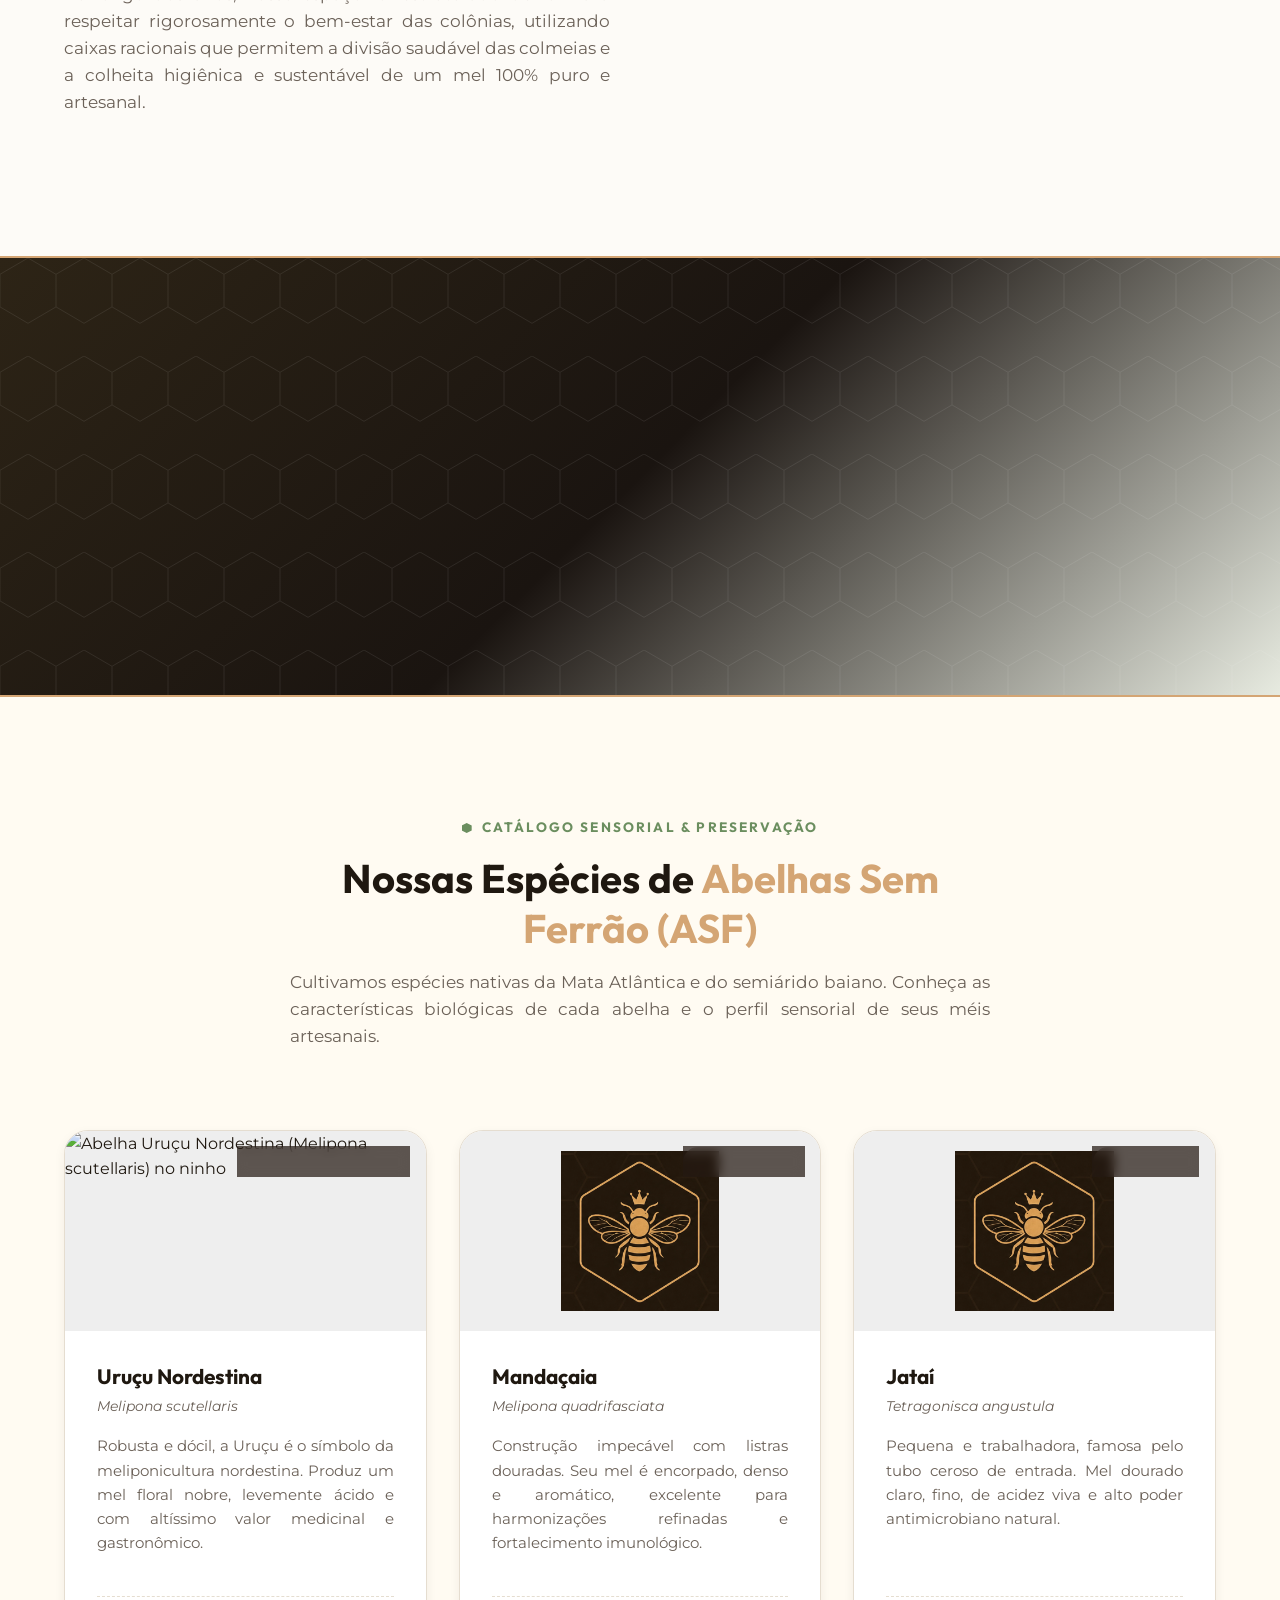
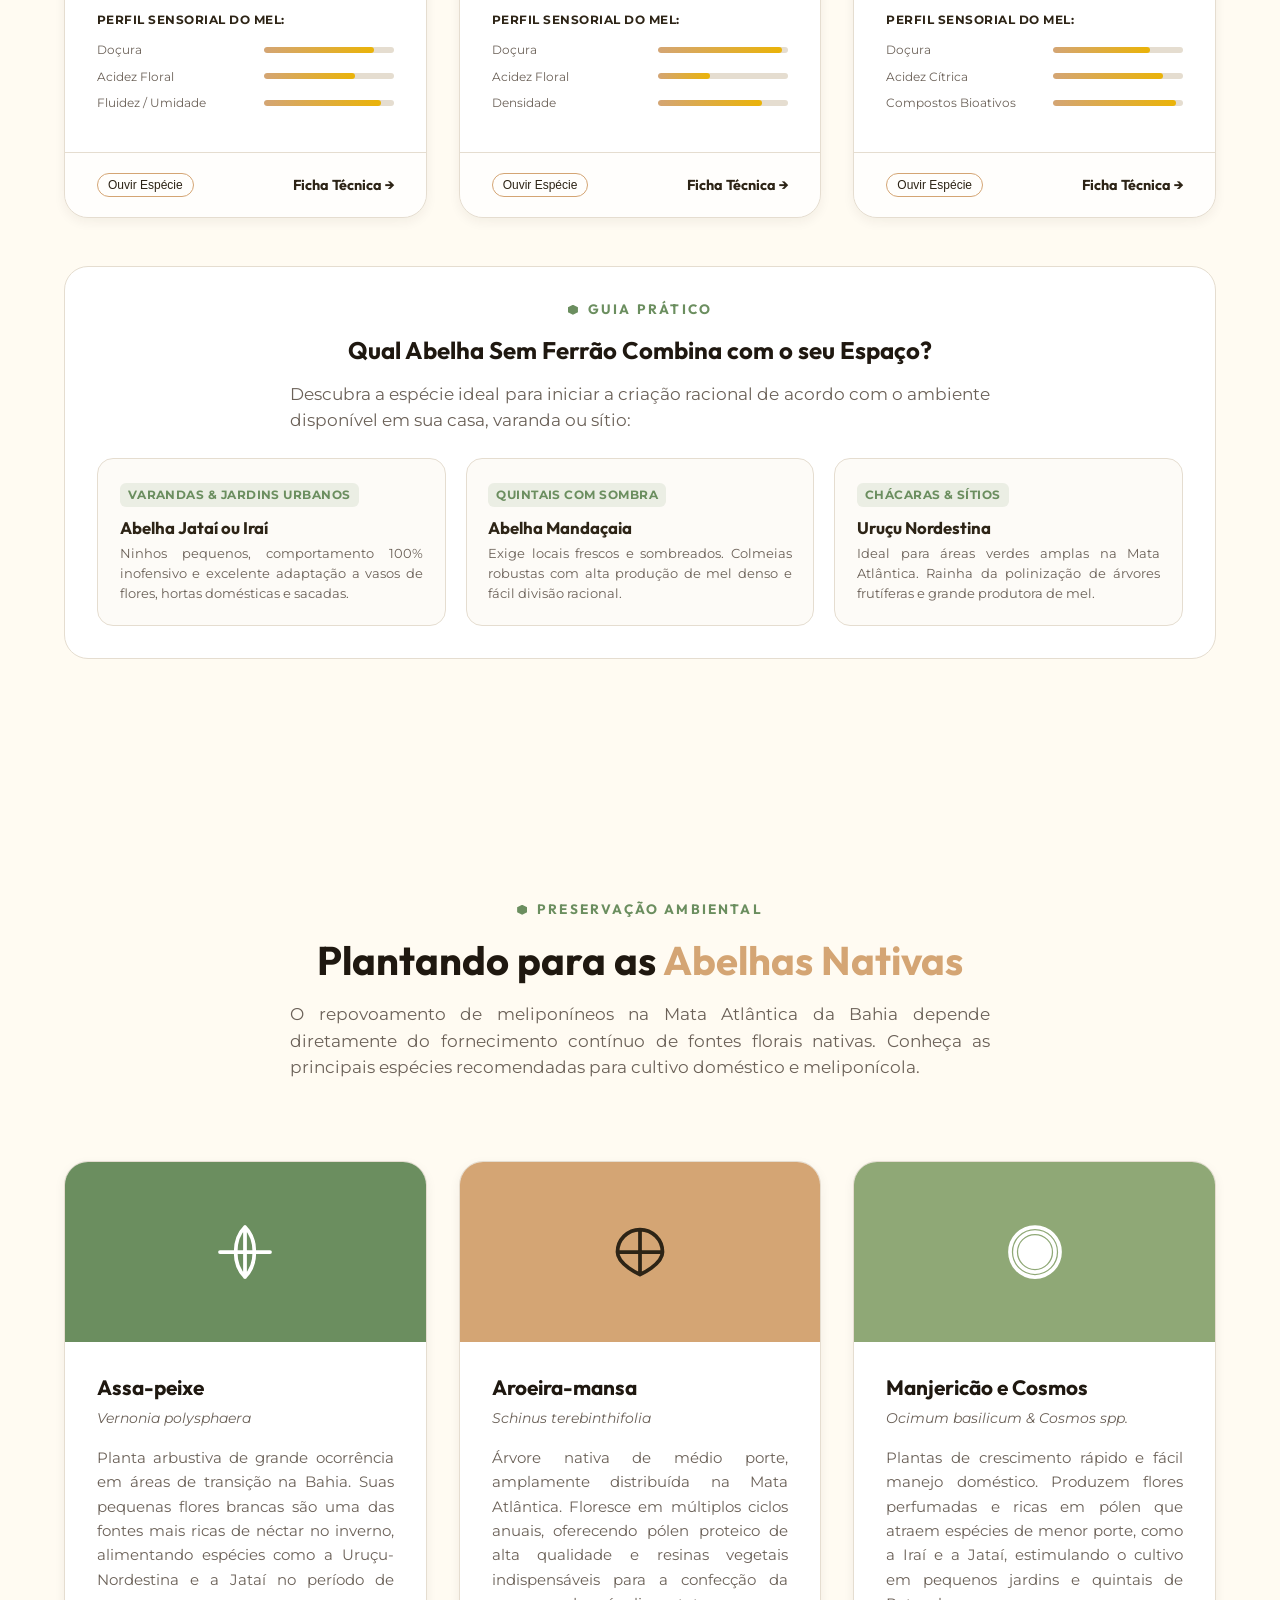
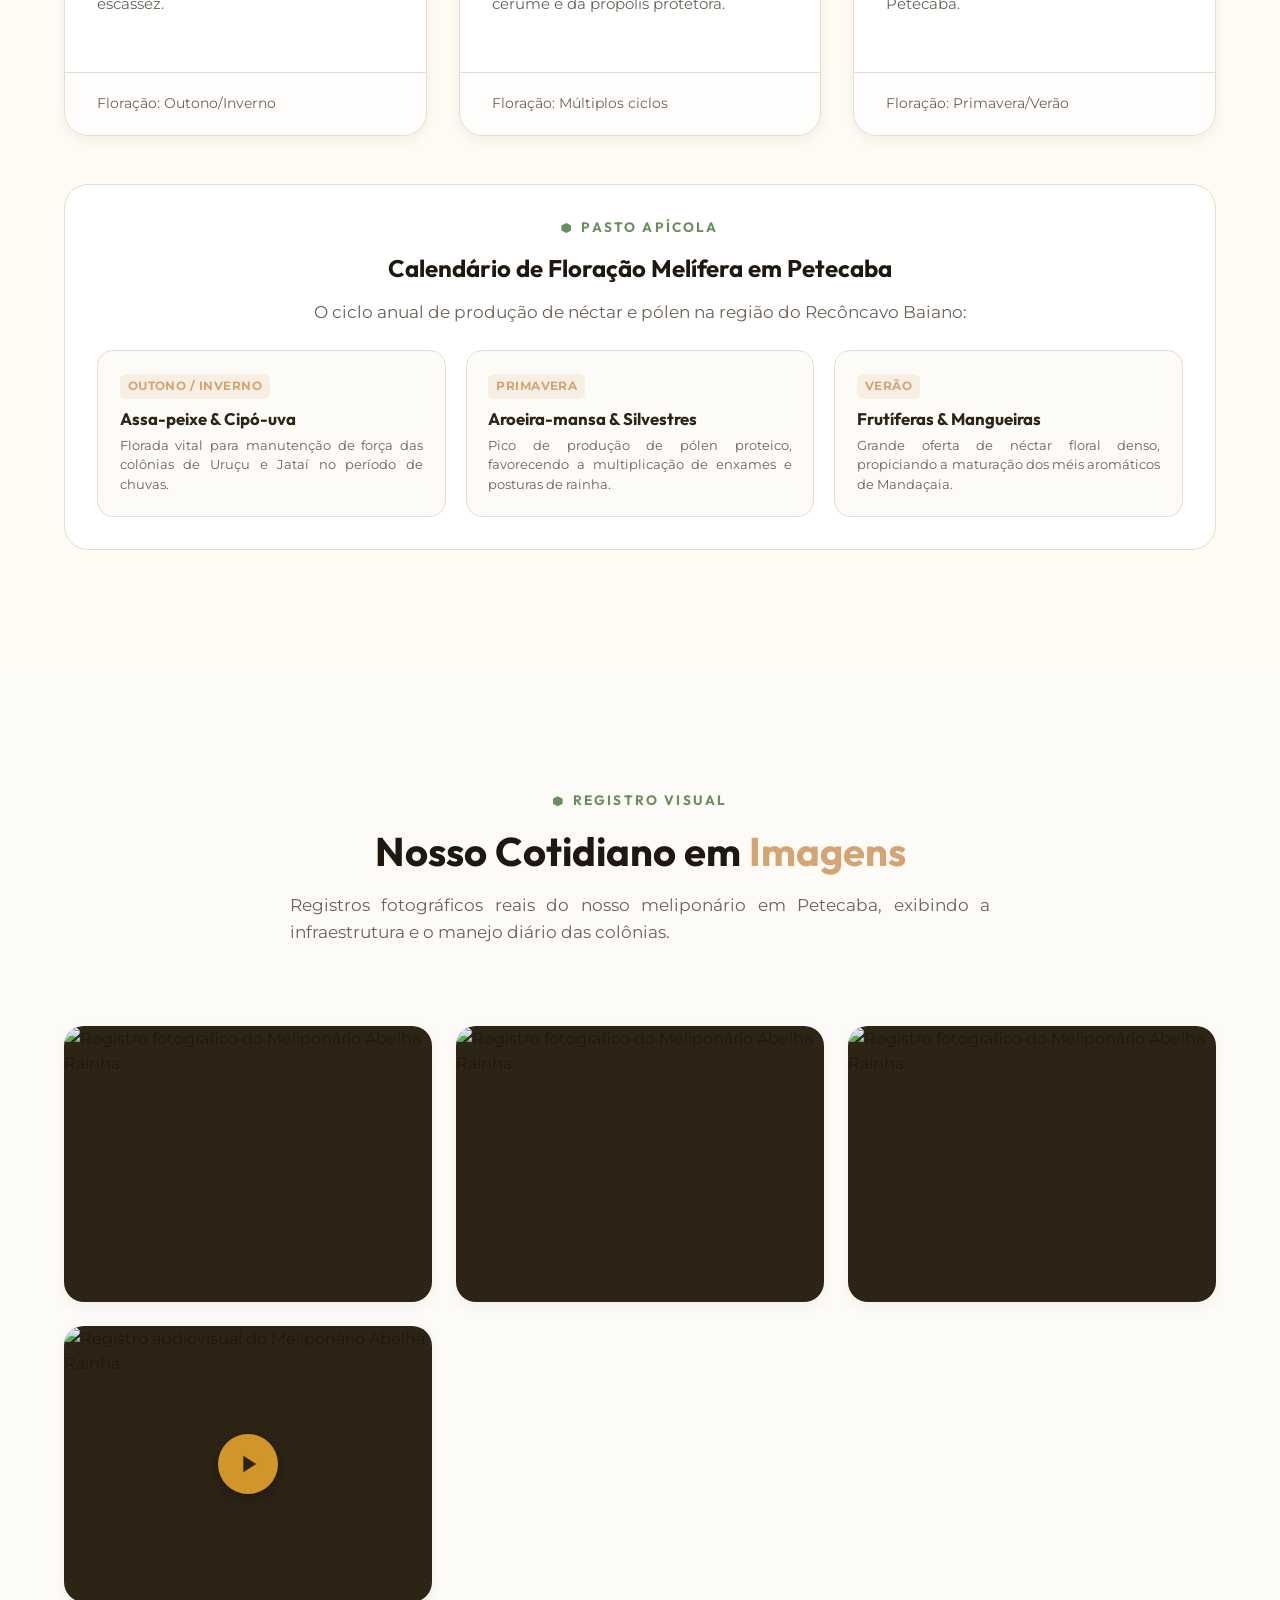
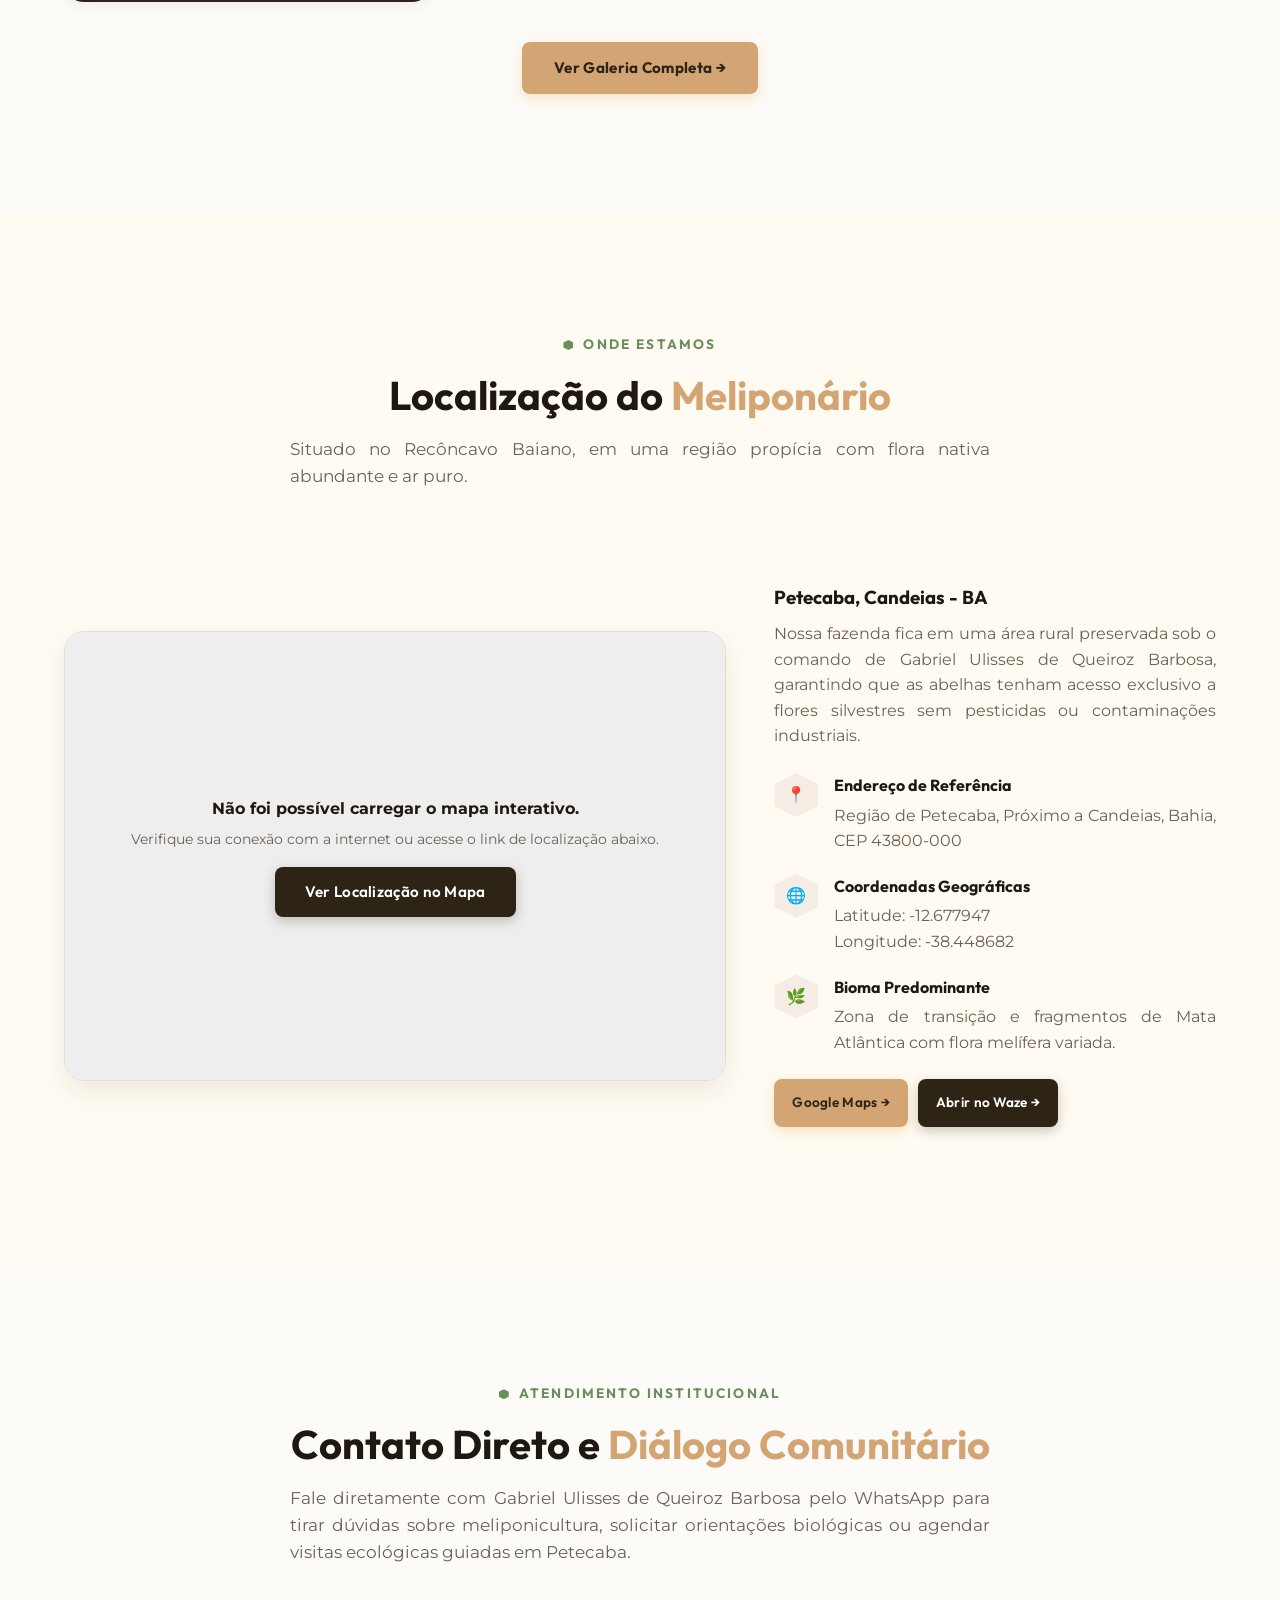
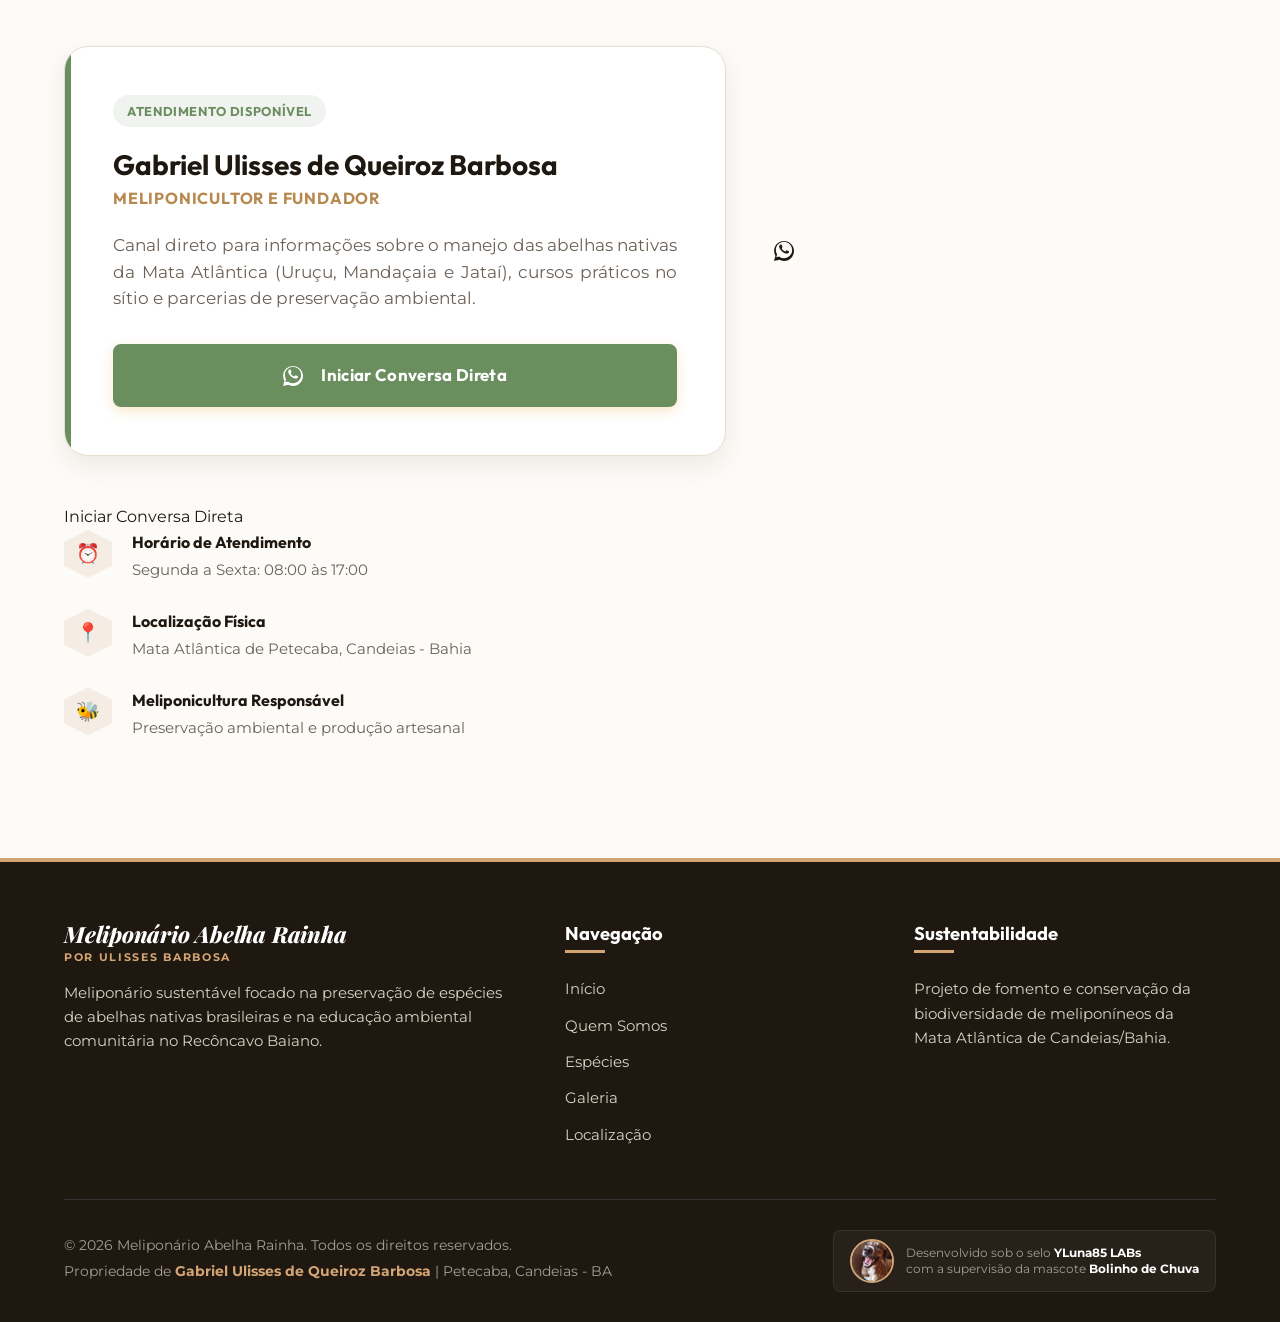
==== commit 7d1be7b1: "Att" ====
--- a/index.html
+++ b/index.html
@@ -122,11 +122,9 @@
           </div>
           
           <div class="about-media-wrapper">
-            <!-- Vídeo nativo do WhatsApp fornecido no diretório -->
-            <video class="about-video" controls poster="WhatsApp%20Image%202026-07-12%20at%2015.53.49.jpeg" aria-label="Apresentação em vídeo do Meliponário Abelha Rainha">
-              <source src="WhatsApp%20Video%202026-07-12%20at%2015.51.45.mp4" type="video/mp4">
-              Seu navegador não suporta a reprodução de vídeos.
-            </video>
+            <div class="video-wrapper">
+              <iframe src="https://drive.google.com/file/d/1N23fqdbP6k78MvyHdSY7pOfsANpvLoiZ/preview" title="Apresentação em vídeo do Meliponário Abelha Rainha" allow="autoplay; fullscreen" loading="lazy"></iframe>
+            </div>
             <div class="badge-float">
               <div class="badge-number">100%</div>
               <div class="badge-label">Natural &amp;<br>Sustentável</div>
--- a/style.css
+++ b/style.css
@@ -2786,21 +2786,21 @@
 
 .grid-2-col {
   display: grid;
-  grid-template-columns: repeat(auto-fit, minmax(360px, 1fr));
+  grid-template-columns: repeat(auto-fit, minmax(min(100%, 340px), 1fr));
   gap: 32px;
   margin-top: 36px;
 }
 
 .grid-3-col {
   display: grid;
-  grid-template-columns: repeat(auto-fit, minmax(300px, 1fr));
+  grid-template-columns: repeat(auto-fit, minmax(min(100%, 280px), 1fr));
   gap: 28px;
   margin-top: 36px;
 }
 
 .gallery-photo-grid {
   display: grid;
-  grid-template-columns: repeat(auto-fit, minmax(280px, 1fr));
+  grid-template-columns: repeat(auto-fit, minmax(min(100%, 260px), 1fr));
   gap: 24px;
   margin-top: 36px;
 }
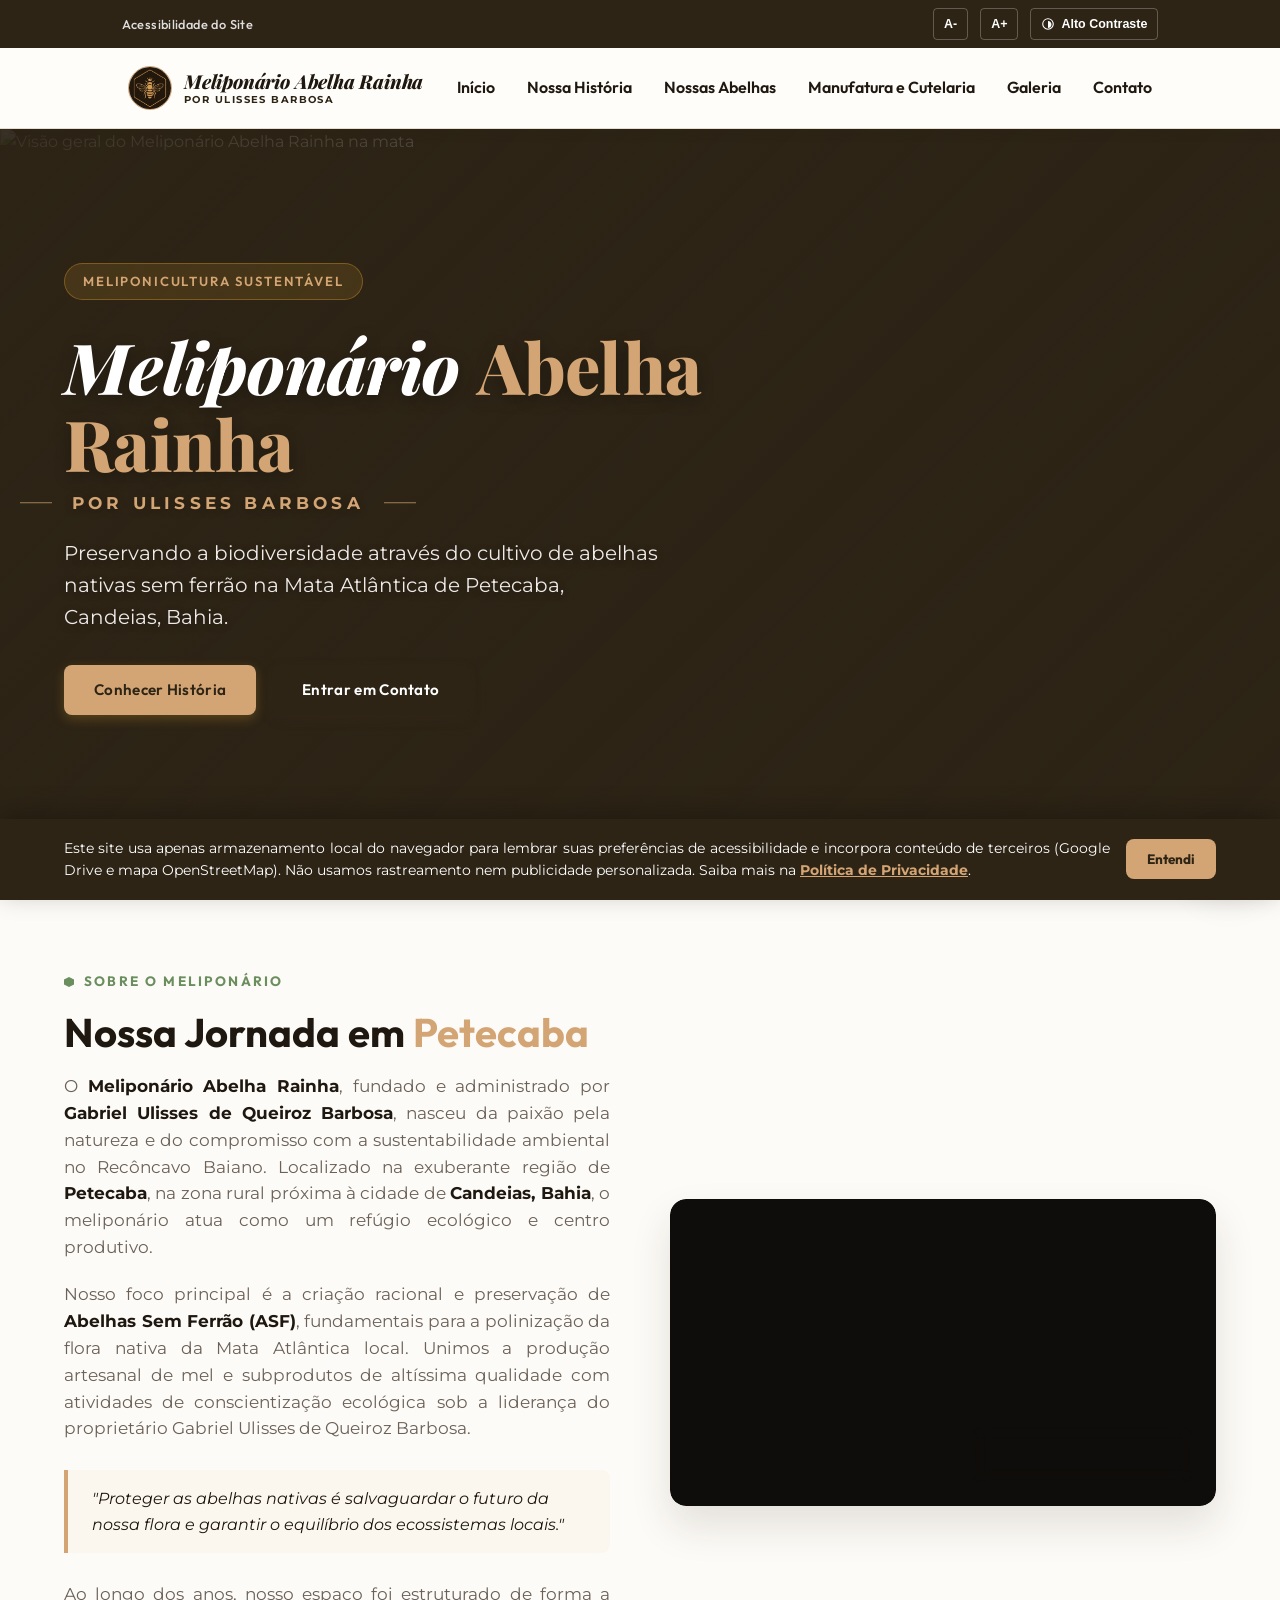
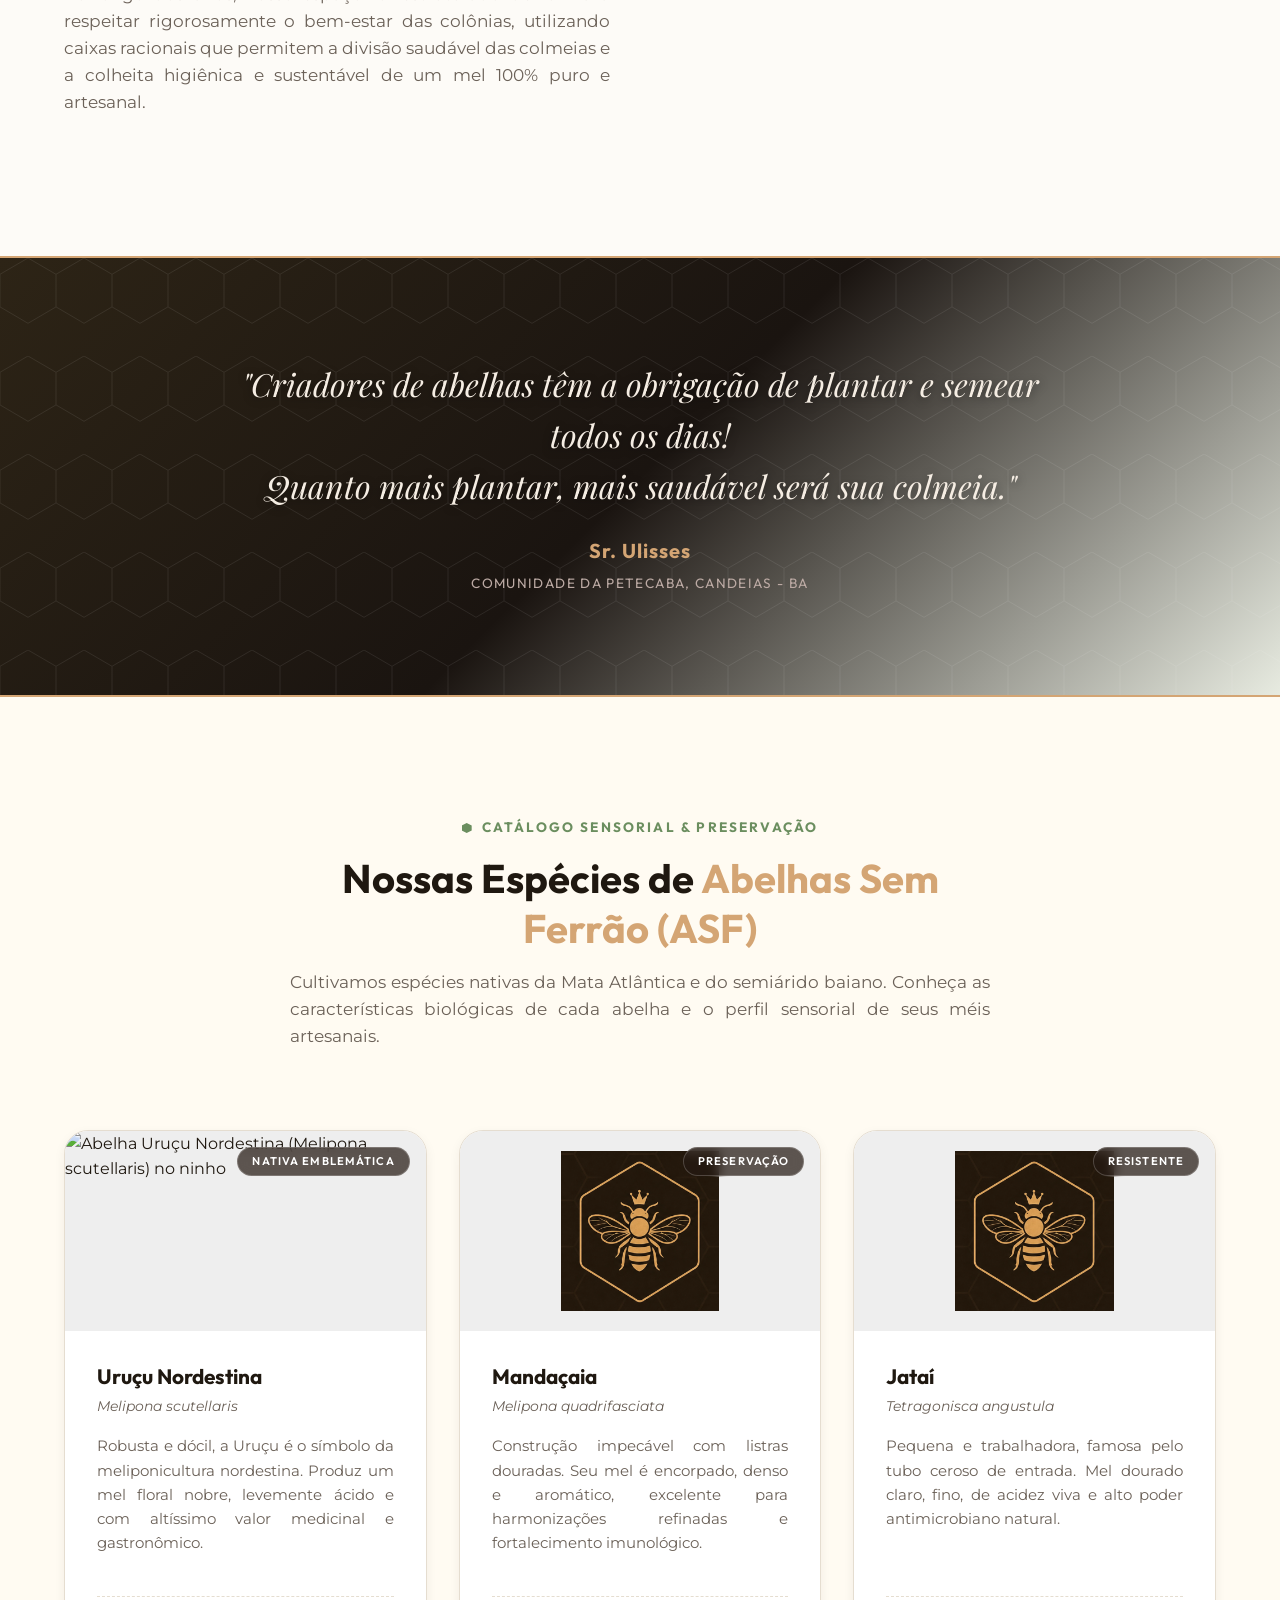
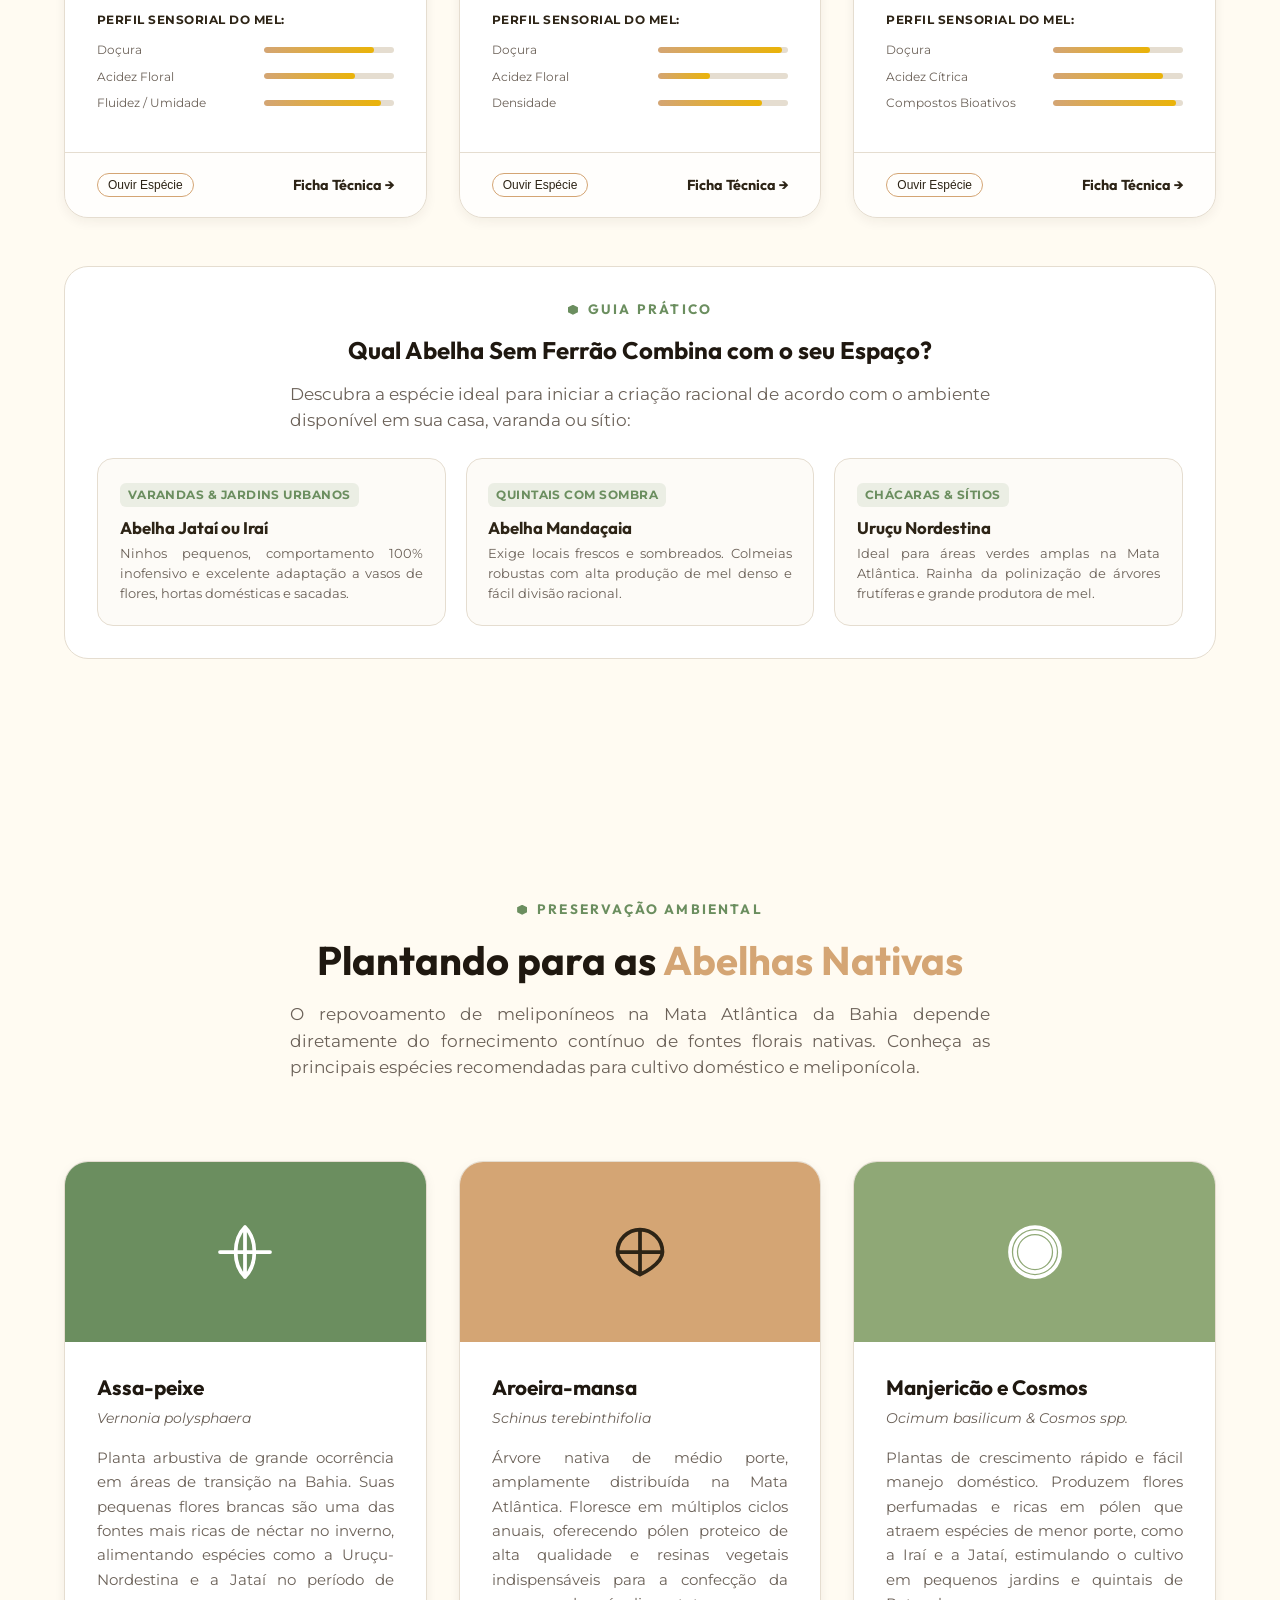
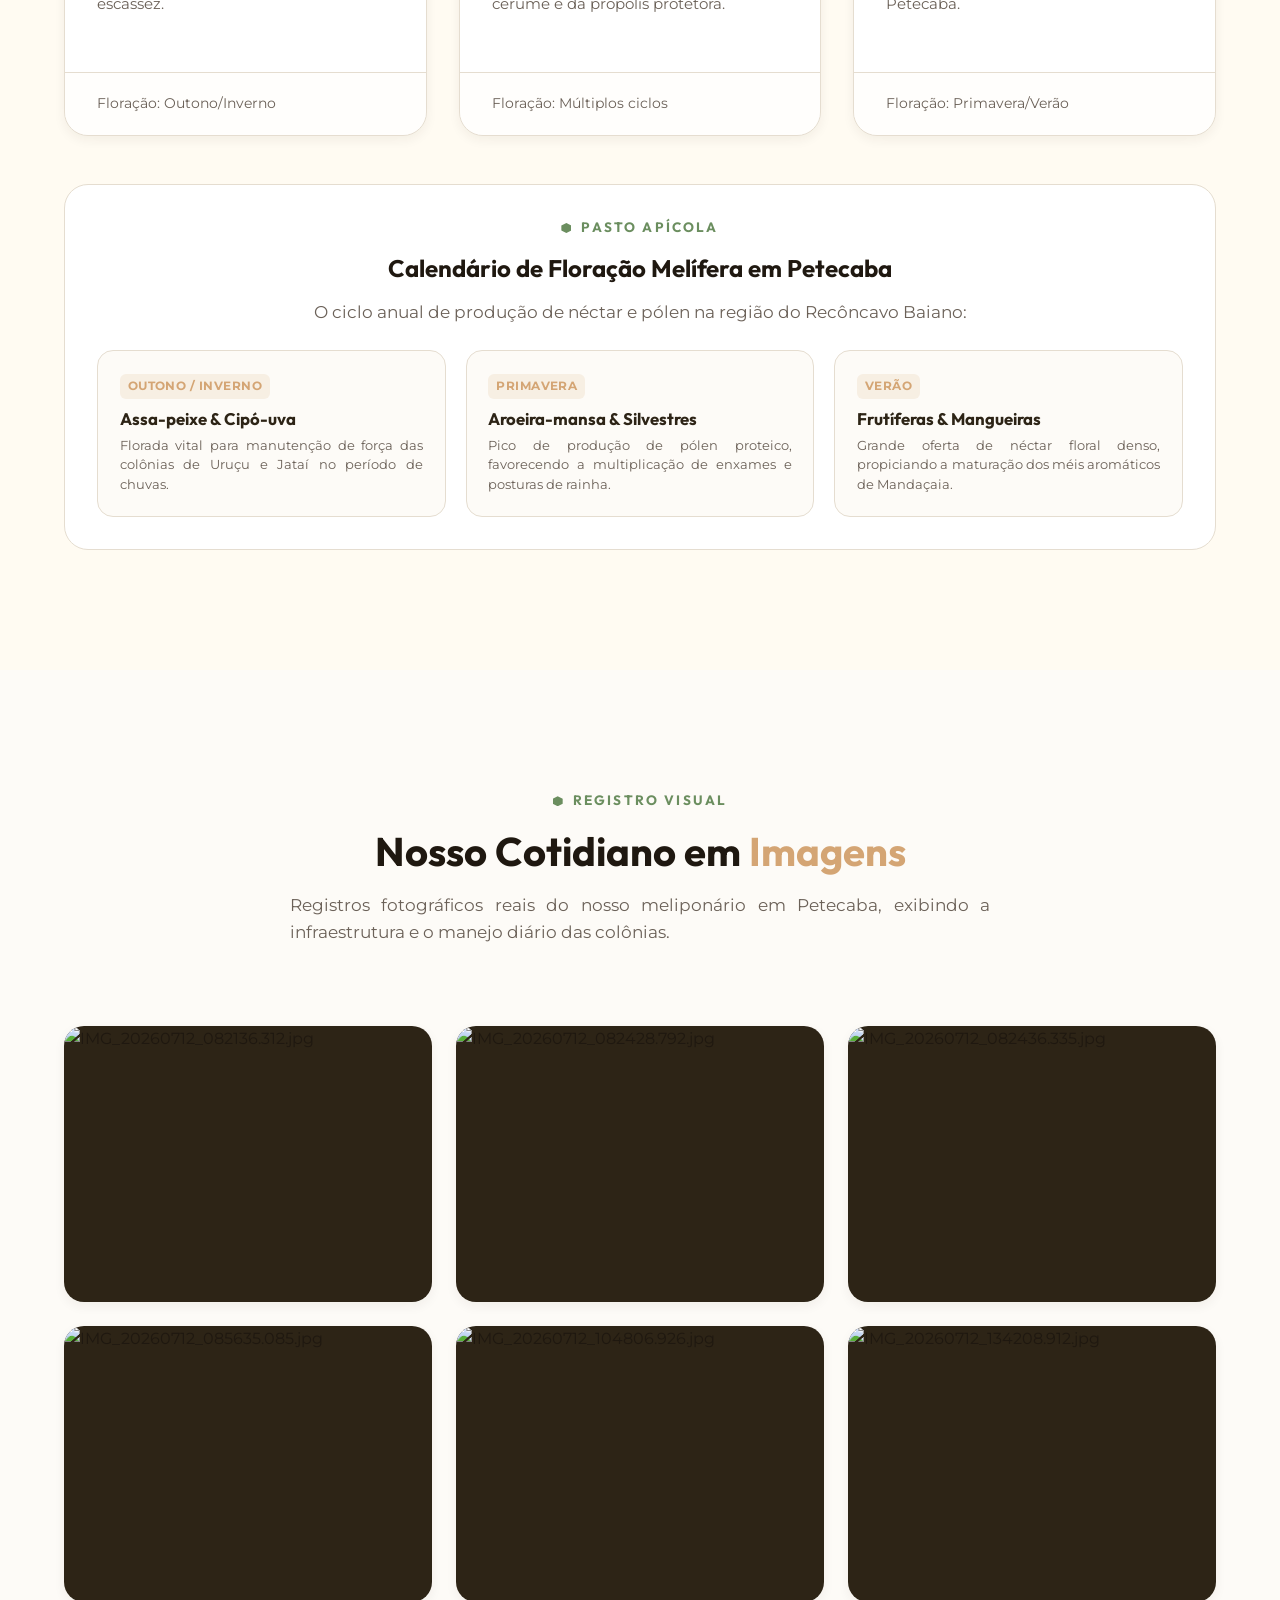
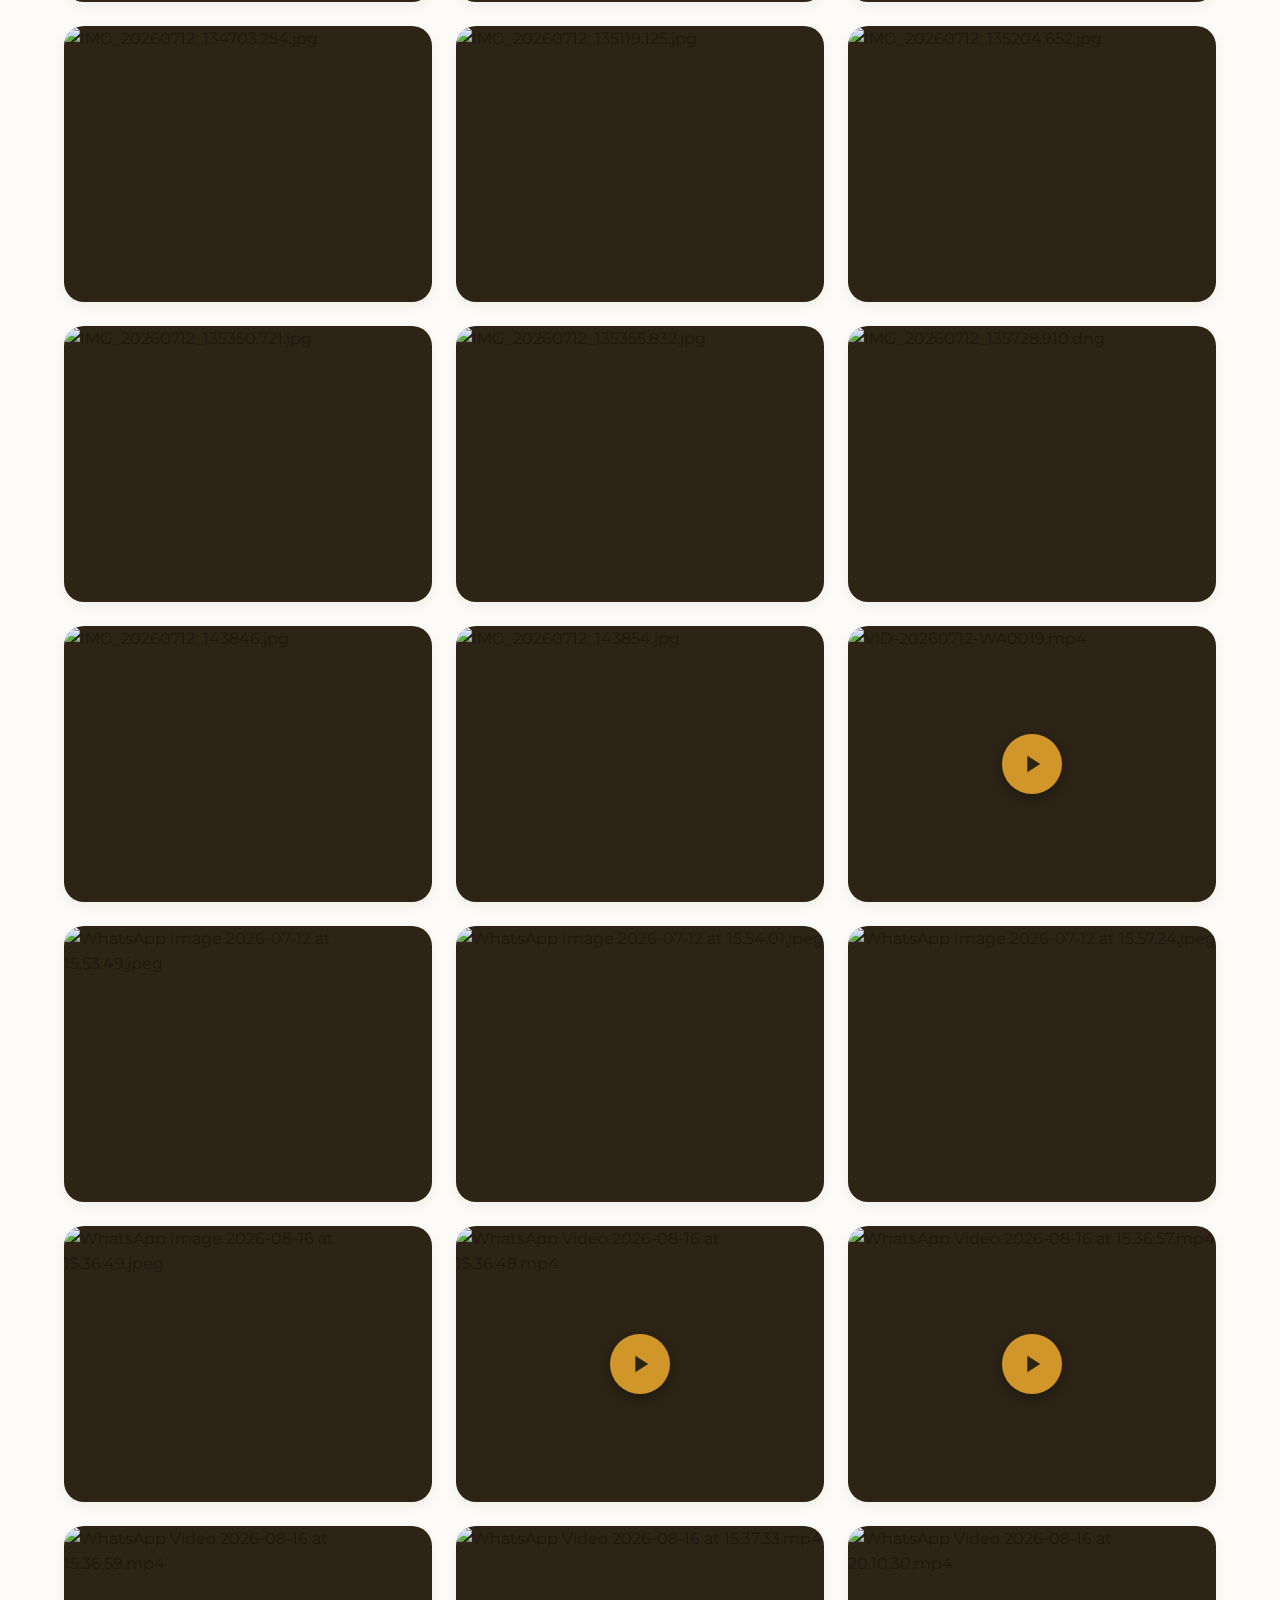
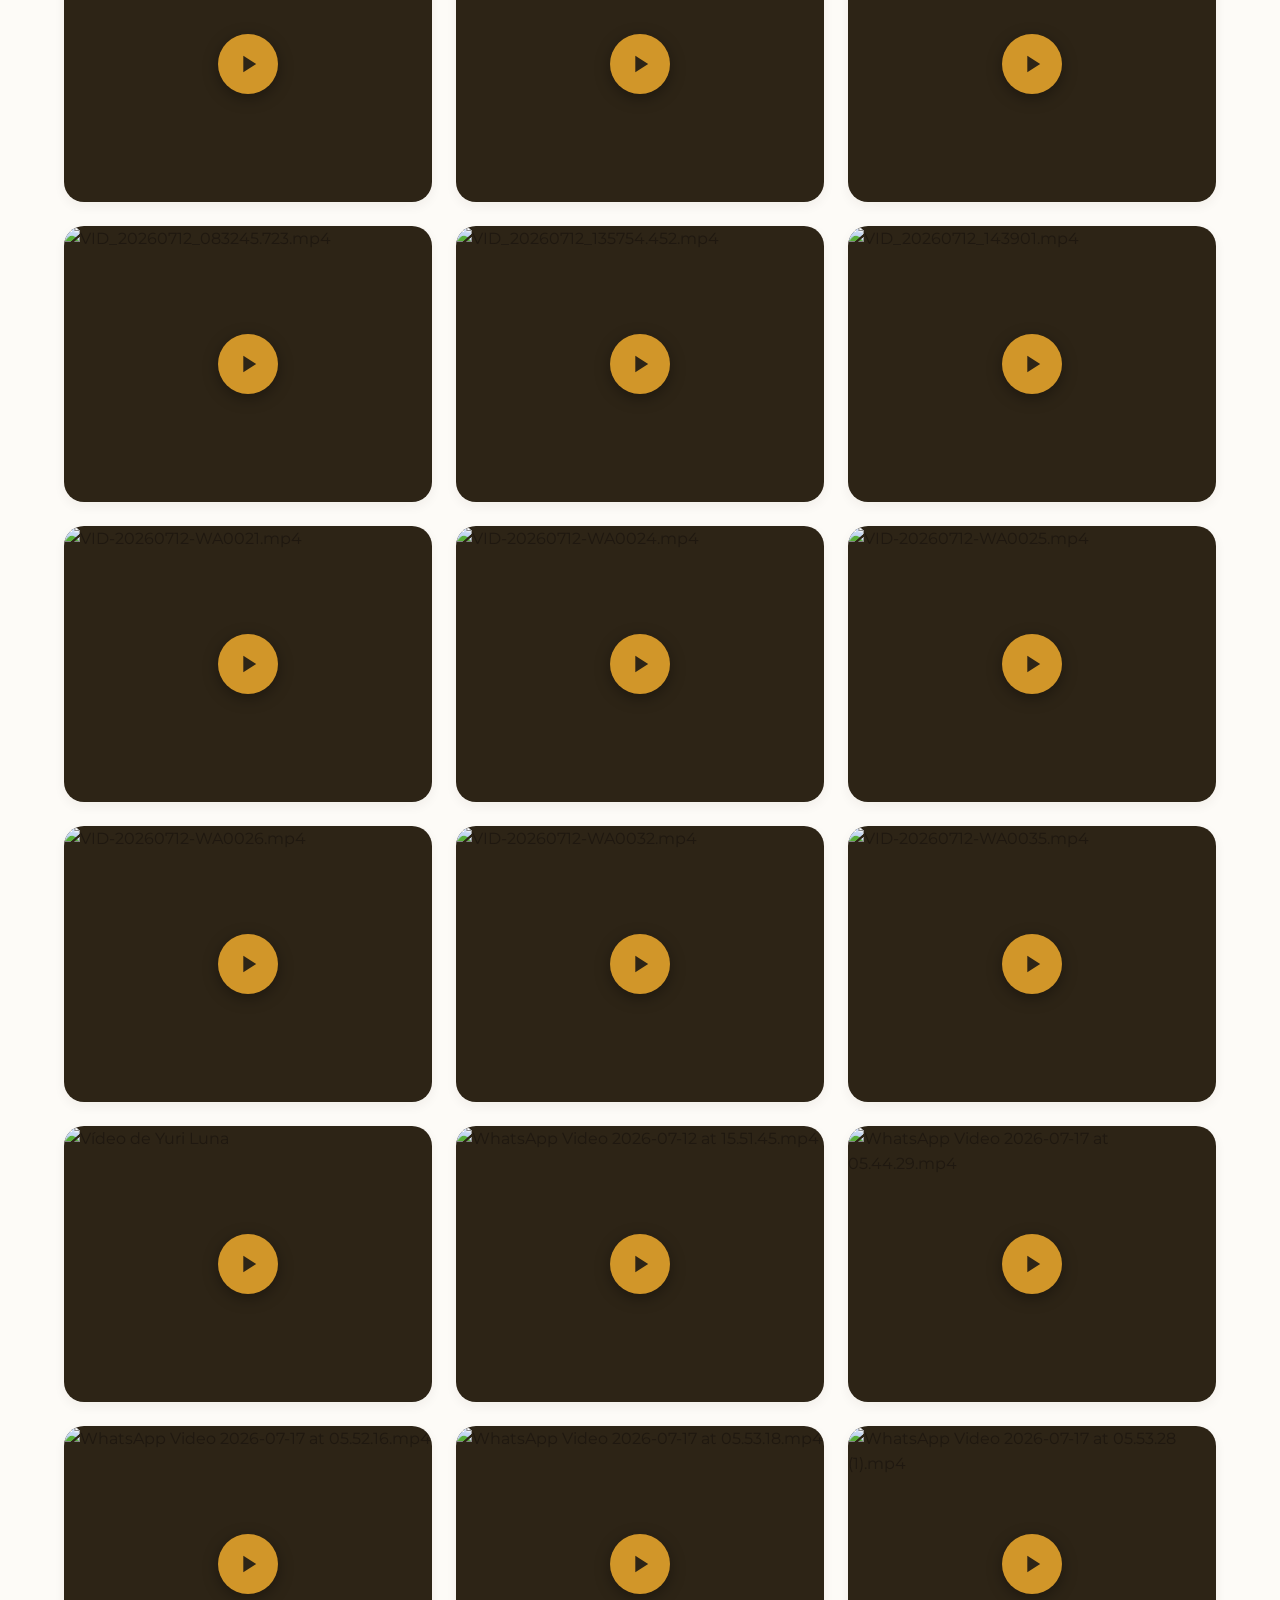
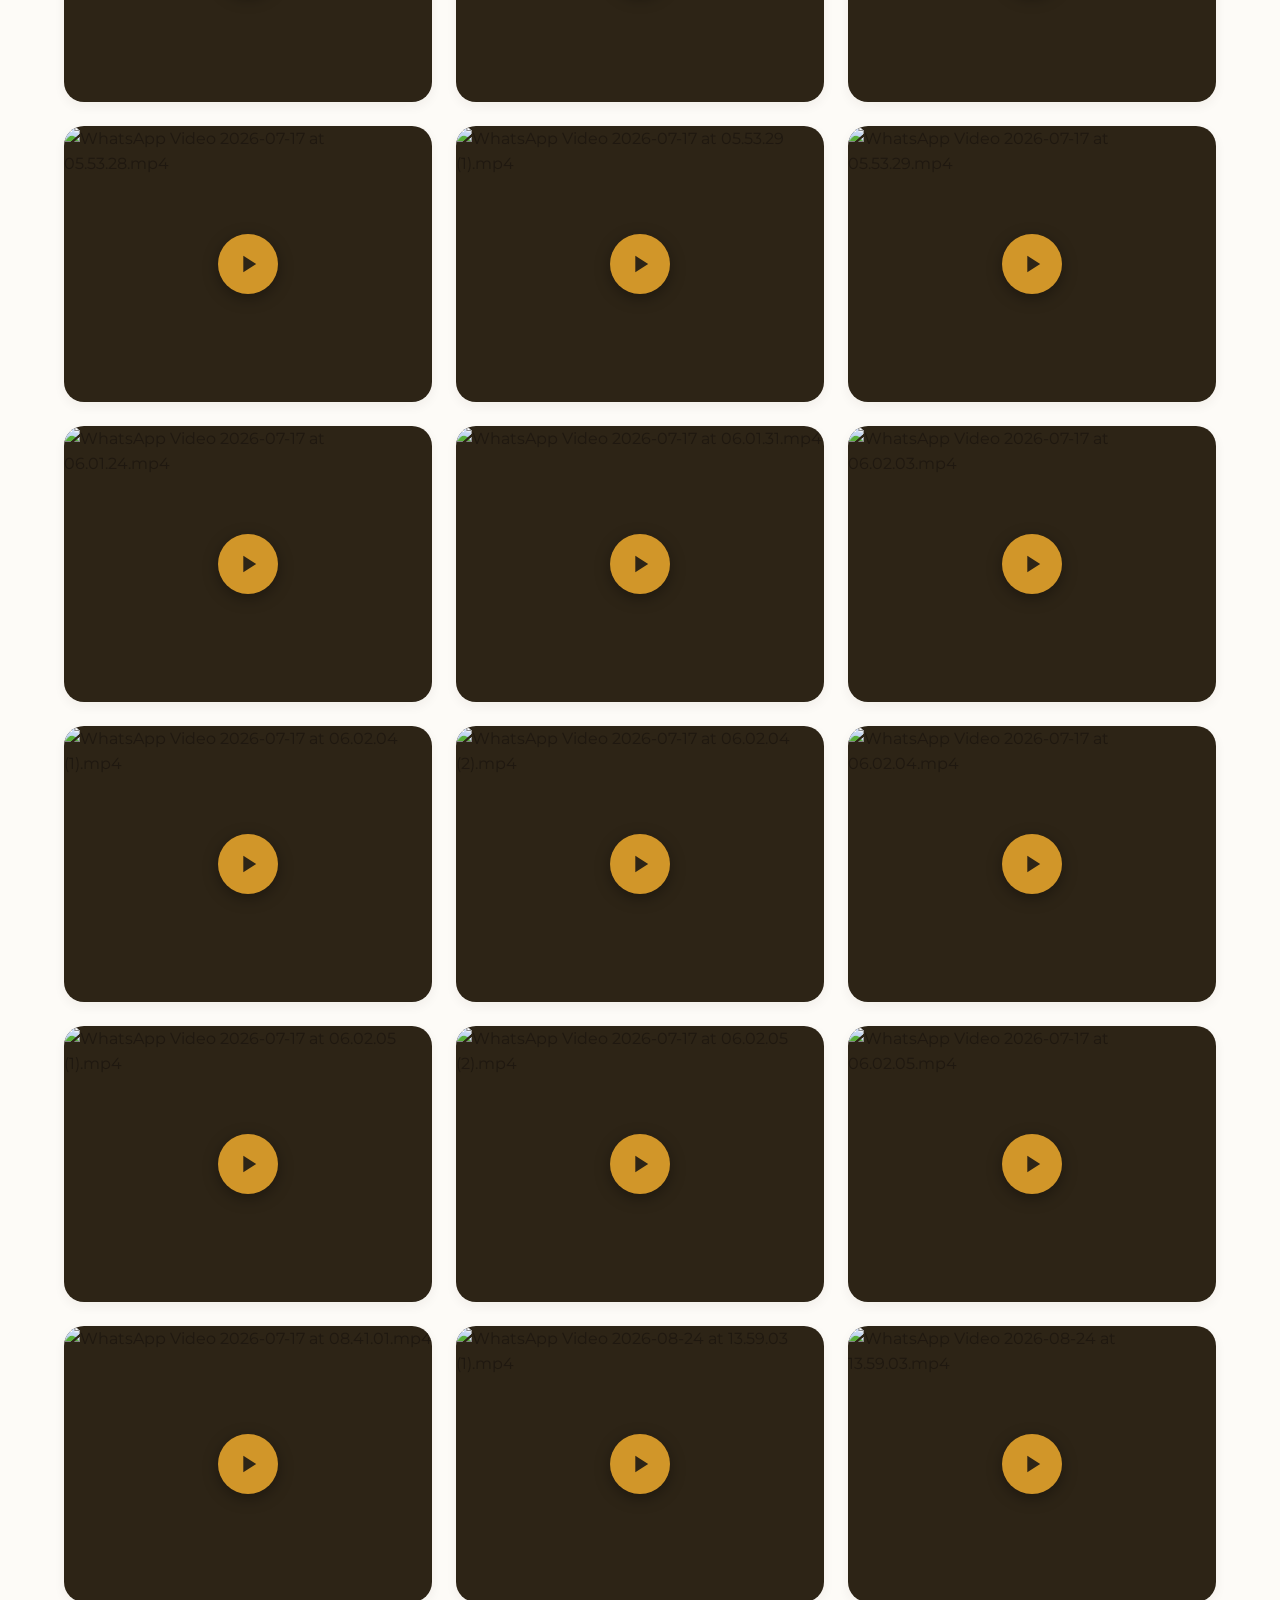
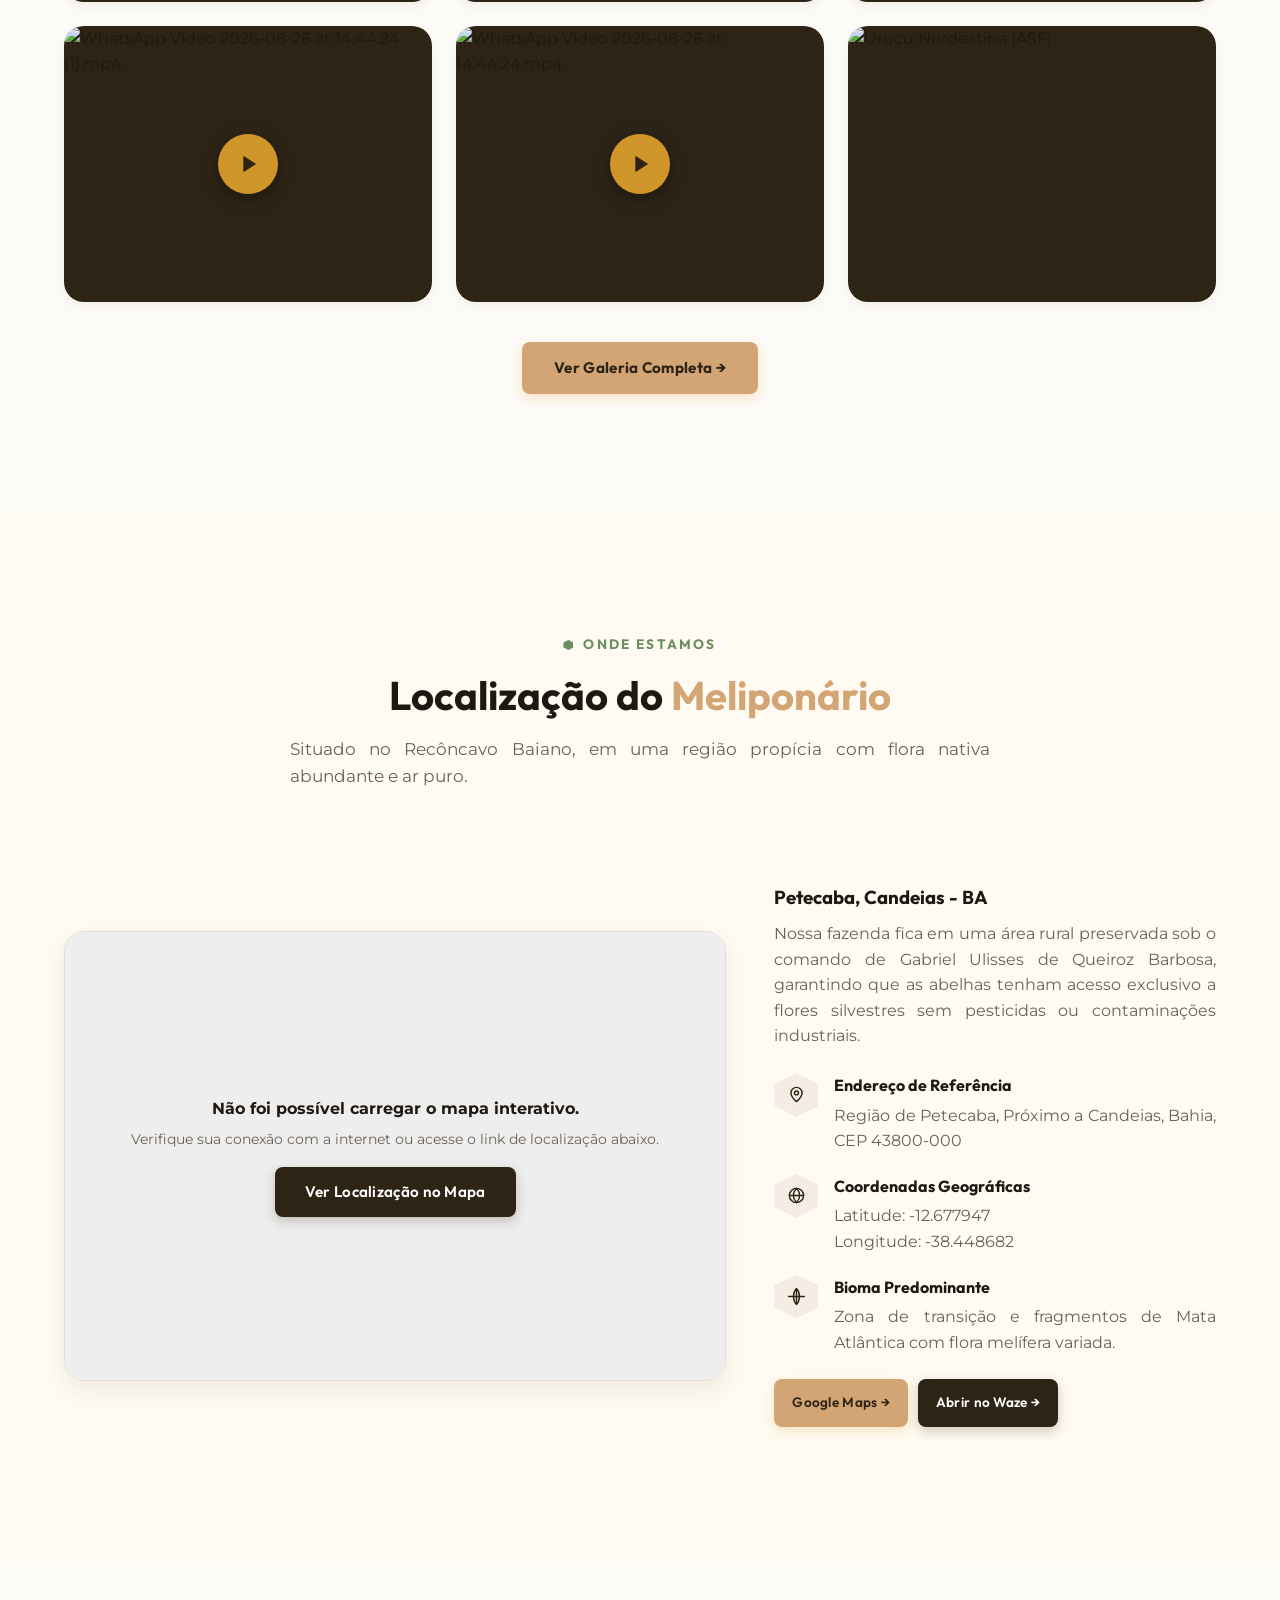
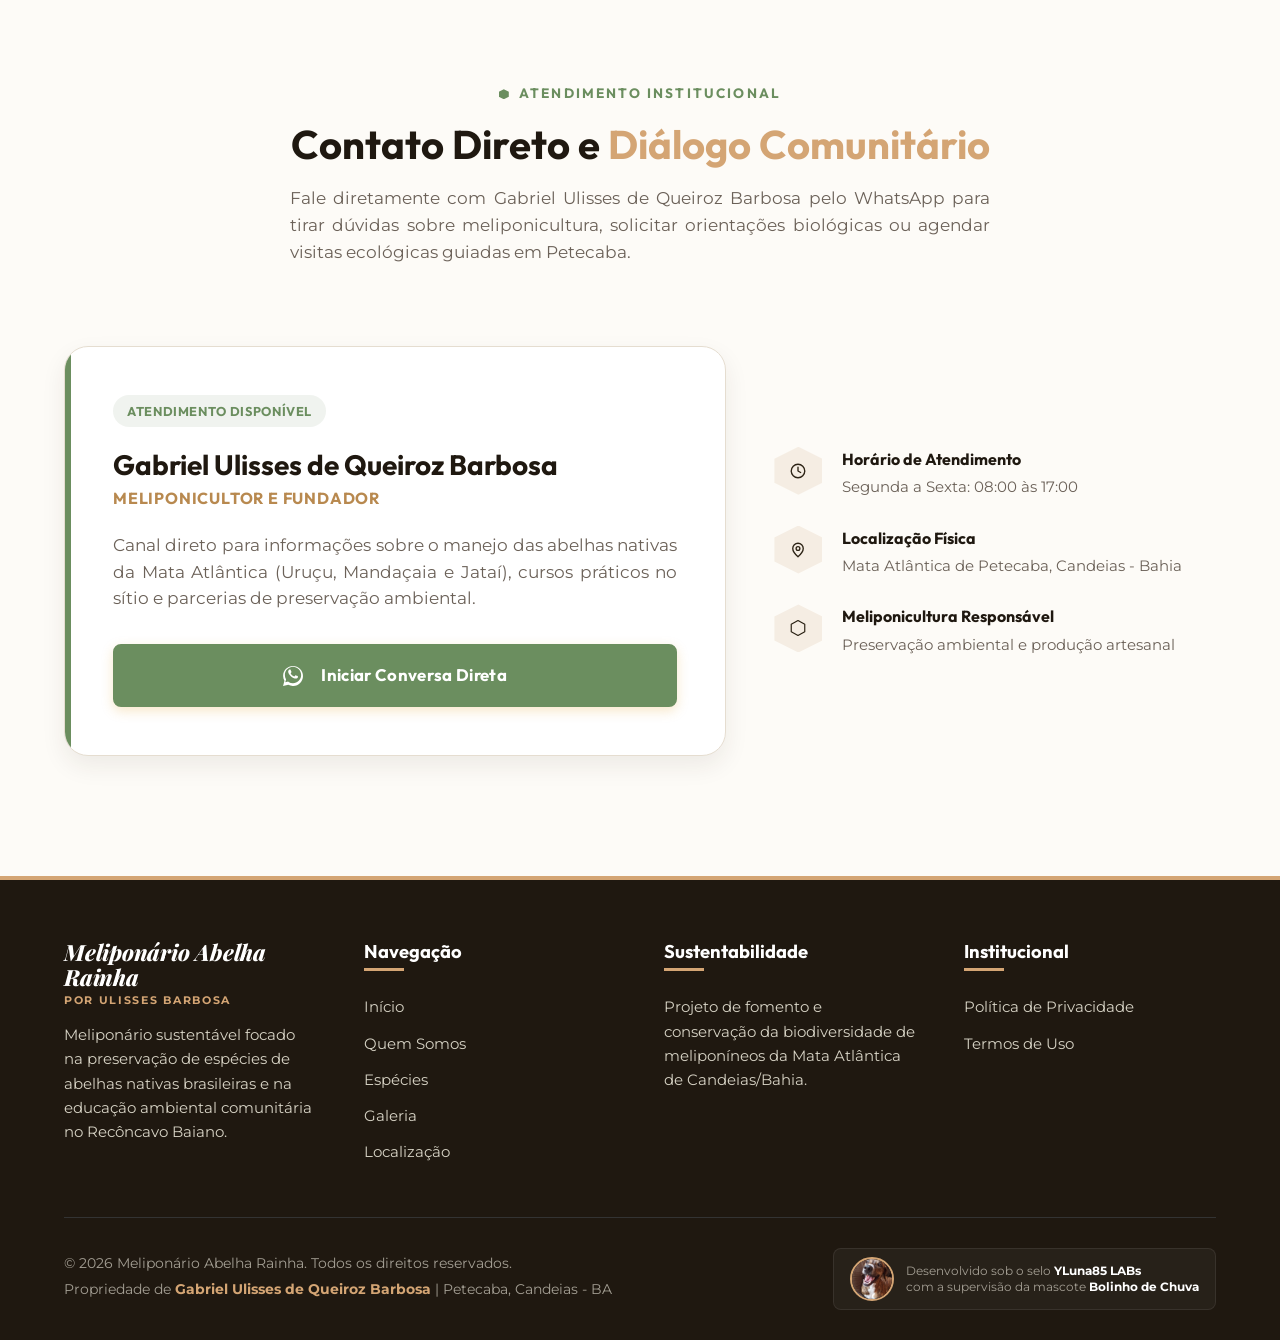
==== commit b36c7623: "Add files via upload" ====
--- a/index.html
+++ b/index.html
@@ -1,684 +1,727 @@
-<!DOCTYPE html>
-<html lang="pt-BR">
-<head>
-  <meta charset="UTF-8">
-  <meta name="viewport" content="width=device-width, initial-scale=1.0">
-  
-  <!-- SEO Meta Tags -->
-  <title>Meliponário Abelha Rainha | Preservação e Mel em Candeias, Bahia</title>
-  <meta name="description" content="Conheça o Meliponário Abelha Rainha, propriedade de Gabriel Ulisses de Queiroz Barbosa em Petecaba, Candeias, BA. Produção sustentável de mel e conservação de abelhas nativas sem ferrão.">
-  <meta name="keywords" content="Meliponário, Abelha Rainha, Abelha Sem Ferrão, Petecaba, Candeias, Bahia, Gabriel Ulisses de Queiroz Barbosa, Mel Orgânico, Meliponicultura, Sustentabilidade">
-  <meta name="author" content="Meliponário Abelha Rainha">
-  <meta name="google-site-verification" content="dY48D0o4FUKPgMmsMLIA8oIXenNn_6MrRWilCxt8Ijk">
-  
-  <!-- Open Graph / Facebook -->
-  <meta property="og:type" content="website">
-  <meta property="og:title" content="Meliponário Abelha Rainha | Preservação e Mel em Candeias, BA">
-  <meta property="og:description" content="Produção artesanal de mel e conservação ambiental de espécies nativas de abelhas sem ferrão no Recôncavo Baiano.">
-  <meta property="og:image" content="WhatsApp%20Image%202026-07-12%20at%2015.53.49.jpeg">
-  
-  <!-- Leaflet Map CSS (HTTPS) -->
-  <link rel="stylesheet" href="https://unpkg.com/leaflet@1.9.4/dist/leaflet.css" integrity="sha256-p4NxAoJBhIIN+hmNHrzRCf9tD/miZyoHS5obTRR9BMY=" crossorigin="">
-  
-  <!-- Estilos Personalizados -->
-  <link rel="stylesheet" href="style.css">
-  
-  <!-- Ícone Favicon (Placeholder SVG) -->
-  <link rel="icon" type="image/svg+xml" href="data:image/svg+xml,<svg xmlns=%22http://www.w3.org/2000/svg%22 viewBox=%220 0 100 100%22><text y=%22.9em%22 font-size=%2290%22>🐝</text></svg>">
-</head>
-<body>
-
-  <!-- BARRA DE ACESSIBILIDADE GLOBAL (WCAG / LBI) -->
-  <div class="accessibility-bar" role="complementary" aria-label="Ferramentas de Acessibilidade">
-    <div class="container accessibility-bar-inner">
-      <span class="accessibility-info">Acessibilidade do Site</span>
-      <div class="accessibility-controls">
-        <button id="btn-diminuir-fonte" title="Diminuir texto" aria-label="Diminuir tamanho da fonte">A-</button>
-        <button id="btn-aumentar-fonte" title="Aumentar texto" aria-label="Aumentar tamanho da fonte">A+</button>
-        <button id="btn-alto-contraste" title="Alternar alto contraste" aria-label="Alternar modo de alto contraste" aria-pressed="false">
-          <svg style="width: 14px; height: 14px; fill: currentColor; margin-right: 6px;" viewBox="0 0 24 24" aria-hidden="true">
-            <path d="M12 2A10 10 0 0 0 2 12a10 10 0 0 0 10 10 10 10 0 0 0 10-10A10 10 0 0 0 12 2zm0 18c-4.41 0-8-3.59-8-8s3.59-8 8-8 8 3.59 8 8-3.59 8-8 8zm0-15v14c3.31 0 6-2.69 6-6s-2.69-6-6-6z"/>
-          </svg>
-          Alto Contraste
-        </button>
-      </div>
-    </div>
-  </div>
-
-  <!-- CABEÇALHO E MENU PRINCIPAL -->
-  <header>
-    <div class="container nav-bar">
-      <a href="#inicio" class="logo-link" aria-label="Meliponário Abelha Rainha - Página Inicial">
-        <img src="LOGO.png" class="logo-img" alt="Logo Meliponário Abelha Rainha">
-        <div class="brand-typography nav-brand">
-          <span class="brand-name">Meliponário Abelha Rainha</span>
-          <span class="brand-author">Por Ulisses Barbosa</span>
-        </div>
-      </a>
-
-      <!-- Navegação Principal -->
-      <nav aria-label="Menu de Navegação Principal">
-        <ul class="nav-menu">
-          <li class="nav-item"><a href="index.html" class="active" aria-current="page">Início</a></li>
-          <li class="nav-item"><a href="historia.html">Nossa História</a></li>
-          <li class="nav-item"><a href="abelhas.html">Nossas Abelhas</a></li>
-          <li class="nav-item"><a href="manufatura.html">Manufatura e Cutelaria</a></li>
-          <li class="nav-item"><a href="galeria.html">Galeria</a></li>
-          <li class="nav-item"><a href="#contato">Contato</a></li>
-        </ul>
-      </nav>
-
-      <!-- Botão Menu Mobile (Apenas telas menores) -->
-      <button class="menu-toggle" aria-label="Abrir menu de navegação" aria-expanded="false" aria-controls="nav-menu">
-        <span></span>
-        <span></span>
-        <span></span>
-      </button>
-    </div>
-  </header>
-
-  <main>
-    <!-- SEÇÃO HERO (BOAS-VINDAS) -->
-    <section id="inicio" class="hero-section" aria-label="Banner de Boas-vindas">
-      <!-- Imagem de fundo do meliponário -->
-      <img src="https://lh3.googleusercontent.com/d/1aOlGfXfHfnyVLHJ-60RQpPvImpzk1aWx" alt="Visão geral do Meliponário Abelha Rainha na mata" class="hero-bg">
-      <div class="hero-content">
-        <div class="hero-tagline">
-          <span>Meliponicultura Sustentável</span>
-        </div>
-        <div class="brand-typography hero-brand">
-          <h1 class="brand-name">Meliponário <span>Abelha Rainha</span></h1>
-          <span class="brand-author">Por Ulisses Barbosa</span>
-        </div>
-        <p class="hero-text">
-          Preservando a biodiversidade através do cultivo de abelhas nativas sem ferrão na Mata Atlântica de Petecaba, Candeias, Bahia.
-        </p>
-        <div class="hero-actions">
-          <a href="historia.html" class="btn btn-primary">Conhecer História</a>
-          <a href="#contato" class="btn btn-secondary">Entrar em Contato</a>
-        </div>
-      </div>
-    </section>
-
-    <!-- SEÇÃO HISTÓRIA / QUEM SOMOS -->
-    <section id="historia">
-      <div class="container">
-        <div class="about-grid">
-          <div class="about-text-content">
-            <span class="section-subtitle">Sobre o Meliponário</span>
-            <h2 class="section-title">Nossa Jornada em <span>Petecaba</span></h2>
-            <p>
-              O <strong>Meliponário Abelha Rainha</strong>, fundado e administrado por <strong>Gabriel Ulisses de Queiroz Barbosa</strong>, nasceu da paixão pela natureza e do compromisso com a sustentabilidade ambiental no Recôncavo Baiano. Localizado na exuberante região de <strong>Petecaba</strong>, na zona rural próxima à cidade de <strong>Candeias, Bahia</strong>, o meliponário atua como um refúgio ecológico e centro produtivo.
-            </p>
-            <p>
-              Nosso foco principal é a criação racional e preservação de <strong>Abelhas Sem Ferrão (ASF)</strong>, fundamentais para a polinização da flora nativa da Mata Atlântica local. Unimos a produção artesanal de mel e subprodutos de altíssima qualidade com atividades de conscientização ecológica sob a liderança do proprietário Gabriel Ulisses de Queiroz Barbosa.
-            </p>
-            <div class="highlight-box">
-              "Proteger as abelhas nativas é salvaguardar o futuro da nossa flora e garantir o equilíbrio dos ecossistemas locais."
-            </div>
-            <p>
-              Ao longo dos anos, nosso espaço foi estruturado de forma a respeitar rigorosamente o bem-estar das colônias, utilizando caixas racionais que permitem a divisão saudável das colmeias e a colheita higiênica e sustentável de um mel 100% puro e artesanal.
-            </p>
-          </div>
-          
-          <div class="about-media-wrapper">
-            <div class="video-wrapper">
-              <iframe src="https://drive.google.com/file/d/1N23fqdbP6k78MvyHdSY7pOfsANpvLoiZ/preview" title="Apresentação em vídeo do Meliponário Abelha Rainha" allow="autoplay; fullscreen" loading="lazy"></iframe>
-            </div>
-            <div class="badge-float">
-              <div class="badge-number">100%</div>
-              <div class="badge-label">Natural &amp;<br>Sustentável</div>
-            </div>
-          </div>
-        </div>
-      </div>
-    </section>
-
-    <!-- SEÇÃO CITAÇÃO DE SENHOR ULISSES -->
-    <section class="quote-banner" aria-label="Citação do Senhor Ulisses">
-      <div class="hex-pattern"></div>
-      <div class="container quote-container">
-        <blockquote class="quote-blockquote">
-          <p class="quote-text">
-            "Criadores de abelhas têm a obrigação de plantar e semear todos os dias!<br>
-            Quanto mais plantar, mais saudável será sua colmeia."
-          </p>
-          <cite class="quote-author">
-            <strong>Sr. Ulisses</strong>
-            <span>Comunidade da Petecaba, Candeias - BA</span>
-          </cite>
-        </blockquote>
-      </div>
-    </section>
-
-    <!-- SEÇÃO ESPÉCIES / CATÁLOGO SENSORIAL ASF (MÓDULO 2) -->
-    <section id="abelhas" class="section-alt">
-      <div class="container">
-        <div class="section-header">
-          <span class="section-subtitle">Catálogo Sensorial &amp; Preservação</span>
-          <h2 class="section-title">Nossas Espécies de <span>Abelhas Sem Ferrão (ASF)</span></h2>
-          <p class="section-desc">
-            Cultivamos espécies nativas da Mata Atlântica e do semiárido baiano. Conheça as características biológicas de cada abelha e o perfil sensorial de seus méis artesanais.
-          </p>
-        </div>
-
-        <div class="cards-grid sensorial-grid">
-          <!-- Card Uruçu Nordestina -->
-          <article class="card sensorial-card">
-            <div class="card-header-img">
-              <img src="https://lh3.googleusercontent.com/d/1aOlGfXfHfnyVLHJ-60RQpPvImpzk1aWx" data-fallback="info/uruçu nordestina.jpg" alt="Abelha Uruçu Nordestina (Melipona scutellaris) no ninho" loading="lazy">
-              <span class="card-badge">Nativa Emblemática</span>
-            </div>
-            <div class="card-body">
-              <h3 class="card-title">Uruçu Nordestina</h3>
-              <span class="card-subtitle">Melipona scutellaris</span>
-              <p class="card-text">
-                Robusta e dócil, a Uruçu é o símbolo da meliponicultura nordestina. Produz um mel floral nobre, levemente ácido e com altíssimo valor medicinal e gastronômico.
-              </p>
-              
-              <!-- Perfil Sensorial do Mel -->
-              <div class="sensorial-profile">
-                <span class="sensorial-title">Perfil Sensorial do Mel:</span>
-                <div class="sensorial-metric">
-                  <span>Doçura</span>
-                  <div class="metric-bar"><div class="metric-fill" style="width: 85%;"></div></div>
-                </div>
-                <div class="sensorial-metric">
-                  <span>Acidez Floral</span>
-                  <div class="metric-bar"><div class="metric-fill" style="width: 70%;"></div></div>
-                </div>
-                <div class="sensorial-metric">
-                  <span>Fluidez / Umidade</span>
-                  <div class="metric-bar"><div class="metric-fill" style="width: 90%;"></div></div>
-                </div>
-              </div>
-            </div>
-            <div class="card-footer" style="display: flex; justify-content: space-between; align-items: center;">
-              <button class="btn-audio-species" data-audio-species="urucu" title="Ouvir descrição da Uruçu Nordestina" aria-label="Ouvir descrição da Uruçu Nordestina" style="background: none; border: 1px solid var(--primary-color); border-radius: 20px; padding: 4px 10px; font-size: 0.75rem; color: var(--secondary-color); cursor: pointer; display: flex; align-items: center; gap: 4px;">
-                Ouvir Espécie
-              </button>
-              <button class="card-link species-trigger" data-species="urucu" aria-haspopup="dialog" aria-expanded="false" style="background: none; border: none; cursor: pointer; padding: 0;">Ficha Técnica &rarr;</button>
-            </div>
-          </article>
-
-          <!-- Card Mandaçaia -->
-          <article class="card sensorial-card">
-            <div class="card-header-img">
-              <img src="LOGO.png" alt="Mandaçaia (Melipona quadrifasciata) - Meliponário Abelha Rainha" loading="lazy" style="object-fit: contain; padding: 20px; background: var(--bg-surface);">
-              <span class="card-badge">Preservação</span>
-            </div>
-            <div class="card-body">
-              <h3 class="card-title">Mandaçaia</h3>
-              <span class="card-subtitle">Melipona quadrifasciata</span>
-              <p class="card-text">
-                Construção impecável com listras douradas. Seu mel é encorpado, denso e aromático, excelente para harmonizações refinadas e fortalecimento imunológico.
-              </p>
-
-              <!-- Perfil Sensorial do Mel -->
-              <div class="sensorial-profile">
-                <span class="sensorial-title">Perfil Sensorial do Mel:</span>
-                <div class="sensorial-metric">
-                  <span>Doçura</span>
-                  <div class="metric-bar"><div class="metric-fill" style="width: 95%;"></div></div>
-                </div>
-                <div class="sensorial-metric">
-                  <span>Acidez Floral</span>
-                  <div class="metric-bar"><div class="metric-fill" style="width: 40%;"></div></div>
-                </div>
-                <div class="sensorial-metric">
-                  <span>Densidade</span>
-                  <div class="metric-bar"><div class="metric-fill" style="width: 80%;"></div></div>
-                </div>
-              </div>
-            </div>
-            <div class="card-footer" style="display: flex; justify-content: space-between; align-items: center;">
-              <button class="btn-audio-species" data-audio-species="mandacaia" title="Ouvir descrição da Mandaçaia" aria-label="Ouvir descrição da Mandaçaia" style="background: none; border: 1px solid var(--primary-color); border-radius: 20px; padding: 4px 10px; font-size: 0.75rem; color: var(--secondary-color); cursor: pointer; display: flex; align-items: center; gap: 4px;">
-                Ouvir Espécie
-              </button>
-              <button class="card-link species-trigger" data-species="mandacaia" aria-haspopup="dialog" aria-expanded="false" style="background: none; border: none; cursor: pointer; padding: 0;">Ficha Técnica &rarr;</button>
-            </div>
-          </article>
-
-          <!-- Card Jataí -->
-          <article class="card sensorial-card">
-            <div class="card-header-img">
-              <img src="LOGO.png" alt="Abelha Jataí (Tetragonisca angustula) - Meliponário Abelha Rainha" loading="lazy" style="object-fit: contain; padding: 20px; background: var(--bg-surface);">
-              <span class="card-badge">Resistente</span>
-            </div>
-            <div class="card-body">
-              <h3 class="card-title">Jataí</h3>
-              <span class="card-subtitle">Tetragonisca angustula</span>
-              <p class="card-text">
-                Pequena e trabalhadora, famosa pelo tubo ceroso de entrada. Mel dourado claro, fino, de acidez viva e alto poder antimicrobiano natural.
-              </p>
-
-              <!-- Perfil Sensorial do Mel -->
-              <div class="sensorial-profile">
-                <span class="sensorial-title">Perfil Sensorial do Mel:</span>
-                <div class="sensorial-metric">
-                  <span>Doçura</span>
-                  <div class="metric-bar"><div class="metric-fill" style="width: 75%;"></div></div>
-                </div>
-                <div class="sensorial-metric">
-                  <span>Acidez Cítrica</span>
-                  <div class="metric-bar"><div class="metric-fill" style="width: 85%;"></div></div>
-                </div>
-                <div class="sensorial-metric">
-                  <span>Compostos Bioativos</span>
-                  <div class="metric-bar"><div class="metric-fill" style="width: 95%;"></div></div>
-                </div>
-              </div>
-            </div>
-            <div class="card-footer" style="display: flex; justify-content: space-between; align-items: center;">
-              <button class="btn-audio-species" data-audio-species="jatai" title="Ouvir descrição da Jataí" aria-label="Ouvir descrição da Jataí" style="background: none; border: 1px solid var(--primary-color); border-radius: 20px; padding: 4px 10px; font-size: 0.75rem; color: var(--secondary-color); cursor: pointer; display: flex; align-items: center; gap: 4px;">
-                Ouvir Espécie
-              </button>
-              <button class="card-link species-trigger" data-species="jatai" aria-haspopup="dialog" aria-expanded="false" style="background: none; border: none; cursor: pointer; padding: 0;">Ficha Técnica &rarr;</button>
-            </div>
-          </article>
-        </div>
-
-        <!-- Guia do Meliponicultor Iniciante (Módulo 2) -->
-        <div class="beginner-guide-wrapper" style="margin-top: 3rem; background: var(--bg-card); border: 1px solid var(--border-color); border-radius: var(--radius-lg); padding: 2rem;">
-          <div class="section-header" style="margin-bottom: 1.5rem; text-align: left;">
-            <span class="section-subtitle">Guia Prático</span>
-            <h3 class="section-title" style="font-size: 1.5rem;">Qual Abelha Sem Ferrão Combina com o seu Espaço?</h3>
-            <p class="section-desc" style="margin-left: 0;">
-              Descubra a espécie ideal para iniciar a criação racional de acordo com o ambiente disponível em sua casa, varanda ou sítio:
-            </p>
-          </div>
-          <div class="beginner-guide-grid">
-            <div class="guide-box">
-              <span class="guide-badge">Varandas &amp; Jardins Urbanos</span>
-              <h4 class="guide-box-title">Abelha Jataí ou Iraí</h4>
-              <p class="guide-box-desc">Ninhos pequenos, comportamento 100% inofensivo e excelente adaptação a vasos de flores, hortas domésticas e sacadas.</p>
-            </div>
-            <div class="guide-box">
-              <span class="guide-badge">Quintais com Sombra</span>
-              <h4 class="guide-box-title">Abelha Mandaçaia</h4>
-              <p class="guide-box-desc">Exige locais frescos e sombreados. Colmeias robustas com alta produção de mel denso e fácil divisão racional.</p>
-            </div>
-            <div class="guide-box">
-              <span class="guide-badge">Chácaras &amp; Sítios</span>
-              <h4 class="guide-box-title">Uruçu Nordestina</h4>
-              <p class="guide-box-desc">Ideal para áreas verdes amplas na Mata Atlântica. Rainha da polinização de árvores frutíferas e grande produtora de mel.</p>
-            </div>
-          </div>
-        </div>
-      </div>
-    </section>
-
-    <!-- SEÇÃO CONSERVAÇÃO AMBIENTAL E GUIA DE PLANTIO -->
-    <section id="conservacao" class="section-alt">
-      <div class="container">
-        <div class="section-header">
-          <span class="section-subtitle">Preservação Ambiental</span>
-          <h2 class="section-title">Plantando para as <span>Abelhas Nativas</span></h2>
-          <p class="section-desc">
-            O repovoamento de meliponíneos na Mata Atlântica da Bahia depende diretamente do fornecimento contínuo de fontes florais nativas. Conheça as principais espécies recomendadas para cultivo doméstico e meliponícola.
-          </p>
-        </div>
-
-        <div class="cards-grid">
-          <!-- Card Planta 1 -->
-          <article class="card">
-            <div class="card-header-img" style="background: var(--accent-color); display: flex; align-items: center; justify-content: center; height: 180px; color: var(--text-light);">
-              <svg viewBox="0 0 24 24" width="60" height="60" fill="none" stroke="currentColor" stroke-width="1.5">
-                <path d="M12 2v20M2 12h20M12 2c5 5 5 15 0 20M12 2c-5 5-5 15 0 20" stroke-linecap="round" stroke-linejoin="round"/>
-              </svg>
-            </div>
-            <div class="card-body">
-              <h3 class="card-title">Assa-peixe</h3>
-              <span class="card-subtitle">Vernonia polysphaera</span>
-              <p class="card-text" style="text-align: justify;">
-                Planta arbustiva de grande ocorrência em áreas de transição na Bahia. Suas pequenas flores brancas são uma das fontes mais ricas de néctar no inverno, alimentando espécies como a Uruçu-Nordestina e a Jataí no período de escassez.
-              </p>
-            </div>
-            <div class="card-footer">
-              <span style="font-size: 0.85rem; color: var(--text-muted);">Floração: Outono/Inverno</span>
-            </div>
-          </article>
-
-          <!-- Card Planta 2 -->
-          <article class="card">
-            <div class="card-header-img" style="background: var(--primary-color); display: flex; align-items: center; justify-content: center; height: 180px; color: var(--secondary-color);">
-              <svg viewBox="0 0 24 24" width="60" height="60" fill="none" stroke="currentColor" stroke-width="1.5">
-                <path d="M12 3v18M3 12h18M12 3a9 9 0 0 1 9 9c0 5-9 9-9 9s-9-4-9-9a9 9 0 0 1 9-9Z" stroke-linecap="round" stroke-linejoin="round"/>
-              </svg>
-            </div>
-            <div class="card-body">
-              <h3 class="card-title">Aroeira-mansa</h3>
-              <span class="card-subtitle">Schinus terebinthifolia</span>
-              <p class="card-text" style="text-align: justify;">
-                Árvore nativa de médio porte, amplamente distribuída na Mata Atlântica. Floresce em múltiplos ciclos anuais, oferecendo pólen proteico de alta qualidade e resinas vegetais indispensáveis para a confecção da cerume e da própolis protetora.
-              </p>
-            </div>
-            <div class="card-footer">
-              <span style="font-size: 0.85rem; color: var(--text-muted);">Floração: Múltiplos ciclos</span>
-            </div>
-          </article>
-
-          <!-- Card Planta 3 -->
-          <article class="card">
-            <div class="card-header-img" style="background: var(--accent-light); display: flex; align-items: center; justify-content: center; height: 180px; color: var(--text-light);">
-              <svg viewBox="0 0 24 24" width="60" height="60" fill="none" stroke="currentColor" stroke-width="1.5">
-                <path d="M12 2C6.48 2 2 6.48 2 12s4.48 10 10 10 10-4.48 10-10S17.52 2 12 2Zm0 18c-4.41 0-8-3.59-8-8s3.59-8 8-8 8 3.59 8 8-3.59 8-8 8Z" stroke-linecap="round" stroke-linejoin="round"/>
-                <path d="M12 6a6 6 0 0 1 6 6c0 3.31-2.69 6-6 6a6 6 0 0 1-6-6 6 6 0 0 1 6-6Z" fill="currentColor"/>
-              </svg>
-            </div>
-            <div class="card-body">
-              <h3 class="card-title">Manjericão e Cosmos</h3>
-              <span class="card-subtitle">Ocimum basilicum &amp; Cosmos spp.</span>
-              <p class="card-text" style="text-align: justify;">
-                Plantas de crescimento rápido e fácil manejo doméstico. Produzem flores perfumadas e ricas em pólen que atraem espécies de menor porte, como a Iraí e a Jataí, estimulando o cultivo em pequenos jardins e quintais de Petecaba.
-              </p>
-            </div>
-            <div class="card-footer">
-              <span style="font-size: 0.85rem; color: var(--text-muted);">Floração: Primavera/Verão</span>
-            </div>
-          </article>
-        </div>
-
-        <!-- Calendário Sazonal de Floração Melífera na Bahia (Módulo 3) -->
-        <div class="flowering-calendar-wrapper" style="margin-top: 3rem; background: var(--bg-card); border: 1px solid var(--border-color); border-radius: var(--radius-lg); padding: 2rem;">
-          <div class="section-header" style="margin-bottom: 1.5rem; text-align: left;">
-            <span class="section-subtitle">Pasto Apícola</span>
-            <h3 class="section-title" style="font-size: 1.5rem;">Calendário de Floração Melífera em Petecaba</h3>
-            <p class="section-desc" style="margin-left: 0;">
-              O ciclo anual de produção de néctar e pólen na região do Recôncavo Baiano:
-            </p>
-          </div>
-          <div class="flowering-timeline-grid">
-            <div class="timeline-season-card">
-              <span class="season-badge">Outono / Inverno</span>
-              <h4 class="season-title">Assa-peixe &amp; Cipó-uva</h4>
-              <p class="season-desc">Florada vital para manutenção de força das colônias de Uruçu e Jataí no período de chuvas.</p>
-            </div>
-            <div class="timeline-season-card">
-              <span class="season-badge">Primavera</span>
-              <h4 class="season-title">Aroeira-mansa &amp; Silvestres</h4>
-              <p class="season-desc">Pico de produção de pólen proteico, favorecendo a multiplicação de enxames e posturas de rainha.</p>
-            </div>
-            <div class="timeline-season-card">
-              <span class="season-badge">Verão</span>
-              <h4 class="season-title">Frutíferas &amp; Mangueiras</h4>
-              <p class="season-desc">Grande oferta de néctar floral denso, propiciando a maturação dos méis aromáticos de Mandaçaia.</p>
-            </div>
-          </div>
-        </div>
-      </div>
-    </section>
-
-    <!-- SEÇÃO GALERIA DE FOTOS -->
-    <section id="galeria">
-      <div class="container">
-        <div class="section-header">
-          <span class="section-subtitle">Registro Visual</span>
-          <h2 class="section-title">Nosso Cotidiano em <span>Imagens</span></h2>
-          <p class="section-desc">
-            Registros fotográficos reais do nosso meliponário em Petecaba, exibindo a infraestrutura e o manejo diário das colônias.
-          </p>
-        </div>
-        <div class="gallery-grid">
-          <!-- Imagem 1 -->
-          <div class="gallery-item" role="button" aria-label="Visualizar registro do meliponário" tabindex="0">
-            <img src="https://lh3.googleusercontent.com/d/1E0nlV7fM9MUePhsFxHDAAmHen5FC_SHl" alt="Registro fotográfico do Meliponário Abelha Rainha" loading="lazy">
-            <div class="gallery-overlay gallery-overlay-empty">
-              <span class="gallery-zoom-icon" aria-hidden="true">+</span>
-            </div>
-          </div>
-
-          <!-- Imagem 2 -->
-          <div class="gallery-item" role="button" aria-label="Visualizar registro do meliponário" tabindex="0">
-            <img src="https://lh3.googleusercontent.com/d/1qktFwlJ6QI9Ie_NM1zAEBONkYCsV8K-5" alt="Registro fotográfico do Meliponário Abelha Rainha" loading="lazy">
-            <div class="gallery-overlay gallery-overlay-empty">
-              <span class="gallery-zoom-icon" aria-hidden="true">+</span>
-            </div>
-          </div>
-
-          <!-- Imagem 3 -->
-          <div class="gallery-item" role="button" aria-label="Visualizar registro do meliponário" tabindex="0">
-            <img src="https://lh3.googleusercontent.com/d/1yiDHefHAj8qD2J-YYasvVF4lkcPVywi4" alt="Registro fotográfico do Meliponário Abelha Rainha" loading="lazy">
-            <div class="gallery-overlay gallery-overlay-empty">
-              <span class="gallery-zoom-icon" aria-hidden="true">+</span>
-            </div>
-          </div>
-
-          <!-- Vídeo: Registro Audiovisual no Meliponário -->
-          <div class="gallery-item gallery-item-video" role="button" aria-label="Visualizar vídeo do Meliponário Abelha Rainha" tabindex="0" data-video="https://drive.google.com/file/d/1N23fqdbP6k78MvyHdSY7pOfsANpvLoiZ/preview">
-            <img src="https://lh3.googleusercontent.com/d/1E0nlV7fM9MUePhsFxHDAAmHen5FC_SHl" alt="Registro audiovisual do Meliponário Abelha Rainha" loading="lazy">
-            <div class="video-play-indicator" aria-hidden="true">
-              <svg viewBox="0 0 24 24" width="28" height="28">
-                <path d="M8 5v14l11-7z" fill="currentColor"/>
-              </svg>
-            </div>
-            <div class="gallery-overlay gallery-overlay-empty">
-              <span class="gallery-zoom-icon" aria-hidden="true">+</span>
-            </div>
-          </div>
-        </div>
-
-        <div style="margin-top: 40px; text-align: center;">
-          <a href="galeria.html" class="btn btn-primary" style="padding: 14px 32px; font-weight: 700;">
-            Ver Galeria Completa &rarr;
-          </a>
-        </div>
-      </div>
-    </section>
-
-    <!-- SEÇÃO LOCALIZAÇÃO (MAPA E DETALHES DE PETECABA) -->
-    <section id="localizacao" class="section-alt">
-      <div class="container">
-        <div class="section-header">
-          <span class="section-subtitle">Onde Estamos</span>
-          <h2 class="section-title">Localização do <span>Meliponário</span></h2>
-          <p class="section-desc">
-            Situado no Recôncavo Baiano, em uma região propícia com flora nativa abundante e ar puro.
-          </p>
-        </div>
-
-        <div class="location-wrapper">
-          <!-- Elemento onde o mapa Leaflet será renderizado -->
-          <div class="map-container" id="map" role="application" aria-label="Mapa interativo mostrando a localização em Petecaba, Candeias">
-            <div class="map-placeholder">
-              <p>Carregando mapa interativo...</p>
-            </div>
-          </div>
-
-          <div class="location-info">
-            <h3>Petecaba, Candeias - BA</h3>
-            <p style="margin-top: 12px; color: var(--text-muted);">
-              Nossa fazenda fica em uma área rural preservada sob o comando de Gabriel Ulisses de Queiroz Barbosa, garantindo que as abelhas tenham acesso exclusivo a flores silvestres sem pesticidas ou contaminações industriais.
-            </p>
-            
-            <ul class="location-details">
-              <li>
-                <div class="location-icon-wrapper">📍</div>
-                <div>
-                  <strong>Endereço de Referência</strong>
-                  <p>Região de Petecaba, Próximo a Candeias, Bahia, CEP 43800-000</p>
-                </div>
-              </li>
-              <li>
-                <div class="location-icon-wrapper">🌐</div>
-                <div>
-                  <strong>Coordenadas Geográficas</strong>
-                  <p>Latitude: -12.677947<br>Longitude: -38.448682</p>
-                </div>
-              </li>
-              <li>
-                <div class="location-icon-wrapper">🌿</div>
-                <div>
-                  <strong>Bioma Predominante</strong>
-                  <p>Zona de transição e fragmentos de Mata Atlântica com flora melífera variada.</p>
-                </div>
-              </li>
-            </ul>
-
-            <div style="display: flex; gap: 10px; flex-wrap: wrap; margin-top: 1.5rem;">
-              <a href="https://maps.google.com/?q=-12.677947,-38.448682" target="_blank" rel="noopener noreferrer" class="btn btn-primary" style="font-size: 0.85rem; padding: 10px 18px;">
-                Google Maps &rarr;
-              </a>
-              <a href="https://waze.com/ul?ll=-12.677947,-38.448682&navigate=yes" target="_blank" rel="noopener noreferrer" class="btn btn-secondary" style="font-size: 0.85rem; padding: 10px 18px;">
-                Abrir no Waze &rarr;
-              </a>
-            </div>
-          </div>
-        </div>
-      </div>
-    </section>
-
-    <!-- SEÇÃO CONTATO INSTITUCIONAL -->
-    <section id="contato">
-      <div class="container">
-        <div class="section-header">
-          <span class="section-subtitle">Atendimento Institucional</span>
-          <h2 class="section-title">Contato Direto e <span>Diálogo Comunitário</span></h2>
-          <p class="section-desc">
-            Fale diretamente com Gabriel Ulisses de Queiroz Barbosa pelo WhatsApp para tirar dúvidas sobre meliponicultura, solicitar orientações biológicas ou agendar visitas ecológicas guiadas em Petecaba.
-          </p>
-        </div>
-
-        <div class="whatsapp-contact-container">
-          <div class="whatsapp-contact-card">
-            <div class="whatsapp-card-badge">Atendimento Disponível</div>
-            <h3 class="whatsapp-card-title">Gabriel Ulisses de Queiroz Barbosa</h3>
-            <p class="whatsapp-card-subtitle">Meliponicultor e Fundador</p>
-            <p class="whatsapp-card-desc">
-              Canal direto para informações sobre o manejo das abelhas nativas da Mata Atlântica (Uruçu, Mandaçaia e Jataí), cursos práticos no sítio e parcerias de preservação ambiental.
-            </p>
-            <a href="https://wa.me/5571992724330?text=Ol%C3%A1%2C%20Gabriel%20Ulisses!%20Vim%20pelo%20site%20e%20gostaria%20de%20informa%C3%A7%C3%B5es%20sobre%20o%20Melipon%C3%A1rio%20Abelha%20Rainha." target="_blank" rel="noopener noreferrer" class="btn btn-primary whatsapp-btn-large" aria-label="Falar com Gabriel Ulisses de Queiroz Barbosa no WhatsApp">
-              <svg viewBox="0 0 24 24" width="20" height="20" fill="currentColor" style="margin-right: 8px; vertical-align: middle;">
-                <path d="M.057 24l1.687-6.163c-1.041-1.804-1.588-3.849-1.587-5.946C.06 5.348 5.397.01 12.008.01c3.202.001 6.212 1.246 8.477 3.514 2.266 2.268 3.507 5.28 3.505 8.484-.004 6.657-5.34 11.997-11.953 11.997-2.005-.001-3.973-.502-5.724-1.455L0 24zm6.59-4.846c1.6.95 3.573 1.453 5.361 1.454 5.378 0 9.754-4.373 9.757-9.754.002-2.607-1.012-5.059-2.859-6.908C17.06 2.1 14.604.992 12.002.992c-5.385 0-9.761 4.372-9.765 9.752-.001 1.905.5 3.755 1.455 5.368l-.953 3.486 3.568-.936zm10.743-7.07c-.29-.145-1.716-.848-1.982-.944-.266-.096-.46-.145-.652.145-.19.29-.74.944-.906 1.135-.167.19-.333.214-.623.069-.29-.145-1.224-.451-2.332-1.441-.862-.77-1.444-1.72-1.614-2.01-.17-.29-.018-.447.127-.592.13-.13.29-.338.435-.508.145-.17.193-.29.29-.483.097-.19.047-.36-.023-.506-.07-.145-.652-1.57-.894-2.15-.236-.57-.475-.49-.652-.499-.169-.008-.363-.01-.557-.01-.19 0-.502.072-.765.352-.263.28-1.006.985-1.006 2.402 0 1.417 1.031 2.784 1.176 2.977.145.19 2.029 3.1 4.916 4.35.687.297 1.222.474 1.64.607.69.22 1.319.19 1.815.116.552-.083 1.716-.7 1.958-1.378.243-.677.243-1.258.17-1.378-.072-.12-.266-.19-.556-.336z"/>
-              </svg>
-              Iniciar Conversa Direta
-            </a>
-          </div>
-              <svg viewBox="0 0 24 24" width="20" height="20" fill="currentColor" style="margin-right: 8px; vertical-align: middle;">
-                <path d="M.057 24l1.687-6.163c-1.041-1.804-1.588-3.849-1.587-5.946C.06 5.348 5.397.01 12.008.01c3.202.001 6.212 1.246 8.477 3.514 2.266 2.268 3.507 5.28 3.505 8.484-.004 6.657-5.34 11.997-11.953 11.997-2.005-.001-3.973-.502-5.724-1.455L0 24zm6.59-4.846c1.6.95 3.573 1.453 5.361 1.454 5.378 0 9.754-4.373 9.757-9.754.002-2.607-1.012-5.059-2.859-6.908C17.06 2.1 14.604.992 12.002.992c-5.385 0-9.761 4.372-9.765 9.752-.001 1.905.5 3.755 1.455 5.368l-.953 3.486 3.568-.936zm10.743-7.07c-.29-.145-1.716-.848-1.982-.944-.266-.096-.46-.145-.652.145-.19.29-.74.944-.906 1.135-.167.19-.333.214-.623.069-.29-.145-1.224-.451-2.332-1.441-.862-.77-1.444-1.72-1.614-2.01-.17-.29-.018-.447.127-.592.13-.13.29-.338.435-.508.145-.17.193-.29.29-.483.097-.19.047-.36-.023-.506-.07-.145-.652-1.57-.894-2.15-.236-.57-.475-.49-.652-.499-.169-.008-.363-.01-.557-.01-.19 0-.502.072-.765.352-.263.28-1.006.985-1.006 2.402 0 1.417 1.031 2.784 1.176 2.977.145.19 2.029 3.1 4.916 4.35.687.297 1.222.474 1.64.607.69.22 1.319.19 1.815.116.552-.083 1.716-.7 1.958-1.378.243-.677.243-1.258.17-1.378-.072-.12-.266-.19-.556-.336z"/>
-              </svg>
-              Iniciar Conversa Direta
-            </a>
-          </div>
-
-          <div class="whatsapp-contact-details">
-            <div class="contact-detail-item">
-              <span class="detail-icon" aria-hidden="true">⏰</span>
-              <div class="detail-text">
-                <strong>Horário de Atendimento</strong>
-                <p>Segunda a Sexta: 08:00 às 17:00</p>
-              </div>
-            </div>
-            <div class="contact-detail-item">
-              <span class="detail-icon" aria-hidden="true">📍</span>
-              <div class="detail-text">
-                <strong>Localização Física</strong>
-                <p>Mata Atlântica de Petecaba, Candeias - Bahia</p>
-              </div>
-            </div>
-            <div class="contact-detail-item">
-              <span class="detail-icon" aria-hidden="true">🐝</span>
-              <div class="detail-text">
-                <strong>Meliponicultura Responsável</strong>
-                <p>Preservação ambiental e produção artesanal</p>
-              </div>
-            </div>
-          </div>
-        </div>
-      </div>
-    </section>
-  </main>
-
-  <!-- RODAPÉ -->
-  <footer>
-    <div class="container">
-      <div class="footer-grid">
-        <div class="footer-col">
-          <div class="brand-typography nav-brand" style="margin-bottom: 16px;">
-            <span class="brand-name" style="color: var(--text-light); font-size: 1.4rem;">Meliponário Abelha Rainha</span>
-            <span class="brand-author" style="color: var(--primary-color); font-size: 0.7rem; margin-top: 4px;">Por Ulisses Barbosa</span>
-          </div>
-          <p style="margin-top: 16px;">
-            Meliponário sustentável focado na preservação de espécies de abelhas nativas brasileiras e na educação ambiental comunitária no Recôncavo Baiano.
-          </p>
-        </div>
-        <div class="footer-col">
-          <h4>Navegação</h4>
-          <ul>
-            <li><a href="#inicio">Início</a></li>
-            <li><a href="#historia">Quem Somos</a></li>
-            <li><a href="#abelhas">Espécies</a></li>
-            <li><a href="#galeria">Galeria</a></li>
-            <li><a href="#localizacao">Localização</a></li>
-          </ul>
-        </div>
-        <div class="footer-col">
-          <h4>Sustentabilidade</h4>
-          <p>Projeto de fomento e conservação da biodiversidade de meliponíneos da Mata Atlântica de Candeias/Bahia.</p>
-        </div>
-      </div>
-      
-      <div class="footer-bottom">
-        <div class="footer-credits">
-          <p>&copy; 2026 Meliponário Abelha Rainha. Todos os direitos reservados.</p>
-          <p>Propriedade de <strong>Gabriel Ulisses de Queiroz Barbosa</strong> | Petecaba, Candeias - BA</p>
-        </div>
-        
-        <!-- Assinatura e Mascote Bolinho de Chuva -->
-        <div class="mascot-signature" role="contentinfo" aria-label="Créditos de desenvolvimento e mascote">
-          <img src="Bolinho%20de%20chuva.jpg" alt="Mascote Bolinho de Chuva" class="mascot-avatar">
-          <div class="mascot-text">
-            <span>Desenvolvido sob o selo <strong>YLuna85 LABs</strong></span>
-            <span>com a supervisão da mascote <strong>Bolinho de Chuva</strong></span>
-          </div>
-        </div>
-      </div>
-    </div>
-  </footer>
-
-  <!-- MODAL LIGHTBOX (VISUALIZADOR AMPLIADO COM CARROSSEL) -->
-  <div id="lightbox-modal" class="lightbox-modal" role="dialog" aria-modal="true" aria-label="Visualização ampliada de mídia">
-    <div class="lightbox-content">
-      <button id="lightbox-close" class="lightbox-close" aria-label="Fechar visualização">&times;</button>
-      
-      <!-- Contêiner de Mídia -->
-      <div class="lightbox-media-container">
-        <img id="lightbox-img" src="" alt="" class="lightbox-img">
-        <video id="lightbox-video" src="" controls class="lightbox-video" style="display: none;"></video>
-        <iframe id="lightbox-iframe" src="" class="lightbox-iframe" style="display: none;" allow="autoplay; encrypted-media" allowfullscreen></iframe>
-      </div>
-
-      <!-- Legenda -->
-      <div id="lightbox-caption" class="lightbox-caption"></div>
-
-      <!-- Controles do Carrossel -->
-      <button id="lightbox-prev" class="lightbox-nav lightbox-prev" aria-label="Mídia anterior">&#10094;</button>
-      <button id="lightbox-next" class="lightbox-nav lightbox-next" aria-label="Próxima mídia">&#10095;</button>
-    </div>
-  </div>
-
-  <!-- MODAL DETALHES DA ESPÉCIE -->
-  <div id="species-modal" class="species-modal" role="dialog" aria-modal="true" aria-label="Detalhes da Espécie">
-    <div class="species-modal-backdrop"></div>
-    <div class="species-modal-content">
-      <button id="species-modal-close" class="species-modal-close" aria-label="Fechar detalhes">&times;</button>
-      <div id="species-details-container">
-        <!-- Conteúdo inserido dinamicamente via JS -->
-      </div>
-    </div>
-  </div>
-
-  <!-- BOTÃO FLUTUANTE DO WHATSAPP -->
-  <a href="https://wa.me/5571992724330?text=Vim%20pelo%20Site,%20queria%20mais%20informa%C3%A7%C3%B5es.." class="whatsapp-float" target="_blank" rel="noopener noreferrer" aria-label="Falar com Ulisses no WhatsApp">
-    <svg viewBox="0 0 24 24" fill="currentColor" style="width: 28px; height: 28px; display: block;">
-      <path d="M.057 24l1.687-6.163c-1.041-1.804-1.588-3.849-1.587-5.946C.06 5.348 5.397.01 12.008.01c3.202.001 6.212 1.246 8.477 3.514 2.266 2.268 3.507 5.28 3.505 8.484-.004 6.657-5.34 11.997-11.953 11.997-2.005-.001-3.973-.502-5.724-1.457L0 24zm6.59-4.846c1.6.95 3.188 1.449 4.725 1.45 5.535 0 10.026-4.488 10.029-10.022.002-2.684-1.038-5.207-2.93-7.099-1.892-1.891-4.409-2.932-7.093-2.933-5.506 0-9.99 4.48-9.993 10.013-.001 1.636.435 3.23 1.265 4.636l-.993 3.626 3.71-.973zm13.14-5.122c-.226-.113-1.332-.657-1.54-.731-.206-.075-.356-.114-.506.112-.15.227-.58.732-.711.882-.132.15-.263.169-.49.056-.226-.113-.956-.352-1.82-1.123-.672-.6-1.127-1.341-1.26-1.566-.13-.227-.015-.35.099-.462.103-.102.226-.263.339-.395.113-.132.15-.226.226-.376.075-.15.038-.282-.019-.395-.056-.113-.506-1.222-.693-1.673-.182-.441-.365-.38-.506-.387-.13-.007-.281-.007-.431-.007-.15 0-.394.056-.6.282-.206.227-.788.77-.788 1.878 0 1.11.806 2.18.919 2.33.112.15 1.586 2.422 3.844 3.393.537.23 1.002.39 1.345.5.54.172 1.03.147 1.417.09.431-.063 1.332-.544 1.52-.1.7.187.525.355.6.505.075.15.075.281.038.394-.038.113-.394.657-.506.77z"/>
-    </svg>
-  </a>
-
-  <!-- Leaflet Map JS (HTTPS) -->
-  <script src="https://unpkg.com/leaflet@1.9.4/dist/leaflet.js" integrity="sha256-20nQCchB9co0qIjJZRGuk2/Z9VM+kNiyxNV1lvTlZBo=" crossorigin=""></script>
-  
-  <!-- Comportamentos JavaScript -->
-  <script src="script.js"></script>
-</body>
+<!DOCTYPE html>
+<html lang="pt-BR">
+<head>
+  <meta charset="UTF-8">
+  <meta name="viewport" content="width=device-width, initial-scale=1.0">
+  
+  <!-- SEO Meta Tags -->
+  <title>Meliponário Abelha Rainha | Preservação e Mel em Candeias, Bahia</title>
+  <meta name="description" content="Conheça o Meliponário Abelha Rainha, propriedade de Gabriel Ulisses de Queiroz Barbosa em Petecaba, Candeias, BA. Produção sustentável de mel e conservação de abelhas nativas sem ferrão.">
+  <meta name="keywords" content="Meliponário, Abelha Rainha, Abelha Sem Ferrão, Petecaba, Candeias, Bahia, Gabriel Ulisses de Queiroz Barbosa, Mel Orgânico, Meliponicultura, Sustentabilidade">
+  <meta name="author" content="Meliponário Abelha Rainha">
+  <meta name="google-site-verification" content="dY48D0o4FUKPgMmsMLIA8oIXenNn_6MrRWilCxt8Ijk">
+  
+  <!-- Open Graph / Facebook -->
+  <meta property="og:type" content="website">
+  <meta property="og:title" content="Meliponário Abelha Rainha | Preservação e Mel em Candeias, BA">
+  <meta property="og:description" content="Produção artesanal de mel e conservação ambiental de espécies nativas de abelhas sem ferrão no Recôncavo Baiano.">
+  <meta property="og:image" content="https://lh3.googleusercontent.com/d/1aOlGfXfHfnyVLHJ-60RQpPvImpzk1aWx">
+  <meta property="og:url" content="https://meliponario-abelha-rainha.com.br/">
+  <meta property="og:locale" content="pt_BR">
+
+  <!-- Leaflet Map CSS (HTTPS) -->
+  <link rel="stylesheet" href="https://unpkg.com/leaflet@1.9.4/dist/leaflet.css" integrity="sha256-p4NxAoJBhIIN+hmNHrzRCf9tD/miZyoHS5obTRR9BMY=" crossorigin="">
+
+  <!-- Estilos Personalizados -->
+  <link rel="stylesheet" href="style.css">
+
+  <!-- Favicon Institucional Meliponário Abelha Rainha -->
+  <link rel="icon" type="image/png" sizes="32x32" href="favicon.png">
+  <link rel="icon" type="image/png" sizes="16x16" href="favicon.png">
+  <link rel="apple-touch-icon" href="favicon.png">
+</head>
+<body>
+
+  <!-- BARRA DE ACESSIBILIDADE GLOBAL (WCAG / LBI) -->
+  <div class="accessibility-bar" role="complementary" aria-label="Ferramentas de Acessibilidade">
+    <div class="container accessibility-bar-inner">
+      <span class="accessibility-info">Acessibilidade do Site</span>
+      <div class="accessibility-controls">
+        <button id="btn-diminuir-fonte" title="Diminuir texto" aria-label="Diminuir tamanho da fonte">A-</button>
+        <button id="btn-aumentar-fonte" title="Aumentar texto" aria-label="Aumentar tamanho da fonte">A+</button>
+        <button id="btn-alto-contraste" title="Alternar alto contraste" aria-label="Alternar modo de alto contraste" aria-pressed="false">
+          <svg style="width: 14px; height: 14px; fill: currentColor; margin-right: 6px;" viewBox="0 0 24 24" aria-hidden="true">
+            <path d="M12 2A10 10 0 0 0 2 12a10 10 0 0 0 10 10 10 10 0 0 0 10-10A10 10 0 0 0 12 2zm0 18c-4.41 0-8-3.59-8-8s3.59-8 8-8 8 3.59 8 8-3.59 8-8 8zm0-15v14c3.31 0 6-2.69 6-6s-2.69-6-6-6z"/>
+          </svg>
+          Alto Contraste
+        </button>
+      </div>
+    </div>
+  </div>
+
+  <!-- CABEÇALHO E MENU PRINCIPAL -->
+  <header>
+    <div class="container nav-bar">
+      <a href="#inicio" class="logo-link" aria-label="Meliponário Abelha Rainha - Página Inicial">
+        <img src="LOGO.png" class="logo-img" alt="Logo Meliponário Abelha Rainha">
+        <div class="brand-typography nav-brand">
+          <span class="brand-name">Meliponário Abelha Rainha</span>
+          <span class="brand-author">Por Ulisses Barbosa</span>
+        </div>
+      </a>
+
+      <!-- Navegação Principal -->
+      <nav aria-label="Menu de Navegação Principal">
+        <ul class="nav-menu">
+          <li class="nav-item"><a href="index.html" class="active" aria-current="page">Início</a></li>
+          <li class="nav-item"><a href="historia.html">Nossa História</a></li>
+          <li class="nav-item"><a href="abelhas.html">Nossas Abelhas</a></li>
+          <li class="nav-item"><a href="manufatura.html">Manufatura e Cutelaria</a></li>
+          <li class="nav-item"><a href="galeria.html">Galeria</a></li>
+          <li class="nav-item"><a href="#contato">Contato</a></li>
+        </ul>
+      </nav>
+
+      <!-- Botão Menu Mobile (Apenas telas menores) -->
+      <button class="menu-toggle" aria-label="Abrir menu de navegação" aria-expanded="false" aria-controls="nav-menu">
+        <span></span>
+        <span></span>
+        <span></span>
+      </button>
+    </div>
+  </header>
+
+  <main>
+    <!-- SEÇÃO HERO (BOAS-VINDAS) -->
+    <section id="inicio" class="hero-section" aria-label="Banner de Boas-vindas">
+      <!-- Imagem de fundo do meliponário -->
+      <img src="https://lh3.googleusercontent.com/d/1aOlGfXfHfnyVLHJ-60RQpPvImpzk1aWx" alt="Visão geral do Meliponário Abelha Rainha na mata" class="hero-bg">
+      <div class="hero-content">
+        <div class="hero-tagline">
+          <span>Meliponicultura Sustentável</span>
+        </div>
+        <div class="brand-typography hero-brand">
+          <h1 class="brand-name">Meliponário <span>Abelha Rainha</span></h1>
+          <span class="brand-author">Por Ulisses Barbosa</span>
+        </div>
+        <p class="hero-text">
+          Preservando a biodiversidade através do cultivo de abelhas nativas sem ferrão na Mata Atlântica de Petecaba, Candeias, Bahia.
+        </p>
+        <div class="hero-actions">
+          <a href="historia.html" class="btn btn-primary">Conhecer História</a>
+          <a href="#contato" class="btn btn-secondary">Entrar em Contato</a>
+        </div>
+      </div>
+    </section>
+
+    <!-- SEÇÃO HISTÓRIA / QUEM SOMOS -->
+    <section id="historia">
+      <div class="container">
+        <div class="about-grid">
+          <div class="about-text-content">
+            <span class="section-subtitle">Sobre o Meliponário</span>
+            <h2 class="section-title">Nossa Jornada em <span>Petecaba</span></h2>
+            <p>
+              O <strong>Meliponário Abelha Rainha</strong>, fundado e administrado por <strong>Gabriel Ulisses de Queiroz Barbosa</strong>, nasceu da paixão pela natureza e do compromisso com a sustentabilidade ambiental no Recôncavo Baiano. Localizado na exuberante região de <strong>Petecaba</strong>, na zona rural próxima à cidade de <strong>Candeias, Bahia</strong>, o meliponário atua como um refúgio ecológico e centro produtivo.
+            </p>
+            <p>
+              Nosso foco principal é a criação racional e preservação de <strong>Abelhas Sem Ferrão (ASF)</strong>, fundamentais para a polinização da flora nativa da Mata Atlântica local. Unimos a produção artesanal de mel e subprodutos de altíssima qualidade com atividades de conscientização ecológica sob a liderança do proprietário Gabriel Ulisses de Queiroz Barbosa.
+            </p>
+            <div class="highlight-box">
+              "Proteger as abelhas nativas é salvaguardar o futuro da nossa flora e garantir o equilíbrio dos ecossistemas locais."
+            </div>
+            <p>
+              Ao longo dos anos, nosso espaço foi estruturado de forma a respeitar rigorosamente o bem-estar das colônias, utilizando caixas racionais que permitem a divisão saudável das colmeias e a colheita higiênica e sustentável de um mel 100% puro e artesanal.
+            </p>
+          </div>
+          
+          <div class="about-media-wrapper">
+            <div class="video-wrapper">
+              <iframe src="https://drive.google.com/file/d/1N23fqdbP6k78MvyHdSY7pOfsANpvLoiZ/preview" title="Apresentação em vídeo do Meliponário Abelha Rainha" allow="autoplay; fullscreen" loading="lazy"></iframe>
+            </div>
+            <div class="badge-float">
+              <div class="badge-number">100%</div>
+              <div class="badge-label">Natural &amp;<br>Sustentável</div>
+            </div>
+          </div>
+        </div>
+      </div>
+    </section>
+
+    <!-- SEÇÃO CITAÇÃO DE SENHOR ULISSES -->
+    <section class="quote-banner" aria-label="Citação do Senhor Ulisses">
+      <div class="hex-pattern"></div>
+      <div class="container quote-container">
+        <blockquote class="quote-blockquote">
+          <p class="quote-text">
+            "Criadores de abelhas têm a obrigação de plantar e semear todos os dias!<br>
+            Quanto mais plantar, mais saudável será sua colmeia."
+          </p>
+          <cite class="quote-author">
+            <strong>Sr. Ulisses</strong>
+            <span>Comunidade da Petecaba, Candeias - BA</span>
+          </cite>
+        </blockquote>
+      </div>
+    </section>
+
+    <!-- SEÇÃO ESPÉCIES / CATÁLOGO SENSORIAL ASF (MÓDULO 2) -->
+    <section id="abelhas" class="section-alt">
+      <div class="container">
+        <div class="section-header">
+          <span class="section-subtitle">Catálogo Sensorial &amp; Preservação</span>
+          <h2 class="section-title">Nossas Espécies de <span>Abelhas Sem Ferrão (ASF)</span></h2>
+          <p class="section-desc">
+            Cultivamos espécies nativas da Mata Atlântica e do semiárido baiano. Conheça as características biológicas de cada abelha e o perfil sensorial de seus méis artesanais.
+          </p>
+        </div>
+
+        <div class="cards-grid sensorial-grid">
+          <!-- Card Uruçu Nordestina -->
+          <article class="card sensorial-card">
+            <div class="card-header-img">
+              <img src="https://lh3.googleusercontent.com/d/1aOlGfXfHfnyVLHJ-60RQpPvImpzk1aWx" data-fallback="info/uruçu nordestina.jpg" alt="Abelha Uruçu Nordestina (Melipona scutellaris) no ninho" loading="lazy">
+              <span class="card-badge">Nativa Emblemática</span>
+            </div>
+            <div class="card-body">
+              <h3 class="card-title">Uruçu Nordestina</h3>
+              <span class="card-subtitle">Melipona scutellaris</span>
+              <p class="card-text">
+                Robusta e dócil, a Uruçu é o símbolo da meliponicultura nordestina. Produz um mel floral nobre, levemente ácido e com altíssimo valor medicinal e gastronômico.
+              </p>
+              
+              <!-- Perfil Sensorial do Mel -->
+              <div class="sensorial-profile">
+                <span class="sensorial-title">Perfil Sensorial do Mel:</span>
+                <div class="sensorial-metric">
+                  <span>Doçura</span>
+                  <div class="metric-bar"><div class="metric-fill" style="width: 85%;"></div></div>
+                </div>
+                <div class="sensorial-metric">
+                  <span>Acidez Floral</span>
+                  <div class="metric-bar"><div class="metric-fill" style="width: 70%;"></div></div>
+                </div>
+                <div class="sensorial-metric">
+                  <span>Fluidez / Umidade</span>
+                  <div class="metric-bar"><div class="metric-fill" style="width: 90%;"></div></div>
+                </div>
+              </div>
+            </div>
+            <div class="card-footer" style="display: flex; justify-content: space-between; align-items: center;">
+              <button class="btn-audio-species" data-audio-species="urucu" title="Ouvir descrição da Uruçu Nordestina" aria-label="Ouvir descrição da Uruçu Nordestina" style="background: none; border: 1px solid var(--primary-color); border-radius: 20px; padding: 4px 10px; font-size: 0.75rem; color: var(--secondary-color); cursor: pointer; display: flex; align-items: center; gap: 4px;">
+                Ouvir Espécie
+              </button>
+              <button class="card-link species-trigger" data-species="urucu" aria-haspopup="dialog" aria-expanded="false" style="background: none; border: none; cursor: pointer; padding: 0;">Ficha Técnica &rarr;</button>
+            </div>
+          </article>
+
+          <!-- Card Mandaçaia -->
+          <article class="card sensorial-card">
+            <div class="card-header-img">
+              <img src="LOGO.png" alt="Mandaçaia (Melipona quadrifasciata) - Meliponário Abelha Rainha" loading="lazy" style="object-fit: contain; padding: 20px; background: var(--bg-surface);">
+              <span class="card-badge">Preservação</span>
+            </div>
+            <div class="card-body">
+              <h3 class="card-title">Mandaçaia</h3>
+              <span class="card-subtitle">Melipona quadrifasciata</span>
+              <p class="card-text">
+                Construção impecável com listras douradas. Seu mel é encorpado, denso e aromático, excelente para harmonizações refinadas e fortalecimento imunológico.
+              </p>
+
+              <!-- Perfil Sensorial do Mel -->
+              <div class="sensorial-profile">
+                <span class="sensorial-title">Perfil Sensorial do Mel:</span>
+                <div class="sensorial-metric">
+                  <span>Doçura</span>
+                  <div class="metric-bar"><div class="metric-fill" style="width: 95%;"></div></div>
+                </div>
+                <div class="sensorial-metric">
+                  <span>Acidez Floral</span>
+                  <div class="metric-bar"><div class="metric-fill" style="width: 40%;"></div></div>
+                </div>
+                <div class="sensorial-metric">
+                  <span>Densidade</span>
+                  <div class="metric-bar"><div class="metric-fill" style="width: 80%;"></div></div>
+                </div>
+              </div>
+            </div>
+            <div class="card-footer" style="display: flex; justify-content: space-between; align-items: center;">
+              <button class="btn-audio-species" data-audio-species="mandacaia" title="Ouvir descrição da Mandaçaia" aria-label="Ouvir descrição da Mandaçaia" style="background: none; border: 1px solid var(--primary-color); border-radius: 20px; padding: 4px 10px; font-size: 0.75rem; color: var(--secondary-color); cursor: pointer; display: flex; align-items: center; gap: 4px;">
+                Ouvir Espécie
+              </button>
+              <button class="card-link species-trigger" data-species="mandacaia" aria-haspopup="dialog" aria-expanded="false" style="background: none; border: none; cursor: pointer; padding: 0;">Ficha Técnica &rarr;</button>
+            </div>
+          </article>
+
+          <!-- Card Jataí -->
+          <article class="card sensorial-card">
+            <div class="card-header-img">
+              <img src="LOGO.png" alt="Abelha Jataí (Tetragonisca angustula) - Meliponário Abelha Rainha" loading="lazy" style="object-fit: contain; padding: 20px; background: var(--bg-surface);">
+              <span class="card-badge">Resistente</span>
+            </div>
+            <div class="card-body">
+              <h3 class="card-title">Jataí</h3>
+              <span class="card-subtitle">Tetragonisca angustula</span>
+              <p class="card-text">
+                Pequena e trabalhadora, famosa pelo tubo ceroso de entrada. Mel dourado claro, fino, de acidez viva e alto poder antimicrobiano natural.
+              </p>
+
+              <!-- Perfil Sensorial do Mel -->
+              <div class="sensorial-profile">
+                <span class="sensorial-title">Perfil Sensorial do Mel:</span>
+                <div class="sensorial-metric">
+                  <span>Doçura</span>
+                  <div class="metric-bar"><div class="metric-fill" style="width: 75%;"></div></div>
+                </div>
+                <div class="sensorial-metric">
+                  <span>Acidez Cítrica</span>
+                  <div class="metric-bar"><div class="metric-fill" style="width: 85%;"></div></div>
+                </div>
+                <div class="sensorial-metric">
+                  <span>Compostos Bioativos</span>
+                  <div class="metric-bar"><div class="metric-fill" style="width: 95%;"></div></div>
+                </div>
+              </div>
+            </div>
+            <div class="card-footer" style="display: flex; justify-content: space-between; align-items: center;">
+              <button class="btn-audio-species" data-audio-species="jatai" title="Ouvir descrição da Jataí" aria-label="Ouvir descrição da Jataí" style="background: none; border: 1px solid var(--primary-color); border-radius: 20px; padding: 4px 10px; font-size: 0.75rem; color: var(--secondary-color); cursor: pointer; display: flex; align-items: center; gap: 4px;">
+                Ouvir Espécie
+              </button>
+              <button class="card-link species-trigger" data-species="jatai" aria-haspopup="dialog" aria-expanded="false" style="background: none; border: none; cursor: pointer; padding: 0;">Ficha Técnica &rarr;</button>
+            </div>
+          </article>
+        </div>
+
+        <!-- Guia do Meliponicultor Iniciante (Módulo 2) -->
+        <div class="beginner-guide-wrapper" style="margin-top: 3rem; background: var(--bg-card); border: 1px solid var(--border-color); border-radius: var(--radius-lg); padding: 2rem;">
+          <div class="section-header" style="margin-bottom: 1.5rem; text-align: left;">
+            <span class="section-subtitle">Guia Prático</span>
+            <h3 class="section-title" style="font-size: 1.5rem;">Qual Abelha Sem Ferrão Combina com o seu Espaço?</h3>
+            <p class="section-desc" style="margin-left: 0;">
+              Descubra a espécie ideal para iniciar a criação racional de acordo com o ambiente disponível em sua casa, varanda ou sítio:
+            </p>
+          </div>
+          <div class="beginner-guide-grid">
+            <div class="guide-box">
+              <span class="guide-badge">Varandas &amp; Jardins Urbanos</span>
+              <h4 class="guide-box-title">Abelha Jataí ou Iraí</h4>
+              <p class="guide-box-desc">Ninhos pequenos, comportamento 100% inofensivo e excelente adaptação a vasos de flores, hortas domésticas e sacadas.</p>
+            </div>
+            <div class="guide-box">
+              <span class="guide-badge">Quintais com Sombra</span>
+              <h4 class="guide-box-title">Abelha Mandaçaia</h4>
+              <p class="guide-box-desc">Exige locais frescos e sombreados. Colmeias robustas com alta produção de mel denso e fácil divisão racional.</p>
+            </div>
+            <div class="guide-box">
+              <span class="guide-badge">Chácaras &amp; Sítios</span>
+              <h4 class="guide-box-title">Uruçu Nordestina</h4>
+              <p class="guide-box-desc">Ideal para áreas verdes amplas na Mata Atlântica. Rainha da polinização de árvores frutíferas e grande produtora de mel.</p>
+            </div>
+          </div>
+        </div>
+      </div>
+    </section>
+
+    <!-- SEÇÃO CONSERVAÇÃO AMBIENTAL E GUIA DE PLANTIO -->
+    <section id="conservacao" class="section-alt">
+      <div class="container">
+        <div class="section-header">
+          <span class="section-subtitle">Preservação Ambiental</span>
+          <h2 class="section-title">Plantando para as <span>Abelhas Nativas</span></h2>
+          <p class="section-desc">
+            O repovoamento de meliponíneos na Mata Atlântica da Bahia depende diretamente do fornecimento contínuo de fontes florais nativas. Conheça as principais espécies recomendadas para cultivo doméstico e meliponícola.
+          </p>
+        </div>
+
+        <div class="cards-grid">
+          <!-- Card Planta 1 -->
+          <article class="card">
+            <div class="card-header-img" style="background: var(--accent-color); display: flex; align-items: center; justify-content: center; height: 180px; color: var(--text-light);">
+              <svg viewBox="0 0 24 24" width="60" height="60" fill="none" stroke="currentColor" stroke-width="1.5">
+                <path d="M12 2v20M2 12h20M12 2c5 5 5 15 0 20M12 2c-5 5-5 15 0 20" stroke-linecap="round" stroke-linejoin="round"/>
+              </svg>
+            </div>
+            <div class="card-body">
+              <h3 class="card-title">Assa-peixe</h3>
+              <span class="card-subtitle">Vernonia polysphaera</span>
+              <p class="card-text" style="text-align: justify;">
+                Planta arbustiva de grande ocorrência em áreas de transição na Bahia. Suas pequenas flores brancas são uma das fontes mais ricas de néctar no inverno, alimentando espécies como a Uruçu-Nordestina e a Jataí no período de escassez.
+              </p>
+            </div>
+            <div class="card-footer">
+              <span style="font-size: 0.85rem; color: var(--text-muted);">Floração: Outono/Inverno</span>
+            </div>
+          </article>
+
+          <!-- Card Planta 2 -->
+          <article class="card">
+            <div class="card-header-img" style="background: var(--primary-color); display: flex; align-items: center; justify-content: center; height: 180px; color: var(--secondary-color);">
+              <svg viewBox="0 0 24 24" width="60" height="60" fill="none" stroke="currentColor" stroke-width="1.5">
+                <path d="M12 3v18M3 12h18M12 3a9 9 0 0 1 9 9c0 5-9 9-9 9s-9-4-9-9a9 9 0 0 1 9-9Z" stroke-linecap="round" stroke-linejoin="round"/>
+              </svg>
+            </div>
+            <div class="card-body">
+              <h3 class="card-title">Aroeira-mansa</h3>
+              <span class="card-subtitle">Schinus terebinthifolia</span>
+              <p class="card-text" style="text-align: justify;">
+                Árvore nativa de médio porte, amplamente distribuída na Mata Atlântica. Floresce em múltiplos ciclos anuais, oferecendo pólen proteico de alta qualidade e resinas vegetais indispensáveis para a confecção da cerume e da própolis protetora.
+              </p>
+            </div>
+            <div class="card-footer">
+              <span style="font-size: 0.85rem; color: var(--text-muted);">Floração: Múltiplos ciclos</span>
+            </div>
+          </article>
+
+          <!-- Card Planta 3 -->
+          <article class="card">
+            <div class="card-header-img" style="background: var(--accent-light); display: flex; align-items: center; justify-content: center; height: 180px; color: var(--text-light);">
+              <svg viewBox="0 0 24 24" width="60" height="60" fill="none" stroke="currentColor" stroke-width="1.5">
+                <path d="M12 2C6.48 2 2 6.48 2 12s4.48 10 10 10 10-4.48 10-10S17.52 2 12 2Zm0 18c-4.41 0-8-3.59-8-8s3.59-8 8-8 8 3.59 8 8-3.59 8-8 8Z" stroke-linecap="round" stroke-linejoin="round"/>
+                <path d="M12 6a6 6 0 0 1 6 6c0 3.31-2.69 6-6 6a6 6 0 0 1-6-6 6 6 0 0 1 6-6Z" fill="currentColor"/>
+              </svg>
+            </div>
+            <div class="card-body">
+              <h3 class="card-title">Manjericão e Cosmos</h3>
+              <span class="card-subtitle">Ocimum basilicum &amp; Cosmos spp.</span>
+              <p class="card-text" style="text-align: justify;">
+                Plantas de crescimento rápido e fácil manejo doméstico. Produzem flores perfumadas e ricas em pólen que atraem espécies de menor porte, como a Iraí e a Jataí, estimulando o cultivo em pequenos jardins e quintais de Petecaba.
+              </p>
+            </div>
+            <div class="card-footer">
+              <span style="font-size: 0.85rem; color: var(--text-muted);">Floração: Primavera/Verão</span>
+            </div>
+          </article>
+        </div>
+
+        <!-- Calendário Sazonal de Floração Melífera na Bahia (Módulo 3) -->
+        <div class="flowering-calendar-wrapper" style="margin-top: 3rem; background: var(--bg-card); border: 1px solid var(--border-color); border-radius: var(--radius-lg); padding: 2rem;">
+          <div class="section-header" style="margin-bottom: 1.5rem; text-align: left;">
+            <span class="section-subtitle">Pasto Apícola</span>
+            <h3 class="section-title" style="font-size: 1.5rem;">Calendário de Floração Melífera em Petecaba</h3>
+            <p class="section-desc" style="margin-left: 0;">
+              O ciclo anual de produção de néctar e pólen na região do Recôncavo Baiano:
+            </p>
+          </div>
+          <div class="flowering-timeline-grid">
+            <div class="timeline-season-card">
+              <span class="season-badge">Outono / Inverno</span>
+              <h4 class="season-title">Assa-peixe &amp; Cipó-uva</h4>
+              <p class="season-desc">Florada vital para manutenção de força das colônias de Uruçu e Jataí no período de chuvas.</p>
+            </div>
+            <div class="timeline-season-card">
+              <span class="season-badge">Primavera</span>
+              <h4 class="season-title">Aroeira-mansa &amp; Silvestres</h4>
+              <p class="season-desc">Pico de produção de pólen proteico, favorecendo a multiplicação de enxames e posturas de rainha.</p>
+            </div>
+            <div class="timeline-season-card">
+              <span class="season-badge">Verão</span>
+              <h4 class="season-title">Frutíferas &amp; Mangueiras</h4>
+              <p class="season-desc">Grande oferta de néctar floral denso, propiciando a maturação dos méis aromáticos de Mandaçaia.</p>
+            </div>
+          </div>
+        </div>
+      </div>
+    </section>
+
+    <!-- SEÇÃO GALERIA DE FOTOS -->
+    <section id="galeria">
+      <div class="container">
+        <div class="section-header">
+          <span class="section-subtitle">Registro Visual</span>
+          <h2 class="section-title">Nosso Cotidiano em <span>Imagens</span></h2>
+          <p class="section-desc">
+            Registros fotográficos reais do nosso meliponário em Petecaba, exibindo a infraestrutura e o manejo diário das colônias.
+          </p>
+        </div>
+        <div class="gallery-grid">
+          <!-- Imagem 1 -->
+          <div class="gallery-item" role="button" aria-label="Visualizar registro do meliponário" tabindex="0">
+            <img src="https://lh3.googleusercontent.com/d/1E0nlV7fM9MUePhsFxHDAAmHen5FC_SHl" alt="Registro fotográfico do Meliponário Abelha Rainha" loading="lazy">
+            <div class="gallery-overlay gallery-overlay-empty">
+              <span class="gallery-zoom-icon" aria-hidden="true">+</span>
+            </div>
+          </div>
+
+          <!-- Imagem 2 -->
+          <div class="gallery-item" role="button" aria-label="Visualizar registro do meliponário" tabindex="0">
+            <img src="https://lh3.googleusercontent.com/d/1qktFwlJ6QI9Ie_NM1zAEBONkYCsV8K-5" alt="Registro fotográfico do Meliponário Abelha Rainha" loading="lazy">
+            <div class="gallery-overlay gallery-overlay-empty">
+              <span class="gallery-zoom-icon" aria-hidden="true">+</span>
+            </div>
+          </div>
+
+          <!-- Imagem 3 -->
+          <div class="gallery-item" role="button" aria-label="Visualizar registro do meliponário" tabindex="0">
+            <img src="https://lh3.googleusercontent.com/d/1yiDHefHAj8qD2J-YYasvVF4lkcPVywi4" alt="Registro fotográfico do Meliponário Abelha Rainha" loading="lazy">
+            <div class="gallery-overlay gallery-overlay-empty">
+              <span class="gallery-zoom-icon" aria-hidden="true">+</span>
+            </div>
+          </div>
+
+          <!-- Vídeo: Registro Audiovisual no Meliponário -->
+          <div class="gallery-item gallery-item-video" role="button" aria-label="Visualizar vídeo do Meliponário Abelha Rainha" tabindex="0" data-video="https://drive.google.com/file/d/1N23fqdbP6k78MvyHdSY7pOfsANpvLoiZ/preview">
+            <img src="https://lh3.googleusercontent.com/d/1E0nlV7fM9MUePhsFxHDAAmHen5FC_SHl" alt="Registro audiovisual do Meliponário Abelha Rainha" loading="lazy">
+            <div class="video-play-indicator" aria-hidden="true">
+              <svg viewBox="0 0 24 24" width="28" height="28">
+                <path d="M8 5v14l11-7z" fill="currentColor"/>
+              </svg>
+            </div>
+            <div class="gallery-overlay gallery-overlay-empty">
+              <span class="gallery-zoom-icon" aria-hidden="true">+</span>
+            </div>
+          </div>
+        </div>
+
+        <div style="margin-top: 40px; text-align: center;">
+          <a href="galeria.html" class="btn btn-primary" style="padding: 14px 32px; font-weight: 700;">
+            Ver Galeria Completa &rarr;
+          </a>
+        </div>
+      </div>
+    </section>
+
+    <!-- SEÇÃO LOCALIZAÇÃO (MAPA E DETALHES DE PETECABA) -->
+    <section id="localizacao" class="section-alt">
+      <div class="container">
+        <div class="section-header">
+          <span class="section-subtitle">Onde Estamos</span>
+          <h2 class="section-title">Localização do <span>Meliponário</span></h2>
+          <p class="section-desc">
+            Situado no Recôncavo Baiano, em uma região propícia com flora nativa abundante e ar puro.
+          </p>
+        </div>
+
+        <div class="location-wrapper">
+          <!-- Elemento onde o mapa Leaflet será renderizado -->
+          <div class="map-container" id="map" role="application" aria-label="Mapa interativo mostrando a localização em Petecaba, Candeias">
+            <div class="map-placeholder">
+              <p>Carregando mapa interativo...</p>
+            </div>
+          </div>
+
+          <div class="location-info">
+            <h3>Petecaba, Candeias - BA</h3>
+            <p style="margin-top: 12px; color: var(--text-muted);">
+              Nossa fazenda fica em uma área rural preservada sob o comando de Gabriel Ulisses de Queiroz Barbosa, garantindo que as abelhas tenham acesso exclusivo a flores silvestres sem pesticidas ou contaminações industriais.
+            </p>
+            
+            <ul class="location-details">
+              <li>
+                <div class="location-icon-wrapper" aria-hidden="true">
+                  <svg viewBox="0 0 24 24" width="20" height="20" fill="none" stroke="currentColor" stroke-width="1.6" stroke-linecap="round" stroke-linejoin="round">
+                    <path d="M12 21s-7-6.13-7-11a7 7 0 0 1 14 0c0 4.87-7 11-7 11Z"/>
+                    <circle cx="12" cy="10" r="2.5"/>
+                  </svg>
+                </div>
+                <div>
+                  <strong>Endereço de Referência</strong>
+                  <p>Região de Petecaba, Próximo a Candeias, Bahia, CEP 43800-000</p>
+                </div>
+              </li>
+              <li>
+                <div class="location-icon-wrapper" aria-hidden="true">
+                  <svg viewBox="0 0 24 24" width="20" height="20" fill="none" stroke="currentColor" stroke-width="1.6" stroke-linecap="round" stroke-linejoin="round">
+                    <circle cx="12" cy="12" r="9"/>
+                    <path d="M3 12h18M12 3c2.5 2.6 4 6 4 9s-1.5 6.4-4 9c-2.5-2.6-4-6-4-9s1.5-6.4 4-9Z"/>
+                  </svg>
+                </div>
+                <div>
+                  <strong>Coordenadas Geográficas</strong>
+                  <p>Latitude: -12.677947<br>Longitude: -38.448682</p>
+                </div>
+              </li>
+              <li>
+                <div class="location-icon-wrapper" aria-hidden="true">
+                  <svg viewBox="0 0 24 24" width="20" height="20" fill="none" stroke="currentColor" stroke-width="1.6" stroke-linecap="round" stroke-linejoin="round">
+                    <path d="M12 2v20M2 12h20M12 2c5 5 5 15 0 20M12 2c-5 5-5 15 0 20"/>
+                  </svg>
+                </div>
+                <div>
+                  <strong>Bioma Predominante</strong>
+                  <p>Zona de transição e fragmentos de Mata Atlântica com flora melífera variada.</p>
+                </div>
+              </li>
+            </ul>
+
+            <div style="display: flex; gap: 10px; flex-wrap: wrap; margin-top: 1.5rem;">
+              <a href="https://maps.google.com/?q=-12.677947,-38.448682" target="_blank" rel="noopener noreferrer" class="btn btn-primary" style="font-size: 0.85rem; padding: 10px 18px;">
+                Google Maps &rarr;
+              </a>
+              <a href="https://waze.com/ul?ll=-12.677947,-38.448682&navigate=yes" target="_blank" rel="noopener noreferrer" class="btn btn-secondary" style="font-size: 0.85rem; padding: 10px 18px;">
+                Abrir no Waze &rarr;
+              </a>
+            </div>
+          </div>
+        </div>
+      </div>
+    </section>
+
+    <!-- SEÇÃO CONTATO INSTITUCIONAL -->
+    <section id="contato">
+      <div class="container">
+        <div class="section-header">
+          <span class="section-subtitle">Atendimento Institucional</span>
+          <h2 class="section-title">Contato Direto e <span>Diálogo Comunitário</span></h2>
+          <p class="section-desc">
+            Fale diretamente com Gabriel Ulisses de Queiroz Barbosa pelo WhatsApp para tirar dúvidas sobre meliponicultura, solicitar orientações biológicas ou agendar visitas ecológicas guiadas em Petecaba.
+          </p>
+        </div>
+
+        <div class="whatsapp-contact-container">
+          <div class="whatsapp-contact-card">
+            <div class="whatsapp-card-badge">Atendimento Disponível</div>
+            <h3 class="whatsapp-card-title">Gabriel Ulisses de Queiroz Barbosa</h3>
+            <p class="whatsapp-card-subtitle">Meliponicultor e Fundador</p>
+            <p class="whatsapp-card-desc">
+              Canal direto para informações sobre o manejo das abelhas nativas da Mata Atlântica (Uruçu, Mandaçaia e Jataí), cursos práticos no sítio e parcerias de preservação ambiental.
+            </p>
+            <a href="https://wa.me/5571992724330?text=Ol%C3%A1%2C%20Gabriel%20Ulisses!%20Vim%20pelo%20site%20e%20gostaria%20de%20informa%C3%A7%C3%B5es%20sobre%20o%20Melipon%C3%A1rio%20Abelha%20Rainha." target="_blank" rel="noopener noreferrer" class="btn btn-primary whatsapp-btn-large" aria-label="Falar com Gabriel Ulisses de Queiroz Barbosa no WhatsApp">
+              <svg viewBox="0 0 24 24" width="20" height="20" fill="currentColor" style="margin-right: 8px; vertical-align: middle;">
+                <path d="M.057 24l1.687-6.163c-1.041-1.804-1.588-3.849-1.587-5.946C.06 5.348 5.397.01 12.008.01c3.202.001 6.212 1.246 8.477 3.514 2.266 2.268 3.507 5.28 3.505 8.484-.004 6.657-5.34 11.997-11.953 11.997-2.005-.001-3.973-.502-5.724-1.455L0 24zm6.59-4.846c1.6.95 3.573 1.453 5.361 1.454 5.378 0 9.754-4.373 9.757-9.754.002-2.607-1.012-5.059-2.859-6.908C17.06 2.1 14.604.992 12.002.992c-5.385 0-9.761 4.372-9.765 9.752-.001 1.905.5 3.755 1.455 5.368l-.953 3.486 3.568-.936zm10.743-7.07c-.29-.145-1.716-.848-1.982-.944-.266-.096-.46-.145-.652.145-.19.29-.74.944-.906 1.135-.167.19-.333.214-.623.069-.29-.145-1.224-.451-2.332-1.441-.862-.77-1.444-1.72-1.614-2.01-.17-.29-.018-.447.127-.592.13-.13.29-.338.435-.508.145-.17.193-.29.29-.483.097-.19.047-.36-.023-.506-.07-.145-.652-1.57-.894-2.15-.236-.57-.475-.49-.652-.499-.169-.008-.363-.01-.557-.01-.19 0-.502.072-.765.352-.263.28-1.006.985-1.006 2.402 0 1.417 1.031 2.784 1.176 2.977.145.19 2.029 3.1 4.916 4.35.687.297 1.222.474 1.64.607.69.22 1.319.19 1.815.116.552-.083 1.716-.7 1.958-1.378.243-.677.243-1.258.17-1.378-.072-.12-.266-.19-.556-.336z"/>
+              </svg>
+              Iniciar Conversa Direta
+            </a>
+          </div>
+
+          <div class="whatsapp-contact-details">
+            <div class="contact-detail-item">
+              <span class="detail-icon" aria-hidden="true">
+                <svg viewBox="0 0 24 24" width="18" height="18" fill="none" stroke="currentColor" stroke-width="1.8" stroke-linecap="round" stroke-linejoin="round">
+                  <circle cx="12" cy="12" r="9"/>
+                  <path d="M12 7v5l3.5 2"/>
+                </svg>
+              </span>
+              <div class="detail-text">
+                <strong>Horário de Atendimento</strong>
+                <p>Segunda a Sexta: 08:00 às 17:00</p>
+              </div>
+            </div>
+            <div class="contact-detail-item">
+              <span class="detail-icon" aria-hidden="true">
+                <svg viewBox="0 0 24 24" width="18" height="18" fill="none" stroke="currentColor" stroke-width="1.8" stroke-linecap="round" stroke-linejoin="round">
+                  <path d="M12 21s-7-6.13-7-11a7 7 0 0 1 14 0c0 4.87-7 11-7 11Z"/>
+                  <circle cx="12" cy="10" r="2.5"/>
+                </svg>
+              </span>
+              <div class="detail-text">
+                <strong>Localização Física</strong>
+                <p>Mata Atlântica de Petecaba, Candeias - Bahia</p>
+              </div>
+            </div>
+            <div class="contact-detail-item">
+              <span class="detail-icon" aria-hidden="true">
+                <svg viewBox="0 0 24 24" width="18" height="18" fill="none" stroke="currentColor" stroke-width="1.6" stroke-linejoin="round">
+                  <path d="M12 2 21 7v10l-9 5-9-5V7Z"/>
+                </svg>
+              </span>
+              <div class="detail-text">
+                <strong>Meliponicultura Responsável</strong>
+                <p>Preservação ambiental e produção artesanal</p>
+              </div>
+            </div>
+          </div>
+        </div>
+      </div>
+    </section>
+  </main>
+
+  <!-- RODAPÉ -->
+  <footer>
+    <div class="container">
+      <div class="footer-grid">
+        <div class="footer-col">
+          <div class="brand-typography nav-brand" style="margin-bottom: 16px;">
+            <span class="brand-name" style="color: var(--text-light); font-size: 1.4rem;">Meliponário Abelha Rainha</span>
+            <span class="brand-author" style="color: var(--primary-color); font-size: 0.7rem; margin-top: 4px;">Por Ulisses Barbosa</span>
+          </div>
+          <p style="margin-top: 16px;">
+            Meliponário sustentável focado na preservação de espécies de abelhas nativas brasileiras e na educação ambiental comunitária no Recôncavo Baiano.
+          </p>
+        </div>
+        <div class="footer-col">
+          <h4>Navegação</h4>
+          <ul>
+            <li><a href="#inicio">Início</a></li>
+            <li><a href="#historia">Quem Somos</a></li>
+            <li><a href="#abelhas">Espécies</a></li>
+            <li><a href="#galeria">Galeria</a></li>
+            <li><a href="#localizacao">Localização</a></li>
+          </ul>
+        </div>
+        <div class="footer-col">
+          <h4>Sustentabilidade</h4>
+          <p>Projeto de fomento e conservação da biodiversidade de meliponíneos da Mata Atlântica de Candeias/Bahia.</p>
+        </div>
+        <div class="footer-col">
+          <h4>Institucional</h4>
+          <ul>
+            <li><a href="privacidade.html">Política de Privacidade</a></li>
+            <li><a href="termos.html">Termos de Uso</a></li>
+          </ul>
+        </div>
+      </div>
+      
+      <div class="footer-bottom">
+        <div class="footer-credits">
+          <p>&copy; 2026 Meliponário Abelha Rainha. Todos os direitos reservados.</p>
+          <p>Propriedade de <strong>Gabriel Ulisses de Queiroz Barbosa</strong> | Petecaba, Candeias - BA</p>
+        </div>
+        
+        <!-- Assinatura e Mascote Bolinho de Chuva -->
+        <div class="mascot-signature" role="contentinfo" aria-label="Créditos de desenvolvimento e mascote">
+          <img src="Bolinho%20de%20chuva.jpg" alt="Mascote Bolinho de Chuva" class="mascot-avatar">
+          <div class="mascot-text">
+            <span>Desenvolvido sob o selo <strong>YLuna85 LABs</strong></span>
+            <span>com a supervisão da mascote <strong>Bolinho de Chuva</strong></span>
+          </div>
+        </div>
+      </div>
+    </div>
+  </footer>
+
+  <!-- MODAL LIGHTBOX (VISUALIZADOR AMPLIADO COM CARROSSEL) -->
+  <div id="lightbox-modal" class="lightbox-modal" role="dialog" aria-modal="true" aria-label="Visualização ampliada de mídia">
+    <div class="lightbox-content">
+      <button id="lightbox-close" class="lightbox-close" aria-label="Fechar visualização">&times;</button>
+      
+      <!-- Contêiner de Mídia -->
+      <div class="lightbox-media-container">
+        <img id="lightbox-img" src="" alt="" class="lightbox-img">
+        <video id="lightbox-video" src="" controls class="lightbox-video" style="display: none;"></video>
+        <iframe id="lightbox-iframe" src="" class="lightbox-iframe" style="display: none;" allow="autoplay; encrypted-media" allowfullscreen></iframe>
+      </div>
+
+      <!-- Legenda -->
+      <div id="lightbox-caption" class="lightbox-caption"></div>
+
+      <!-- Controles do Carrossel -->
+      <button id="lightbox-prev" class="lightbox-nav lightbox-prev" aria-label="Mídia anterior">&#10094;</button>
+      <button id="lightbox-next" class="lightbox-nav lightbox-next" aria-label="Próxima mídia">&#10095;</button>
+    </div>
+  </div>
+
+  <!-- MODAL DETALHES DA ESPÉCIE -->
+  <div id="species-modal" class="species-modal" role="dialog" aria-modal="true" aria-label="Detalhes da Espécie">
+    <div class="species-modal-backdrop"></div>
+    <div class="species-modal-content">
+      <button id="species-modal-close" class="species-modal-close" aria-label="Fechar detalhes">&times;</button>
+      <div id="species-details-container">
+        <!-- Conteúdo inserido dinamicamente via JS -->
+      </div>
+    </div>
+  </div>
+
+  <!-- BOTÃO FLUTUANTE DO WHATSAPP -->
+  <a href="https://wa.me/5571992724330?text=Vim%20pelo%20Site,%20queria%20mais%20informa%C3%A7%C3%B5es.." class="whatsapp-float" target="_blank" rel="noopener noreferrer" aria-label="Falar com Ulisses no WhatsApp">
+    <svg viewBox="0 0 24 24" fill="currentColor" style="width: 28px; height: 28px; display: block;">
+      <path d="M.057 24l1.687-6.163c-1.041-1.804-1.588-3.849-1.587-5.946C.06 5.348 5.397.01 12.008.01c3.202.001 6.212 1.246 8.477 3.514 2.266 2.268 3.507 5.28 3.505 8.484-.004 6.657-5.34 11.997-11.953 11.997-2.005-.001-3.973-.502-5.724-1.457L0 24zm6.59-4.846c1.6.95 3.188 1.449 4.725 1.45 5.535 0 10.026-4.488 10.029-10.022.002-2.684-1.038-5.207-2.93-7.099-1.892-1.891-4.409-2.932-7.093-2.933-5.506 0-9.99 4.48-9.993 10.013-.001 1.636.435 3.23 1.265 4.636l-.993 3.626 3.71-.973zm13.14-5.122c-.226-.113-1.332-.657-1.54-.731-.206-.075-.356-.114-.506.112-.15.227-.58.732-.711.882-.132.15-.263.169-.49.056-.226-.113-.956-.352-1.82-1.123-.672-.6-1.127-1.341-1.26-1.566-.13-.227-.015-.35.099-.462.103-.102.226-.263.339-.395.113-.132.15-.226.226-.376.075-.15.038-.282-.019-.395-.056-.113-.506-1.222-.693-1.673-.182-.441-.365-.38-.506-.387-.13-.007-.281-.007-.431-.007-.15 0-.394.056-.6.282-.206.227-.788.77-.788 1.878 0 1.11.806 2.18.919 2.33.112.15 1.586 2.422 3.844 3.393.537.23 1.002.39 1.345.5.54.172 1.03.147 1.417.09.431-.063 1.332-.544 1.52-.1.7.187.525.355.6.505.075.15.075.281.038.394-.038.113-.394.657-.506.77z"/>
+    </svg>
+  </a>
+
+  <!-- Leaflet Map JS (HTTPS) -->
+  <script src="https://unpkg.com/leaflet@1.9.4/dist/leaflet.js" integrity="sha256-20nQCchB9co0qIjJZRGuk2/Z9VM+kNiyxNV1lvTlZBo=" crossorigin=""></script>
+  
+  <!-- Comportamentos JavaScript -->
+  <!-- BANNER DE CONSENTIMENTO DE COOKIES (LGPD/GDPR) -->
+  <div id="cookie-consent-banner" class="cookie-consent-banner" role="region" aria-label="Aviso de cookies" hidden>
+    <p class="cookie-consent-text">
+      Este site usa apenas armazenamento local do navegador para lembrar suas preferências de acessibilidade e incorpora conteúdo de terceiros (Google Drive e mapa OpenStreetMap). Não usamos rastreamento nem publicidade personalizada. Saiba mais na <a href="privacidade.html">Política de Privacidade</a>.
+    </p>
+    <div class="cookie-consent-actions">
+      <button id="btn-cookie-aceitar" class="cookie-consent-btn cookie-consent-btn-accept" type="button">Entendi</button>
+    </div>
+  </div>
+
+  <script src="script.js"></script>
+</body>
 </html>
--- a/style.css
+++ b/style.css
@@ -1,2984 +1,3064 @@
-/* ==========================================================================
-   MELIPONÁRIO ABELHA RAINHA - SISTEMA DE DESIGN (CSS VANILLA)
-   Proprietário: Gabriel Ulisses de Queiroz Barbosa
-   Localização: Petecaba, Candeias, BA (-12.677947, -38.448682)
-   ========================================================================== */
-
-/* Importação de Fontes Premium */
-@import url('https://fonts.googleapis.com/css2?family=Montserrat:wght@400;500;600;700;800&family=Outfit:wght@300;400;500;600;700&family=Playfair+Display:ital,wght@0,400..900;1,400..900&display=swap');
-
-:root {
-  /* ---- Paleta Oficial Refinada · Mel, Própolis e Mata Atlântica ----
-     Documentação completa dos tokens em README.md > Sistema de Design */
-  --primary-color: #D4A574;       /* Mel Orgânico — cor de assinatura refinada */
-  --primary-hover: #B8894F;       /* Mel Tostado — estados de hover/foco */
-  --primary-soft: #F5EDE3;        /* Mel Diluído — fundos suaves e realces */
-  --secondary-color: #2D2416;     /* Café Orgânico — marrom profundo e elegante */
-  --secondary-hover: #1F1810;     /* Café Escuro */
-  --accent-color: #6B8E5F;        /* Verde Floresta — natureza e conservação */
-  --accent-hover: #556B4A;        /* Verde Floresta Escuro */
-  --accent-light: #8FA876;        /* Verde Oliva Suave — destaque complementar */
-
-  /* Cores Neutras e Estrutura */
-  --bg-light: #FDFBF7;            /* Marfim Quente Refinado / Cera de Abelha */
-  --bg-card: #FFFFFF;             /* Fundo do Card */
-  --text-dark: #1F1810;           /* Carvão Profundo (quase preto) */
-  --text-muted: #6B6158;          /* Cinza Quente Refinado */
-  --text-light: #FFFFFF;          /* Branco */
-  --border-color: #E5DDD0;        /* Borda Suave de Cera Refinada */
-
-  /* Efeitos */
-  --shadow-sm: 0 4px 12px rgba(45, 36, 22, 0.06);
-  --shadow-md: 0 10px 24px rgba(45, 36, 22, 0.08);
-  --shadow-lg: 0 20px 40px rgba(45, 36, 22, 0.12);
-  --radius-sm: 8px;
-  --radius-md: 16px;
-  --radius-lg: 24px;
-  --transition: all 0.3s cubic-bezier(0.25, 0.8, 0.25, 1);
-
-  /* Fontes */
-  --font-title: 'Outfit', sans-serif;
-  --font-body: 'Montserrat', sans-serif;
-  --font-brand: 'Playfair Display', serif;
-
-  /* Motivo de Assinatura: Colmeia (hexágono) — ver README */
-  --hex-clip: polygon(50% 0%, 100% 25%, 100% 75%, 50% 100%, 0% 75%, 0% 25%);
-}
-
-/* ==========================================================================
-   ESTILOS DE ACESSIBILIDADE & ALTO CONTRASTE (WCAG)
-   ========================================================================== */
-
-/* Barra de Acessibilidade */
-.accessibility-bar {
-  background-color: var(--secondary-color);
-  color: var(--text-light);
-  padding: 8px 5%;
-  display: flex;
-  justify-content: space-between;
-  align-items: center;
-  font-size: 0.8rem;
-  font-family: var(--font-title);
-  z-index: 1001;
-  position: relative;
-}
-
-.accessibility-bar-inner {
-  display: flex;
-  justify-content: space-between;
-  align-items: center;
-  width: 100%;
-}
-
-.accessibility-bar .accessibility-info {
-  font-weight: 500;
-  letter-spacing: 0.03em;
-  opacity: 0.85;
-}
-
-.accessibility-bar .accessibility-controls {
-  display: flex;
-  gap: 12px;
-}
-
-.accessibility-bar button {
-  background: none;
-  border: 1px solid rgba(255, 255, 255, 0.25);
-  color: var(--text-light);
-  padding: 4px 10px;
-  border-radius: 4px;
-  cursor: pointer;
-  font-weight: 600;
-  transition: var(--transition);
-  font-size: 0.78rem;
-  display: inline-flex;
-  align-items: center;
-  justify-content: center;
-  min-height: 32px;
-  min-width: 32px;
-}
-
-.accessibility-bar button:hover,
-.accessibility-bar button:focus {
-  background-color: var(--primary-color);
-  color: #1A1A1A;
-  border-color: var(--primary-color);
-  outline: 2px solid var(--primary-color);
-}
-
-/* Modificações globais do Alto Contraste */
-body.high-contrast {
-  background-color: #000000 !important;
-  color: #FFFFFF !important;
-  background-image: none !important;
-}
-
-body.high-contrast .accessibility-bar {
-  border-bottom: 2px solid #FFD700;
-}
-
-body.high-contrast .nav-bar,
-body.high-contrast footer,
-body.high-contrast header,
-body.high-contrast section,
-body.high-contrast .card,
-body.high-contrast .modal-content,
-body.high-contrast .map-container,
-body.high-contrast .gallery-item {
-  background-color: #000000 !important;
-  background-image: none !important;
-  color: #FFFFFF !important;
-  border: 2px solid #FFD700 !important;
-  box-shadow: none !important;
-}
-
-body.high-contrast h1,
-body.high-contrast h2,
-body.high-contrast h3,
-body.high-contrast h4,
-body.high-contrast p,
-body.high-contrast li,
-body.high-contrast span,
-body.high-contrast label,
-body.high-contrast time,
-body.high-contrast strong {
-  color: #FFFFFF !important;
-  text-shadow: none !important;
-}
-
-body.high-contrast a {
-  color: #FFFF00 !important;
-  text-decoration: underline !important;
-}
-
-body.high-contrast a:hover,
-body.high-contrast a:focus {
-  color: #FFD700 !important;
-  outline: 2px solid #FFD700;
-}
-
-body.high-contrast button,
-body.high-contrast .btn,
-body.high-contrast input,
-body.high-contrast textarea,
-body.high-contrast select {
-  background-color: #111111 !important;
-  color: #FFD700 !important;
-  border: 2px solid #FFD700 !important;
-  border-radius: 4px !important;
-  box-shadow: none !important;
-}
-
-body.high-contrast button:hover,
-body.high-contrast .btn:hover,
-body.high-contrast button:focus,
-body.high-contrast .btn:focus {
-  background-color: #FFD700 !important;
-  color: #000000 !important;
-  outline: 2px solid #FFFFFF !important;
-}
-
-body.high-contrast .accessibility-bar svg path,
-body.high-contrast .logo-svg path,
-body.high-contrast .logo-svg ellipse,
-body.high-contrast .logo-svg circle {
-  fill: #FFD700 !important;
-  stroke: #FFD700 !important;
-}
-
-body.high-contrast .icon-hex,
-body.high-contrast .location-icon-wrapper,
-body.high-contrast .contact-meta-item .icon {
-  background-color: #111111 !important;
-  color: #FFD700 !important;
-  border: 2px solid #FFD700 !important;
-}
-
-body.high-contrast .trust-item svg,
-body.high-contrast .hero-tagline svg {
-  stroke: #FFD700 !important;
-}
-
-body.high-contrast .overlay-content,
-body.high-contrast .hero-section::before {
-  background: rgba(0, 0, 0, 0.9) !important;
-}
-
-/* ==========================================================================
-   RESET & ESTILOS GERAIS
-   ========================================================================== */
-
-* {
-  box-sizing: border-box;
-  margin: 0;
-  padding: 0;
-}
-
-html {
-  scroll-behavior: smooth;
-  font-size: 16px; /* Base para rem */
-}
-
-body {
-  font-family: var(--font-body);
-  background-color: var(--bg-light);
-  color: var(--text-dark);
-  line-height: 1.6;
-  overflow-x: hidden;
-}
-
-/* Proteção e Bloqueio de Download Não Autorizado de Imagens e Vídeos */
-img, video {
-  -webkit-user-drag: none;
-  -khtml-user-drag: none;
-  -moz-user-drag: none;
-  -o-user-drag: none;
-  user-drag: none;
-  user-select: none;
-  -webkit-user-select: none;
-}
-
-h1, h2, h3, h4 {
-  font-family: var(--font-title);
-  color: var(--text-dark);
-  font-weight: 700;
-  line-height: 1.25;
-}
-
-a {
-  text-decoration: none;
-  color: inherit;
-  transition: var(--transition);
-}
-
-img, video {
-  max-width: 100%;
-  height: auto;
-  display: block;
-}
-
-p {
-  text-align: justify;
-}
-
-.container {
-  width: 90%;
-  max-width: 1200px;
-  margin: 0 auto;
-}
-
-/* ==========================================================================
-   MOTIVO DE ASSINATURA — TRAMA DE COLMEIA (HEXÁGONOS)
-   Elemento visual único do site: remete à estrutura real dos favos.
-   Aplicado com muita moderação em fundos e molduras de ícone.
-   ========================================================================== */
-
-.hex-pattern {
-  position: absolute;
-  inset: 0;
-  pointer-events: none;
-  background-image: url("data:image/svg+xml,%3Csvg xmlns='http://www.w3.org/2000/svg' width='56' height='98' viewBox='0 0 56 98'%3E%3Cpath d='M28 0 56 16.3v32.6L28 65.3 0 48.9V16.3z' fill='none' stroke='%23FFFFFF' stroke-width='1'/%3E%3C/svg%3E");
-  background-repeat: repeat;
-  opacity: 0.05;
-}
-
-.section-alt .hex-pattern,
-body.high-contrast .hex-pattern {
-  display: none;
-}
-
-.icon-hex {
-  display: inline-flex;
-  align-items: center;
-  justify-content: center;
-  width: 44px;
-  height: 44px;
-  flex-shrink: 0;
-  clip-path: var(--hex-clip);
-  background-color: var(--primary-soft);
-  color: var(--secondary-color);
-}
-
-.icon-hex svg {
-  width: 20px;
-  height: 20px;
-  fill: none;
-  stroke: currentColor;
-  stroke-width: 1.8;
-}
-
-/* Botões do Tema Geral */
-.btn {
-  display: inline-flex;
-  align-items: center;
-  justify-content: center;
-  padding: 13px 30px;
-  border-radius: var(--radius-sm);
-  font-family: var(--font-title);
-  font-weight: 600;
-  font-size: 0.95rem;
-  letter-spacing: 0.02em;
-  cursor: pointer;
-  transition: var(--transition);
-  gap: 10px;
-  min-height: 48px; /* Touch target */
-  border: none;
-}
-
-.btn-primary {
-  background-color: var(--primary-color);
-  color: var(--secondary-color);
-  box-shadow: 0 4px 12px rgba(228, 162, 44, 0.25);
-}
-
-.btn-primary:hover,
-.btn-primary:focus {
-  background-color: var(--primary-hover);
-  box-shadow: 0 6px 16px rgba(255, 160, 0, 0.35);
-  transform: translateY(-2px);
-  outline: 2px solid var(--primary-color);
-}
-
-.btn-secondary {
-  background-color: var(--secondary-color);
-  color: var(--text-light);
-  box-shadow: 0 4px 12px rgba(59, 43, 31, 0.25);
-}
-
-.btn-secondary:hover,
-.btn-secondary:focus {
-  background-color: var(--secondary-hover);
-  box-shadow: 0 6px 16px rgba(78, 52, 46, 0.35);
-  transform: translateY(-2px);
-  outline: 2px solid var(--secondary-color);
-}
-
-/* ==========================================================================
-   CABEÇALHO & MENU (GLASSMORPHISM)
-   ========================================================================== */
-
-header {
-  position: sticky;
-  top: 0;
-  z-index: 1000;
-  background: rgba(255, 253, 249, 0.85);
-  backdrop-filter: blur(12px);
-  -webkit-backdrop-filter: blur(12px);
-  border-bottom: 1px solid var(--border-color);
-  box-shadow: var(--shadow-sm);
-}
-
-.nav-bar {
-  display: flex;
-  justify-content: space-between;
-  align-items: center;
-  padding: 16px 5%;
-  height: 80px;
-}
-
-.logo-link {
-  display: flex;
-  align-items: center;
-  gap: 12px;
-}
-
-.logo-img {
-  width: 44px;
-  height: 44px;
-  object-fit: contain;
-  border-radius: 50%;
-  border: 1.5px solid var(--primary-color);
-  background-color: var(--bg-card);
-}
-
-.logo-text {
-  font-family: var(--font-title);
-  font-size: 1.4rem;
-  font-weight: 800;
-  color: var(--text-dark);
-}
-
-.logo-text span {
-  color: var(--accent-color);
-  font-weight: 600;
-}
-
-/* ==========================================================================
-   TIPOGRAFIA E ASSINATURA DA MARCA (MELIPONÁRIO & ULISSES BARBOSA)
-   ========================================================================== */
-
-.brand-typography {
-  display: inline-flex;
-  flex-direction: column;
-  align-items: center;
-  text-align: center;
-}
-
-.brand-name {
-  font-family: var(--font-brand);
-  font-weight: 800;
-  color: var(--text-dark);
-  font-style: italic;
-  letter-spacing: -0.01em;
-  line-height: 1.1;
-  text-transform: none;
-}
-
-.brand-author {
-  font-family: var(--font-body);
-  font-weight: 700;
-  text-transform: uppercase;
-  color: var(--accent-color);
-  letter-spacing: 0.25em;
-  margin-top: 6px;
-  position: relative;
-  display: inline-block;
-  line-height: 1.2;
-}
-
-/* Linhas decorativas laterais para a assinatura */
-.brand-author::before,
-.brand-author::after {
-  content: '';
-  position: absolute;
-  top: 50%;
-  width: 24px;
-  height: 1.5px;
-  background-color: var(--accent-color);
-  transform: translateY(-50%);
-  opacity: 0.7;
-}
-
-.brand-author::before {
-  left: -36px;
-}
-
-.brand-author::after {
-  right: -36px;
-}
-
-/* Modificadores para a Navbar (Logo no topo) */
-.nav-brand {
-  display: flex;
-  flex-direction: column;
-  align-items: flex-start;
-  text-align: left;
-}
-
-.nav-brand .brand-name {
-  font-size: 1.2rem;
-  color: var(--text-dark);
-}
-
-.nav-brand .brand-author {
-  font-size: 0.6rem;
-  margin-top: 2px;
-  letter-spacing: 0.15em;
-  color: var(--secondary-color);
-}
-
-.nav-brand .brand-author::before,
-.nav-brand .brand-author::after {
-  display: none; /* Oculta linhas decorativas no menu para ficar limpo */
-}
-
-/* Modificadores para o Hero */
-.hero-brand {
-  display: flex;
-  flex-direction: column;
-  align-items: flex-start;
-  text-align: left;
-  margin-bottom: 24px;
-}
-
-.hero-brand .brand-name {
-  font-size: clamp(2.2rem, 5.5vw, 4.5rem);
-  text-shadow: 0 4px 16px rgba(0, 0, 0, 0.3);
-  color: var(--text-light);
-}
-
-.hero-brand .brand-name span {
-  color: var(--primary-color);
-  font-style: normal;
-}
-
-.hero-brand .brand-author {
-  font-size: clamp(0.75rem, 1.8vw, 1.05rem);
-  color: var(--primary-color);
-  margin-top: 10px;
-  text-shadow: 0 2px 8px rgba(0, 0, 0, 0.3);
-  padding: 0 8px;
-}
-
-.hero-brand .brand-author::before,
-.hero-brand .brand-author::after {
-  background-color: var(--primary-color);
-  width: 32px;
-}
-
-.hero-brand .brand-author::before {
-  left: -44px;
-}
-
-.hero-brand .brand-author::after {
-  right: -44px;
-}
-
-/* Ajustes Alto Contraste para a Marca */
-body.high-contrast .brand-name,
-body.high-contrast .brand-author {
-  color: #FFFFFF !important;
-  text-shadow: none !important;
-}
-
-body.high-contrast .brand-author::before,
-body.high-contrast .brand-author::after {
-  background-color: #FFD700 !important;
-}
-
-
-.nav-menu {
-  display: flex;
-  gap: 32px;
-  list-style: none;
-}
-
-.nav-item a {
-  font-family: var(--font-title);
-  font-weight: 600;
-  font-size: 1rem;
-  color: var(--text-dark);
-  position: relative;
-  padding: 6px 0;
-}
-
-.nav-item a::after {
-  content: '';
-  position: absolute;
-  bottom: 0;
-  left: 0;
-  width: 0;
-  height: 3px;
-  background-color: var(--primary-color);
-  transition: var(--transition);
-}
-
-.nav-item a:hover::after,
-.nav-item a:focus::after {
-  width: 100%;
-}
-
-.nav-item a:hover,
-.nav-item a:focus {
-  color: var(--accent-color);
-  outline: none;
-}
-
-/* Botão Menu Hambúrguer (Mobile) */
-.menu-toggle {
-  display: none;
-  background: none;
-  border: none;
-  cursor: pointer;
-  padding: 8px;
-  min-height: 44px;
-  min-width: 44px;
-}
-
-.menu-toggle span {
-  display: block;
-  width: 28px;
-  height: 3px;
-  background-color: var(--text-dark);
-  margin: 6px 0;
-  transition: var(--transition);
-  border-radius: 2px;
-}
-
-/* ==========================================================================
-   HERO / BANNER DE ENTRADA
-   ========================================================================== */
-
-.hero-section {
-  position: relative;
-  height: 80vh;
-  min-height: 500px;
-  background-color: var(--secondary-color);
-  display: flex;
-  align-items: center;
-  color: var(--text-light);
-  overflow: hidden;
-}
-
-.hero-section::before {
-  content: '';
-  position: absolute;
-  top: 0;
-  left: 0;
-  width: 100%;
-  height: 100%;
-  background: linear-gradient(135deg, rgba(45, 36, 22, 0.88) 0%, rgba(45, 36, 22, 0.48) 50%, rgba(45, 36, 22, 0.2) 100%);
-  z-index: 2;
-}
-
-.hero-section .hex-pattern {
-  z-index: 2;
-  opacity: 0.06;
-}
-
-/* Imagem decorativa de fundo do Hero */
-.hero-bg {
-  position: absolute;
-  top: 0;
-  left: 0;
-  width: 100%;
-  height: 100%;
-  object-fit: cover;
-  opacity: 0.65;
-  filter: saturate(1.1) brightness(0.85);
-  z-index: 1;
-}
-
-.hero-content {
-  position: relative;
-  z-index: 3;
-  width: 90%;
-  max-width: 800px;
-  margin-left: 5%;
-}
-
-.hero-tagline {
-  display: inline-flex;
-  align-items: center;
-  gap: 10px;
-  background-color: rgba(228, 162, 44, 0.14);
-  border: 1px solid rgba(228, 162, 44, 0.35);
-  color: var(--primary-color);
-  padding: 7px 18px;
-  border-radius: 50px;
-  font-family: var(--font-title);
-  font-weight: 600;
-  font-size: 0.82rem;
-  margin-bottom: 28px;
-  letter-spacing: 0.14em;
-  text-transform: uppercase;
-}
-
-.hero-tagline svg {
-  width: 14px;
-  height: 14px;
-  fill: currentColor;
-}
-
-/* Barra de Confiança — reforça credibilidade logo abaixo da chamada principal */
-.trust-bar {
-  display: flex;
-  flex-wrap: wrap;
-  gap: 28px;
-  margin-top: 44px;
-  padding-top: 28px;
-  border-top: 1px solid rgba(255, 255, 255, 0.16);
-}
-
-.trust-item {
-  display: flex;
-  align-items: center;
-  gap: 10px;
-  font-family: var(--font-title);
-  font-size: 0.85rem;
-  font-weight: 500;
-  color: #EFEBE9;
-}
-
-.trust-item svg {
-  width: 20px;
-  height: 20px;
-  stroke: var(--primary-color);
-  fill: none;
-  stroke-width: 1.8;
-  flex-shrink: 0;
-}
-
-.hero-title {
-  font-size: clamp(2.2rem, 5.5vw, 4.5rem);
-  font-weight: 800;
-  line-height: 1.1;
-  margin-bottom: 20px;
-  text-shadow: 0 4px 16px rgba(0,0,0,0.3);
-}
-
-.hero-title span {
-  color: var(--primary-color);
-}
-
-.hero-text {
-  font-size: clamp(1rem, 2vw, 1.25rem);
-  margin-bottom: 32px;
-  max-width: 600px;
-  font-weight: 400;
-  color: #EFEBE9;
-  text-shadow: 0 2px 8px rgba(0,0,0,0.3);
-  text-align: left;
-}
-
-.hero-actions {
-  display: flex;
-  gap: 16px;
-  flex-wrap: wrap;
-}
-
-/* ==========================================================================
-   SEÇÕES DE CONTEÚDO
-   ========================================================================== */
-
-section {
-  padding: 120px 0;
-  position: relative;
-}
-
-@media (max-width: 768px) {
-  section {
-    padding: 80px 0;
-  }
-}
-
-.section-alt {
-  background-color: #FFFBF2;
-}
-
-.section-header {
-  text-align: center;
-  max-width: 700px;
-  margin: 0 auto 80px auto;
-}
-
-.section-subtitle {
-  color: var(--accent-color);
-  font-weight: 700;
-  font-family: var(--font-title);
-  font-size: 0.85rem;
-  text-transform: uppercase;
-  letter-spacing: 0.16em;
-  margin-bottom: 14px;
-  display: inline-flex;
-  align-items: center;
-  gap: 10px;
-}
-
-.section-subtitle::before {
-  content: '';
-  width: 10px;
-  height: 10px;
-  background-color: var(--accent-color);
-  clip-path: var(--hex-clip);
-  flex-shrink: 0;
-}
-
-.section-header {
-  display: flex;
-  flex-direction: column;
-  align-items: center;
-}
-
-.section-title {
-  font-size: clamp(1.8rem, 3.5vw, 2.5rem);
-  color: var(--text-dark);
-  margin-bottom: 16px;
-}
-
-.section-title span {
-  color: var(--primary-color);
-}
-
-.section-desc {
-  color: var(--text-muted);
-  font-size: 1.05rem;
-}
-
-/* ==========================================================================
-   SOBRE NÓS / HISTÓRIA
-   ========================================================================== */
-
-.about-grid {
-  display: grid;
-  grid-template-columns: 1fr 1fr;
-  gap: 60px;
-  align-items: center;
-}
-
-.about-text-content p {
-  margin-bottom: 20px;
-  color: var(--text-muted);
-  font-size: 1.05rem;
-}
-
-.about-text-content strong {
-  color: var(--text-dark);
-}
-
-.highlight-box {
-  border-left: 4px solid var(--primary-color);
-  padding: 16px 24px;
-  background-color: rgba(228, 162, 44, 0.04);
-  border-radius: 0 var(--radius-sm) var(--radius-sm) 0;
-  margin: 28px 0;
-  font-style: italic;
-  color: var(--text-dark) !important;
-}
-
-.about-media-wrapper {
-  position: relative;
-  border-radius: var(--radius-md);
-  overflow: hidden;
-  box-shadow: var(--shadow-lg);
-}
-
-.about-video {
-  width: 100%;
-  border-radius: var(--radius-md);
-  display: block;
-  background-color: #000;
-}
-
-.badge-float {
-  position: absolute;
-  bottom: 24px;
-  right: 24px;
-  background-color: rgba(38, 28, 20, 0.95);
-  backdrop-filter: blur(8px);
-  -webkit-backdrop-filter: blur(8px);
-  border: 1px solid var(--primary-color);
-  padding: 12px 20px;
-  border-radius: var(--radius-sm);
-  display: flex;
-  align-items: center;
-  gap: 12px;
-  color: var(--text-light);
-  box-shadow: var(--shadow-md);
-  z-index: 10;
-}
-
-.badge-number {
-  font-size: 1.8rem;
-  font-weight: 800;
-  color: var(--primary-color);
-  font-family: var(--font-title);
-  line-height: 1;
-}
-
-.badge-label {
-  font-size: 0.75rem;
-  text-transform: uppercase;
-  letter-spacing: 0.05em;
-  font-weight: 700;
-  line-height: 1.2;
-}
-
-/* ==========================================================================
-   ESPÉCIES / ABELHAS
-   ========================================================================== */
-
-.cards-grid {
-  display: grid;
-  grid-template-columns: repeat(auto-fit, minmax(300px, 1fr));
-  gap: 32px;
-}
-
-.card {
-  background-color: var(--bg-card);
-  border-radius: 24px;
-  border: 1px solid var(--border-color);
-  overflow: hidden;
-  box-shadow: var(--shadow-sm);
-  transition: var(--transition);
-  display: flex;
-  flex-direction: column;
-}
-
-.card:hover {
-  transform: translateY(-12px);
-  box-shadow: var(--shadow-lg);
-  border-color: rgba(212, 165, 116, 0.4);
-}
-
-.card-header-img {
-  height: 200px;
-  overflow: hidden;
-  position: relative;
-  background-color: #eee;
-}
-
-.card-header-img img {
-  width: 100%;
-  height: 100%;
-  object-fit: cover;
-  transition: var(--transition);
-}
-
-.card:hover .card-header-img img {
-  transform: scale(1.08);
-}
-
-.card-badge {
-  position: absolute;
-  top: 16px;
-  right: 16px;
-  background-color: rgba(36, 26, 18, 0.72);
-  backdrop-filter: blur(6px);
-  -webkit-backdrop-filter: blur(6px);
-  color: var(--text-light);
-  padding: 5px 14px;
-  border-radius: 50px;
-  font-family: var(--font-title);
-  font-size: 0.7rem;
-  font-weight: 600;
-  text-transform: uppercase;
-  letter-spacing: 0.1em;
-  border: 1px solid rgba(255, 255, 255, 0.2);
-}
-
-.card-footer-meta {
-  font-size: 0.8rem;
-  color: var(--text-muted);
-  font-family: var(--font-title);
-}
-
-.card-body {
-  padding: 32px;
-  flex-grow: 1;
-  display: flex;
-  flex-direction: column;
-}
-
-.card-title {
-  font-size: 1.3rem;
-  margin-bottom: 8px;
-  color: var(--text-dark);
-}
-
-.card-subtitle {
-  font-size: 0.85rem;
-  font-style: italic;
-  color: var(--text-muted);
-  margin-bottom: 16px;
-  display: block;
-}
-
-.card-text {
-  color: var(--text-muted);
-  font-size: 0.95rem;
-  margin-bottom: 24px;
-  flex-grow: 1;
-}
-
-.card-footer {
-  border-top: 1px solid var(--border-color);
-  padding: 20px 32px;
-  background-color: rgba(255, 253, 249, 0.5);
-  display: flex;
-  justify-content: space-between;
-  align-items: center;
-}
-
-.card-link {
-  font-family: var(--font-title);
-  font-weight: 700;
-  font-size: 0.9rem;
-  color: var(--secondary-color);
-  display: inline-flex;
-  align-items: center;
-  gap: 6px;
-}
-
-.card-link:hover {
-  color: var(--accent-color);
-}
-
-/* Filtros da Galeria */
-.gallery-filters {
-  display: flex;
-  justify-content: center;
-  flex-wrap: wrap;
-  gap: 12px;
-  margin-bottom: 40px;
-}
-
-.filter-btn {
-  background-color: #FFFDF9;
-  border: 1px solid var(--border-color);
-  color: var(--text-muted);
-  padding: 8px 22px;
-  border-radius: 50px;
-  font-family: var(--font-title);
-  font-weight: 700;
-  font-size: 0.9rem;
-  cursor: pointer;
-  transition: var(--transition);
-  min-height: 40px;
-}
-
-.filter-btn:hover,
-.filter-btn:focus {
-  border-color: var(--primary-color);
-  color: var(--secondary-color);
-  outline: none;
-}
-
-.filter-btn.active {
-  background-color: var(--primary-color);
-  border-color: var(--primary-color);
-  color: var(--secondary-color);
-}
-
-body.high-contrast .filter-btn {
-  background-color: #111111 !important;
-  color: #FFD700 !important;
-  border: 2px solid #FFD700 !important;
-}
-
-body.high-contrast .filter-btn.active {
-  background-color: #FFD700 !important;
-  color: #000000 !important;
-}
-
-@keyframes galleryFadeIn {
-  from {
-    opacity: 0;
-    transform: translateY(10px);
-  }
-  to {
-    opacity: 1;
-    transform: translateY(0);
-  }
-}
-
-.gallery-grid {
-  display: grid;
-  grid-template-columns: repeat(auto-fit, minmax(320px, 1fr));
-  gap: 24px;
-}
-
-.gallery-item {
-  position: relative;
-  border-radius: 20px;
-  overflow: hidden;
-  aspect-ratio: 4/3;
-  box-shadow: var(--shadow-sm);
-  cursor: pointer;
-  background-color: var(--secondary-color);
-  animation: galleryFadeIn 0.5s ease forwards;
-  transition: opacity 0.4s ease, transform 0.4s ease;
-}
-
-.gallery-item.hidden {
-  display: none !important;
-}
-
-.gallery-item img {
-  width: 100%;
-  height: 100%;
-  object-fit: cover;
-  transition: var(--transition);
-}
-
-.gallery-overlay {
-  position: absolute;
-  top: 0;
-  left: 0;
-  width: 100%;
-  height: 100%;
-  background: linear-gradient(to top, rgba(38, 28, 20, 0.9) 0%, rgba(38, 28, 20, 0.2) 60%, rgba(38, 28, 20, 0) 100%);
-  opacity: 0;
-  transition: var(--transition);
-  display: flex;
-  flex-direction: column;
-  justify-content: flex-end;
-  padding: 24px;
-  z-index: 2;
-}
-
-.gallery-overlay-empty {
-  display: flex;
-  align-items: center;
-  justify-content: center;
-  background: rgba(38, 28, 20, 0.6) !important; /* Overlay mais sutil para itens sem texto */
-}
-
-.gallery-zoom-icon {
-  font-size: 2rem;
-  color: var(--primary-color);
-  opacity: 0.8;
-  transform: scale(0.9);
-  transition: var(--transition);
-}
-
-.gallery-item:hover .gallery-zoom-icon {
-  transform: scale(1.2);
-  opacity: 1;
-}
-
-.gallery-item:hover .gallery-overlay {
-  opacity: 1;
-}
-
-.gallery-item:hover img {
-  transform: scale(1.05);
-}
-
-.gallery-title {
-  color: var(--text-light);
-  font-size: 1.15rem;
-  font-weight: 700;
-  margin-bottom: 4px;
-}
-
-.gallery-desc {
-  color: #EFEBE9;
-  font-size: 0.85rem;
-}
-
-/* ==========================================================================
-   LOCALIZAÇÃO (MAPA LEAFLET E COORDENADAS)
-   ========================================================================== */
-
-.location-wrapper {
-  display: grid;
-  grid-template-columns: 1.2fr 0.8fr;
-  gap: 48px;
-  align-items: center;
-}
-
-.map-container {
-  height: 450px;
-  border-radius: 20px;
-  overflow: hidden;
-  box-shadow: var(--shadow-md);
-  border: 1px solid var(--border-color);
-  position: relative;
-  z-index: 10;
-}
-
-.map-placeholder {
-  position: absolute;
-  top: 0;
-  left: 0;
-  width: 100%;
-  height: 100%;
-  background-color: #eee;
-  display: flex;
-  align-items: center;
-  justify-content: center;
-  z-index: 1;
-}
-
-.location-info {
-  padding: 16px 0;
-}
-
-.location-details {
-  list-style: none;
-  margin: 24px 0;
-}
-
-.location-details li {
-  display: flex;
-  align-items: flex-start;
-  gap: 16px;
-  margin-bottom: 20px;
-  font-size: 1rem;
-}
-
-.location-details li strong {
-  display: block;
-  color: var(--text-dark);
-  font-family: var(--font-title);
-  margin-bottom: 4px;
-}
-
-.location-details li p {
-  color: var(--text-muted);
-}
-
-.location-icon-wrapper {
-  display: inline-flex;
-  align-items: center;
-  justify-content: center;
-  width: 44px;
-  height: 44px;
-  flex-shrink: 0;
-  clip-path: var(--hex-clip);
-  background-color: var(--primary-soft);
-  color: var(--secondary-color);
-}
-
-.location-icon-wrapper svg {
-  width: 19px;
-  height: 19px;
-  fill: none;
-  stroke: currentColor;
-  stroke-width: 1.8;
-}
-
-/* ==========================================================================
-   FORMULÁRIO DE CONTATO
-   ========================================================================== */
-
-.whatsapp-contact-container {
-  display: grid;
-  grid-template-columns: 1.2fr 0.8fr;
-  gap: 48px;
-  align-items: center;
-}
-
-.whatsapp-contact-card {
-  background-color: var(--bg-card);
-  padding: 48px;
-  border-radius: 24px;
-  box-shadow: var(--shadow-md);
-  border: 1px solid var(--border-color);
-  position: relative;
-  overflow: hidden;
-}
-
-.whatsapp-contact-card::before {
-  content: '';
-  position: absolute;
-  top: 0;
-  left: 0;
-  width: 6px;
-  height: 100%;
-  background-color: var(--accent-color);
-}
-
-.whatsapp-card-badge {
-  display: inline-block;
-  background-color: rgba(107, 142, 95, 0.1);
-  color: var(--accent-color);
-  font-family: var(--font-title);
-  font-weight: 700;
-  font-size: 0.8rem;
-  padding: 6px 14px;
-  border-radius: 50px;
-  text-transform: uppercase;
-  letter-spacing: 0.05em;
-  margin-bottom: 20px;
-}
-
-.whatsapp-card-title {
-  font-size: 1.75rem;
-  color: var(--text-dark);
-  margin-bottom: 4px;
-}
-
-.whatsapp-card-subtitle {
-  font-family: var(--font-title);
-  color: var(--primary-hover);
-  font-weight: 700;
-  font-size: 1rem;
-  margin-bottom: 20px;
-  text-transform: uppercase;
-  letter-spacing: 0.05em;
-}
-
-.whatsapp-card-desc {
-  color: var(--text-muted);
-  font-size: 1.05rem;
-  line-height: 1.6;
-  margin-bottom: 32px;
-}
-
-.whatsapp-btn-large {
-  display: inline-flex;
-  align-items: center;
-  justify-content: center;
-  width: 100%;
-  padding: 16px 28px;
-  border-radius: var(--radius-sm);
-  font-weight: 700;
-  font-size: 1.05rem;
-  background-color: var(--accent-color);
-  color: var(--text-light);
-  border: 2px solid var(--accent-color);
-  transition: var(--transition);
-  cursor: pointer;
-}
-
-.whatsapp-btn-large:hover,
-.whatsapp-btn-large:focus {
-  background-color: var(--accent-hover);
-  border-color: var(--accent-hover);
-  transform: translateY(-2px);
-  box-shadow: 0 6px 20px rgba(107, 142, 95, 0.25);
-  outline: none;
-}
-
-.whatsapp-contact-details {
-  display: flex;
-  flex-direction: column;
-  gap: 28px;
-}
-
-.contact-detail-item {
-  display: flex;
-  align-items: flex-start;
-  gap: 20px;
-}
-
-.contact-detail-item .detail-icon {
-  display: inline-flex;
-  align-items: center;
-  justify-content: center;
-  width: 48px;
-  height: 48px;
-  flex-shrink: 0;
-  clip-path: var(--hex-clip);
-  background-color: var(--primary-soft);
-  color: var(--secondary-color);
-  font-size: 1.2rem;
-}
-
-.contact-detail-item .detail-text strong {
-  display: block;
-  color: var(--text-dark);
-  font-family: var(--font-title);
-  font-size: 1rem;
-  margin-bottom: 4px;
-}
-
-.contact-detail-item .detail-text p {
-  color: var(--text-muted);
-  font-size: 0.95rem;
-  line-height: 1.4;
-  margin: 0;
-}
-
-body.high-contrast .whatsapp-contact-card {
-  background-color: #000000 !important;
-  border: 2px solid #FFD700 !important;
-}
-
-body.high-contrast .whatsapp-card-badge {
-  background-color: #000000 !important;
-  color: #FFD700 !important;
-  border: 1px solid #FFD700 !important;
-}
-
-body.high-contrast .whatsapp-btn-large {
-  background-color: #FFD700 !important;
-  color: #000000 !important;
-  border-color: #FFD700 !important;
-}
-
-body.high-contrast .contact-detail-item .detail-icon {
-  background-color: #111111 !important;
-  color: #FFD700 !important;
-  border: 1px solid #FFD700 !important;
-}
-
-@media (max-width: 992px) {
-  .whatsapp-contact-container {
-    grid-template-columns: 1fr;
-    gap: 40px;
-  }
-}
-
-/* ==========================================================================
-   RODAPÉ
-   ========================================================================== */
-
-footer {
-  background-color: var(--secondary-hover);
-  color: var(--text-light);
-  padding: 60px 0 30px 0;
-  border-top: 4px solid var(--primary-color);
-  font-size: 0.95rem;
-}
-
-.footer-grid {
-  display: grid;
-  grid-template-columns: 1.5fr 1fr 1fr;
-  gap: 48px;
-  margin-bottom: 40px;
-}
-
-.footer-col h4 {
-  color: var(--text-light);
-  font-size: 1.15rem;
-  margin-bottom: 24px;
-  position: relative;
-  padding-bottom: 8px;
-}
-
-.footer-col h4::after {
-  content: '';
-  position: absolute;
-  bottom: 0;
-  left: 0;
-  width: 40px;
-  height: 3px;
-  background-color: var(--primary-color);
-}
-
-.footer-col p {
-  color: #D6D2C4;
-  margin-bottom: 16px;
-  text-align: left;
-}
-
-.footer-col ul {
-  list-style: none;
-}
-
-.footer-col ul li {
-  margin-bottom: 12px;
-}
-
-.footer-col ul li a {
-  color: #D6D2C4;
-}
-
-.footer-col ul li a:hover,
-.footer-col ul li a:focus {
-  color: var(--primary-color);
-  padding-left: 4px;
-}
-
-.footer-bottom {
-  border-top: 1px solid #333;
-  padding-top: 30px;
-  display: flex;
-  justify-content: space-between;
-  align-items: center;
-  flex-wrap: wrap;
-  gap: 24px;
-  color: #A39E93;
-  font-size: 0.85rem;
-}
-
-.footer-logo {
-  display: flex;
-  align-items: center;
-  gap: 8px;
-  font-family: var(--font-title);
-  font-weight: 700;
-  color: var(--text-light);
-}
-
-.footer-logo span {
-  color: var(--primary-color);
-}
-
-.footer-credits {
-  flex-grow: 1;
-}
-
-.footer-credits p {
-  margin-bottom: 4px;
-}
-
-.footer-credits strong {
-  color: var(--primary-color);
-}
-
-/* Assinatura e Mascote Bolinho de Chuva */
-.mascot-signature {
-  display: flex;
-  align-items: center;
-  gap: 12px;
-  background-color: rgba(255, 255, 255, 0.04);
-  padding: 8px 16px;
-  border-radius: var(--radius-sm);
-  border: 1px solid rgba(255, 255, 255, 0.08);
-}
-
-.mascot-avatar {
-  width: 44px;
-  height: 44px;
-  border-radius: 50%;
-  object-fit: cover;
-  border: 2px solid var(--primary-color);
-}
-
-.mascot-text {
-  display: flex;
-  flex-direction: column;
-  font-size: 0.75rem;
-  line-height: 1.3;
-}
-
-.mascot-text strong {
-  color: var(--text-light);
-}
-
-/* ==========================================================================
-   BOTÃO FLUTUANTE DE CONTATO RÁPIDO (WHATSAPP)
-   ========================================================================== */
-
-.whatsapp-float {
-  position: fixed;
-  right: 24px;
-  bottom: 24px;
-  z-index: 900;
-  display: flex;
-  align-items: center;
-  justify-content: center;
-  width: 56px;
-  height: 56px;
-  border-radius: 50%;
-  background-color: var(--accent-color);
-  color: var(--text-light);
-  box-shadow: var(--shadow-lg);
-  transition: var(--transition);
-}
-
-.whatsapp-float svg {
-  width: 26px;
-  height: 26px;
-  fill: currentColor;
-}
-
-.whatsapp-float:hover,
-.whatsapp-float:focus {
-  background-color: var(--accent-hover);
-  transform: translateY(-3px);
-  outline: 2px solid var(--accent-color);
-  outline-offset: 2px;
-}
-
-body.high-contrast .whatsapp-float {
-  background-color: #111111 !important;
-  color: #FFD700 !important;
-  border: 2px solid #FFD700 !important;
-}
-
-@media (max-width: 480px) {
-  .whatsapp-float {
-    right: 16px;
-    bottom: 16px;
-    width: 52px;
-    height: 52px;
-  }
-}
-
-/* ==========================================================================
-   MODAL DE VISUALIZAÇÃO DE IMAGEM (LIGHTBOX)
-   ========================================================================== */
-
-.lightbox-modal {
-  display: none;
-  position: fixed;
-  top: 0;
-  left: 0;
-  width: 100%;
-  height: 100%;
-  background-color: rgba(26, 26, 26, 0.95);
-  backdrop-filter: blur(8px);
-  z-index: 2000;
-  justify-content: center;
-  align-items: center;
-  padding: 20px;
-}
-
-.lightbox-content {
-  position: relative;
-  max-width: 90%;
-  max-height: 85vh;
-  display: flex;
-  flex-direction: column;
-  align-items: center;
-}
-
-.lightbox-img {
-  max-width: 100%;
-  max-height: 75vh;
-  border-radius: var(--radius-sm);
-  box-shadow: 0 10px 30px rgba(0,0,0,0.5);
-  border: 1px solid var(--border-color);
-}
-
-.lightbox-caption {
-  color: var(--text-light);
-  margin-top: 16px;
-  font-family: var(--font-title);
-  font-size: 1.1rem;
-  text-align: center;
-}
-
-.lightbox-close {
-  position: absolute;
-  top: -48px;
-  right: 0;
-  color: var(--text-light);
-  font-size: 2rem;
-  background: none;
-  border: none;
-  cursor: pointer;
-  min-height: 44px;
-  min-width: 44px;
-}
-
-.lightbox-close:hover,
-.lightbox-close:focus {
-  color: var(--primary-color);
-  outline: 2px solid var(--primary-color);
-}
-
-/* ==========================================================================
-   MEDIA QUERIES (RESPONSIVIDADE EXTRA)
-   ========================================================================== */
-
-@media (max-width: 992px) {
-  .about-grid,
-  .location-wrapper,
-  .contact-grid {
-    grid-template-columns: 1fr;
-    gap: 40px;
-  }
-  
-  .about-media-wrapper {
-    order: -1;
-  }
-}
-
-@media (max-width: 768px) {
-  /* Menu responsivo */
-  .menu-toggle {
-    display: block;
-  }
-  
-  .nav-menu {
-    position: fixed;
-    top: 80px;
-    left: -100%;
-    width: 100%;
-    height: calc(100vh - 80px);
-    background-color: var(--bg-light);
-    flex-direction: column;
-    align-items: center;
-    padding-top: 40px;
-    transition: var(--transition);
-    border-top: 1px solid var(--border-color);
-    box-shadow: var(--shadow-lg);
-  }
-  
-  .nav-menu.active {
-    left: 0;
-  }
-  
-  .nav-item {
-    width: 80%;
-    text-align: center;
-  }
-  
-  .nav-item a {
-    display: block;
-    padding: 16px 0;
-    font-size: 1.2rem;
-  }
-  
-  .hero-section {
-    height: 70vh;
-  }
-  
-  .footer-grid {
-    grid-template-columns: 1fr;
-    gap: 32px;
-  }
-
-  .footer-bottom {
-    flex-direction: column;
-    align-items: flex-start;
-    gap: 20px;
-  }
-
-  .mascot-signature {
-    width: 100%;
-    justify-content: flex-start;
-  }
-}
-
-@media (max-width: 480px) {
-  html {
-    font-size: 14px;
-  }
-  
-  section {
-    padding: 60px 0;
-  }
-  
-  .hero-actions {
-    flex-direction: column;
-    width: 100%;
-  }
-  
-  .hero-actions .btn {
-    width: 100%;
-  }
-}
-
-/* ==========================================================================
-   ELEMENTOS DE VÍDEO E ADICIONAIS DE GALERIA
-   ========================================================================== */
-
-.gallery-item-video {
-  position: relative;
-}
-
-.video-play-indicator {
-  position: absolute;
-  top: 50%;
-  left: 50%;
-  transform: translate(-50%, -50%);
-  width: 60px;
-  height: 60px;
-  border-radius: 50%;
-  background-color: rgba(228, 162, 44, 0.9);
-  color: var(--secondary-color);
-  display: flex;
-  align-items: center;
-  justify-content: center;
-  box-shadow: 0 4px 15px rgba(0, 0, 0, 0.35);
-  z-index: 3;
-  transition: var(--transition);
-}
-
-.gallery-item:hover .video-play-indicator {
-  background-color: var(--primary-hover);
-  transform: translate(-50%, -50%) scale(1.1);
-}
-
-.video-play-indicator svg {
-  width: 28px;
-  height: 28px;
-}
-
-/* ==========================================================================
-   UPGRADES DO LIGHTBOX (SUPORTE A CARROSSEL E VÍDEO)
-   ========================================================================== */
-
-.lightbox-media-container {
-  position: relative;
-  max-width: 100%;
-  max-height: 70vh;
-  display: flex;
-  justify-content: center;
-  align-items: center;
-}
-
-.lightbox-video {
-  max-width: 100%;
-  max-height: 70vh;
-  border-radius: var(--radius-sm);
-  box-shadow: 0 10px 30px rgba(0, 0, 0, 0.5);
-  border: 1px solid var(--border-color);
-  outline: none;
-}
-
-.lightbox-iframe {
-  width: 80vw;
-  height: 60vh;
-  max-width: 800px;
-  aspect-ratio: 16/9;
-  border: none;
-  border-radius: var(--radius-sm);
-  box-shadow: 0 10px 30px rgba(0, 0, 0, 0.5);
-  background-color: #000;
-}
-
-.lightbox-nav {
-  position: absolute;
-  top: 50%;
-  transform: translateY(-50%);
-  background: rgba(38, 28, 20, 0.6);
-  border: 1px solid rgba(255, 255, 255, 0.25);
-  color: var(--text-light);
-  font-size: 2.2rem;
-  width: 50px;
-  height: 50px;
-  border-radius: 50%;
-  cursor: pointer;
-  display: flex;
-  align-items: center;
-  justify-content: center;
-  transition: var(--transition);
-  z-index: 10;
-  min-height: 48px;
-  min-width: 48px;
-}
-
-.lightbox-nav:hover,
-.lightbox-nav:focus {
-  background-color: var(--primary-color);
-  color: var(--secondary-color);
-  border-color: var(--primary-color);
-  outline: none;
-}
-
-.lightbox-prev {
-  left: -70px;
-}
-
-.lightbox-next {
-  right: -70px;
-}
-
-@media (max-width: 992px) {
-  .lightbox-prev {
-    left: -20px;
-  }
-  .lightbox-next {
-    right: -20px;
-  }
-}
-
-@media (max-width: 768px) {
-  .lightbox-prev {
-    left: 10px;
-  }
-  .lightbox-next {
-    right: 10px;
-  }
-  .lightbox-nav {
-    width: 40px;
-    height: 40px;
-    font-size: 1.5rem;
-  }
-}
-
-/* ==========================================================================
-   MODAL DE DETALHES DAS ESPÉCIES DE ABELHAS (ASF)
-   ========================================================================== */
-
-.species-modal {
-  display: none;
-  position: fixed;
-  top: 0;
-  left: 0;
-  width: 100%;
-  height: 100%;
-  z-index: 2000;
-  justify-content: center;
-  align-items: center;
-  padding: 20px;
-}
-
-.species-modal-backdrop {
-  position: absolute;
-  inset: 0;
-  background-color: rgba(38, 28, 20, 0.6);
-  backdrop-filter: blur(8px);
-  -webkit-backdrop-filter: blur(8px);
-}
-
-.species-modal-content {
-  position: relative;
-  background-color: var(--bg-card);
-  width: 95%;
-  max-width: 900px;
-  max-height: 90vh;
-  border-radius: var(--radius-lg);
-  border: 1px solid var(--border-color);
-  box-shadow: var(--shadow-lg);
-  overflow-y: auto;
-  z-index: 10;
-  animation: modalFadeIn 0.4s cubic-bezier(0.16, 1, 0.3, 1);
-}
-
-@keyframes modalFadeIn {
-  from {
-    opacity: 0;
-    transform: translateY(20px);
-  }
-  to {
-    opacity: 1;
-    transform: translateY(0);
-  }
-}
-
-.species-modal-close {
-  position: absolute;
-  top: 20px;
-  right: 20px;
-  font-size: 2.2rem;
-  color: var(--text-dark);
-  background: none;
-  border: none;
-  cursor: pointer;
-  z-index: 20;
-  transition: var(--transition);
-  line-height: 1;
-  width: 40px;
-  height: 40px;
-  display: flex;
-  align-items: center;
-  justify-content: center;
-  border-radius: 50%;
-  background-color: rgba(255, 255, 255, 0.8);
-  box-shadow: var(--shadow-sm);
-}
-
-.species-modal-close:hover,
-.species-modal-close:focus {
-  color: var(--primary-color);
-  background-color: var(--secondary-color);
-  outline: none;
-}
-
-.species-modal-grid {
-  display: grid;
-  grid-template-columns: 1fr 1.2fr;
-}
-
-.species-modal-image-wrapper {
-  position: relative;
-  height: 100%;
-  min-height: 350px;
-}
-
-.species-modal-img {
-  width: 100%;
-  height: 100%;
-  object-fit: cover;
-  display: block;
-}
-
-.species-modal-badge {
-  position: absolute;
-  top: 24px;
-  left: 24px;
-  background-color: rgba(91, 122, 71, 0.95);
-  backdrop-filter: blur(6px);
-  -webkit-backdrop-filter: blur(6px);
-  color: var(--text-light);
-  padding: 6px 16px;
-  border-radius: 50px;
-  font-family: var(--font-title);
-  font-size: 0.85rem;
-  font-weight: 700;
-  border: 1px solid rgba(255, 255, 255, 0.2);
-  box-shadow: var(--shadow-sm);
-}
-
-.species-modal-info {
-  padding: 48px;
-  display: flex;
-  flex-direction: column;
-  justify-content: center;
-}
-
-.species-modal-subtitle {
-  color: var(--accent-color);
-  font-family: var(--font-title);
-  font-style: italic;
-  font-size: 1.1rem;
-  font-weight: 500;
-  margin-bottom: 8px;
-  display: block;
-}
-
-.species-modal-title {
-  font-size: 2.2rem;
-  color: var(--text-dark);
-  margin-bottom: 24px;
-  font-family: var(--font-title);
-  line-height: 1.2;
-}
-
-.species-specs-grid {
-  display: grid;
-  grid-template-columns: 1fr 1fr;
-  gap: 20px;
-  margin-bottom: 28px;
-}
-
-.spec-item {
-  display: flex;
-  flex-direction: column;
-  padding: 12px 16px;
-  background-color: rgba(228, 162, 44, 0.05);
-  border-radius: var(--radius-sm);
-  border: 1px solid rgba(228, 162, 44, 0.12);
-}
-
-.spec-label {
-  font-family: var(--font-title);
-  font-size: 0.75rem;
-  text-transform: uppercase;
-  letter-spacing: 0.05em;
-  color: var(--text-muted);
-  margin-bottom: 4px;
-  font-weight: 600;
-}
-
-.spec-val {
-  font-size: 0.95rem;
-  color: var(--text-dark);
-  font-weight: 600;
-}
-
-.species-modal-text h4 {
-  font-size: 1.05rem;
-  text-transform: uppercase;
-  letter-spacing: 0.05em;
-  margin: 20px 0 8px 0;
-  color: var(--secondary-color);
-  border-bottom: 1.5px solid var(--border-color);
-  padding-bottom: 4px;
-}
-
-.species-modal-text p {
-  color: var(--text-muted);
-  font-size: 0.95rem;
-  line-height: 1.6;
-}
-
-.species-modal-actions {
-  margin-top: 32px;
-}
-
-.species-whatsapp-btn {
-  width: 100%;
-}
-
-@media (max-width: 900px) {
-  .species-modal-grid {
-    grid-template-columns: 1fr;
-  }
-  .species-modal-image-wrapper {
-    min-height: 250px;
-    height: 250px;
-  }
-  .species-modal-info {
-    padding: 32px;
-  }
-  .species-modal-close {
-    top: 15px;
-    right: 15px;
-  }
-}
-
-/* ==========================================================================
-   AJUSTES PARA ALTO CONTRASTE (WCAG) - NOVOS ELEMENTOS
-   ========================================================================== */
-
-body.high-contrast .video-play-indicator {
-  background-color: #111111 !important;
-  color: #FFD700 !important;
-  border: 2px solid #FFD700 !important;
-}
-
-body.high-contrast .lightbox-nav {
-  background-color: #000000 !important;
-  color: #FFFFFF !important;
-  border: 2px solid #FFD700 !important;
-}
-
-body.high-contrast .lightbox-nav:hover,
-body.high-contrast .lightbox-nav:focus {
-  background-color: #FFD700 !important;
-  color: #000000 !important;
-}
-
-body.high-contrast .species-modal-content {
-  background-color: #000000 !important;
-  color: #FFFFFF !important;
-  border: 2px solid #FFD700 !important;
-}
-
-body.high-contrast .species-modal-close {
-  background-color: #111111 !important;
-  color: #FFD700 !important;
-  border: 2px solid #FFD700 !important;
-}
-
-body.high-contrast .spec-item {
-  background-color: #000000 !important;
-  border: 1px solid #FFD700 !important;
-}
-
-body.high-contrast .spec-label {
-  color: #FFD700 !important;
-}
-
-body.high-contrast .spec-val {
-  color: #FFFFFF !important;
-}
-
-body.high-contrast .species-modal-text h4 {
-  border-bottom: 2px solid #FFD700 !important;
-}
-
-/* ==========================================================================
-   SEÇÃO CITAÇÃO (QUOTE BANNER)
-   ========================================================================== */
-
-.quote-banner {
-  background: linear-gradient(135deg, var(--secondary-color) 0%, #1a1410 50%, rgba(107, 142, 95, 0.15) 100%);
-  color: var(--text-light);
-  padding: 100px 0;
-  text-align: center;
-  position: relative;
-  overflow: hidden;
-  border-top: 2px solid var(--primary-color);
-  border-bottom: 2px solid var(--primary-color);
-}
-
-.quote-banner .hex-pattern {
-  opacity: 0.08;
-}
-
-.quote-container {
-  max-width: 800px;
-  position: relative;
-  z-index: 2;
-}
-
-.quote-blockquote {
-  border: none;
-  padding: 0;
-  margin: 0;
-}
-
-.quote-blockquote .quote-text {
-  font-family: var(--font-brand);
-  font-size: clamp(1.4rem, 3.2vw, 2.0rem);
-  font-style: italic;
-  line-height: 1.6;
-  margin-bottom: 24px;
-  color: var(--primary-soft);
-  text-shadow: 0 2px 10px rgba(0, 0, 0, 0.4);
-  text-align: center;
-}
-
-.quote-author {
-  display: block;
-  font-family: var(--font-title);
-  font-style: normal;
-}
-
-.quote-author strong {
-  display: block;
-  font-size: 1.25rem;
-  color: var(--primary-color);
-  letter-spacing: 0.05em;
-}
-
-.quote-author span {
-  font-size: 0.85rem;
-  color: #BCAAA4;
-  text-transform: uppercase;
-  letter-spacing: 0.1em;
-  margin-top: 6px;
-  display: block;
-}
-
-body.high-contrast .quote-banner {
-  background-color: #000000 !important;
-  border: 2px solid #FFD700 !important;
-}
-
-body.high-contrast .quote-blockquote .quote-text {
-  color: #FFFFFF !important;
-}
-
-body.high-contrast .quote-author strong {
-  color: #FFD700 !important;
-}
-
-body.high-contrast .quote-author span {
-  color: #FFFFFF !important;
-}
-
-/* ==========================================================================
-   HERO BENTO GRID DE IMPACTO ECOLÓGICO (MÓDULO 1)
-   ========================================================================== */
-.hero-bento-grid {
-  display: grid;
-  grid-template-columns: repeat(auto-fit, minmax(200px, 1fr));
-  gap: 1.25rem;
-  margin-top: 2.5rem;
-  width: 100%;
-  max-width: 1050px;
-}
-
-.bento-stat-card {
-  background: rgba(253, 251, 247, 0.88);
-  backdrop-filter: blur(12px);
-  -webkit-backdrop-filter: blur(12px);
-  border: 1px solid rgba(212, 165, 116, 0.4);
-  border-radius: var(--radius-md);
-  padding: 1.4rem 1.2rem;
-  display: flex;
-  flex-direction: column;
-  align-items: center;
-  text-align: center;
-  box-shadow: 0 10px 24px rgba(45, 36, 22, 0.12);
-  transition: transform 0.3s cubic-bezier(0.16, 1, 0.3, 1), border-color 0.3s ease, box-shadow 0.3s ease;
-}
-
-.bento-stat-card:hover {
-  transform: translateY(-4px);
-  border-color: var(--primary-color);
-  box-shadow: 0 16px 32px rgba(212, 165, 116, 0.25), 0 0 16px rgba(107, 142, 95, 0.15);
-}
-
-.bento-stat-number {
-  font-family: var(--font-title);
-  font-size: 1.75rem;
-  font-weight: 800;
-  color: var(--secondary-color);
-  line-height: 1.1;
-  margin-bottom: 0.35rem;
-  display: block;
-}
-
-.bento-stat-label {
-  font-family: var(--font-body);
-  font-size: 0.88rem;
-  font-weight: 700;
-  color: var(--accent-color);
-  line-height: 1.3;
-  margin-bottom: 0.25rem;
-  display: block;
-}
-
-.bento-stat-sub {
-  font-size: 0.76rem;
-  color: var(--text-muted);
-  line-height: 1.35;
-  display: block;
-}
-
-body.high-contrast .bento-stat-card {
-  background: #000000 !important;
-  border: 2px solid #FFD700 !important;
-  box-shadow: none !important;
-}
-
-body.high-contrast .bento-stat-number {
-  color: #FFD700 !important;
-}
-
-body.high-contrast .bento-stat-label {
-  color: #00FFFF !important;
-}
-
-body.high-contrast .bento-stat-sub {
-  color: #FFFFFF !important;
-}
-
-@media (max-width: 768px) {
-  .hero-bento-grid {
-    grid-template-columns: repeat(2, 1fr);
-    gap: 0.85rem;
-    margin-top: 1.75rem;
-  }
-
-  .bento-stat-card {
-    padding: 1rem 0.75rem;
-  }
-
-  .bento-stat-number {
-    font-size: 1.35rem;
-  }
-
-  .bento-stat-label {
-    font-size: 0.8rem;
-  }
-
-  .bento-stat-sub {
-    font-size: 0.7rem;
-  }
-}
-
-@media (max-width: 480px) {
-  .hero-bento-grid {
-    grid-template-columns: 1fr;
-  }
-}
-
-/* ==========================================================================
-   CATÁLOGO SENSORIAL DE MÉIS & GUIA DO CRIADOR (MÓDULO 2)
-   ========================================================================== */
-.sensorial-profile {
-  margin-top: 1rem;
-  padding-top: 0.85rem;
-  border-top: 1px dashed var(--border-color);
-}
-
-.sensorial-title {
-  font-family: var(--font-body);
-  font-size: 0.78rem;
-  font-weight: 700;
-  color: var(--secondary-color);
-  text-transform: uppercase;
-  letter-spacing: 0.04em;
-  margin-bottom: 0.6rem;
-  display: block;
-}
-
-.sensorial-metric {
-  display: flex;
-  align-items: center;
-  justify-content: space-between;
-  gap: 0.75rem;
-  margin-bottom: 0.45rem;
-  font-size: 0.76rem;
-  color: var(--text-muted);
-}
-
-.metric-bar {
-  flex: 1;
-  max-width: 130px;
-  height: 6px;
-  background: var(--border-color);
-  border-radius: 10px;
-  overflow: hidden;
-}
-
-.metric-fill {
-  height: 100%;
-  background: linear-gradient(90deg, var(--primary-color) 0%, #EAB308 100%);
-  border-radius: 10px;
-  transition: width 0.8s ease;
-}
-
-body.high-contrast .metric-bar {
-  background: #333333;
-}
-
-body.high-contrast .metric-fill {
-  background: #FFD700;
-}
-
-/* Guia do Meliponicultor Iniciante */
-.beginner-guide-grid {
-  display: grid;
-  grid-template-columns: repeat(auto-fit, minmax(240px, 1fr));
-  gap: 1.25rem;
-}
-
-.guide-box {
-  background: var(--bg-light);
-  border: 1px solid var(--border-color);
-  border-radius: var(--radius-md);
-  padding: 1.35rem;
-  transition: transform 0.25s ease, border-color 0.25s ease;
-}
-
-.guide-box:hover {
-  transform: translateY(-3px);
-  border-color: var(--accent-color);
-  box-shadow: 0 8px 20px rgba(107, 142, 95, 0.15);
-}
-
-.guide-badge {
-  display: inline-block;
-  font-size: 0.72rem;
-  font-weight: 700;
-  text-transform: uppercase;
-  letter-spacing: 0.04em;
-  color: var(--accent-color);
-  background: rgba(107, 142, 95, 0.12);
-  padding: 3px 8px;
-  border-radius: 6px;
-  margin-bottom: 0.6rem;
-}
-
-.guide-box-title {
-  font-family: var(--font-title);
-  font-size: 1.05rem;
-  font-weight: 700;
-  color: var(--secondary-color);
-  margin-bottom: 0.4rem;
-}
-
-.guide-box-desc {
-  font-size: 0.82rem;
-  line-height: 1.5;
-  color: var(--text-muted);
-  margin: 0;
-}
-
-body.high-contrast .guide-box {
-  background: #000000 !important;
-  border: 2px solid #00FFFF !important;
-}
-
-body.high-contrast .guide-badge {
-  background: #000000;
-  color: #00FFFF;
-  border: 1px solid #00FFFF;
-}
-
-body.high-contrast .guide-box-title {
-  color: #FFD700;
-}
-
-body.high-contrast .guide-box-desc {
-  color: #FFFFFF;
-}
-
-/* ==========================================================================
-   CALENDÁRIO DE FLORAÇÃO MELÍFERA & MAPA (MÓDULO 3)
-   ========================================================================== */
-.flowering-timeline-grid {
-  display: grid;
-  grid-template-columns: repeat(auto-fit, minmax(240px, 1fr));
-  gap: 1.25rem;
-}
-
-.timeline-season-card {
-  background: var(--bg-light);
-  border: 1px solid var(--border-color);
-  border-radius: var(--radius-md);
-  padding: 1.35rem;
-  transition: transform 0.25s ease, border-color 0.25s ease;
-}
-
-.timeline-season-card:hover {
-  transform: translateY(-3px);
-  border-color: var(--primary-color);
-  box-shadow: 0 8px 20px rgba(212, 165, 116, 0.2);
-}
-
-.season-badge {
-  display: inline-block;
-  font-size: 0.72rem;
-  font-weight: 700;
-  text-transform: uppercase;
-  letter-spacing: 0.04em;
-  color: var(--primary-color);
-  background: rgba(212, 165, 116, 0.15);
-  padding: 3px 8px;
-  border-radius: 6px;
-  margin-bottom: 0.6rem;
-}
-
-.season-title {
-  font-family: var(--font-title);
-  font-size: 1.05rem;
-  font-weight: 700;
-  color: var(--secondary-color);
-  margin-bottom: 0.4rem;
-}
-
-.season-desc {
-  font-size: 0.82rem;
-  line-height: 1.5;
-  color: var(--text-muted);
-  margin: 0;
-}
-
-body.high-contrast .timeline-season-card {
-  background: #000000 !important;
-  border: 2px solid #FFD700 !important;
-}
-
-body.high-contrast .season-badge {
-  background: #000000;
-  color: #FFD700;
-  border: 1px solid #FFD700;
-}
-
-body.high-contrast .season-title {
-  color: #00FFFF;
-}
-
-body.high-contrast .season-desc {
-  color: #FFFFFF;
-}
-
-/* ==========================================================================
-   COCKPIT DE ENCOMENDAS & ACESSIBILIDADE UNIVERSAL (MÓDULO 4)
-   ========================================================================== */
-.order-items-grid {
-  display: grid;
-  grid-template-columns: repeat(auto-fit, minmax(280px, 1fr));
-  gap: 1rem;
-}
-
-.order-item-checkbox {
-  display: block;
-  cursor: pointer;
-  position: relative;
-}
-
-.order-item-checkbox input[type="checkbox"] {
-  position: absolute;
-  opacity: 0;
-  cursor: pointer;
-}
-
-.order-item-box {
-  background: var(--bg-light);
-  border: 1.5px solid var(--border-color);
-  border-radius: var(--radius-md);
-  padding: 1rem 1.1rem;
-  transition: all 0.25s ease;
-  display: flex;
-  flex-direction: column;
-}
-
-.order-item-box strong {
-  font-family: var(--font-title);
-  font-size: 0.95rem;
-  color: var(--secondary-color);
-  margin-bottom: 0.25rem;
-}
-
-.order-item-box span {
-  font-size: 0.78rem;
-  color: var(--text-muted);
-}
-
-.order-item-checkbox input[type="checkbox"]:checked + .order-item-box {
-  background: rgba(212, 165, 116, 0.12);
-  border-color: var(--primary-color);
-  box-shadow: 0 4px 12px rgba(212, 165, 116, 0.2);
-}
-
-.order-item-checkbox input[type="checkbox"]:focus-visible + .order-item-box {
-  outline: 2px solid var(--primary-color);
-  outline-offset: 2px;
-}
-
-.btn-audio-species:hover {
-  background: var(--primary-color) !important;
-  color: #FFFFFF !important;
-}
-
-body.high-contrast .order-cockpit-card {
-  background: #000000 !important;
-  border: 2px solid #FFD700 !important;
-}
-
-body.high-contrast .order-item-box {
-  background: #000000 !important;
-  border: 1px solid #FFFFFF !important;
-}
-
-body.high-contrast .order-item-box strong {
-  color: #FFD700 !important;
-}
-
-body.high-contrast .order-item-box span {
-  color: #FFFFFF !important;
-}
-
-body.high-contrast .order-item-checkbox input[type="checkbox"]:checked + .order-item-box {
-  border: 2px solid #00FFFF !important;
-  background: #111111 !important;
-}
-
-body.high-contrast .btn-audio-species {
-  border-color: #FFD700 !important;
-  color: #FFD700 !important;
-}
-
-/* ==========================================================================
-   ESTILOS PARA AS NOVAS PÁGINAS (HISTÓRIA, ABELHAS, MANUFATURA, GALERIA)
-   ========================================================================== */
-
-.page-hero {
-  background: linear-gradient(135deg, rgba(45, 36, 22, 0.96) 0%, rgba(31, 24, 16, 0.98) 100%), url('WhatsApp Image 2026-07-12 at 15.53.49.jpeg') center/cover no-repeat;
-  color: var(--text-light);
-  padding: 80px 0 60px 0;
-  text-align: center;
-  position: relative;
-  border-bottom: 3px solid var(--primary-color);
-}
-
-.page-hero-title {
-  font-family: var(--font-title);
-  font-size: 2.8rem;
-  font-weight: 800;
-  color: #FFFFFF;
-  margin-top: 12px;
-  margin-bottom: 16px;
-  line-height: 1.2;
-}
-
-.page-hero-subtitle {
-  font-family: var(--font-body);
-  font-size: 1.15rem;
-  color: #E5DDD0;
-  max-width: 840px;
-  margin: 0 auto;
-  line-height: 1.6;
-}
-
-.section-container {
-  padding: 70px 0;
-}
-
-.section-alternate {
-  background-color: #F8F4EC;
-}
-
-.story-grid {
-  display: grid;
-  grid-template-columns: 1fr 1fr;
-  gap: 50px;
-  align-items: center;
-}
-
-.story-grid-reverse {
-  direction: rtl;
-}
-
-.story-grid-reverse > * {
-  direction: ltr;
-}
-
-.photo-frame {
-  background: #FFFFFF;
-  border: 1.5px solid var(--border-color);
-  border-radius: var(--radius-md);
-  padding: 12px;
-  box-shadow: var(--shadow-md);
-  overflow: hidden;
-}
-
-.photo-frame img {
-  width: 100%;
-  height: auto;
-  border-radius: var(--radius-sm);
-  display: block;
-  object-fit: cover;
-}
-
-.photo-legend {
-  padding: 14px 8px 4px 8px;
-  display: flex;
-  flex-direction: column;
-  gap: 4px;
-}
-
-.photo-legend strong {
-  font-family: var(--font-title);
-  color: var(--secondary-color);
-  font-size: 1.05rem;
-}
-
-.photo-legend span {
-  font-size: 0.88rem;
-  color: var(--text-muted);
-  line-height: 1.4;
-}
-
-.badge-organic {
-  display: inline-block;
-  background: rgba(212, 165, 116, 0.18);
-  color: #8C5E2D;
-  border: 1px solid rgba(212, 165, 116, 0.4);
-  padding: 6px 16px;
-  border-radius: 30px;
-  font-family: var(--font-title);
-  font-size: 0.85rem;
-  font-weight: 700;
-  text-transform: uppercase;
-  letter-spacing: 0.05em;
-  margin-bottom: 14px;
-}
-
-.section-heading {
-  font-family: var(--font-title);
-  font-size: 2.2rem;
-  font-weight: 700;
-  color: var(--secondary-color);
-  line-height: 1.25;
-  margin-bottom: 18px;
-}
-
-.paragraph-lead {
-  font-size: 1.1rem;
-  font-weight: 600;
-  color: var(--secondary-color);
-  line-height: 1.6;
-  margin-bottom: 14px;
-}
-
-.story-text-col p {
-  color: #4A3E31;
-  font-size: 1rem;
-  line-height: 1.7;
-  margin-bottom: 14px;
-}
-
-.video-showcase-box {
-  background: #FFFFFF;
-  border: 1.5px solid var(--border-color);
-  border-radius: var(--radius-md);
-  box-shadow: var(--shadow-md);
-  overflow: hidden;
-  display: flex;
-  flex-direction: column;
-}
-
-.video-wrapper {
-  position: relative;
-  width: 100%;
-  aspect-ratio: 16 / 9;
-  min-height: 200px;
-  background: #0F0D0B;
-  border-radius: var(--radius-md);
-  overflow: hidden;
-  box-shadow: var(--shadow-sm);
-  display: block;
-}
-
-.video-wrapper iframe,
-.video-wrapper video {
-  position: absolute;
-  top: 0;
-  left: 0;
-  width: 100%;
-  height: 100%;
-  border: 0;
-  display: block;
-  object-fit: cover;
-}
-
-@media (max-width: 768px) {
-  .video-showcase-box {
-    margin-bottom: 20px;
-    border-radius: var(--radius-sm);
-  }
-  
-  .video-wrapper {
-    aspect-ratio: 16 / 9;
-    min-height: 200px;
-  }
-  
-  .grid-2-col {
-    grid-template-columns: 1fr;
-    gap: 20px;
-  }
-}
-
-@media (max-width: 480px) {
-  .video-wrapper {
-    min-height: 180px;
-    border-radius: 8px;
-  }
-}
-
-.video-caption-box {
-  padding: 24px;
-  background: #FFFFFF;
-}
-
-.video-caption-box h3 {
-  font-family: var(--font-title);
-  font-size: 1.3rem;
-  color: var(--secondary-color);
-  margin-top: 6px;
-  margin-bottom: 8px;
-}
-
-.video-caption-box p {
-  color: var(--text-muted);
-  font-size: 0.95rem;
-  line-height: 1.55;
-  margin: 0;
-}
-
-.grid-2-col {
-  display: grid;
-  grid-template-columns: repeat(auto-fit, minmax(min(100%, 340px), 1fr));
-  gap: 32px;
-  margin-top: 36px;
-}
-
-.grid-3-col {
-  display: grid;
-  grid-template-columns: repeat(auto-fit, minmax(min(100%, 280px), 1fr));
-  gap: 28px;
-  margin-top: 36px;
-}
-
-.gallery-photo-grid {
-  display: grid;
-  grid-template-columns: repeat(auto-fit, minmax(min(100%, 260px), 1fr));
-  gap: 24px;
-  margin-top: 36px;
-}
-
-.gallery-photo-card {
-  background: #FFFFFF;
-  border: 1.5px solid var(--border-color);
-  border-radius: var(--radius-md);
-  overflow: hidden;
-  box-shadow: var(--shadow-sm);
-  transition: var(--transition);
-}
-
-.gallery-photo-card:hover {
-  transform: translateY(-4px);
-  box-shadow: var(--shadow-md);
-}
-
-.gallery-photo-card img {
-  width: 100%;
-  height: 280px;
-  object-fit: cover;
-  display: block;
-  transition: transform 0.4s cubic-bezier(0.25, 1, 0.5, 1);
-}
-
-.gallery-photo-card:hover img {
-  transform: scale(1.03);
-}
-
-.gallery-photo-info {
-  padding: 16px;
-  display: flex;
-  flex-direction: column;
-  gap: 4px;
-}
-
-.gallery-photo-info strong {
-  font-family: var(--font-title);
-  color: var(--secondary-color);
-  font-size: 1rem;
-}
-
-.gallery-photo-info span {
-  font-size: 0.85rem;
-  color: var(--text-muted);
-}
-
-.cards-cta-grid {
-  display: grid;
-  grid-template-columns: repeat(auto-fit, minmax(320px, 1fr));
-  gap: 32px;
-  max-width: 900px;
-  margin: 36px auto 0 auto;
-  text-align: left;
-}
-
-.nav-card-cta {
-  background: #FFFFFF;
-  border: 2px solid var(--border-color);
-  border-radius: var(--radius-md);
-  overflow: hidden;
-  text-decoration: none;
-  box-shadow: var(--shadow-md);
-  transition: var(--transition);
-  display: flex;
-  flex-direction: column;
-}
-
-.nav-card-cta:hover {
-  transform: translateY(-6px);
-  border-color: var(--primary-color);
-  box-shadow: var(--shadow-lg);
-}
-
-.nav-card-cta img {
-  width: 100%;
-  height: 200px;
-  object-fit: cover;
-  display: block;
-}
-
-.nav-card-cta-body {
-  padding: 24px;
-  display: flex;
-  flex-direction: column;
-  flex-grow: 1;
-}
-
-.nav-card-cta-body h3 {
-  font-family: var(--font-title);
-  color: var(--secondary-color);
-  font-size: 1.3rem;
-  margin-bottom: 8px;
-}
-
-.nav-card-cta-body p {
-  color: var(--text-muted);
-  font-size: 0.92rem;
-  line-height: 1.55;
-  margin-bottom: 16px;
-  flex-grow: 1;
-}
-
-.cta-link-text {
-  font-family: var(--font-title);
-  font-weight: 700;
-  color: #B37D3C;
-  font-size: 0.95rem;
-}
-
-/* Responsividade para novas páginas */
-@media (max-width: 900px) {
-  .story-grid {
-    grid-template-columns: 1fr;
-    gap: 36px;
-  }
-  .story-grid-reverse {
-    direction: ltr;
-  }
-  .page-hero-title {
-    font-size: 2.2rem;
-  }
-}
-
-/* Alto Contraste para Novas Páginas */
-body.high-contrast .page-hero {
-  background: #000000 !important;
-  border-bottom: 3px solid #FFD700 !important;
-}
-
-body.high-contrast .page-hero-title {
-  color: #FFD700 !important;
-}
-
-body.high-contrast .page-hero-subtitle {
-  color: #FFFFFF !important;
-}
-
-body.high-contrast .section-alternate {
-  background-color: #111111 !important;
-}
-
-body.high-contrast .photo-frame,
-body.high-contrast .video-showcase-box,
-body.high-contrast .gallery-photo-card,
-body.high-contrast .nav-card-cta {
-  background: #000000 !important;
-  border: 2px solid #FFD700 !important;
-}
-
-body.high-contrast .video-caption-box {
-  background: #000000 !important;
-}
-
-body.high-contrast .section-heading,
-body.high-contrast .photo-legend strong,
-body.high-contrast .video-caption-box h3,
-body.high-contrast .gallery-photo-info strong,
-body.high-contrast .nav-card-cta-body h3,
-body.high-contrast .paragraph-lead {
-  color: #FFD700 !important;
-}
-
-body.high-contrast .story-text-col p,
-body.high-contrast .photo-legend span,
-body.high-contrast .video-caption-box p,
-body.high-contrast .gallery-photo-info span,
-body.high-contrast .nav-card-cta-body p {
-  color: #FFFFFF !important;
-}
-
-body.high-contrast .badge-organic {
-  background: #000000 !important;
-  color: #00FFFF !important;
-  border-color: #00FFFF !important;
-}
-
-body.high-contrast .cta-link-text {
-  color: #00FFFF !important;
+/* ==========================================================================
+   MELIPONÁRIO ABELHA RAINHA - SISTEMA DE DESIGN (CSS VANILLA)
+   Proprietário: Gabriel Ulisses de Queiroz Barbosa
+   Localização: Petecaba, Candeias, BA (-12.677947, -38.448682)
+   ========================================================================== */
+
+/* Importação de Fontes Premium */
+@import url('https://fonts.googleapis.com/css2?family=Montserrat:wght@400;500;600;700;800&family=Outfit:wght@300;400;500;600;700&family=Playfair+Display:ital,wght@0,400..900;1,400..900&display=swap');
+
+:root {
+  /* ---- Paleta Oficial Refinada · Mel, Própolis e Mata Atlântica ----
+     Documentação completa dos tokens em README.md > Sistema de Design */
+  --primary-color: #D4A574;       /* Mel Orgânico — cor de assinatura refinada */
+  --primary-hover: #B8894F;       /* Mel Tostado — estados de hover/foco */
+  --primary-soft: #F5EDE3;        /* Mel Diluído — fundos suaves e realces */
+  --secondary-color: #2D2416;     /* Café Orgânico — marrom profundo e elegante */
+  --secondary-hover: #1F1810;     /* Café Escuro */
+  --accent-color: #6B8E5F;        /* Verde Floresta — natureza e conservação */
+  --accent-hover: #556B4A;        /* Verde Floresta Escuro */
+  --accent-light: #8FA876;        /* Verde Oliva Suave — destaque complementar */
+
+  /* Cores Neutras e Estrutura */
+  --bg-light: #FDFBF7;            /* Marfim Quente Refinado / Cera de Abelha */
+  --bg-card: #FFFFFF;             /* Fundo do Card */
+  --text-dark: #1F1810;           /* Carvão Profundo (quase preto) */
+  --text-muted: #6B6158;          /* Cinza Quente Refinado */
+  --text-light: #FFFFFF;          /* Branco */
+  --border-color: #E5DDD0;        /* Borda Suave de Cera Refinada */
+
+  /* Efeitos */
+  --shadow-sm: 0 4px 12px rgba(45, 36, 22, 0.06);
+  --shadow-md: 0 10px 24px rgba(45, 36, 22, 0.08);
+  --shadow-lg: 0 20px 40px rgba(45, 36, 22, 0.12);
+  --radius-sm: 8px;
+  --radius-md: 16px;
+  --radius-lg: 24px;
+  --transition: all 0.3s cubic-bezier(0.25, 0.8, 0.25, 1);
+
+  /* Fontes */
+  --font-title: 'Outfit', sans-serif;
+  --font-body: 'Montserrat', sans-serif;
+  --font-brand: 'Playfair Display', serif;
+
+  /* Motivo de Assinatura: Colmeia (hexágono) — ver README */
+  --hex-clip: polygon(50% 0%, 100% 25%, 100% 75%, 50% 100%, 0% 75%, 0% 25%);
+}
+
+/* ==========================================================================
+   ESTILOS DE ACESSIBILIDADE & ALTO CONTRASTE (WCAG)
+   ========================================================================== */
+
+/* Barra de Acessibilidade */
+.accessibility-bar {
+  background-color: var(--secondary-color);
+  color: var(--text-light);
+  padding: 8px 5%;
+  display: flex;
+  justify-content: space-between;
+  align-items: center;
+  font-size: 0.8rem;
+  font-family: var(--font-title);
+  z-index: 1001;
+  position: relative;
+}
+
+.accessibility-bar-inner {
+  display: flex;
+  justify-content: space-between;
+  align-items: center;
+  width: 100%;
+}
+
+.accessibility-bar .accessibility-info {
+  font-weight: 500;
+  letter-spacing: 0.03em;
+  opacity: 0.85;
+}
+
+.accessibility-bar .accessibility-controls {
+  display: flex;
+  gap: 12px;
+}
+
+.accessibility-bar button {
+  background: none;
+  border: 1px solid rgba(255, 255, 255, 0.25);
+  color: var(--text-light);
+  padding: 4px 10px;
+  border-radius: 4px;
+  cursor: pointer;
+  font-weight: 600;
+  transition: var(--transition);
+  font-size: 0.78rem;
+  display: inline-flex;
+  align-items: center;
+  justify-content: center;
+  min-height: 32px;
+  min-width: 32px;
+}
+
+.accessibility-bar button:hover,
+.accessibility-bar button:focus {
+  background-color: var(--primary-color);
+  color: #1A1A1A;
+  border-color: var(--primary-color);
+  outline: 2px solid var(--primary-color);
+}
+
+/* Modificações globais do Alto Contraste */
+body.high-contrast {
+  background-color: #000000 !important;
+  color: #FFFFFF !important;
+  background-image: none !important;
+}
+
+body.high-contrast .accessibility-bar {
+  border-bottom: 2px solid #FFD700;
+}
+
+body.high-contrast .nav-bar,
+body.high-contrast footer,
+body.high-contrast header,
+body.high-contrast section,
+body.high-contrast .card,
+body.high-contrast .modal-content,
+body.high-contrast .map-container,
+body.high-contrast .gallery-item {
+  background-color: #000000 !important;
+  background-image: none !important;
+  color: #FFFFFF !important;
+  border: 2px solid #FFD700 !important;
+  box-shadow: none !important;
+}
+
+body.high-contrast h1,
+body.high-contrast h2,
+body.high-contrast h3,
+body.high-contrast h4,
+body.high-contrast p,
+body.high-contrast li,
+body.high-contrast span,
+body.high-contrast label,
+body.high-contrast time,
+body.high-contrast strong {
+  color: #FFFFFF !important;
+  text-shadow: none !important;
+}
+
+/* ==========================================================================
+   BANNER DE CONSENTIMENTO DE COOKIES (LGPD / GDPR)
+   ========================================================================== */
+
+.cookie-consent-banner {
+  position: fixed;
+  left: 0;
+  right: 0;
+  bottom: 0;
+  z-index: 2000;
+  background-color: var(--secondary-color);
+  color: var(--text-light);
+  padding: 18px 5%;
+  display: flex;
+  flex-wrap: wrap;
+  gap: 16px;
+  align-items: center;
+  justify-content: space-between;
+  box-shadow: 0 -6px 24px rgba(0, 0, 0, 0.25);
+  font-family: var(--font-body);
+}
+
+.cookie-consent-banner[hidden] {
+  display: none;
+}
+
+.cookie-consent-text {
+  flex: 1 1 480px;
+  font-size: 0.88rem;
+  line-height: 1.6;
+  margin: 0;
+}
+
+.cookie-consent-text a {
+  color: var(--primary-color);
+  font-weight: 700;
+  text-decoration: underline;
+}
+
+.cookie-consent-actions {
+  display: flex;
+  gap: 12px;
+  flex-shrink: 0;
+}
+
+.cookie-consent-btn {
+  border-radius: var(--radius-sm);
+  padding: 10px 20px;
+  font-weight: 700;
+  font-family: var(--font-title);
+  font-size: 0.85rem;
+  cursor: pointer;
+  border: 1px solid transparent;
+  transition: var(--transition);
+}
+
+.cookie-consent-btn-accept {
+  background-color: var(--primary-color);
+  color: var(--secondary-color);
+}
+
+.cookie-consent-btn-accept:hover,
+.cookie-consent-btn-accept:focus {
+  background-color: var(--primary-hover);
+  outline: 2px solid var(--text-light);
+}
+
+@media (max-width: 640px) {
+  .cookie-consent-banner {
+    flex-direction: column;
+    align-items: stretch;
+    text-align: center;
+  }
+  .cookie-consent-actions {
+    justify-content: center;
+  }
+}
+
+body.high-contrast a {
+  color: #FFFF00 !important;
+  text-decoration: underline !important;
+}
+
+body.high-contrast a:hover,
+body.high-contrast a:focus {
+  color: #FFD700 !important;
+  outline: 2px solid #FFD700;
+}
+
+body.high-contrast button,
+body.high-contrast .btn,
+body.high-contrast input,
+body.high-contrast textarea,
+body.high-contrast select {
+  background-color: #111111 !important;
+  color: #FFD700 !important;
+  border: 2px solid #FFD700 !important;
+  border-radius: 4px !important;
+  box-shadow: none !important;
+}
+
+body.high-contrast button:hover,
+body.high-contrast .btn:hover,
+body.high-contrast button:focus,
+body.high-contrast .btn:focus {
+  background-color: #FFD700 !important;
+  color: #000000 !important;
+  outline: 2px solid #FFFFFF !important;
+}
+
+body.high-contrast .accessibility-bar svg path,
+body.high-contrast .logo-svg path,
+body.high-contrast .logo-svg ellipse,
+body.high-contrast .logo-svg circle {
+  fill: #FFD700 !important;
+  stroke: #FFD700 !important;
+}
+
+body.high-contrast .icon-hex,
+body.high-contrast .location-icon-wrapper,
+body.high-contrast .contact-meta-item .icon {
+  background-color: #111111 !important;
+  color: #FFD700 !important;
+  border: 2px solid #FFD700 !important;
+}
+
+body.high-contrast .trust-item svg,
+body.high-contrast .hero-tagline svg {
+  stroke: #FFD700 !important;
+}
+
+body.high-contrast .overlay-content,
+body.high-contrast .hero-section::before {
+  background: rgba(0, 0, 0, 0.9) !important;
+}
+
+/* ==========================================================================
+   RESET & ESTILOS GERAIS
+   ========================================================================== */
+
+* {
+  box-sizing: border-box;
+  margin: 0;
+  padding: 0;
+}
+
+html {
+  scroll-behavior: smooth;
+  font-size: 16px; /* Base para rem */
+}
+
+body {
+  font-family: var(--font-body);
+  background-color: var(--bg-light);
+  color: var(--text-dark);
+  line-height: 1.6;
+  overflow-x: hidden;
+}
+
+/* Proteção e Bloqueio de Download Não Autorizado de Imagens e Vídeos */
+img, video {
+  -webkit-user-drag: none;
+  -khtml-user-drag: none;
+  -moz-user-drag: none;
+  -o-user-drag: none;
+  user-drag: none;
+  user-select: none;
+  -webkit-user-select: none;
+}
+
+h1, h2, h3, h4 {
+  font-family: var(--font-title);
+  color: var(--text-dark);
+  font-weight: 700;
+  line-height: 1.25;
+}
+
+a {
+  text-decoration: none;
+  color: inherit;
+  transition: var(--transition);
+}
+
+img, video {
+  max-width: 100%;
+  height: auto;
+  display: block;
+}
+
+p {
+  text-align: justify;
+}
+
+.container {
+  width: 90%;
+  max-width: 1200px;
+  margin: 0 auto;
+}
+
+/* ==========================================================================
+   MOTIVO DE ASSINATURA — TRAMA DE COLMEIA (HEXÁGONOS)
+   Elemento visual único do site: remete à estrutura real dos favos.
+   Aplicado com muita moderação em fundos e molduras de ícone.
+   ========================================================================== */
+
+.hex-pattern {
+  position: absolute;
+  inset: 0;
+  pointer-events: none;
+  background-image: url("data:image/svg+xml,%3Csvg xmlns='http://www.w3.org/2000/svg' width='56' height='98' viewBox='0 0 56 98'%3E%3Cpath d='M28 0 56 16.3v32.6L28 65.3 0 48.9V16.3z' fill='none' stroke='%23FFFFFF' stroke-width='1'/%3E%3C/svg%3E");
+  background-repeat: repeat;
+  opacity: 0.05;
+}
+
+.section-alt .hex-pattern,
+body.high-contrast .hex-pattern {
+  display: none;
+}
+
+.icon-hex {
+  display: inline-flex;
+  align-items: center;
+  justify-content: center;
+  width: 44px;
+  height: 44px;
+  flex-shrink: 0;
+  clip-path: var(--hex-clip);
+  background-color: var(--primary-soft);
+  color: var(--secondary-color);
+}
+
+.icon-hex svg {
+  width: 20px;
+  height: 20px;
+  fill: none;
+  stroke: currentColor;
+  stroke-width: 1.8;
+}
+
+/* Botões do Tema Geral */
+.btn {
+  display: inline-flex;
+  align-items: center;
+  justify-content: center;
+  padding: 13px 30px;
+  border-radius: var(--radius-sm);
+  font-family: var(--font-title);
+  font-weight: 600;
+  font-size: 0.95rem;
+  letter-spacing: 0.02em;
+  cursor: pointer;
+  transition: var(--transition);
+  gap: 10px;
+  min-height: 48px; /* Touch target */
+  border: none;
+}
+
+.btn-primary {
+  background-color: var(--primary-color);
+  color: var(--secondary-color);
+  box-shadow: 0 4px 12px rgba(228, 162, 44, 0.25);
+}
+
+.btn-primary:hover,
+.btn-primary:focus {
+  background-color: var(--primary-hover);
+  box-shadow: 0 6px 16px rgba(255, 160, 0, 0.35);
+  transform: translateY(-2px);
+  outline: 2px solid var(--primary-color);
+}
+
+.btn-secondary {
+  background-color: var(--secondary-color);
+  color: var(--text-light);
+  box-shadow: 0 4px 12px rgba(59, 43, 31, 0.25);
+}
+
+.btn-secondary:hover,
+.btn-secondary:focus {
+  background-color: var(--secondary-hover);
+  box-shadow: 0 6px 16px rgba(78, 52, 46, 0.35);
+  transform: translateY(-2px);
+  outline: 2px solid var(--secondary-color);
+}
+
+/* ==========================================================================
+   CABEÇALHO & MENU (GLASSMORPHISM)
+   ========================================================================== */
+
+header {
+  position: sticky;
+  top: 0;
+  z-index: 1000;
+  background: rgba(255, 253, 249, 0.85);
+  backdrop-filter: blur(12px);
+  -webkit-backdrop-filter: blur(12px);
+  border-bottom: 1px solid var(--border-color);
+  box-shadow: var(--shadow-sm);
+}
+
+.nav-bar {
+  display: flex;
+  justify-content: space-between;
+  align-items: center;
+  padding: 16px 5%;
+  height: 80px;
+}
+
+.logo-link {
+  display: flex;
+  align-items: center;
+  gap: 12px;
+}
+
+.logo-img {
+  width: 44px;
+  height: 44px;
+  object-fit: contain;
+  border-radius: 50%;
+  border: 1.5px solid var(--primary-color);
+  background-color: var(--bg-card);
+}
+
+.logo-text {
+  font-family: var(--font-title);
+  font-size: 1.4rem;
+  font-weight: 800;
+  color: var(--text-dark);
+}
+
+.logo-text span {
+  color: var(--accent-color);
+  font-weight: 600;
+}
+
+/* ==========================================================================
+   TIPOGRAFIA E ASSINATURA DA MARCA (MELIPONÁRIO & ULISSES BARBOSA)
+   ========================================================================== */
+
+.brand-typography {
+  display: inline-flex;
+  flex-direction: column;
+  align-items: center;
+  text-align: center;
+}
+
+.brand-name {
+  font-family: var(--font-brand);
+  font-weight: 800;
+  color: var(--text-dark);
+  font-style: italic;
+  letter-spacing: -0.01em;
+  line-height: 1.1;
+  text-transform: none;
+}
+
+.brand-author {
+  font-family: var(--font-body);
+  font-weight: 700;
+  text-transform: uppercase;
+  color: var(--accent-color);
+  letter-spacing: 0.25em;
+  margin-top: 6px;
+  position: relative;
+  display: inline-block;
+  line-height: 1.2;
+}
+
+/* Linhas decorativas laterais para a assinatura */
+.brand-author::before,
+.brand-author::after {
+  content: '';
+  position: absolute;
+  top: 50%;
+  width: 24px;
+  height: 1.5px;
+  background-color: var(--accent-color);
+  transform: translateY(-50%);
+  opacity: 0.7;
+}
+
+.brand-author::before {
+  left: -36px;
+}
+
+.brand-author::after {
+  right: -36px;
+}
+
+/* Modificadores para a Navbar (Logo no topo) */
+.nav-brand {
+  display: flex;
+  flex-direction: column;
+  align-items: flex-start;
+  text-align: left;
+}
+
+.nav-brand .brand-name {
+  font-size: 1.2rem;
+  color: var(--text-dark);
+}
+
+.nav-brand .brand-author {
+  font-size: 0.6rem;
+  margin-top: 2px;
+  letter-spacing: 0.15em;
+  color: var(--secondary-color);
+}
+
+.nav-brand .brand-author::before,
+.nav-brand .brand-author::after {
+  display: none; /* Oculta linhas decorativas no menu para ficar limpo */
+}
+
+/* Modificadores para o Hero */
+.hero-brand {
+  display: flex;
+  flex-direction: column;
+  align-items: flex-start;
+  text-align: left;
+  margin-bottom: 24px;
+}
+
+.hero-brand .brand-name {
+  font-size: clamp(2.2rem, 5.5vw, 4.5rem);
+  text-shadow: 0 4px 16px rgba(0, 0, 0, 0.3);
+  color: var(--text-light);
+}
+
+.hero-brand .brand-name span {
+  color: var(--primary-color);
+  font-style: normal;
+}
+
+.hero-brand .brand-author {
+  font-size: clamp(0.75rem, 1.8vw, 1.05rem);
+  color: var(--primary-color);
+  margin-top: 10px;
+  text-shadow: 0 2px 8px rgba(0, 0, 0, 0.3);
+  padding: 0 8px;
+}
+
+.hero-brand .brand-author::before,
+.hero-brand .brand-author::after {
+  background-color: var(--primary-color);
+  width: 32px;
+}
+
+.hero-brand .brand-author::before {
+  left: -44px;
+}
+
+.hero-brand .brand-author::after {
+  right: -44px;
+}
+
+/* Ajustes Alto Contraste para a Marca */
+body.high-contrast .brand-name,
+body.high-contrast .brand-author {
+  color: #FFFFFF !important;
+  text-shadow: none !important;
+}
+
+body.high-contrast .brand-author::before,
+body.high-contrast .brand-author::after {
+  background-color: #FFD700 !important;
+}
+
+
+.nav-menu {
+  display: flex;
+  gap: 32px;
+  list-style: none;
+}
+
+.nav-item a {
+  font-family: var(--font-title);
+  font-weight: 600;
+  font-size: 1rem;
+  color: var(--text-dark);
+  position: relative;
+  padding: 6px 0;
+}
+
+.nav-item a::after {
+  content: '';
+  position: absolute;
+  bottom: 0;
+  left: 0;
+  width: 0;
+  height: 3px;
+  background-color: var(--primary-color);
+  transition: var(--transition);
+}
+
+.nav-item a:hover::after,
+.nav-item a:focus::after {
+  width: 100%;
+}
+
+.nav-item a:hover,
+.nav-item a:focus {
+  color: var(--accent-color);
+  outline: none;
+}
+
+/* Botão Menu Hambúrguer (Mobile) */
+.menu-toggle {
+  display: none;
+  background: none;
+  border: none;
+  cursor: pointer;
+  padding: 8px;
+  min-height: 44px;
+  min-width: 44px;
+}
+
+.menu-toggle span {
+  display: block;
+  width: 28px;
+  height: 3px;
+  background-color: var(--text-dark);
+  margin: 6px 0;
+  transition: var(--transition);
+  border-radius: 2px;
+}
+
+/* ==========================================================================
+   HERO / BANNER DE ENTRADA
+   ========================================================================== */
+
+.hero-section {
+  position: relative;
+  height: 80vh;
+  min-height: 500px;
+  background-color: var(--secondary-color);
+  display: flex;
+  align-items: center;
+  color: var(--text-light);
+  overflow: hidden;
+}
+
+.hero-section::before {
+  content: '';
+  position: absolute;
+  top: 0;
+  left: 0;
+  width: 100%;
+  height: 100%;
+  background: linear-gradient(135deg, rgba(45, 36, 22, 0.88) 0%, rgba(45, 36, 22, 0.48) 50%, rgba(45, 36, 22, 0.2) 100%);
+  z-index: 2;
+}
+
+.hero-section .hex-pattern {
+  z-index: 2;
+  opacity: 0.06;
+}
+
+/* Imagem decorativa de fundo do Hero */
+.hero-bg {
+  position: absolute;
+  top: 0;
+  left: 0;
+  width: 100%;
+  height: 100%;
+  object-fit: cover;
+  opacity: 0.65;
+  filter: saturate(1.1) brightness(0.85);
+  z-index: 1;
+}
+
+.hero-content {
+  position: relative;
+  z-index: 3;
+  width: 90%;
+  max-width: 800px;
+  margin-left: 5%;
+}
+
+.hero-tagline {
+  display: inline-flex;
+  align-items: center;
+  gap: 10px;
+  background-color: rgba(228, 162, 44, 0.14);
+  border: 1px solid rgba(228, 162, 44, 0.35);
+  color: var(--primary-color);
+  padding: 7px 18px;
+  border-radius: 50px;
+  font-family: var(--font-title);
+  font-weight: 600;
+  font-size: 0.82rem;
+  margin-bottom: 28px;
+  letter-spacing: 0.14em;
+  text-transform: uppercase;
+}
+
+.hero-tagline svg {
+  width: 14px;
+  height: 14px;
+  fill: currentColor;
+}
+
+/* Barra de Confiança — reforça credibilidade logo abaixo da chamada principal */
+.trust-bar {
+  display: flex;
+  flex-wrap: wrap;
+  gap: 28px;
+  margin-top: 44px;
+  padding-top: 28px;
+  border-top: 1px solid rgba(255, 255, 255, 0.16);
+}
+
+.trust-item {
+  display: flex;
+  align-items: center;
+  gap: 10px;
+  font-family: var(--font-title);
+  font-size: 0.85rem;
+  font-weight: 500;
+  color: #EFEBE9;
+}
+
+.trust-item svg {
+  width: 20px;
+  height: 20px;
+  stroke: var(--primary-color);
+  fill: none;
+  stroke-width: 1.8;
+  flex-shrink: 0;
+}
+
+.hero-title {
+  font-size: clamp(2.2rem, 5.5vw, 4.5rem);
+  font-weight: 800;
+  line-height: 1.1;
+  margin-bottom: 20px;
+  text-shadow: 0 4px 16px rgba(0,0,0,0.3);
+}
+
+.hero-title span {
+  color: var(--primary-color);
+}
+
+.hero-text {
+  font-size: clamp(1rem, 2vw, 1.25rem);
+  margin-bottom: 32px;
+  max-width: 600px;
+  font-weight: 400;
+  color: #EFEBE9;
+  text-shadow: 0 2px 8px rgba(0,0,0,0.3);
+  text-align: left;
+}
+
+.hero-actions {
+  display: flex;
+  gap: 16px;
+  flex-wrap: wrap;
+}
+
+/* ==========================================================================
+   SEÇÕES DE CONTEÚDO
+   ========================================================================== */
+
+section {
+  padding: 120px 0;
+  position: relative;
+}
+
+@media (max-width: 768px) {
+  section {
+    padding: 80px 0;
+  }
+}
+
+.section-alt {
+  background-color: #FFFBF2;
+}
+
+.section-header {
+  text-align: center;
+  max-width: 700px;
+  margin: 0 auto 80px auto;
+}
+
+.section-subtitle {
+  color: var(--accent-color);
+  font-weight: 700;
+  font-family: var(--font-title);
+  font-size: 0.85rem;
+  text-transform: uppercase;
+  letter-spacing: 0.16em;
+  margin-bottom: 14px;
+  display: inline-flex;
+  align-items: center;
+  gap: 10px;
+}
+
+.section-subtitle::before {
+  content: '';
+  width: 10px;
+  height: 10px;
+  background-color: var(--accent-color);
+  clip-path: var(--hex-clip);
+  flex-shrink: 0;
+}
+
+.section-header {
+  display: flex;
+  flex-direction: column;
+  align-items: center;
+}
+
+.section-title {
+  font-size: clamp(1.8rem, 3.5vw, 2.5rem);
+  color: var(--text-dark);
+  margin-bottom: 16px;
+}
+
+.section-title span {
+  color: var(--primary-color);
+}
+
+.section-desc {
+  color: var(--text-muted);
+  font-size: 1.05rem;
+}
+
+/* ==========================================================================
+   SOBRE NÓS / HISTÓRIA
+   ========================================================================== */
+
+.about-grid {
+  display: grid;
+  grid-template-columns: 1fr 1fr;
+  gap: 60px;
+  align-items: center;
+}
+
+.about-text-content p {
+  margin-bottom: 20px;
+  color: var(--text-muted);
+  font-size: 1.05rem;
+}
+
+.about-text-content strong {
+  color: var(--text-dark);
+}
+
+.highlight-box {
+  border-left: 4px solid var(--primary-color);
+  padding: 16px 24px;
+  background-color: rgba(228, 162, 44, 0.04);
+  border-radius: 0 var(--radius-sm) var(--radius-sm) 0;
+  margin: 28px 0;
+  font-style: italic;
+  color: var(--text-dark) !important;
+}
+
+.about-media-wrapper {
+  position: relative;
+  border-radius: var(--radius-md);
+  overflow: hidden;
+  box-shadow: var(--shadow-lg);
+}
+
+.about-video {
+  width: 100%;
+  border-radius: var(--radius-md);
+  display: block;
+  background-color: #000;
+}
+
+.badge-float {
+  position: absolute;
+  bottom: 24px;
+  right: 24px;
+  background-color: rgba(38, 28, 20, 0.95);
+  backdrop-filter: blur(8px);
+  -webkit-backdrop-filter: blur(8px);
+  border: 1px solid var(--primary-color);
+  padding: 12px 20px;
+  border-radius: var(--radius-sm);
+  display: flex;
+  align-items: center;
+  gap: 12px;
+  color: var(--text-light);
+  box-shadow: var(--shadow-md);
+  z-index: 10;
+}
+
+.badge-number {
+  font-size: 1.8rem;
+  font-weight: 800;
+  color: var(--primary-color);
+  font-family: var(--font-title);
+  line-height: 1;
+}
+
+.badge-label {
+  font-size: 0.75rem;
+  text-transform: uppercase;
+  letter-spacing: 0.05em;
+  font-weight: 700;
+  line-height: 1.2;
+}
+
+/* ==========================================================================
+   ESPÉCIES / ABELHAS
+   ========================================================================== */
+
+.cards-grid {
+  display: grid;
+  grid-template-columns: repeat(auto-fit, minmax(300px, 1fr));
+  gap: 32px;
+}
+
+.card {
+  background-color: var(--bg-card);
+  border-radius: 24px;
+  border: 1px solid var(--border-color);
+  overflow: hidden;
+  box-shadow: var(--shadow-sm);
+  transition: var(--transition);
+  display: flex;
+  flex-direction: column;
+}
+
+.card:hover {
+  transform: translateY(-12px);
+  box-shadow: var(--shadow-lg);
+  border-color: rgba(212, 165, 116, 0.4);
+}
+
+.card-header-img {
+  height: 200px;
+  overflow: hidden;
+  position: relative;
+  background-color: #eee;
+}
+
+.card-header-img img {
+  width: 100%;
+  height: 100%;
+  object-fit: cover;
+  transition: var(--transition);
+}
+
+.card:hover .card-header-img img {
+  transform: scale(1.08);
+}
+
+.card-badge {
+  position: absolute;
+  top: 16px;
+  right: 16px;
+  background-color: rgba(36, 26, 18, 0.72);
+  backdrop-filter: blur(6px);
+  -webkit-backdrop-filter: blur(6px);
+  color: var(--text-light);
+  padding: 5px 14px;
+  border-radius: 50px;
+  font-family: var(--font-title);
+  font-size: 0.7rem;
+  font-weight: 600;
+  text-transform: uppercase;
+  letter-spacing: 0.1em;
+  border: 1px solid rgba(255, 255, 255, 0.2);
+}
+
+.card-footer-meta {
+  font-size: 0.8rem;
+  color: var(--text-muted);
+  font-family: var(--font-title);
+}
+
+.card-body {
+  padding: 32px;
+  flex-grow: 1;
+  display: flex;
+  flex-direction: column;
+}
+
+.card-title {
+  font-size: 1.3rem;
+  margin-bottom: 8px;
+  color: var(--text-dark);
+}
+
+.card-subtitle {
+  font-size: 0.85rem;
+  font-style: italic;
+  color: var(--text-muted);
+  margin-bottom: 16px;
+  display: block;
+}
+
+.card-text {
+  color: var(--text-muted);
+  font-size: 0.95rem;
+  margin-bottom: 24px;
+  flex-grow: 1;
+}
+
+.card-footer {
+  border-top: 1px solid var(--border-color);
+  padding: 20px 32px;
+  background-color: rgba(255, 253, 249, 0.5);
+  display: flex;
+  justify-content: space-between;
+  align-items: center;
+}
+
+.card-link {
+  font-family: var(--font-title);
+  font-weight: 700;
+  font-size: 0.9rem;
+  color: var(--secondary-color);
+  display: inline-flex;
+  align-items: center;
+  gap: 6px;
+}
+
+.card-link:hover {
+  color: var(--accent-color);
+}
+
+/* Filtros da Galeria */
+.gallery-filters {
+  display: flex;
+  justify-content: center;
+  flex-wrap: wrap;
+  gap: 12px;
+  margin-bottom: 40px;
+}
+
+.filter-btn {
+  background-color: #FFFDF9;
+  border: 1px solid var(--border-color);
+  color: var(--text-muted);
+  padding: 8px 22px;
+  border-radius: 50px;
+  font-family: var(--font-title);
+  font-weight: 700;
+  font-size: 0.9rem;
+  cursor: pointer;
+  transition: var(--transition);
+  min-height: 40px;
+}
+
+.filter-btn:hover,
+.filter-btn:focus {
+  border-color: var(--primary-color);
+  color: var(--secondary-color);
+  outline: none;
+}
+
+.filter-btn.active {
+  background-color: var(--primary-color);
+  border-color: var(--primary-color);
+  color: var(--secondary-color);
+}
+
+body.high-contrast .filter-btn {
+  background-color: #111111 !important;
+  color: #FFD700 !important;
+  border: 2px solid #FFD700 !important;
+}
+
+body.high-contrast .filter-btn.active {
+  background-color: #FFD700 !important;
+  color: #000000 !important;
+}
+
+@keyframes galleryFadeIn {
+  from {
+    opacity: 0;
+    transform: translateY(10px);
+  }
+  to {
+    opacity: 1;
+    transform: translateY(0);
+  }
+}
+
+.gallery-grid {
+  display: grid;
+  grid-template-columns: repeat(auto-fit, minmax(320px, 1fr));
+  gap: 24px;
+}
+
+.gallery-item {
+  position: relative;
+  border-radius: 20px;
+  overflow: hidden;
+  aspect-ratio: 4/3;
+  box-shadow: var(--shadow-sm);
+  cursor: pointer;
+  background-color: var(--secondary-color);
+  animation: galleryFadeIn 0.5s ease forwards;
+  transition: opacity 0.4s ease, transform 0.4s ease;
+}
+
+.gallery-item.hidden {
+  display: none !important;
+}
+
+.gallery-item img {
+  width: 100%;
+  height: 100%;
+  object-fit: cover;
+  transition: var(--transition);
+}
+
+.gallery-overlay {
+  position: absolute;
+  top: 0;
+  left: 0;
+  width: 100%;
+  height: 100%;
+  background: linear-gradient(to top, rgba(38, 28, 20, 0.9) 0%, rgba(38, 28, 20, 0.2) 60%, rgba(38, 28, 20, 0) 100%);
+  opacity: 0;
+  transition: var(--transition);
+  display: flex;
+  flex-direction: column;
+  justify-content: flex-end;
+  padding: 24px;
+  z-index: 2;
+}
+
+.gallery-overlay-empty {
+  display: flex;
+  align-items: center;
+  justify-content: center;
+  background: rgba(38, 28, 20, 0.6) !important; /* Overlay mais sutil para itens sem texto */
+}
+
+.gallery-zoom-icon {
+  font-size: 2rem;
+  color: var(--primary-color);
+  opacity: 0.8;
+  transform: scale(0.9);
+  transition: var(--transition);
+}
+
+.gallery-item:hover .gallery-zoom-icon {
+  transform: scale(1.2);
+  opacity: 1;
+}
+
+.gallery-item:hover .gallery-overlay {
+  opacity: 1;
+}
+
+.gallery-item:hover img {
+  transform: scale(1.05);
+}
+
+.gallery-title {
+  color: var(--text-light);
+  font-size: 1.15rem;
+  font-weight: 700;
+  margin-bottom: 4px;
+}
+
+.gallery-desc {
+  color: #EFEBE9;
+  font-size: 0.85rem;
+}
+
+/* ==========================================================================
+   LOCALIZAÇÃO (MAPA LEAFLET E COORDENADAS)
+   ========================================================================== */
+
+.location-wrapper {
+  display: grid;
+  grid-template-columns: 1.2fr 0.8fr;
+  gap: 48px;
+  align-items: center;
+}
+
+.map-container {
+  height: 450px;
+  border-radius: 20px;
+  overflow: hidden;
+  box-shadow: var(--shadow-md);
+  border: 1px solid var(--border-color);
+  position: relative;
+  z-index: 10;
+}
+
+.map-placeholder {
+  position: absolute;
+  top: 0;
+  left: 0;
+  width: 100%;
+  height: 100%;
+  background-color: #eee;
+  display: flex;
+  align-items: center;
+  justify-content: center;
+  z-index: 1;
+}
+
+.location-info {
+  padding: 16px 0;
+}
+
+.location-details {
+  list-style: none;
+  margin: 24px 0;
+}
+
+.location-details li {
+  display: flex;
+  align-items: flex-start;
+  gap: 16px;
+  margin-bottom: 20px;
+  font-size: 1rem;
+}
+
+.location-details li strong {
+  display: block;
+  color: var(--text-dark);
+  font-family: var(--font-title);
+  margin-bottom: 4px;
+}
+
+.location-details li p {
+  color: var(--text-muted);
+}
+
+.location-icon-wrapper {
+  display: inline-flex;
+  align-items: center;
+  justify-content: center;
+  width: 44px;
+  height: 44px;
+  flex-shrink: 0;
+  clip-path: var(--hex-clip);
+  background-color: var(--primary-soft);
+  color: var(--secondary-color);
+}
+
+.location-icon-wrapper svg {
+  width: 19px;
+  height: 19px;
+  fill: none;
+  stroke: currentColor;
+  stroke-width: 1.8;
+}
+
+/* ==========================================================================
+   FORMULÁRIO DE CONTATO
+   ========================================================================== */
+
+.whatsapp-contact-container {
+  display: grid;
+  grid-template-columns: 1.2fr 0.8fr;
+  gap: 48px;
+  align-items: center;
+}
+
+.whatsapp-contact-card {
+  background-color: var(--bg-card);
+  padding: 48px;
+  border-radius: 24px;
+  box-shadow: var(--shadow-md);
+  border: 1px solid var(--border-color);
+  position: relative;
+  overflow: hidden;
+}
+
+.whatsapp-contact-card::before {
+  content: '';
+  position: absolute;
+  top: 0;
+  left: 0;
+  width: 6px;
+  height: 100%;
+  background-color: var(--accent-color);
+}
+
+.whatsapp-card-badge {
+  display: inline-block;
+  background-color: rgba(107, 142, 95, 0.1);
+  color: var(--accent-color);
+  font-family: var(--font-title);
+  font-weight: 700;
+  font-size: 0.8rem;
+  padding: 6px 14px;
+  border-radius: 50px;
+  text-transform: uppercase;
+  letter-spacing: 0.05em;
+  margin-bottom: 20px;
+}
+
+.whatsapp-card-title {
+  font-size: 1.75rem;
+  color: var(--text-dark);
+  margin-bottom: 4px;
+}
+
+.whatsapp-card-subtitle {
+  font-family: var(--font-title);
+  color: var(--primary-hover);
+  font-weight: 700;
+  font-size: 1rem;
+  margin-bottom: 20px;
+  text-transform: uppercase;
+  letter-spacing: 0.05em;
+}
+
+.whatsapp-card-desc {
+  color: var(--text-muted);
+  font-size: 1.05rem;
+  line-height: 1.6;
+  margin-bottom: 32px;
+}
+
+.whatsapp-btn-large {
+  display: inline-flex;
+  align-items: center;
+  justify-content: center;
+  width: 100%;
+  padding: 16px 28px;
+  border-radius: var(--radius-sm);
+  font-weight: 700;
+  font-size: 1.05rem;
+  background-color: var(--accent-color);
+  color: var(--text-light);
+  border: 2px solid var(--accent-color);
+  transition: var(--transition);
+  cursor: pointer;
+}
+
+.whatsapp-btn-large:hover,
+.whatsapp-btn-large:focus {
+  background-color: var(--accent-hover);
+  border-color: var(--accent-hover);
+  transform: translateY(-2px);
+  box-shadow: 0 6px 20px rgba(107, 142, 95, 0.25);
+  outline: none;
+}
+
+.whatsapp-contact-details {
+  display: flex;
+  flex-direction: column;
+  gap: 28px;
+}
+
+.contact-detail-item {
+  display: flex;
+  align-items: flex-start;
+  gap: 20px;
+}
+
+.contact-detail-item .detail-icon {
+  display: inline-flex;
+  align-items: center;
+  justify-content: center;
+  width: 48px;
+  height: 48px;
+  flex-shrink: 0;
+  clip-path: var(--hex-clip);
+  background-color: var(--primary-soft);
+  color: var(--secondary-color);
+  font-size: 1.2rem;
+}
+
+.contact-detail-item .detail-text strong {
+  display: block;
+  color: var(--text-dark);
+  font-family: var(--font-title);
+  font-size: 1rem;
+  margin-bottom: 4px;
+}
+
+.contact-detail-item .detail-text p {
+  color: var(--text-muted);
+  font-size: 0.95rem;
+  line-height: 1.4;
+  margin: 0;
+}
+
+body.high-contrast .whatsapp-contact-card {
+  background-color: #000000 !important;
+  border: 2px solid #FFD700 !important;
+}
+
+body.high-contrast .whatsapp-card-badge {
+  background-color: #000000 !important;
+  color: #FFD700 !important;
+  border: 1px solid #FFD700 !important;
+}
+
+body.high-contrast .whatsapp-btn-large {
+  background-color: #FFD700 !important;
+  color: #000000 !important;
+  border-color: #FFD700 !important;
+}
+
+body.high-contrast .contact-detail-item .detail-icon {
+  background-color: #111111 !important;
+  color: #FFD700 !important;
+  border: 1px solid #FFD700 !important;
+}
+
+@media (max-width: 992px) {
+  .whatsapp-contact-container {
+    grid-template-columns: 1fr;
+    gap: 40px;
+  }
+}
+
+/* ==========================================================================
+   RODAPÉ
+   ========================================================================== */
+
+footer {
+  background-color: var(--secondary-hover);
+  color: var(--text-light);
+  padding: 60px 0 30px 0;
+  border-top: 4px solid var(--primary-color);
+  font-size: 0.95rem;
+}
+
+.footer-grid,
+.footer-content {
+  display: grid;
+  grid-template-columns: repeat(auto-fit, minmax(200px, 1fr));
+  gap: 48px;
+  margin-bottom: 40px;
+}
+
+.footer-col h4 {
+  color: var(--text-light);
+  font-size: 1.15rem;
+  margin-bottom: 24px;
+  position: relative;
+  padding-bottom: 8px;
+}
+
+.footer-col h4::after {
+  content: '';
+  position: absolute;
+  bottom: 0;
+  left: 0;
+  width: 40px;
+  height: 3px;
+  background-color: var(--primary-color);
+}
+
+.footer-col p {
+  color: #D6D2C4;
+  margin-bottom: 16px;
+  text-align: left;
+}
+
+.footer-col ul {
+  list-style: none;
+}
+
+.footer-col ul li {
+  margin-bottom: 12px;
+}
+
+.footer-col ul li a {
+  color: #D6D2C4;
+}
+
+.footer-col ul li a:hover,
+.footer-col ul li a:focus {
+  color: var(--primary-color);
+  padding-left: 4px;
+}
+
+.footer-bottom {
+  border-top: 1px solid #333;
+  padding-top: 30px;
+  display: flex;
+  justify-content: space-between;
+  align-items: center;
+  flex-wrap: wrap;
+  gap: 24px;
+  color: #A39E93;
+  font-size: 0.85rem;
+}
+
+.footer-logo {
+  display: flex;
+  align-items: center;
+  gap: 8px;
+  font-family: var(--font-title);
+  font-weight: 700;
+  color: var(--text-light);
+}
+
+.footer-logo span {
+  color: var(--primary-color);
+}
+
+.footer-credits {
+  flex-grow: 1;
+}
+
+.footer-credits p {
+  margin-bottom: 4px;
+}
+
+.footer-credits strong {
+  color: var(--primary-color);
+}
+
+/* Assinatura e Mascote Bolinho de Chuva */
+.mascot-signature {
+  display: flex;
+  align-items: center;
+  gap: 12px;
+  background-color: rgba(255, 255, 255, 0.04);
+  padding: 8px 16px;
+  border-radius: var(--radius-sm);
+  border: 1px solid rgba(255, 255, 255, 0.08);
+}
+
+.mascot-avatar {
+  width: 44px;
+  height: 44px;
+  border-radius: 50%;
+  object-fit: cover;
+  border: 2px solid var(--primary-color);
+}
+
+.mascot-text {
+  display: flex;
+  flex-direction: column;
+  font-size: 0.75rem;
+  line-height: 1.3;
+}
+
+.mascot-text strong {
+  color: var(--text-light);
+}
+
+/* ==========================================================================
+   BOTÃO FLUTUANTE DE CONTATO RÁPIDO (WHATSAPP)
+   ========================================================================== */
+
+.whatsapp-float {
+  position: fixed;
+  right: 24px;
+  bottom: 24px;
+  z-index: 900;
+  display: flex;
+  align-items: center;
+  justify-content: center;
+  width: 56px;
+  height: 56px;
+  border-radius: 50%;
+  background-color: var(--accent-color);
+  color: var(--text-light);
+  box-shadow: var(--shadow-lg);
+  transition: var(--transition);
+}
+
+.whatsapp-float svg {
+  width: 26px;
+  height: 26px;
+  fill: currentColor;
+}
+
+.whatsapp-float:hover,
+.whatsapp-float:focus {
+  background-color: var(--accent-hover);
+  transform: translateY(-3px);
+  outline: 2px solid var(--accent-color);
+  outline-offset: 2px;
+}
+
+body.high-contrast .whatsapp-float {
+  background-color: #111111 !important;
+  color: #FFD700 !important;
+  border: 2px solid #FFD700 !important;
+}
+
+@media (max-width: 480px) {
+  .whatsapp-float {
+    right: 16px;
+    bottom: 16px;
+    width: 52px;
+    height: 52px;
+  }
+}
+
+/* ==========================================================================
+   MODAL DE VISUALIZAÇÃO DE IMAGEM (LIGHTBOX)
+   ========================================================================== */
+
+.lightbox-modal {
+  display: none;
+  position: fixed;
+  top: 0;
+  left: 0;
+  width: 100%;
+  height: 100%;
+  background-color: rgba(26, 26, 26, 0.95);
+  backdrop-filter: blur(8px);
+  z-index: 2000;
+  justify-content: center;
+  align-items: center;
+  padding: 20px;
+}
+
+.lightbox-content {
+  position: relative;
+  max-width: 90%;
+  max-height: 85vh;
+  display: flex;
+  flex-direction: column;
+  align-items: center;
+}
+
+.lightbox-img {
+  max-width: 100%;
+  max-height: 75vh;
+  border-radius: var(--radius-sm);
+  box-shadow: 0 10px 30px rgba(0,0,0,0.5);
+  border: 1px solid var(--border-color);
+}
+
+.lightbox-caption {
+  color: var(--text-light);
+  margin-top: 16px;
+  font-family: var(--font-title);
+  font-size: 1.1rem;
+  text-align: center;
+}
+
+.lightbox-close {
+  position: absolute;
+  top: -48px;
+  right: 0;
+  color: var(--text-light);
+  font-size: 2rem;
+  background: none;
+  border: none;
+  cursor: pointer;
+  min-height: 44px;
+  min-width: 44px;
+}
+
+.lightbox-close:hover,
+.lightbox-close:focus {
+  color: var(--primary-color);
+  outline: 2px solid var(--primary-color);
+}
+
+/* ==========================================================================
+   MEDIA QUERIES (RESPONSIVIDADE EXTRA)
+   ========================================================================== */
+
+@media (max-width: 992px) {
+  .about-grid,
+  .location-wrapper,
+  .contact-grid {
+    grid-template-columns: 1fr;
+    gap: 40px;
+  }
+  
+  .about-media-wrapper {
+    order: -1;
+  }
+}
+
+@media (max-width: 768px) {
+  /* Menu responsivo */
+  .menu-toggle {
+    display: block;
+  }
+  
+  .nav-menu {
+    position: fixed;
+    top: 80px;
+    left: -100%;
+    width: 100%;
+    height: calc(100vh - 80px);
+    background-color: var(--bg-light);
+    flex-direction: column;
+    align-items: center;
+    padding-top: 40px;
+    transition: var(--transition);
+    border-top: 1px solid var(--border-color);
+    box-shadow: var(--shadow-lg);
+  }
+  
+  .nav-menu.active {
+    left: 0;
+  }
+  
+  .nav-item {
+    width: 80%;
+    text-align: center;
+  }
+  
+  .nav-item a {
+    display: block;
+    padding: 16px 0;
+    font-size: 1.2rem;
+  }
+  
+  .hero-section {
+    height: 70vh;
+  }
+  
+  .footer-grid,
+  .footer-content {
+    grid-template-columns: 1fr;
+    gap: 32px;
+  }
+
+  .footer-bottom {
+    flex-direction: column;
+    align-items: flex-start;
+    gap: 20px;
+  }
+
+  .mascot-signature {
+    width: 100%;
+    justify-content: flex-start;
+  }
+}
+
+@media (max-width: 480px) {
+  html {
+    font-size: 14px;
+  }
+  
+  section {
+    padding: 60px 0;
+  }
+  
+  .hero-actions {
+    flex-direction: column;
+    width: 100%;
+  }
+  
+  .hero-actions .btn {
+    width: 100%;
+  }
+}
+
+/* ==========================================================================
+   ELEMENTOS DE VÍDEO E ADICIONAIS DE GALERIA
+   ========================================================================== */
+
+.gallery-item-video {
+  position: relative;
+}
+
+.video-play-indicator {
+  position: absolute;
+  top: 50%;
+  left: 50%;
+  transform: translate(-50%, -50%);
+  width: 60px;
+  height: 60px;
+  border-radius: 50%;
+  background-color: rgba(228, 162, 44, 0.9);
+  color: var(--secondary-color);
+  display: flex;
+  align-items: center;
+  justify-content: center;
+  box-shadow: 0 4px 15px rgba(0, 0, 0, 0.35);
+  z-index: 3;
+  transition: var(--transition);
+}
+
+.gallery-item:hover .video-play-indicator {
+  background-color: var(--primary-hover);
+  transform: translate(-50%, -50%) scale(1.1);
+}
+
+.video-play-indicator svg {
+  width: 28px;
+  height: 28px;
+}
+
+/* ==========================================================================
+   UPGRADES DO LIGHTBOX (SUPORTE A CARROSSEL E VÍDEO)
+   ========================================================================== */
+
+.lightbox-media-container {
+  position: relative;
+  max-width: 100%;
+  max-height: 70vh;
+  display: flex;
+  justify-content: center;
+  align-items: center;
+}
+
+.lightbox-video {
+  max-width: 100%;
+  max-height: 70vh;
+  border-radius: var(--radius-sm);
+  box-shadow: 0 10px 30px rgba(0, 0, 0, 0.5);
+  border: 1px solid var(--border-color);
+  outline: none;
+}
+
+.lightbox-iframe {
+  width: 80vw;
+  height: 60vh;
+  max-width: 800px;
+  aspect-ratio: 16/9;
+  border: none;
+  border-radius: var(--radius-sm);
+  box-shadow: 0 10px 30px rgba(0, 0, 0, 0.5);
+  background-color: #000;
+}
+
+.lightbox-nav {
+  position: absolute;
+  top: 50%;
+  transform: translateY(-50%);
+  background: rgba(38, 28, 20, 0.6);
+  border: 1px solid rgba(255, 255, 255, 0.25);
+  color: var(--text-light);
+  font-size: 2.2rem;
+  width: 50px;
+  height: 50px;
+  border-radius: 50%;
+  cursor: pointer;
+  display: flex;
+  align-items: center;
+  justify-content: center;
+  transition: var(--transition);
+  z-index: 10;
+  min-height: 48px;
+  min-width: 48px;
+}
+
+.lightbox-nav:hover,
+.lightbox-nav:focus {
+  background-color: var(--primary-color);
+  color: var(--secondary-color);
+  border-color: var(--primary-color);
+  outline: none;
+}
+
+.lightbox-prev {
+  left: -70px;
+}
+
+.lightbox-next {
+  right: -70px;
+}
+
+@media (max-width: 992px) {
+  .lightbox-prev {
+    left: -20px;
+  }
+  .lightbox-next {
+    right: -20px;
+  }
+}
+
+@media (max-width: 768px) {
+  .lightbox-prev {
+    left: 10px;
+  }
+  .lightbox-next {
+    right: 10px;
+  }
+  .lightbox-nav {
+    width: 40px;
+    height: 40px;
+    font-size: 1.5rem;
+  }
+}
+
+/* ==========================================================================
+   MODAL DE DETALHES DAS ESPÉCIES DE ABELHAS (ASF)
+   ========================================================================== */
+
+.species-modal {
+  display: none;
+  position: fixed;
+  top: 0;
+  left: 0;
+  width: 100%;
+  height: 100%;
+  z-index: 2000;
+  justify-content: center;
+  align-items: center;
+  padding: 20px;
+}
+
+.species-modal-backdrop {
+  position: absolute;
+  inset: 0;
+  background-color: rgba(38, 28, 20, 0.6);
+  backdrop-filter: blur(8px);
+  -webkit-backdrop-filter: blur(8px);
+}
+
+.species-modal-content {
+  position: relative;
+  background-color: var(--bg-card);
+  width: 95%;
+  max-width: 900px;
+  max-height: 90vh;
+  border-radius: var(--radius-lg);
+  border: 1px solid var(--border-color);
+  box-shadow: var(--shadow-lg);
+  overflow-y: auto;
+  z-index: 10;
+  animation: modalFadeIn 0.4s cubic-bezier(0.16, 1, 0.3, 1);
+}
+
+@keyframes modalFadeIn {
+  from {
+    opacity: 0;
+    transform: translateY(20px);
+  }
+  to {
+    opacity: 1;
+    transform: translateY(0);
+  }
+}
+
+.species-modal-close {
+  position: absolute;
+  top: 20px;
+  right: 20px;
+  font-size: 2.2rem;
+  color: var(--text-dark);
+  background: none;
+  border: none;
+  cursor: pointer;
+  z-index: 20;
+  transition: var(--transition);
+  line-height: 1;
+  width: 40px;
+  height: 40px;
+  display: flex;
+  align-items: center;
+  justify-content: center;
+  border-radius: 50%;
+  background-color: rgba(255, 255, 255, 0.8);
+  box-shadow: var(--shadow-sm);
+}
+
+.species-modal-close:hover,
+.species-modal-close:focus {
+  color: var(--primary-color);
+  background-color: var(--secondary-color);
+  outline: none;
+}
+
+.species-modal-grid {
+  display: grid;
+  grid-template-columns: 1fr 1.2fr;
+}
+
+.species-modal-image-wrapper {
+  position: relative;
+  height: 100%;
+  min-height: 350px;
+}
+
+.species-modal-img {
+  width: 100%;
+  height: 100%;
+  object-fit: cover;
+  display: block;
+}
+
+.species-modal-badge {
+  position: absolute;
+  top: 24px;
+  left: 24px;
+  background-color: rgba(91, 122, 71, 0.95);
+  backdrop-filter: blur(6px);
+  -webkit-backdrop-filter: blur(6px);
+  color: var(--text-light);
+  padding: 6px 16px;
+  border-radius: 50px;
+  font-family: var(--font-title);
+  font-size: 0.85rem;
+  font-weight: 700;
+  border: 1px solid rgba(255, 255, 255, 0.2);
+  box-shadow: var(--shadow-sm);
+}
+
+.species-modal-info {
+  padding: 48px;
+  display: flex;
+  flex-direction: column;
+  justify-content: center;
+}
+
+.species-modal-subtitle {
+  color: var(--accent-color);
+  font-family: var(--font-title);
+  font-style: italic;
+  font-size: 1.1rem;
+  font-weight: 500;
+  margin-bottom: 8px;
+  display: block;
+}
+
+.species-modal-title {
+  font-size: 2.2rem;
+  color: var(--text-dark);
+  margin-bottom: 24px;
+  font-family: var(--font-title);
+  line-height: 1.2;
+}
+
+.species-specs-grid {
+  display: grid;
+  grid-template-columns: 1fr 1fr;
+  gap: 20px;
+  margin-bottom: 28px;
+}
+
+.spec-item {
+  display: flex;
+  flex-direction: column;
+  padding: 12px 16px;
+  background-color: rgba(228, 162, 44, 0.05);
+  border-radius: var(--radius-sm);
+  border: 1px solid rgba(228, 162, 44, 0.12);
+}
+
+.spec-label {
+  font-family: var(--font-title);
+  font-size: 0.75rem;
+  text-transform: uppercase;
+  letter-spacing: 0.05em;
+  color: var(--text-muted);
+  margin-bottom: 4px;
+  font-weight: 600;
+}
+
+.spec-val {
+  font-size: 0.95rem;
+  color: var(--text-dark);
+  font-weight: 600;
+}
+
+.species-modal-text h4 {
+  font-size: 1.05rem;
+  text-transform: uppercase;
+  letter-spacing: 0.05em;
+  margin: 20px 0 8px 0;
+  color: var(--secondary-color);
+  border-bottom: 1.5px solid var(--border-color);
+  padding-bottom: 4px;
+}
+
+.species-modal-text p {
+  color: var(--text-muted);
+  font-size: 0.95rem;
+  line-height: 1.6;
+}
+
+.species-modal-actions {
+  margin-top: 32px;
+}
+
+.species-whatsapp-btn {
+  width: 100%;
+}
+
+@media (max-width: 900px) {
+  .species-modal-grid {
+    grid-template-columns: 1fr;
+  }
+  .species-modal-image-wrapper {
+    min-height: 250px;
+    height: 250px;
+  }
+  .species-modal-info {
+    padding: 32px;
+  }
+  .species-modal-close {
+    top: 15px;
+    right: 15px;
+  }
+}
+
+/* ==========================================================================
+   AJUSTES PARA ALTO CONTRASTE (WCAG) - NOVOS ELEMENTOS
+   ========================================================================== */
+
+body.high-contrast .video-play-indicator {
+  background-color: #111111 !important;
+  color: #FFD700 !important;
+  border: 2px solid #FFD700 !important;
+}
+
+body.high-contrast .lightbox-nav {
+  background-color: #000000 !important;
+  color: #FFFFFF !important;
+  border: 2px solid #FFD700 !important;
+}
+
+body.high-contrast .lightbox-nav:hover,
+body.high-contrast .lightbox-nav:focus {
+  background-color: #FFD700 !important;
+  color: #000000 !important;
+}
+
+body.high-contrast .species-modal-content {
+  background-color: #000000 !important;
+  color: #FFFFFF !important;
+  border: 2px solid #FFD700 !important;
+}
+
+body.high-contrast .species-modal-close {
+  background-color: #111111 !important;
+  color: #FFD700 !important;
+  border: 2px solid #FFD700 !important;
+}
+
+body.high-contrast .spec-item {
+  background-color: #000000 !important;
+  border: 1px solid #FFD700 !important;
+}
+
+body.high-contrast .spec-label {
+  color: #FFD700 !important;
+}
+
+body.high-contrast .spec-val {
+  color: #FFFFFF !important;
+}
+
+body.high-contrast .species-modal-text h4 {
+  border-bottom: 2px solid #FFD700 !important;
+}
+
+/* ==========================================================================
+   SEÇÃO CITAÇÃO (QUOTE BANNER)
+   ========================================================================== */
+
+.quote-banner {
+  background: linear-gradient(135deg, var(--secondary-color) 0%, #1a1410 50%, rgba(107, 142, 95, 0.15) 100%);
+  color: var(--text-light);
+  padding: 100px 0;
+  text-align: center;
+  position: relative;
+  overflow: hidden;
+  border-top: 2px solid var(--primary-color);
+  border-bottom: 2px solid var(--primary-color);
+}
+
+.quote-banner .hex-pattern {
+  opacity: 0.08;
+}
+
+.quote-container {
+  max-width: 800px;
+  position: relative;
+  z-index: 2;
+}
+
+.quote-blockquote {
+  border: none;
+  padding: 0;
+  margin: 0;
+}
+
+.quote-blockquote .quote-text {
+  font-family: var(--font-brand);
+  font-size: clamp(1.4rem, 3.2vw, 2.0rem);
+  font-style: italic;
+  line-height: 1.6;
+  margin-bottom: 24px;
+  color: var(--primary-soft);
+  text-shadow: 0 2px 10px rgba(0, 0, 0, 0.4);
+  text-align: center;
+}
+
+.quote-author {
+  display: block;
+  font-family: var(--font-title);
+  font-style: normal;
+}
+
+.quote-author strong {
+  display: block;
+  font-size: 1.25rem;
+  color: var(--primary-color);
+  letter-spacing: 0.05em;
+}
+
+.quote-author span {
+  font-size: 0.85rem;
+  color: #BCAAA4;
+  text-transform: uppercase;
+  letter-spacing: 0.1em;
+  margin-top: 6px;
+  display: block;
+}
+
+body.high-contrast .quote-banner {
+  background-color: #000000 !important;
+  border: 2px solid #FFD700 !important;
+}
+
+body.high-contrast .quote-blockquote .quote-text {
+  color: #FFFFFF !important;
+}
+
+body.high-contrast .quote-author strong {
+  color: #FFD700 !important;
+}
+
+body.high-contrast .quote-author span {
+  color: #FFFFFF !important;
+}
+
+/* ==========================================================================
+   HERO BENTO GRID DE IMPACTO ECOLÓGICO (MÓDULO 1)
+   ========================================================================== */
+.hero-bento-grid {
+  display: grid;
+  grid-template-columns: repeat(auto-fit, minmax(200px, 1fr));
+  gap: 1.25rem;
+  margin-top: 2.5rem;
+  width: 100%;
+  max-width: 1050px;
+}
+
+.bento-stat-card {
+  background: rgba(253, 251, 247, 0.88);
+  backdrop-filter: blur(12px);
+  -webkit-backdrop-filter: blur(12px);
+  border: 1px solid rgba(212, 165, 116, 0.4);
+  border-radius: var(--radius-md);
+  padding: 1.4rem 1.2rem;
+  display: flex;
+  flex-direction: column;
+  align-items: center;
+  text-align: center;
+  box-shadow: 0 10px 24px rgba(45, 36, 22, 0.12);
+  transition: transform 0.3s cubic-bezier(0.16, 1, 0.3, 1), border-color 0.3s ease, box-shadow 0.3s ease;
+}
+
+.bento-stat-card:hover {
+  transform: translateY(-4px);
+  border-color: var(--primary-color);
+  box-shadow: 0 16px 32px rgba(212, 165, 116, 0.25), 0 0 16px rgba(107, 142, 95, 0.15);
+}
+
+.bento-stat-number {
+  font-family: var(--font-title);
+  font-size: 1.75rem;
+  font-weight: 800;
+  color: var(--secondary-color);
+  line-height: 1.1;
+  margin-bottom: 0.35rem;
+  display: block;
+}
+
+.bento-stat-label {
+  font-family: var(--font-body);
+  font-size: 0.88rem;
+  font-weight: 700;
+  color: var(--accent-color);
+  line-height: 1.3;
+  margin-bottom: 0.25rem;
+  display: block;
+}
+
+.bento-stat-sub {
+  font-size: 0.76rem;
+  color: var(--text-muted);
+  line-height: 1.35;
+  display: block;
+}
+
+body.high-contrast .bento-stat-card {
+  background: #000000 !important;
+  border: 2px solid #FFD700 !important;
+  box-shadow: none !important;
+}
+
+body.high-contrast .bento-stat-number {
+  color: #FFD700 !important;
+}
+
+body.high-contrast .bento-stat-label {
+  color: #00FFFF !important;
+}
+
+body.high-contrast .bento-stat-sub {
+  color: #FFFFFF !important;
+}
+
+@media (max-width: 768px) {
+  .hero-bento-grid {
+    grid-template-columns: repeat(2, 1fr);
+    gap: 0.85rem;
+    margin-top: 1.75rem;
+  }
+
+  .bento-stat-card {
+    padding: 1rem 0.75rem;
+  }
+
+  .bento-stat-number {
+    font-size: 1.35rem;
+  }
+
+  .bento-stat-label {
+    font-size: 0.8rem;
+  }
+
+  .bento-stat-sub {
+    font-size: 0.7rem;
+  }
+}
+
+@media (max-width: 480px) {
+  .hero-bento-grid {
+    grid-template-columns: 1fr;
+  }
+}
+
+/* ==========================================================================
+   CATÁLOGO SENSORIAL DE MÉIS & GUIA DO CRIADOR (MÓDULO 2)
+   ========================================================================== */
+.sensorial-profile {
+  margin-top: 1rem;
+  padding-top: 0.85rem;
+  border-top: 1px dashed var(--border-color);
+}
+
+.sensorial-title {
+  font-family: var(--font-body);
+  font-size: 0.78rem;
+  font-weight: 700;
+  color: var(--secondary-color);
+  text-transform: uppercase;
+  letter-spacing: 0.04em;
+  margin-bottom: 0.6rem;
+  display: block;
+}
+
+.sensorial-metric {
+  display: flex;
+  align-items: center;
+  justify-content: space-between;
+  gap: 0.75rem;
+  margin-bottom: 0.45rem;
+  font-size: 0.76rem;
+  color: var(--text-muted);
+}
+
+.metric-bar {
+  flex: 1;
+  max-width: 130px;
+  height: 6px;
+  background: var(--border-color);
+  border-radius: 10px;
+  overflow: hidden;
+}
+
+.metric-fill {
+  height: 100%;
+  background: linear-gradient(90deg, var(--primary-color) 0%, #EAB308 100%);
+  border-radius: 10px;
+  transition: width 0.8s ease;
+}
+
+body.high-contrast .metric-bar {
+  background: #333333;
+}
+
+body.high-contrast .metric-fill {
+  background: #FFD700;
+}
+
+/* Guia do Meliponicultor Iniciante */
+.beginner-guide-grid {
+  display: grid;
+  grid-template-columns: repeat(auto-fit, minmax(240px, 1fr));
+  gap: 1.25rem;
+}
+
+.guide-box {
+  background: var(--bg-light);
+  border: 1px solid var(--border-color);
+  border-radius: var(--radius-md);
+  padding: 1.35rem;
+  transition: transform 0.25s ease, border-color 0.25s ease;
+}
+
+.guide-box:hover {
+  transform: translateY(-3px);
+  border-color: var(--accent-color);
+  box-shadow: 0 8px 20px rgba(107, 142, 95, 0.15);
+}
+
+.guide-badge {
+  display: inline-block;
+  font-size: 0.72rem;
+  font-weight: 700;
+  text-transform: uppercase;
+  letter-spacing: 0.04em;
+  color: var(--accent-color);
+  background: rgba(107, 142, 95, 0.12);
+  padding: 3px 8px;
+  border-radius: 6px;
+  margin-bottom: 0.6rem;
+}
+
+.guide-box-title {
+  font-family: var(--font-title);
+  font-size: 1.05rem;
+  font-weight: 700;
+  color: var(--secondary-color);
+  margin-bottom: 0.4rem;
+}
+
+.guide-box-desc {
+  font-size: 0.82rem;
+  line-height: 1.5;
+  color: var(--text-muted);
+  margin: 0;
+}
+
+body.high-contrast .guide-box {
+  background: #000000 !important;
+  border: 2px solid #00FFFF !important;
+}
+
+body.high-contrast .guide-badge {
+  background: #000000;
+  color: #00FFFF;
+  border: 1px solid #00FFFF;
+}
+
+body.high-contrast .guide-box-title {
+  color: #FFD700;
+}
+
+body.high-contrast .guide-box-desc {
+  color: #FFFFFF;
+}
+
+/* ==========================================================================
+   CALENDÁRIO DE FLORAÇÃO MELÍFERA & MAPA (MÓDULO 3)
+   ========================================================================== */
+.flowering-timeline-grid {
+  display: grid;
+  grid-template-columns: repeat(auto-fit, minmax(240px, 1fr));
+  gap: 1.25rem;
+}
+
+.timeline-season-card {
+  background: var(--bg-light);
+  border: 1px solid var(--border-color);
+  border-radius: var(--radius-md);
+  padding: 1.35rem;
+  transition: transform 0.25s ease, border-color 0.25s ease;
+}
+
+.timeline-season-card:hover {
+  transform: translateY(-3px);
+  border-color: var(--primary-color);
+  box-shadow: 0 8px 20px rgba(212, 165, 116, 0.2);
+}
+
+.season-badge {
+  display: inline-block;
+  font-size: 0.72rem;
+  font-weight: 700;
+  text-transform: uppercase;
+  letter-spacing: 0.04em;
+  color: var(--primary-color);
+  background: rgba(212, 165, 116, 0.15);
+  padding: 3px 8px;
+  border-radius: 6px;
+  margin-bottom: 0.6rem;
+}
+
+.season-title {
+  font-family: var(--font-title);
+  font-size: 1.05rem;
+  font-weight: 700;
+  color: var(--secondary-color);
+  margin-bottom: 0.4rem;
+}
+
+.season-desc {
+  font-size: 0.82rem;
+  line-height: 1.5;
+  color: var(--text-muted);
+  margin: 0;
+}
+
+body.high-contrast .timeline-season-card {
+  background: #000000 !important;
+  border: 2px solid #FFD700 !important;
+}
+
+body.high-contrast .season-badge {
+  background: #000000;
+  color: #FFD700;
+  border: 1px solid #FFD700;
+}
+
+body.high-contrast .season-title {
+  color: #00FFFF;
+}
+
+body.high-contrast .season-desc {
+  color: #FFFFFF;
+}
+
+/* ==========================================================================
+   COCKPIT DE ENCOMENDAS & ACESSIBILIDADE UNIVERSAL (MÓDULO 4)
+   ========================================================================== */
+.order-items-grid {
+  display: grid;
+  grid-template-columns: repeat(auto-fit, minmax(280px, 1fr));
+  gap: 1rem;
+}
+
+.order-item-checkbox {
+  display: block;
+  cursor: pointer;
+  position: relative;
+}
+
+.order-item-checkbox input[type="checkbox"] {
+  position: absolute;
+  opacity: 0;
+  cursor: pointer;
+}
+
+.order-item-box {
+  background: var(--bg-light);
+  border: 1.5px solid var(--border-color);
+  border-radius: var(--radius-md);
+  padding: 1rem 1.1rem;
+  transition: all 0.25s ease;
+  display: flex;
+  flex-direction: column;
+}
+
+.order-item-box strong {
+  font-family: var(--font-title);
+  font-size: 0.95rem;
+  color: var(--secondary-color);
+  margin-bottom: 0.25rem;
+}
+
+.order-item-box span {
+  font-size: 0.78rem;
+  color: var(--text-muted);
+}
+
+.order-item-checkbox input[type="checkbox"]:checked + .order-item-box {
+  background: rgba(212, 165, 116, 0.12);
+  border-color: var(--primary-color);
+  box-shadow: 0 4px 12px rgba(212, 165, 116, 0.2);
+}
+
+.order-item-checkbox input[type="checkbox"]:focus-visible + .order-item-box {
+  outline: 2px solid var(--primary-color);
+  outline-offset: 2px;
+}
+
+.btn-audio-species:hover {
+  background: var(--primary-color) !important;
+  color: #FFFFFF !important;
+}
+
+body.high-contrast .order-cockpit-card {
+  background: #000000 !important;
+  border: 2px solid #FFD700 !important;
+}
+
+body.high-contrast .order-item-box {
+  background: #000000 !important;
+  border: 1px solid #FFFFFF !important;
+}
+
+body.high-contrast .order-item-box strong {
+  color: #FFD700 !important;
+}
+
+body.high-contrast .order-item-box span {
+  color: #FFFFFF !important;
+}
+
+body.high-contrast .order-item-checkbox input[type="checkbox"]:checked + .order-item-box {
+  border: 2px solid #00FFFF !important;
+  background: #111111 !important;
+}
+
+body.high-contrast .btn-audio-species {
+  border-color: #FFD700 !important;
+  color: #FFD700 !important;
+}
+
+/* ==========================================================================
+   ESTILOS PARA AS NOVAS PÁGINAS (HISTÓRIA, ABELHAS, MANUFATURA, GALERIA)
+   ========================================================================== */
+
+.page-hero {
+  background: linear-gradient(135deg, rgba(45, 36, 22, 0.96) 0%, rgba(31, 24, 16, 0.98) 100%), url('WhatsApp Image 2026-07-12 at 15.53.49.jpeg') center/cover no-repeat;
+  color: var(--text-light);
+  padding: 80px 0 60px 0;
+  text-align: center;
+  position: relative;
+  border-bottom: 3px solid var(--primary-color);
+}
+
+.page-hero-title {
+  font-family: var(--font-title);
+  font-size: 2.8rem;
+  font-weight: 800;
+  color: #FFFFFF;
+  margin-top: 12px;
+  margin-bottom: 16px;
+  line-height: 1.2;
+}
+
+.page-hero-subtitle {
+  font-family: var(--font-body);
+  font-size: 1.15rem;
+  color: #E5DDD0;
+  max-width: 840px;
+  margin: 0 auto;
+  line-height: 1.6;
+}
+
+.section-container {
+  padding: 70px 0;
+}
+
+.section-alternate {
+  background-color: #F8F4EC;
+}
+
+.story-grid {
+  display: grid;
+  grid-template-columns: 1fr 1fr;
+  gap: 50px;
+  align-items: center;
+}
+
+.story-grid-reverse {
+  direction: rtl;
+}
+
+.story-grid-reverse > * {
+  direction: ltr;
+}
+
+.photo-frame {
+  background: #FFFFFF;
+  border: 1.5px solid var(--border-color);
+  border-radius: var(--radius-md);
+  padding: 12px;
+  box-shadow: var(--shadow-md);
+  overflow: hidden;
+}
+
+.photo-frame img {
+  width: 100%;
+  height: auto;
+  border-radius: var(--radius-sm);
+  display: block;
+  object-fit: cover;
+}
+
+.photo-legend {
+  padding: 14px 8px 4px 8px;
+  display: flex;
+  flex-direction: column;
+  gap: 4px;
+}
+
+.photo-legend strong {
+  font-family: var(--font-title);
+  color: var(--secondary-color);
+  font-size: 1.05rem;
+}
+
+.photo-legend span {
+  font-size: 0.88rem;
+  color: var(--text-muted);
+  line-height: 1.4;
+}
+
+.badge-organic {
+  display: inline-block;
+  background: rgba(212, 165, 116, 0.18);
+  color: #8C5E2D;
+  border: 1px solid rgba(212, 165, 116, 0.4);
+  padding: 6px 16px;
+  border-radius: 30px;
+  font-family: var(--font-title);
+  font-size: 0.85rem;
+  font-weight: 700;
+  text-transform: uppercase;
+  letter-spacing: 0.05em;
+  margin-bottom: 14px;
+}
+
+.section-heading {
+  font-family: var(--font-title);
+  font-size: 2.2rem;
+  font-weight: 700;
+  color: var(--secondary-color);
+  line-height: 1.25;
+  margin-bottom: 18px;
+}
+
+.paragraph-lead {
+  font-size: 1.1rem;
+  font-weight: 600;
+  color: var(--secondary-color);
+  line-height: 1.6;
+  margin-bottom: 14px;
+}
+
+.story-text-col p {
+  color: #4A3E31;
+  font-size: 1rem;
+  line-height: 1.7;
+  margin-bottom: 14px;
+}
+
+.video-showcase-box {
+  background: #FFFFFF;
+  border: 1.5px solid var(--border-color);
+  border-radius: var(--radius-md);
+  box-shadow: var(--shadow-md);
+  overflow: hidden;
+  display: flex;
+  flex-direction: column;
+}
+
+.video-wrapper {
+  position: relative;
+  width: 100%;
+  aspect-ratio: 16 / 9;
+  min-height: 200px;
+  background: #0F0D0B;
+  border-radius: var(--radius-md);
+  overflow: hidden;
+  box-shadow: var(--shadow-sm);
+  display: block;
+}
+
+.video-wrapper iframe,
+.video-wrapper video {
+  position: absolute;
+  top: 0;
+  left: 0;
+  width: 100%;
+  height: 100%;
+  border: 0;
+  display: block;
+  object-fit: cover;
+}
+
+@media (max-width: 768px) {
+  .video-showcase-box {
+    margin-bottom: 20px;
+    border-radius: var(--radius-sm);
+  }
+  
+  .video-wrapper {
+    aspect-ratio: 16 / 9;
+    min-height: 200px;
+  }
+  
+  .grid-2-col {
+    grid-template-columns: 1fr;
+    gap: 20px;
+  }
+}
+
+@media (max-width: 480px) {
+  .video-wrapper {
+    min-height: 180px;
+    border-radius: 8px;
+  }
+}
+
+.video-caption-box {
+  padding: 24px;
+  background: #FFFFFF;
+}
+
+.video-caption-box h3 {
+  font-family: var(--font-title);
+  font-size: 1.3rem;
+  color: var(--secondary-color);
+  margin-top: 6px;
+  margin-bottom: 8px;
+}
+
+.video-caption-box p {
+  color: var(--text-muted);
+  font-size: 0.95rem;
+  line-height: 1.55;
+  margin: 0;
+}
+
+.grid-2-col {
+  display: grid;
+  grid-template-columns: repeat(auto-fit, minmax(min(100%, 340px), 1fr));
+  gap: 32px;
+  margin-top: 36px;
+}
+
+.grid-3-col {
+  display: grid;
+  grid-template-columns: repeat(auto-fit, minmax(min(100%, 280px), 1fr));
+  gap: 28px;
+  margin-top: 36px;
+}
+
+.gallery-photo-grid {
+  display: grid;
+  grid-template-columns: repeat(auto-fit, minmax(min(100%, 260px), 1fr));
+  gap: 24px;
+  margin-top: 36px;
+}
+
+.gallery-photo-card {
+  background: #FFFFFF;
+  border: 1.5px solid var(--border-color);
+  border-radius: var(--radius-md);
+  overflow: hidden;
+  box-shadow: var(--shadow-sm);
+  transition: var(--transition);
+}
+
+.gallery-photo-card:hover {
+  transform: translateY(-4px);
+  box-shadow: var(--shadow-md);
+}
+
+.gallery-photo-card img {
+  width: 100%;
+  height: 280px;
+  object-fit: cover;
+  display: block;
+  transition: transform 0.4s cubic-bezier(0.25, 1, 0.5, 1);
+}
+
+.gallery-photo-card:hover img {
+  transform: scale(1.03);
+}
+
+.gallery-photo-info {
+  padding: 16px;
+  display: flex;
+  flex-direction: column;
+  gap: 4px;
+}
+
+.gallery-photo-info strong {
+  font-family: var(--font-title);
+  color: var(--secondary-color);
+  font-size: 1rem;
+}
+
+.gallery-photo-info span {
+  font-size: 0.85rem;
+  color: var(--text-muted);
+}
+
+.cards-cta-grid {
+  display: grid;
+  grid-template-columns: repeat(auto-fit, minmax(320px, 1fr));
+  gap: 32px;
+  max-width: 900px;
+  margin: 36px auto 0 auto;
+  text-align: left;
+}
+
+.nav-card-cta {
+  background: #FFFFFF;
+  border: 2px solid var(--border-color);
+  border-radius: var(--radius-md);
+  overflow: hidden;
+  text-decoration: none;
+  box-shadow: var(--shadow-md);
+  transition: var(--transition);
+  display: flex;
+  flex-direction: column;
+}
+
+.nav-card-cta:hover {
+  transform: translateY(-6px);
+  border-color: var(--primary-color);
+  box-shadow: var(--shadow-lg);
+}
+
+.nav-card-cta img {
+  width: 100%;
+  height: 200px;
+  object-fit: cover;
+  display: block;
+}
+
+.nav-card-cta-body {
+  padding: 24px;
+  display: flex;
+  flex-direction: column;
+  flex-grow: 1;
+}
+
+.nav-card-cta-body h3 {
+  font-family: var(--font-title);
+  color: var(--secondary-color);
+  font-size: 1.3rem;
+  margin-bottom: 8px;
+}
+
+.nav-card-cta-body p {
+  color: var(--text-muted);
+  font-size: 0.92rem;
+  line-height: 1.55;
+  margin-bottom: 16px;
+  flex-grow: 1;
+}
+
+.cta-link-text {
+  font-family: var(--font-title);
+  font-weight: 700;
+  color: #B37D3C;
+  font-size: 0.95rem;
+}
+
+/* Responsividade para novas páginas */
+@media (max-width: 900px) {
+  .story-grid {
+    grid-template-columns: 1fr;
+    gap: 36px;
+  }
+  .story-grid-reverse {
+    direction: ltr;
+  }
+  .page-hero-title {
+    font-size: 2.2rem;
+  }
+}
+
+/* Alto Contraste para Novas Páginas */
+body.high-contrast .page-hero {
+  background: #000000 !important;
+  border-bottom: 3px solid #FFD700 !important;
+}
+
+body.high-contrast .page-hero-title {
+  color: #FFD700 !important;
+}
+
+body.high-contrast .page-hero-subtitle {
+  color: #FFFFFF !important;
+}
+
+body.high-contrast .section-alternate {
+  background-color: #111111 !important;
+}
+
+body.high-contrast .photo-frame,
+body.high-contrast .video-showcase-box,
+body.high-contrast .gallery-photo-card,
+body.high-contrast .nav-card-cta {
+  background: #000000 !important;
+  border: 2px solid #FFD700 !important;
+}
+
+body.high-contrast .video-caption-box {
+  background: #000000 !important;
+}
+
+body.high-contrast .section-heading,
+body.high-contrast .photo-legend strong,
+body.high-contrast .video-caption-box h3,
+body.high-contrast .gallery-photo-info strong,
+body.high-contrast .nav-card-cta-body h3,
+body.high-contrast .paragraph-lead {
+  color: #FFD700 !important;
+}
+
+body.high-contrast .story-text-col p,
+body.high-contrast .photo-legend span,
+body.high-contrast .video-caption-box p,
+body.high-contrast .gallery-photo-info span,
+body.high-contrast .nav-card-cta-body p {
+  color: #FFFFFF !important;
+}
+
+body.high-contrast .badge-organic {
+  background: #000000 !important;
+  color: #00FFFF !important;
+  border-color: #00FFFF !important;
+}
+
+body.high-contrast .cta-link-text {
+  color: #00FFFF !important;
 }
